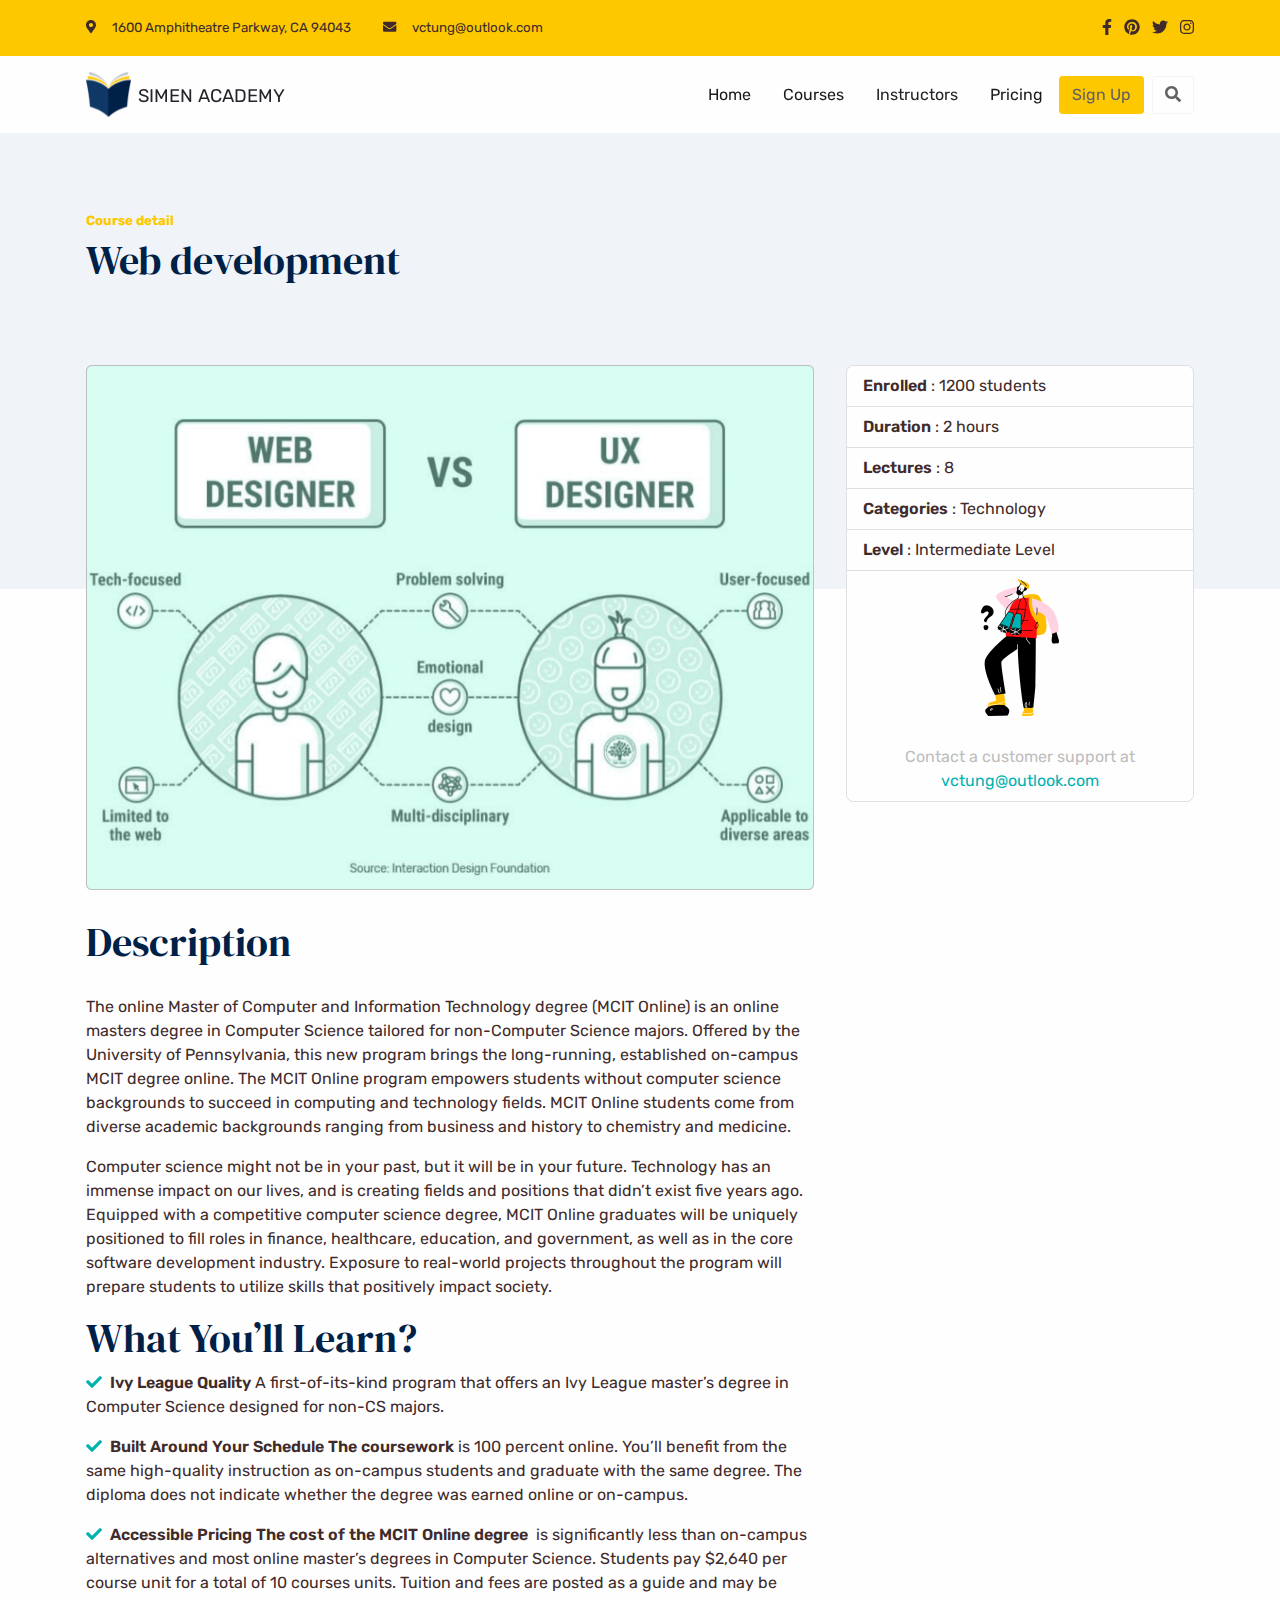
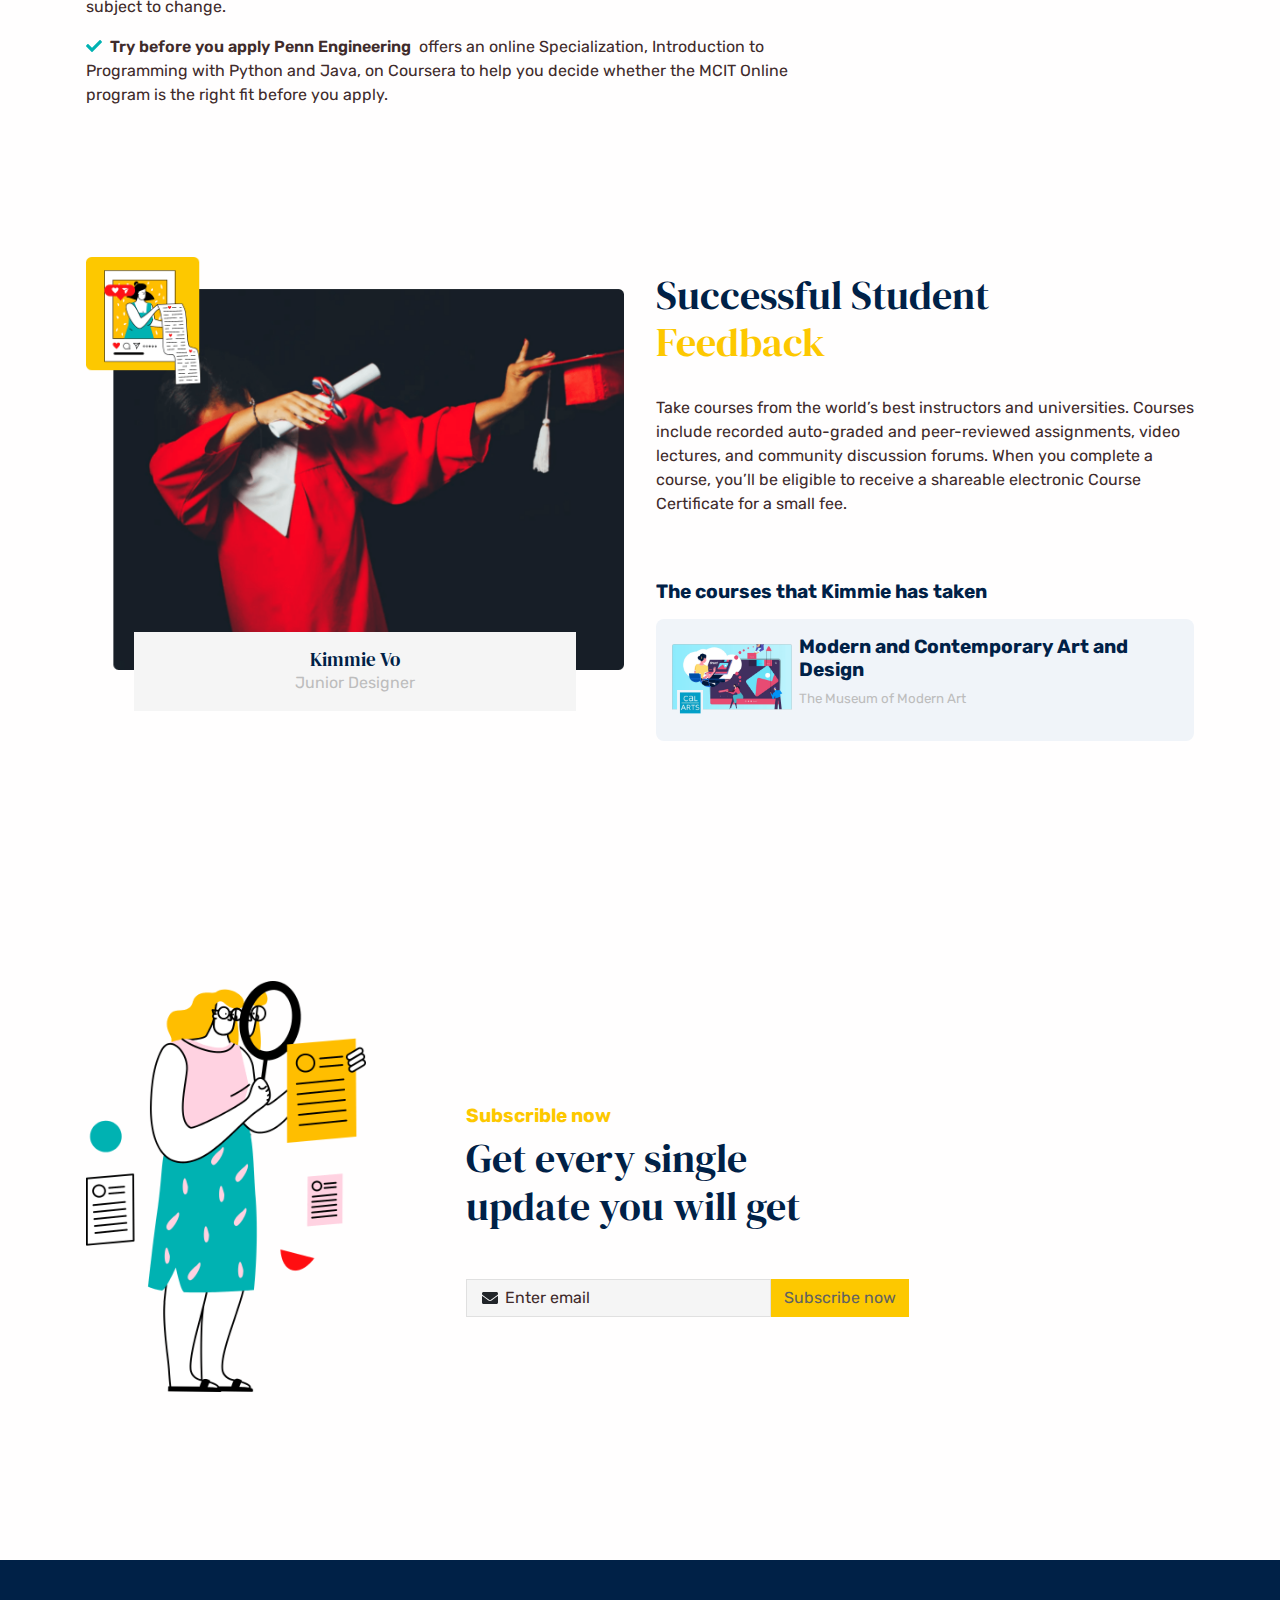
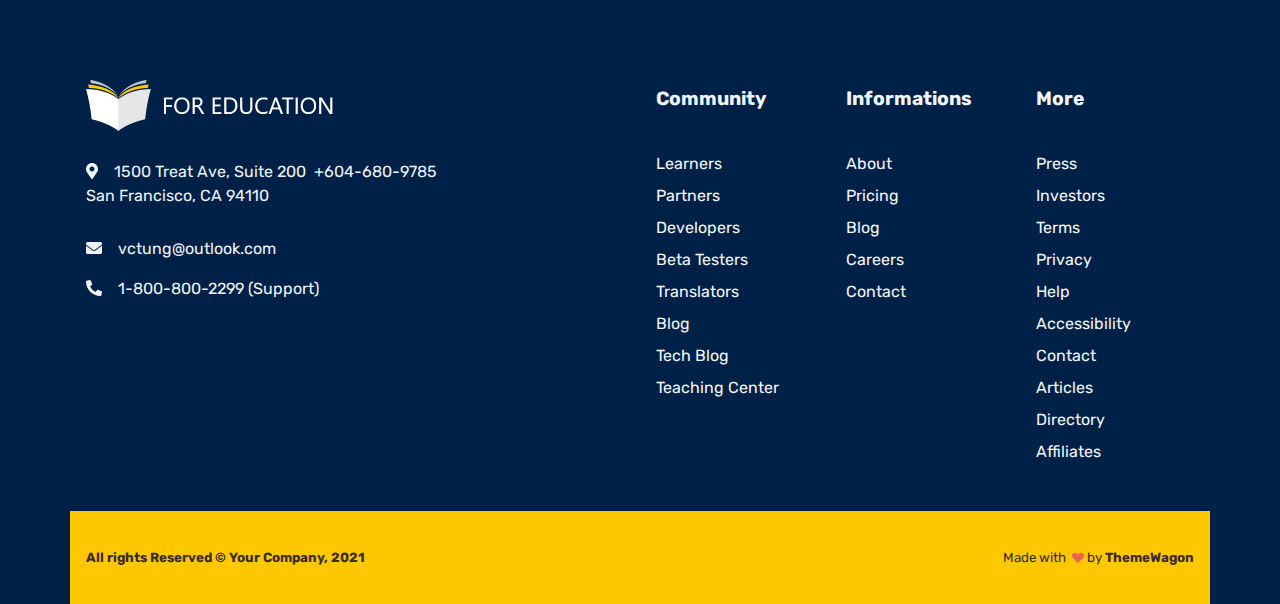
==== course-detail.html @ 667cafe3 "template refractoring" ====
<!DOCTYPE html>
<html lang="en-US" dir="ltr">

  <head>
    <meta charset="utf-8">
    <meta http-equiv="X-UA-Compatible" content="IE=edge">
    <meta name="viewport" content="width=device-width, initial-scale=1">


    <!-- ===============================================-->
    <!--    Document Title-->
    <!-- ===============================================-->
    <title> Simen Academy | Course Detail</title>


    <!-- ===============================================-->
    <!--    Favicons-->
    <!-- ===============================================-->
    <link rel="apple-touch-icon" sizes="180x180" href="assets/img/favicons/apple-touch-icon.png">
    <link rel="icon" type="image/png" sizes="32x32" href="assets/img/favicons/favicon-32x32.png">
    <link rel="icon" type="image/png" sizes="16x16" href="assets/img/favicons/favicon-16x16.png">
    <link rel="shortcut icon" type="image/x-icon" href="assets/img/favicons/favicon.ico">
    <link rel="manifest" href="assets/img/favicons/manifest.json">
    <meta name="msapplication-TileImage" content="assets/img/favicons/mstile-150x150.png">
    <meta name="theme-color" content="#ffffff">


    <!-- ===============================================-->
    <!--    Stylesheets-->
    <!-- ===============================================-->
    <link href="assets/css/theme.css" rel="stylesheet" />

  </head>


  <body>

    <!-- ===============================================-->
    <!--    Main Content-->
    <!-- ===============================================-->
    <main class="main" id="top">


      <!-- ============================================-->
      <!-- <section> begin ============================-->
      <section class="bg-primary py-2 d-none d-sm-block">

        <div class="container">
          <div class="row align-items-center">
            <div class="col-auto d-none d-lg-block">
              <p class="my-2 fs--1"><i class="fas fa-map-marker-alt me-3"></i><span>1600 Amphitheatre Parkway, CA 94043 </span></p>
            </div>
            <div class="col-auto ms-md-auto order-md-2 d-none d-sm-block">
              <ul class="list-unstyled list-inline my-2">
                <li class="list-inline-item"><a class="text-decoration-none" href="#!"><i class="fab fa-facebook-f text-900"></i></a></li>
                <li class="list-inline-item"><a class="text-decoration-none" href="#!"><i class="fab fa-pinterest text-900"></i></a></li>
                <li class="list-inline-item"><a class="text-decoration-none" href="#!"><i class="fab fa-twitter text-900"></i></a></li>
                <li class="list-inline-item"><a class="text-decoration-none" href="#!"><i class="fab fa-instagram text-900"> </i></a></li>
              </ul>
            </div>
            <div class="col-auto">
              <p class="my-2 fs--1"><i class="fas fa-envelope me-3"></i><a class="text-900" href="mailto:vctung@outlook.com">vctung@outlook.com </a></p>
            </div>
          </div>
        </div>
        <!-- end of .container-->

      </section>
      <!-- <section> close ============================-->
      <!-- ============================================-->


      <nav class="navbar navbar-expand-lg navbar-light sticky-top py-3 d-block" data-navbar-on-scroll="data-navbar-on-scroll">
        <div class="container">
          <a class="navbar-brand" href="index.html">
            <img src="assets/img/logo-2.png" height="45" alt="logo" /> 
            <span style="font-size: 1.15rem;">SIMEN ACADEMY</span> 
          </a>
          <button class="navbar-toggler" type="button" data-bs-toggle="collapse" data-bs-target="#navbarSupportedContent" aria-controls="navbarSupportedContent" aria-expanded="false" aria-label="Toggle navigation"><span class="navbar-toggler-icon"> </span></button>
          <div class="collapse navbar-collapse border-top border-lg-0 mt-4 mt-lg-0" id="navbarSupportedContent">
            <ul class="navbar-nav ms-auto pt-2 pt-lg-0 font-base">
              <li class="nav-item px-2"><a class="nav-link" aria-current="page" href="index.html">Home</a></li>
              <li class="nav-item px-2"><a class="nav-link" aria-current="page" href="courses-list.html">Courses</a></li>
              <li class="nav-item px-2"><a class="nav-link active" aria-current="page" href="instructors.html">Instructors</a></li>
              <li class="nav-item px-2"><a class="nav-link" aria-current="page" href="pricing.html">Pricing</a></li>
            </ul><a class="btn btn-primary order-1 order-lg-0" href="#!">Sign Up</a>
            <form class="d-flex my-3 d-block d-lg-none">
              <input class="form-control me-2" type="search" placeholder="Search" aria-label="Search" />
              <button class="btn btn-outline-primary" type="submit">Search</button>
            </form>
            <div class="dropdown d-none d-lg-block">
              <button class="btn btn-outline-light ms-2" id="dropdownMenuButton1" type="submit" data-bs-toggle="dropdown" aria-expanded="false"><i class="fas fa-search text-800"></i></button>
              <ul class="dropdown-menu dropdown-menu-lg-end" aria-labelledby="dropdownMenuButton1" style="top:55px">
                <form>
                  <input class="form-control" type="search" placeholder="Search" aria-label="Search" />
                </form>
              </ul>
            </div>
          </div>
        </div>
      </nav>


      <!-- ============================================-->
      <!-- <section> begin ============================-->
      <section class="pb-11 pt-7 bg-600">

        <div class="container">
          <div class="row">
            <div class="col-12">
              <h6 class="font-sans-serif text-primary fw-bold">Course detail</h6>
              <h1 class="mb-6">Web development</h1>
            </div>
          </div>
        </div>
        <!-- end of .container-->

      </section>
      <!-- <section> close ============================-->
      <!-- ============================================-->




      <!-- ============================================-->
      <!-- <section> begin ============================-->
      <section style="margin-top:-21.5rem">

        <div class="container">
          <div class="row">
            <div class="col-md-8"><img class="w-100" src="assets/img/gallery/ux-designer.png" alt="..." />
              <h1 class="my-4">Description</h1>
              <p>The online Master of Computer and Information Technology degree (MCIT Online) is an online masters degree in Computer Science tailored for non-Computer Science majors. Offered by the University of Pennsylvania, this new program brings the long-running, established on-campus MCIT degree online. The MCIT Online program empowers students without computer science backgrounds to succeed in computing and technology fields. MCIT Online students come from diverse academic backgrounds ranging from business and history to chemistry and medicine.</p>
              <p>Computer science might not be in your past, but it will be in your future. Technology has an immense impact on our lives, and is creating fields and positions that didn’t exist five years ago. Equipped with a competitive computer science degree, MCIT Online graduates will be uniquely positioned to fill roles in finance, healthcare, education, and government, as well as in the core software development industry. Exposure to real-world projects throughout the program will prepare students to utilize skills that positively impact society.</p>
              <h1>What You’ll Learn?</h1>
              <ul class="list-unstyled">
                <li class="mb-3"> <i class="fas fa-check text-info me-2"></i><strong>Ivy League Quality</strong>&nbsp;A first-of-its-kind program that offers an Ivy League master’s degree in Computer Science designed for non-CS majors.</li>
                <li class="mb-3"> <i class="fas fa-check text-info me-2"></i><strong>Built Around Your Schedule The coursework</strong>&nbsp;is 100 percent online. You’ll benefit from the same high-quality instruction as on-campus students and graduate with the same degree. The diploma does not indicate whether the degree was earned online or on-campus.</li>
                <li class="mb-3"> <i class="fas fa-check text-info me-2"></i><strong>Accessible Pricing The cost of the MCIT Online degree</strong>&nbsp; is significantly less than on-campus alternatives and most online master’s degrees in Computer Science. Students pay $2,640 per course unit for a total of 10 courses units. Tuition and fees are posted as a guide and may be subject to change.</li>
                <li class="mb-3"> <i class="fas fa-check text-info me-2"></i><strong>Try before you apply Penn Engineering</strong>&nbsp; offers an online Specialization, Introduction to Programming with Python and Java, on Coursera to help you decide whether the MCIT Online program is the right fit before you apply. </li>
              </ul>
            </div>
            <div class="col-md-4">
              <div class="card">
                <ul class="list-group list-group-flush">
                  <li class="list-group-item"><strong>Enrolled </strong>: 1200 students</li>
                  <li class="list-group-item"><strong>Duration </strong>: 2 hours</li>
                  <li class="list-group-item"><strong>Lectures </strong>: 8</li>
                  <li class="list-group-item"><strong>Categories </strong>: Technology</li>
                  <li class="list-group-item"><strong>Level </strong>: Intermediate Level</li>
                  <li class="list-group-item text-center"><img src="assets/img/gallery/searching.png" width="78" alt="..." />
                    <p class="text-muted mb-0 mt-4">Contact a customer support at</p><a class="text-info" href="mailto:vctung@outlook.com">vctung@outlook.com</a>
                  </li>
                </ul>
              </div>
            </div>
          </div>
        </div>
        <!-- end of .container-->

      </section>
      <!-- <section> close ============================-->
      <!-- ============================================-->




      <!-- ============================================-->
      <!-- <section> begin ============================-->
      <section class="pt-0">

        <div class="container">
          <div class="row h-100 align-items-center">
            <div class="col-md-12 col-lg-6 h-100">
              <div class="card card-span text-white h-100"><img class="w-100" src="assets/img/gallery/student-feedback.png" alt="..." />
                <div class="card-body px-xl-5 px-md-3 pt-0">
                  <div class="d-flex flex-column align-items-center bg-200" style="margin-top:-2.4rem;">
                    <h5 class="mt-3 mb-0">Kimmie Vo</h5>
                    <p class="text-muted">Junior Designer</p>
                  </div>
                </div>
              </div>
            </div>
            <div class="col-md-12 col-lg-6 h-100">
              <h1 class="my-4">Successful Student<br /><span class="text-primary">Feedback</span></h1>
              <p>Take courses from the world’s best instructors and universities. Courses include recorded auto-graded and peer-reviewed assignments, video lectures, and community discussion forums. When you complete a course, you’ll be eligible to receive a shareable electronic Course Certificate for a small fee.</p>
              <div class="mt-6">
                <h5 class="font-sans-serif fw-bold mb-3">The courses that Kimmie has taken</h5>
                <div class="card card-span bg-600">
                  <div class="card-body">
                    <div class="row flex-center gx-0">
                      <div class="col-lg-4 col-xl-3 text-center text-xl-start"><img src="assets/img/gallery/art-design.png" width="120" alt="courses" /></div>
                      <div class="col-lg-8 col-xl-9">
                        <h5 class="font-sans-serif fw-bold">Modern and Contemporary Art and Design</h5>
                        <p class="text-muted fs--1">The Museum of Modern Art</p>
                      </div>
                    </div>
                  </div>
                </div>
              </div>
            </div>
          </div>
        </div>
        <!-- end of .container-->

      </section>
      <!-- <section> close ============================-->
      <!-- ============================================-->




      <!-- ============================================-->
      <!-- <section> begin ============================-->
      <section>

        <div class="container">
          <div class="row align-items-center">
            <div class="col-md-6 col-lg-4 mb-5"><img src="assets/img/gallery/cta.png" width="280" alt="cta" /></div>
            <div class="col-md-6 col-lg-5">
              <h5 class="text-primary font-sans-serif fw-bold">Subscrible now</h5>
              <h1 class="mb-5">Get every single<br />update you will get</h1>
              <form class="row g-0 align-items-center">
                <div class="col">
                  <div class="input-group-icon">
                    <input class="form-control form-little-squirrel-control" type="email" placeholder="Enter email " aria-label="email" /><i class="fas fa-envelope input-box-icon"></i>
                  </div>
                </div>
                <div class="col-auto">
                  <button class="btn btn-primary rounded-0" type="submit">Subscribe now</button>
                </div>
              </form>
            </div>
          </div>
        </div>
        <!-- end of .container-->

      </section>
      <!-- <section> close ============================-->
      <!-- ============================================-->




      <!-- ============================================-->
      <!-- <section> begin ============================-->
      <section class="bg-secondary">

        <div class="container">
          <div class="row">
            <div class="col-12 col-sm-12 col-lg-6 mb-4 order-0 order-sm-0"><a class="text-decoration-none" href="#"><img src="assets/img/gallery/footer-logo.png" height="51" alt="" /></a>
              <p class="text-light my-4"> <i class="fas fa-map-marker-alt me-3"></i><span class="text-light">1500 Treat Ave, Suite 200  &nbsp;</span><a class="text-light" href="tel:+604-680-9785">+604-680-9785</a><br />San Francisco, CA 94110</p>
              <p class="text-light"> <i class="fas fa-envelope me-3"> </i><a class="text-light" href="mailto:vctung@outlook.com">vctung@outlook.com </a></p>
              <p class="text-light"> <i class="fas fa-phone-alt me-3"></i><a class="text-light" href="tel:1-800-800-2299">1-800-800-2299 (Support)</a></p>
            </div>
            <div class="col-6 col-sm-4 col-lg-2 mb-3 order-2 order-sm-1">
              <h5 class="lh-lg fw-bold mb-4 text-light font-sans-serif">Community </h5>
              <ul class="list-unstyled mb-md-4 mb-lg-0">
                <li class="lh-lg"><a class="text-200" href="#!">Learners</a></li>
                <li class="lh-lg"><a class="text-200" href="#!">Partners</a></li>
                <li class="lh-lg"><a class="text-200" href="#!">Developers</a></li>
                <li class="lh-lg"><a class="text-200" href="#!">Beta Testers</a></li>
                <li class="lh-lg"><a class="text-200" href="#!">Translators</a></li>
                <li class="lh-lg"><a class="text-200" href="#!">Blog</a></li>
                <li class="lh-lg"><a class="text-200" href="#!">Tech Blog</a></li>
                <li class="lh-lg"><a class="text-200" href="#!">Teaching Center</a></li>
              </ul>
            </div>
            <div class="col-6 col-sm-4 col-lg-2 mb-3 order-3 order-sm-2">
              <h5 class="lh-lg fw-bold text-light mb-4 font-sans-serif">Informations</h5>
              <ul class="list-unstyled mb-md-4 mb-lg-0">
                <li class="lh-lg"><a class="text-200" href="#!">About</a></li>
                <li class="lh-lg"><a class="text-200" href="#!">Pricing</a></li>
                <li class="lh-lg"><a class="text-200" href="#!">Blog</a></li>
                <li class="lh-lg"><a class="text-200" href="#!">Careers</a></li>
                <li class="lh-lg"><a class="text-200" href="#!">Contact</a></li>
              </ul>
            </div>
            <div class="col-6 col-sm-4 col-lg-2 mb-3 order-3 order-sm-2">
              <h5 class="lh-lg fw-bold text-light mb-4 font-sans-serif"> More</h5>
              <ul class="list-unstyled mb-md-4 mb-lg-0">
                <li class="lh-lg"><a class="text-200" href="#!">Press</a></li>
                <li class="lh-lg"><a class="text-200" href="#!">Investors</a></li>
                <li class="lh-lg"><a class="text-200" href="#!">Terms</a></li>
                <li class="lh-lg"><a class="text-200" href="#!">Privacy</a></li>
                <li class="lh-lg"><a class="text-200" href="#!">Help</a></li>
                <li class="lh-lg"><a class="text-200" href="#!">Accessibility</a></li>
                <li class="lh-lg"><a class="text-200" href="#!">Contact</a></li>
                <li class="lh-lg"><a class="text-200" href="#!">Articles</a></li>
                <li class="lh-lg"><a class="text-200" href="#!">Directory</a></li>
                <li class="lh-lg"><a class="text-200" href="#!">Affiliates</a></li>
              </ul>
            </div>
          </div>
        </div>
        <!-- end of .container-->

      </section>
      <!-- <section> close ============================-->
      <!-- ============================================-->


      <section class="py-0" style="margin-top: -5.8rem;">
        <div class="container bg-primary">
          <div class="row justify-content-md-between justify-content-evenly py-4">
            <div class="col-12 col-sm-8 col-md-6 col-lg-auto text-center text-md-start">
              <p class="fs--1 my-2 fw-bold">All rights Reserved &copy; Your Company, 2021</p>
            </div>
            <div class="col-12 col-sm-8 col-md-6">
              <p class="fs--1 my-2 text-center text-md-end"> Made with&nbsp;
                <svg class="bi bi-suit-heart-fill" xmlns="http://www.w3.org/2000/svg" width="12" height="12" fill="#EB6453" viewBox="0 0 16 16">
                  <path d="M4 1c2.21 0 4 1.755 4 3.92C8 2.755 9.79 1 12 1s4 1.755 4 3.92c0 3.263-3.234 4.414-7.608 9.608a.513.513 0 0 1-.784 0C3.234 9.334 0 8.183 0 4.92 0 2.755 1.79 1 4 1z"></path>
                </svg>&nbsp;by&nbsp;<a class="fw-bold text-900" href="https://themewagon.com/" target="_blank">ThemeWagon </a>
              </p>
            </div>
          </div>
        </div>
      </section>
    </main>
    <!-- ===============================================-->
    <!--    End of Main Content-->
    <!-- ===============================================-->




    <!-- ===============================================-->
    <!--    JavaScripts-->
    <!-- ===============================================-->
    <script src="vendors/@popperjs/popper.min.js"></script>
    <script src="vendors/bootstrap/bootstrap.min.js"></script>
    <script src="vendors/is/is.min.js"></script>
    <script src="https://polyfill.io/v3/polyfill.min.js?features=window.scroll"></script>
    <script src="vendors/fontawesome/all.min.js"></script>
    <script src="assets/js/theme.js"></script>

    <link href="https://fonts.googleapis.com/css2?family=DM+Serif+Display&amp;family=Rubik:wght@300;400;500;600;700;800&amp;display=swap" rel="stylesheet">
  </body>

</html>
---- assets/css/theme.css ----
/* -------------------------------------------------------------------------- */
/*                                 Theme                                      */
/* -------------------------------------------------------------------------- */
/* prettier-ignore */
/* -------------------------------------------------------------------------- */
/*                                  Utilities                                 */
/* -------------------------------------------------------------------------- */
/*-----------------------------------------------
|   Bootstrap Styles
-----------------------------------------------*/
/*!
 * Bootstrap v5.0.0-alpha1 (https://getbootstrap.com/)
 * Copyright 2011-2020 The Bootstrap Authors
 * Copyright 2011-2020 Twitter, Inc.
 * Licensed under MIT (https://github.com/twbs/bootstrap/blob/main/LICENSE)
 */
:root {
  --bs-blue: #002147;
  --bs-indigo: #6237FF;
  --bs-purple: #A1B0FC;
  --bs-pink: #D42DA3;
  --bs-red: #EE4D47;
  --bs-orange: #F17228;
  --bs-yellow: #FDC800;
  --bs-green: #79B93C;
  --bs-teal: #53F283;
  --bs-cyan: #00B2B2;
  --bs-white: #FFFEFE;
  --bs-gray: #F0F4F9;
  --bs-gray-dark: #616161;
  --bs-primary: #FDC800;
  --bs-secondary: #002147;
  --bs-success: #79B93C;
  --bs-info: #00B2B2;
  --bs-warning: #FDC800;
  --bs-danger: #EE4D47;
  --bs-light: #F0F4F9;
  --bs-dark: #23242A;
  --bs-font-sans-serif: "Rubik", "Open Sans", -apple-system, BlinkMacSystemFont, "Segoe UI", "Helvetica Neue", Arial, sans-serif, "Apple Color Emoji", "Segoe UI Emoji", "Segoe UI Symbol";
  --bs-font-monospace: "SFMono-Regular", Menlo, Monaco, Consolas, "Liberation Mono", "Courier New", monospace;
  --bs-gradient: linear-gradient(180deg, rgba(255, 254, 254, 0.15), rgba(255, 254, 254, 0));
}

*,
*::before,
*::after {
  -webkit-box-sizing: border-box;
  box-sizing: border-box;
}

@media (prefers-reduced-motion: no-preference) {
  :root {
    scroll-behavior: smooth;
  }
}

body {
  margin: 0;
  font-family: "Rubik", -apple-system, BlinkMacSystemFont, "Segoe UI", "Helvetica Neue", Arial, sans-serif, "Apple Color Emoji", "Segoe UI Emoji", "Segoe UI Symbol";
  font-size: 1rem;
  font-weight: 400;
  line-height: 1.5;
  color: #402B2B;
  background-color: #FFFEFE;
  -webkit-text-size-adjust: 100%;
  -webkit-tap-highlight-color: rgba(0, 0, 0, 0);
}

hr {
  margin: 1rem 0;
  color: #EEEEEE;
  background-color: currentColor;
  border: 0;
  opacity: 1;
}

hr:not([size]) {
  height: 1px;
}

h1, .h1, h2, .h2, h3, .h3, h4, .h4, h5, .h5, h6, .h6 {
  margin-top: 0;
  margin-bottom: 0.5rem;
  font-family: "DM Serif Display", cursive;
  font-weight: 300;
  line-height: 1.2;
  color: #002147;
}

h1, .h1 {
  font-size: calc(1.37383rem + 1.48598vw);
}

@media (min-width: 1200px) {
  h1, .h1 {
    font-size: 2.48832rem;
  }
}

h2, .h2 {
  font-size: calc(1.33236rem + 0.98832vw);
}

@media (min-width: 1200px) {
  h2, .h2 {
    font-size: 2.0736rem;
  }
}

h3, .h3 {
  font-size: calc(1.2978rem + 0.5736vw);
}

@media (min-width: 1200px) {
  h3, .h3 {
    font-size: 1.728rem;
  }
}

h4, .h4 {
  font-size: calc(1.269rem + 0.228vw);
}

@media (min-width: 1200px) {
  h4, .h4 {
    font-size: 1.44rem;
  }
}

h5, .h5 {
  font-size: 1.2rem;
}

h6, .h6 {
  font-size: 0.83333rem;
}

p {
  margin-top: 0;
  margin-bottom: 1rem;
}

abbr[title],
abbr[data-bs-original-title] {
  -webkit-text-decoration: underline dotted;
  text-decoration: underline dotted;
  cursor: help;
  -webkit-text-decoration-skip-ink: none;
  text-decoration-skip-ink: none;
}

address {
  margin-bottom: 1rem;
  font-style: normal;
  line-height: inherit;
}

ol,
ul {
  padding-left: 2rem;
}

ol,
ul,
dl {
  margin-top: 0;
  margin-bottom: 1rem;
}

ol ol,
ul ul,
ol ul,
ul ol {
  margin-bottom: 0;
}

dt {
  font-weight: 700;
}

dd {
  margin-bottom: .5rem;
  margin-left: 0;
}

blockquote {
  margin: 0 0 1rem;
}

b,
strong {
  font-weight: 800;
}

small, .small {
  font-size: 75%;
}

mark, .mark {
  padding: 0.2em;
  background-color: #fcf8e3;
}

sub,
sup {
  position: relative;
  font-size: 0.75em;
  line-height: 0;
  vertical-align: baseline;
}

sub {
  bottom: -.25em;
}

sup {
  top: -.5em;
}

a {
  color: #BDBDBD;
  text-decoration: none;
}

a:hover {
  color: #FDC800;
  text-decoration: underline;
}

a:not([href]):not([class]), a:not([href]):not([class]):hover {
  color: inherit;
  text-decoration: none;
}

pre,
code,
kbd,
samp {
  font-family: var(--bs-font-monospace);
  font-size: 1em;
  direction: ltr /* rtl:ignore */;
  unicode-bidi: bidi-override;
}

pre {
  display: block;
  margin-top: 0;
  margin-bottom: 1rem;
  overflow: auto;
  font-size: 75%;
}

pre code {
  font-size: inherit;
  color: inherit;
  word-break: normal;
}

code {
  font-size: 75%;
  color: #D42DA3;
  word-wrap: break-word;
}

a > code {
  color: inherit;
}

kbd {
  padding: 0.2rem 0.4rem;
  font-size: 75%;
  color: #FFFEFE;
  background-color: #402B2B;
  border-radius: 0.25rem;
}

kbd kbd {
  padding: 0;
  font-size: 1em;
  font-weight: 700;
}

figure {
  margin: 0 0 1rem;
}

img,
svg {
  vertical-align: middle;
}

table {
  caption-side: bottom;
  border-collapse: collapse;
}

caption {
  padding-top: 0.5rem;
  padding-bottom: 0.5rem;
  color: #BDBDBD;
  text-align: left;
}

th {
  text-align: inherit;
  text-align: -webkit-match-parent;
}

thead,
tbody,
tfoot,
tr,
td,
th {
  border-color: inherit;
  border-style: solid;
  border-width: 0;
}

label {
  display: inline-block;
}

button {
  border-radius: 0;
}

button:focus:not(:focus-visible) {
  outline: 0;
}

input,
button,
select,
optgroup,
textarea {
  margin: 0;
  font-family: inherit;
  font-size: inherit;
  line-height: inherit;
}

button,
select {
  text-transform: none;
}

[role="button"] {
  cursor: pointer;
}

select {
  word-wrap: normal;
}

select:disabled {
  opacity: 1;
}

[list]::-webkit-calendar-picker-indicator {
  display: none;
}

button,
[type="button"],
[type="reset"],
[type="submit"] {
  -webkit-appearance: button;
}

button:not(:disabled),
[type="button"]:not(:disabled),
[type="reset"]:not(:disabled),
[type="submit"]:not(:disabled) {
  cursor: pointer;
}

::-moz-focus-inner {
  padding: 0;
  border-style: none;
}

textarea {
  resize: vertical;
}

fieldset {
  min-width: 0;
  padding: 0;
  margin: 0;
  border: 0;
}

legend {
  float: left;
  width: 100%;
  padding: 0;
  margin-bottom: 0.5rem;
  font-size: calc(1.275rem + 0.3vw);
  line-height: inherit;
}

@media (min-width: 1200px) {
  legend {
    font-size: 1.5rem;
  }
}

legend + * {
  clear: left;
}

::-webkit-datetime-edit-fields-wrapper,
::-webkit-datetime-edit-text,
::-webkit-datetime-edit-minute,
::-webkit-datetime-edit-hour-field,
::-webkit-datetime-edit-day-field,
::-webkit-datetime-edit-month-field,
::-webkit-datetime-edit-year-field {
  padding: 0;
}

::-webkit-inner-spin-button {
  height: auto;
}

[type="search"] {
  outline-offset: -2px;
  -webkit-appearance: textfield;
}

/* rtl:raw:
[type="tel"],
[type="url"],
[type="email"],
[type="number"] {
  direction: ltr;
}
*/
::-webkit-search-decoration {
  -webkit-appearance: none;
}

::-webkit-color-swatch-wrapper {
  padding: 0;
}

::file-selector-button {
  font: inherit;
}

::-webkit-file-upload-button {
  font: inherit;
  -webkit-appearance: button;
}

output {
  display: inline-block;
}

iframe {
  border: 0;
}

summary {
  display: list-item;
  cursor: pointer;
}

progress {
  vertical-align: baseline;
}

[hidden] {
  display: none !important;
}

.lead {
  font-size: 1.2rem;
  font-weight: 400;
}

.display-1 {
  font-size: calc(1.55498rem + 3.65978vw);
  font-weight: 900;
  line-height: 1;
}

@media (min-width: 1200px) {
  .display-1 {
    font-size: 4.29982rem;
  }
}

.display-2 {
  font-size: calc(1.48332rem + 2.79982vw);
  font-weight: 900;
  line-height: 1;
}

@media (min-width: 1200px) {
  .display-2 {
    font-size: 3.58318rem;
  }
}

.display-3 {
  font-size: calc(1.4236rem + 2.08318vw);
  font-weight: 900;
  line-height: 1;
}

@media (min-width: 1200px) {
  .display-3 {
    font-size: 2.98598rem;
  }
}

.display-4 {
  font-size: calc(1.37383rem + 1.48598vw);
  font-weight: 900;
  line-height: 1;
}

@media (min-width: 1200px) {
  .display-4 {
    font-size: 2.48832rem;
  }
}

.display-5 {
  font-size: calc(1.33236rem + 0.98832vw);
  font-weight: 900;
  line-height: 1;
}

@media (min-width: 1200px) {
  .display-5 {
    font-size: 2.0736rem;
  }
}

.display-6 {
  font-size: calc(1.2978rem + 0.5736vw);
  font-weight: 900;
  line-height: 1;
}

@media (min-width: 1200px) {
  .display-6 {
    font-size: 1.728rem;
  }
}

.list-unstyled {
  padding-left: 0;
  list-style: none;
}

.list-inline {
  padding-left: 0;
  list-style: none;
}

.list-inline-item {
  display: inline-block;
}

.list-inline-item:not(:last-child) {
  margin-right: 0.5rem;
}

.initialism {
  font-size: 75%;
  text-transform: uppercase;
}

.blockquote {
  margin-bottom: 1rem;
  font-size: 1.2rem;
}

.blockquote > :last-child {
  margin-bottom: 0;
}

.blockquote-footer {
  margin-top: -1rem;
  margin-bottom: 1rem;
  font-size: 75%;
  color: #F0F4F9;
}

.blockquote-footer::before {
  content: "\2014\00A0";
}

.img-fluid {
  max-width: 100%;
  height: auto;
}

.img-thumbnail {
  padding: 0.25rem;
  background-color: #FFFEFE;
  border: 1px solid #EEEEEE;
  border-radius: 0.5rem;
  max-width: 100%;
  height: auto;
}

.figure {
  display: inline-block;
}

.figure-img {
  margin-bottom: 0.5rem;
  line-height: 1;
}

.figure-caption {
  font-size: 75%;
  color: #F0F4F9;
}

.container,
.container-fluid,
.container-sm,
.container-md,
.container-lg,
.container-xl,
.container-xxl {
  width: 100%;
  padding-right: var(--bs-gutter-x, 1rem);
  padding-left: var(--bs-gutter-x, 1rem);
  margin-right: auto;
  margin-left: auto;
}

@media (min-width: 576px) {
  .container, .container-sm {
    max-width: 540px;
  }
}

@media (min-width: 768px) {
  .container, .container-sm, .container-md {
    max-width: 720px;
  }
}

@media (min-width: 992px) {
  .container, .container-sm, .container-md, .container-lg {
    max-width: 960px;
  }
}

@media (min-width: 1200px) {
  .container, .container-sm, .container-md, .container-lg, .container-xl {
    max-width: 1140px;
  }
}

@media (min-width: 1540px) {
  .container, .container-sm, .container-md, .container-lg, .container-xl, .container-xxl {
    max-width: 1480px;
  }
}

.row {
  --bs-gutter-x: 2rem;
  --bs-gutter-y: 0;
  display: -webkit-box;
  display: -ms-flexbox;
  display: flex;
  -ms-flex-wrap: wrap;
  flex-wrap: wrap;
  margin-top: calc(var(--bs-gutter-y) * -1);
  margin-right: calc(var(--bs-gutter-x) / -2);
  margin-left: calc(var(--bs-gutter-x) / -2);
}

.row > * {
  -ms-flex-negative: 0;
  flex-shrink: 0;
  width: 100%;
  max-width: 100%;
  padding-right: calc(var(--bs-gutter-x) / 2);
  padding-left: calc(var(--bs-gutter-x) / 2);
  margin-top: var(--bs-gutter-y);
}

.col {
  -webkit-box-flex: 1;
  -ms-flex: 1 0 0%;
  flex: 1 0 0%;
}

.row-cols-auto > * {
  -webkit-box-flex: 0;
  -ms-flex: 0 0 auto;
  flex: 0 0 auto;
  width: auto;
}

.row-cols-1 > * {
  -webkit-box-flex: 0;
  -ms-flex: 0 0 auto;
  flex: 0 0 auto;
  width: 100%;
}

.row-cols-2 > * {
  -webkit-box-flex: 0;
  -ms-flex: 0 0 auto;
  flex: 0 0 auto;
  width: 50%;
}

.row-cols-3 > * {
  -webkit-box-flex: 0;
  -ms-flex: 0 0 auto;
  flex: 0 0 auto;
  width: 33.33333%;
}

.row-cols-4 > * {
  -webkit-box-flex: 0;
  -ms-flex: 0 0 auto;
  flex: 0 0 auto;
  width: 25%;
}

.row-cols-5 > * {
  -webkit-box-flex: 0;
  -ms-flex: 0 0 auto;
  flex: 0 0 auto;
  width: 20%;
}

.row-cols-6 > * {
  -webkit-box-flex: 0;
  -ms-flex: 0 0 auto;
  flex: 0 0 auto;
  width: 16.66667%;
}

.col-auto {
  -webkit-box-flex: 0;
  -ms-flex: 0 0 auto;
  flex: 0 0 auto;
  width: auto;
}

.col-1 {
  -webkit-box-flex: 0;
  -ms-flex: 0 0 auto;
  flex: 0 0 auto;
  width: 8.33333%;
}

.col-2 {
  -webkit-box-flex: 0;
  -ms-flex: 0 0 auto;
  flex: 0 0 auto;
  width: 16.66667%;
}

.col-3 {
  -webkit-box-flex: 0;
  -ms-flex: 0 0 auto;
  flex: 0 0 auto;
  width: 25%;
}

.col-4 {
  -webkit-box-flex: 0;
  -ms-flex: 0 0 auto;
  flex: 0 0 auto;
  width: 33.33333%;
}

.col-5 {
  -webkit-box-flex: 0;
  -ms-flex: 0 0 auto;
  flex: 0 0 auto;
  width: 41.66667%;
}

.col-6 {
  -webkit-box-flex: 0;
  -ms-flex: 0 0 auto;
  flex: 0 0 auto;
  width: 50%;
}

.col-7 {
  -webkit-box-flex: 0;
  -ms-flex: 0 0 auto;
  flex: 0 0 auto;
  width: 58.33333%;
}

.col-8 {
  -webkit-box-flex: 0;
  -ms-flex: 0 0 auto;
  flex: 0 0 auto;
  width: 66.66667%;
}

.col-9 {
  -webkit-box-flex: 0;
  -ms-flex: 0 0 auto;
  flex: 0 0 auto;
  width: 75%;
}

.col-10 {
  -webkit-box-flex: 0;
  -ms-flex: 0 0 auto;
  flex: 0 0 auto;
  width: 83.33333%;
}

.col-11 {
  -webkit-box-flex: 0;
  -ms-flex: 0 0 auto;
  flex: 0 0 auto;
  width: 91.66667%;
}

.col-12 {
  -webkit-box-flex: 0;
  -ms-flex: 0 0 auto;
  flex: 0 0 auto;
  width: 100%;
}

.offset-1 {
  margin-left: 8.33333%;
}

.offset-2 {
  margin-left: 16.66667%;
}

.offset-3 {
  margin-left: 25%;
}

.offset-4 {
  margin-left: 33.33333%;
}

.offset-5 {
  margin-left: 41.66667%;
}

.offset-6 {
  margin-left: 50%;
}

.offset-7 {
  margin-left: 58.33333%;
}

.offset-8 {
  margin-left: 66.66667%;
}

.offset-9 {
  margin-left: 75%;
}

.offset-10 {
  margin-left: 83.33333%;
}

.offset-11 {
  margin-left: 91.66667%;
}

.g-0,
.gx-0 {
  --bs-gutter-x: 0;
}

.g-0,
.gy-0 {
  --bs-gutter-y: 0;
}

.g-1,
.gx-1 {
  --bs-gutter-x: 0.25rem;
}

.g-1,
.gy-1 {
  --bs-gutter-y: 0.25rem;
}

.g-2,
.gx-2 {
  --bs-gutter-x: 0.5rem;
}

.g-2,
.gy-2 {
  --bs-gutter-y: 0.5rem;
}

.g-3,
.gx-3 {
  --bs-gutter-x: 1rem;
}

.g-3,
.gy-3 {
  --bs-gutter-y: 1rem;
}

.g-4,
.gx-4 {
  --bs-gutter-x: 1.8rem;
}

.g-4,
.gy-4 {
  --bs-gutter-y: 1.8rem;
}

.g-5,
.gx-5 {
  --bs-gutter-x: 3rem;
}

.g-5,
.gy-5 {
  --bs-gutter-y: 3rem;
}

.g-6,
.gx-6 {
  --bs-gutter-x: 4rem;
}

.g-6,
.gy-6 {
  --bs-gutter-y: 4rem;
}

.g-7,
.gx-7 {
  --bs-gutter-x: 5rem;
}

.g-7,
.gy-7 {
  --bs-gutter-y: 5rem;
}

.g-8,
.gx-8 {
  --bs-gutter-x: 7.5rem;
}

.g-8,
.gy-8 {
  --bs-gutter-y: 7.5rem;
}

.g-9,
.gx-9 {
  --bs-gutter-x: 10rem;
}

.g-9,
.gy-9 {
  --bs-gutter-y: 10rem;
}

.g-10,
.gx-10 {
  --bs-gutter-x: 12.5rem;
}

.g-10,
.gy-10 {
  --bs-gutter-y: 12.5rem;
}

.g-11,
.gx-11 {
  --bs-gutter-x: 15rem;
}

.g-11,
.gy-11 {
  --bs-gutter-y: 15rem;
}

@media (min-width: 576px) {
  .col-sm {
    -webkit-box-flex: 1;
    -ms-flex: 1 0 0%;
    flex: 1 0 0%;
  }
  .row-cols-sm-auto > * {
    -webkit-box-flex: 0;
    -ms-flex: 0 0 auto;
    flex: 0 0 auto;
    width: auto;
  }
  .row-cols-sm-1 > * {
    -webkit-box-flex: 0;
    -ms-flex: 0 0 auto;
    flex: 0 0 auto;
    width: 100%;
  }
  .row-cols-sm-2 > * {
    -webkit-box-flex: 0;
    -ms-flex: 0 0 auto;
    flex: 0 0 auto;
    width: 50%;
  }
  .row-cols-sm-3 > * {
    -webkit-box-flex: 0;
    -ms-flex: 0 0 auto;
    flex: 0 0 auto;
    width: 33.33333%;
  }
  .row-cols-sm-4 > * {
    -webkit-box-flex: 0;
    -ms-flex: 0 0 auto;
    flex: 0 0 auto;
    width: 25%;
  }
  .row-cols-sm-5 > * {
    -webkit-box-flex: 0;
    -ms-flex: 0 0 auto;
    flex: 0 0 auto;
    width: 20%;
  }
  .row-cols-sm-6 > * {
    -webkit-box-flex: 0;
    -ms-flex: 0 0 auto;
    flex: 0 0 auto;
    width: 16.66667%;
  }
  .col-sm-auto {
    -webkit-box-flex: 0;
    -ms-flex: 0 0 auto;
    flex: 0 0 auto;
    width: auto;
  }
  .col-sm-1 {
    -webkit-box-flex: 0;
    -ms-flex: 0 0 auto;
    flex: 0 0 auto;
    width: 8.33333%;
  }
  .col-sm-2 {
    -webkit-box-flex: 0;
    -ms-flex: 0 0 auto;
    flex: 0 0 auto;
    width: 16.66667%;
  }
  .col-sm-3 {
    -webkit-box-flex: 0;
    -ms-flex: 0 0 auto;
    flex: 0 0 auto;
    width: 25%;
  }
  .col-sm-4 {
    -webkit-box-flex: 0;
    -ms-flex: 0 0 auto;
    flex: 0 0 auto;
    width: 33.33333%;
  }
  .col-sm-5 {
    -webkit-box-flex: 0;
    -ms-flex: 0 0 auto;
    flex: 0 0 auto;
    width: 41.66667%;
  }
  .col-sm-6 {
    -webkit-box-flex: 0;
    -ms-flex: 0 0 auto;
    flex: 0 0 auto;
    width: 50%;
  }
  .col-sm-7 {
    -webkit-box-flex: 0;
    -ms-flex: 0 0 auto;
    flex: 0 0 auto;
    width: 58.33333%;
  }
  .col-sm-8 {
    -webkit-box-flex: 0;
    -ms-flex: 0 0 auto;
    flex: 0 0 auto;
    width: 66.66667%;
  }
  .col-sm-9 {
    -webkit-box-flex: 0;
    -ms-flex: 0 0 auto;
    flex: 0 0 auto;
    width: 75%;
  }
  .col-sm-10 {
    -webkit-box-flex: 0;
    -ms-flex: 0 0 auto;
    flex: 0 0 auto;
    width: 83.33333%;
  }
  .col-sm-11 {
    -webkit-box-flex: 0;
    -ms-flex: 0 0 auto;
    flex: 0 0 auto;
    width: 91.66667%;
  }
  .col-sm-12 {
    -webkit-box-flex: 0;
    -ms-flex: 0 0 auto;
    flex: 0 0 auto;
    width: 100%;
  }
  .offset-sm-0 {
    margin-left: 0;
  }
  .offset-sm-1 {
    margin-left: 8.33333%;
  }
  .offset-sm-2 {
    margin-left: 16.66667%;
  }
  .offset-sm-3 {
    margin-left: 25%;
  }
  .offset-sm-4 {
    margin-left: 33.33333%;
  }
  .offset-sm-5 {
    margin-left: 41.66667%;
  }
  .offset-sm-6 {
    margin-left: 50%;
  }
  .offset-sm-7 {
    margin-left: 58.33333%;
  }
  .offset-sm-8 {
    margin-left: 66.66667%;
  }
  .offset-sm-9 {
    margin-left: 75%;
  }
  .offset-sm-10 {
    margin-left: 83.33333%;
  }
  .offset-sm-11 {
    margin-left: 91.66667%;
  }
  .g-sm-0,
  .gx-sm-0 {
    --bs-gutter-x: 0;
  }
  .g-sm-0,
  .gy-sm-0 {
    --bs-gutter-y: 0;
  }
  .g-sm-1,
  .gx-sm-1 {
    --bs-gutter-x: 0.25rem;
  }
  .g-sm-1,
  .gy-sm-1 {
    --bs-gutter-y: 0.25rem;
  }
  .g-sm-2,
  .gx-sm-2 {
    --bs-gutter-x: 0.5rem;
  }
  .g-sm-2,
  .gy-sm-2 {
    --bs-gutter-y: 0.5rem;
  }
  .g-sm-3,
  .gx-sm-3 {
    --bs-gutter-x: 1rem;
  }
  .g-sm-3,
  .gy-sm-3 {
    --bs-gutter-y: 1rem;
  }
  .g-sm-4,
  .gx-sm-4 {
    --bs-gutter-x: 1.8rem;
  }
  .g-sm-4,
  .gy-sm-4 {
    --bs-gutter-y: 1.8rem;
  }
  .g-sm-5,
  .gx-sm-5 {
    --bs-gutter-x: 3rem;
  }
  .g-sm-5,
  .gy-sm-5 {
    --bs-gutter-y: 3rem;
  }
  .g-sm-6,
  .gx-sm-6 {
    --bs-gutter-x: 4rem;
  }
  .g-sm-6,
  .gy-sm-6 {
    --bs-gutter-y: 4rem;
  }
  .g-sm-7,
  .gx-sm-7 {
    --bs-gutter-x: 5rem;
  }
  .g-sm-7,
  .gy-sm-7 {
    --bs-gutter-y: 5rem;
  }
  .g-sm-8,
  .gx-sm-8 {
    --bs-gutter-x: 7.5rem;
  }
  .g-sm-8,
  .gy-sm-8 {
    --bs-gutter-y: 7.5rem;
  }
  .g-sm-9,
  .gx-sm-9 {
    --bs-gutter-x: 10rem;
  }
  .g-sm-9,
  .gy-sm-9 {
    --bs-gutter-y: 10rem;
  }
  .g-sm-10,
  .gx-sm-10 {
    --bs-gutter-x: 12.5rem;
  }
  .g-sm-10,
  .gy-sm-10 {
    --bs-gutter-y: 12.5rem;
  }
  .g-sm-11,
  .gx-sm-11 {
    --bs-gutter-x: 15rem;
  }
  .g-sm-11,
  .gy-sm-11 {
    --bs-gutter-y: 15rem;
  }
}

@media (min-width: 768px) {
  .col-md {
    -webkit-box-flex: 1;
    -ms-flex: 1 0 0%;
    flex: 1 0 0%;
  }
  .row-cols-md-auto > * {
    -webkit-box-flex: 0;
    -ms-flex: 0 0 auto;
    flex: 0 0 auto;
    width: auto;
  }
  .row-cols-md-1 > * {
    -webkit-box-flex: 0;
    -ms-flex: 0 0 auto;
    flex: 0 0 auto;
    width: 100%;
  }
  .row-cols-md-2 > * {
    -webkit-box-flex: 0;
    -ms-flex: 0 0 auto;
    flex: 0 0 auto;
    width: 50%;
  }
  .row-cols-md-3 > * {
    -webkit-box-flex: 0;
    -ms-flex: 0 0 auto;
    flex: 0 0 auto;
    width: 33.33333%;
  }
  .row-cols-md-4 > * {
    -webkit-box-flex: 0;
    -ms-flex: 0 0 auto;
    flex: 0 0 auto;
    width: 25%;
  }
  .row-cols-md-5 > * {
    -webkit-box-flex: 0;
    -ms-flex: 0 0 auto;
    flex: 0 0 auto;
    width: 20%;
  }
  .row-cols-md-6 > * {
    -webkit-box-flex: 0;
    -ms-flex: 0 0 auto;
    flex: 0 0 auto;
    width: 16.66667%;
  }
  .col-md-auto {
    -webkit-box-flex: 0;
    -ms-flex: 0 0 auto;
    flex: 0 0 auto;
    width: auto;
  }
  .col-md-1 {
    -webkit-box-flex: 0;
    -ms-flex: 0 0 auto;
    flex: 0 0 auto;
    width: 8.33333%;
  }
  .col-md-2 {
    -webkit-box-flex: 0;
    -ms-flex: 0 0 auto;
    flex: 0 0 auto;
    width: 16.66667%;
  }
  .col-md-3 {
    -webkit-box-flex: 0;
    -ms-flex: 0 0 auto;
    flex: 0 0 auto;
    width: 25%;
  }
  .col-md-4 {
    -webkit-box-flex: 0;
    -ms-flex: 0 0 auto;
    flex: 0 0 auto;
    width: 33.33333%;
  }
  .col-md-5 {
    -webkit-box-flex: 0;
    -ms-flex: 0 0 auto;
    flex: 0 0 auto;
    width: 41.66667%;
  }
  .col-md-6 {
    -webkit-box-flex: 0;
    -ms-flex: 0 0 auto;
    flex: 0 0 auto;
    width: 50%;
  }
  .col-md-7 {
    -webkit-box-flex: 0;
    -ms-flex: 0 0 auto;
    flex: 0 0 auto;
    width: 58.33333%;
  }
  .col-md-8 {
    -webkit-box-flex: 0;
    -ms-flex: 0 0 auto;
    flex: 0 0 auto;
    width: 66.66667%;
  }
  .col-md-9 {
    -webkit-box-flex: 0;
    -ms-flex: 0 0 auto;
    flex: 0 0 auto;
    width: 75%;
  }
  .col-md-10 {
    -webkit-box-flex: 0;
    -ms-flex: 0 0 auto;
    flex: 0 0 auto;
    width: 83.33333%;
  }
  .col-md-11 {
    -webkit-box-flex: 0;
    -ms-flex: 0 0 auto;
    flex: 0 0 auto;
    width: 91.66667%;
  }
  .col-md-12 {
    -webkit-box-flex: 0;
    -ms-flex: 0 0 auto;
    flex: 0 0 auto;
    width: 100%;
  }
  .offset-md-0 {
    margin-left: 0;
  }
  .offset-md-1 {
    margin-left: 8.33333%;
  }
  .offset-md-2 {
    margin-left: 16.66667%;
  }
  .offset-md-3 {
    margin-left: 25%;
  }
  .offset-md-4 {
    margin-left: 33.33333%;
  }
  .offset-md-5 {
    margin-left: 41.66667%;
  }
  .offset-md-6 {
    margin-left: 50%;
  }
  .offset-md-7 {
    margin-left: 58.33333%;
  }
  .offset-md-8 {
    margin-left: 66.66667%;
  }
  .offset-md-9 {
    margin-left: 75%;
  }
  .offset-md-10 {
    margin-left: 83.33333%;
  }
  .offset-md-11 {
    margin-left: 91.66667%;
  }
  .g-md-0,
  .gx-md-0 {
    --bs-gutter-x: 0;
  }
  .g-md-0,
  .gy-md-0 {
    --bs-gutter-y: 0;
  }
  .g-md-1,
  .gx-md-1 {
    --bs-gutter-x: 0.25rem;
  }
  .g-md-1,
  .gy-md-1 {
    --bs-gutter-y: 0.25rem;
  }
  .g-md-2,
  .gx-md-2 {
    --bs-gutter-x: 0.5rem;
  }
  .g-md-2,
  .gy-md-2 {
    --bs-gutter-y: 0.5rem;
  }
  .g-md-3,
  .gx-md-3 {
    --bs-gutter-x: 1rem;
  }
  .g-md-3,
  .gy-md-3 {
    --bs-gutter-y: 1rem;
  }
  .g-md-4,
  .gx-md-4 {
    --bs-gutter-x: 1.8rem;
  }
  .g-md-4,
  .gy-md-4 {
    --bs-gutter-y: 1.8rem;
  }
  .g-md-5,
  .gx-md-5 {
    --bs-gutter-x: 3rem;
  }
  .g-md-5,
  .gy-md-5 {
    --bs-gutter-y: 3rem;
  }
  .g-md-6,
  .gx-md-6 {
    --bs-gutter-x: 4rem;
  }
  .g-md-6,
  .gy-md-6 {
    --bs-gutter-y: 4rem;
  }
  .g-md-7,
  .gx-md-7 {
    --bs-gutter-x: 5rem;
  }
  .g-md-7,
  .gy-md-7 {
    --bs-gutter-y: 5rem;
  }
  .g-md-8,
  .gx-md-8 {
    --bs-gutter-x: 7.5rem;
  }
  .g-md-8,
  .gy-md-8 {
    --bs-gutter-y: 7.5rem;
  }
  .g-md-9,
  .gx-md-9 {
    --bs-gutter-x: 10rem;
  }
  .g-md-9,
  .gy-md-9 {
    --bs-gutter-y: 10rem;
  }
  .g-md-10,
  .gx-md-10 {
    --bs-gutter-x: 12.5rem;
  }
  .g-md-10,
  .gy-md-10 {
    --bs-gutter-y: 12.5rem;
  }
  .g-md-11,
  .gx-md-11 {
    --bs-gutter-x: 15rem;
  }
  .g-md-11,
  .gy-md-11 {
    --bs-gutter-y: 15rem;
  }
}

@media (min-width: 992px) {
  .col-lg {
    -webkit-box-flex: 1;
    -ms-flex: 1 0 0%;
    flex: 1 0 0%;
  }
  .row-cols-lg-auto > * {
    -webkit-box-flex: 0;
    -ms-flex: 0 0 auto;
    flex: 0 0 auto;
    width: auto;
  }
  .row-cols-lg-1 > * {
    -webkit-box-flex: 0;
    -ms-flex: 0 0 auto;
    flex: 0 0 auto;
    width: 100%;
  }
  .row-cols-lg-2 > * {
    -webkit-box-flex: 0;
    -ms-flex: 0 0 auto;
    flex: 0 0 auto;
    width: 50%;
  }
  .row-cols-lg-3 > * {
    -webkit-box-flex: 0;
    -ms-flex: 0 0 auto;
    flex: 0 0 auto;
    width: 33.33333%;
  }
  .row-cols-lg-4 > * {
    -webkit-box-flex: 0;
    -ms-flex: 0 0 auto;
    flex: 0 0 auto;
    width: 25%;
  }
  .row-cols-lg-5 > * {
    -webkit-box-flex: 0;
    -ms-flex: 0 0 auto;
    flex: 0 0 auto;
    width: 20%;
  }
  .row-cols-lg-6 > * {
    -webkit-box-flex: 0;
    -ms-flex: 0 0 auto;
    flex: 0 0 auto;
    width: 16.66667%;
  }
  .col-lg-auto {
    -webkit-box-flex: 0;
    -ms-flex: 0 0 auto;
    flex: 0 0 auto;
    width: auto;
  }
  .col-lg-1 {
    -webkit-box-flex: 0;
    -ms-flex: 0 0 auto;
    flex: 0 0 auto;
    width: 8.33333%;
  }
  .col-lg-2 {
    -webkit-box-flex: 0;
    -ms-flex: 0 0 auto;
    flex: 0 0 auto;
    width: 16.66667%;
  }
  .col-lg-3 {
    -webkit-box-flex: 0;
    -ms-flex: 0 0 auto;
    flex: 0 0 auto;
    width: 25%;
  }
  .col-lg-4 {
    -webkit-box-flex: 0;
    -ms-flex: 0 0 auto;
    flex: 0 0 auto;
    width: 33.33333%;
  }
  .col-lg-5 {
    -webkit-box-flex: 0;
    -ms-flex: 0 0 auto;
    flex: 0 0 auto;
    width: 41.66667%;
  }
  .col-lg-6 {
    -webkit-box-flex: 0;
    -ms-flex: 0 0 auto;
    flex: 0 0 auto;
    width: 50%;
  }
  .col-lg-7 {
    -webkit-box-flex: 0;
    -ms-flex: 0 0 auto;
    flex: 0 0 auto;
    width: 58.33333%;
  }
  .col-lg-8 {
    -webkit-box-flex: 0;
    -ms-flex: 0 0 auto;
    flex: 0 0 auto;
    width: 66.66667%;
  }
  .col-lg-9 {
    -webkit-box-flex: 0;
    -ms-flex: 0 0 auto;
    flex: 0 0 auto;
    width: 75%;
  }
  .col-lg-10 {
    -webkit-box-flex: 0;
    -ms-flex: 0 0 auto;
    flex: 0 0 auto;
    width: 83.33333%;
  }
  .col-lg-11 {
    -webkit-box-flex: 0;
    -ms-flex: 0 0 auto;
    flex: 0 0 auto;
    width: 91.66667%;
  }
  .col-lg-12 {
    -webkit-box-flex: 0;
    -ms-flex: 0 0 auto;
    flex: 0 0 auto;
    width: 100%;
  }
  .offset-lg-0 {
    margin-left: 0;
  }
  .offset-lg-1 {
    margin-left: 8.33333%;
  }
  .offset-lg-2 {
    margin-left: 16.66667%;
  }
  .offset-lg-3 {
    margin-left: 25%;
  }
  .offset-lg-4 {
    margin-left: 33.33333%;
  }
  .offset-lg-5 {
    margin-left: 41.66667%;
  }
  .offset-lg-6 {
    margin-left: 50%;
  }
  .offset-lg-7 {
    margin-left: 58.33333%;
  }
  .offset-lg-8 {
    margin-left: 66.66667%;
  }
  .offset-lg-9 {
    margin-left: 75%;
  }
  .offset-lg-10 {
    margin-left: 83.33333%;
  }
  .offset-lg-11 {
    margin-left: 91.66667%;
  }
  .g-lg-0,
  .gx-lg-0 {
    --bs-gutter-x: 0;
  }
  .g-lg-0,
  .gy-lg-0 {
    --bs-gutter-y: 0;
  }
  .g-lg-1,
  .gx-lg-1 {
    --bs-gutter-x: 0.25rem;
  }
  .g-lg-1,
  .gy-lg-1 {
    --bs-gutter-y: 0.25rem;
  }
  .g-lg-2,
  .gx-lg-2 {
    --bs-gutter-x: 0.5rem;
  }
  .g-lg-2,
  .gy-lg-2 {
    --bs-gutter-y: 0.5rem;
  }
  .g-lg-3,
  .gx-lg-3 {
    --bs-gutter-x: 1rem;
  }
  .g-lg-3,
  .gy-lg-3 {
    --bs-gutter-y: 1rem;
  }
  .g-lg-4,
  .gx-lg-4 {
    --bs-gutter-x: 1.8rem;
  }
  .g-lg-4,
  .gy-lg-4 {
    --bs-gutter-y: 1.8rem;
  }
  .g-lg-5,
  .gx-lg-5 {
    --bs-gutter-x: 3rem;
  }
  .g-lg-5,
  .gy-lg-5 {
    --bs-gutter-y: 3rem;
  }
  .g-lg-6,
  .gx-lg-6 {
    --bs-gutter-x: 4rem;
  }
  .g-lg-6,
  .gy-lg-6 {
    --bs-gutter-y: 4rem;
  }
  .g-lg-7,
  .gx-lg-7 {
    --bs-gutter-x: 5rem;
  }
  .g-lg-7,
  .gy-lg-7 {
    --bs-gutter-y: 5rem;
  }
  .g-lg-8,
  .gx-lg-8 {
    --bs-gutter-x: 7.5rem;
  }
  .g-lg-8,
  .gy-lg-8 {
    --bs-gutter-y: 7.5rem;
  }
  .g-lg-9,
  .gx-lg-9 {
    --bs-gutter-x: 10rem;
  }
  .g-lg-9,
  .gy-lg-9 {
    --bs-gutter-y: 10rem;
  }
  .g-lg-10,
  .gx-lg-10 {
    --bs-gutter-x: 12.5rem;
  }
  .g-lg-10,
  .gy-lg-10 {
    --bs-gutter-y: 12.5rem;
  }
  .g-lg-11,
  .gx-lg-11 {
    --bs-gutter-x: 15rem;
  }
  .g-lg-11,
  .gy-lg-11 {
    --bs-gutter-y: 15rem;
  }
}

@media (min-width: 1200px) {
  .col-xl {
    -webkit-box-flex: 1;
    -ms-flex: 1 0 0%;
    flex: 1 0 0%;
  }
  .row-cols-xl-auto > * {
    -webkit-box-flex: 0;
    -ms-flex: 0 0 auto;
    flex: 0 0 auto;
    width: auto;
  }
  .row-cols-xl-1 > * {
    -webkit-box-flex: 0;
    -ms-flex: 0 0 auto;
    flex: 0 0 auto;
    width: 100%;
  }
  .row-cols-xl-2 > * {
    -webkit-box-flex: 0;
    -ms-flex: 0 0 auto;
    flex: 0 0 auto;
    width: 50%;
  }
  .row-cols-xl-3 > * {
    -webkit-box-flex: 0;
    -ms-flex: 0 0 auto;
    flex: 0 0 auto;
    width: 33.33333%;
  }
  .row-cols-xl-4 > * {
    -webkit-box-flex: 0;
    -ms-flex: 0 0 auto;
    flex: 0 0 auto;
    width: 25%;
  }
  .row-cols-xl-5 > * {
    -webkit-box-flex: 0;
    -ms-flex: 0 0 auto;
    flex: 0 0 auto;
    width: 20%;
  }
  .row-cols-xl-6 > * {
    -webkit-box-flex: 0;
    -ms-flex: 0 0 auto;
    flex: 0 0 auto;
    width: 16.66667%;
  }
  .col-xl-auto {
    -webkit-box-flex: 0;
    -ms-flex: 0 0 auto;
    flex: 0 0 auto;
    width: auto;
  }
  .col-xl-1 {
    -webkit-box-flex: 0;
    -ms-flex: 0 0 auto;
    flex: 0 0 auto;
    width: 8.33333%;
  }
  .col-xl-2 {
    -webkit-box-flex: 0;
    -ms-flex: 0 0 auto;
    flex: 0 0 auto;
    width: 16.66667%;
  }
  .col-xl-3 {
    -webkit-box-flex: 0;
    -ms-flex: 0 0 auto;
    flex: 0 0 auto;
    width: 25%;
  }
  .col-xl-4 {
    -webkit-box-flex: 0;
    -ms-flex: 0 0 auto;
    flex: 0 0 auto;
    width: 33.33333%;
  }
  .col-xl-5 {
    -webkit-box-flex: 0;
    -ms-flex: 0 0 auto;
    flex: 0 0 auto;
    width: 41.66667%;
  }
  .col-xl-6 {
    -webkit-box-flex: 0;
    -ms-flex: 0 0 auto;
    flex: 0 0 auto;
    width: 50%;
  }
  .col-xl-7 {
    -webkit-box-flex: 0;
    -ms-flex: 0 0 auto;
    flex: 0 0 auto;
    width: 58.33333%;
  }
  .col-xl-8 {
    -webkit-box-flex: 0;
    -ms-flex: 0 0 auto;
    flex: 0 0 auto;
    width: 66.66667%;
  }
  .col-xl-9 {
    -webkit-box-flex: 0;
    -ms-flex: 0 0 auto;
    flex: 0 0 auto;
    width: 75%;
  }
  .col-xl-10 {
    -webkit-box-flex: 0;
    -ms-flex: 0 0 auto;
    flex: 0 0 auto;
    width: 83.33333%;
  }
  .col-xl-11 {
    -webkit-box-flex: 0;
    -ms-flex: 0 0 auto;
    flex: 0 0 auto;
    width: 91.66667%;
  }
  .col-xl-12 {
    -webkit-box-flex: 0;
    -ms-flex: 0 0 auto;
    flex: 0 0 auto;
    width: 100%;
  }
  .offset-xl-0 {
    margin-left: 0;
  }
  .offset-xl-1 {
    margin-left: 8.33333%;
  }
  .offset-xl-2 {
    margin-left: 16.66667%;
  }
  .offset-xl-3 {
    margin-left: 25%;
  }
  .offset-xl-4 {
    margin-left: 33.33333%;
  }
  .offset-xl-5 {
    margin-left: 41.66667%;
  }
  .offset-xl-6 {
    margin-left: 50%;
  }
  .offset-xl-7 {
    margin-left: 58.33333%;
  }
  .offset-xl-8 {
    margin-left: 66.66667%;
  }
  .offset-xl-9 {
    margin-left: 75%;
  }
  .offset-xl-10 {
    margin-left: 83.33333%;
  }
  .offset-xl-11 {
    margin-left: 91.66667%;
  }
  .g-xl-0,
  .gx-xl-0 {
    --bs-gutter-x: 0;
  }
  .g-xl-0,
  .gy-xl-0 {
    --bs-gutter-y: 0;
  }
  .g-xl-1,
  .gx-xl-1 {
    --bs-gutter-x: 0.25rem;
  }
  .g-xl-1,
  .gy-xl-1 {
    --bs-gutter-y: 0.25rem;
  }
  .g-xl-2,
  .gx-xl-2 {
    --bs-gutter-x: 0.5rem;
  }
  .g-xl-2,
  .gy-xl-2 {
    --bs-gutter-y: 0.5rem;
  }
  .g-xl-3,
  .gx-xl-3 {
    --bs-gutter-x: 1rem;
  }
  .g-xl-3,
  .gy-xl-3 {
    --bs-gutter-y: 1rem;
  }
  .g-xl-4,
  .gx-xl-4 {
    --bs-gutter-x: 1.8rem;
  }
  .g-xl-4,
  .gy-xl-4 {
    --bs-gutter-y: 1.8rem;
  }
  .g-xl-5,
  .gx-xl-5 {
    --bs-gutter-x: 3rem;
  }
  .g-xl-5,
  .gy-xl-5 {
    --bs-gutter-y: 3rem;
  }
  .g-xl-6,
  .gx-xl-6 {
    --bs-gutter-x: 4rem;
  }
  .g-xl-6,
  .gy-xl-6 {
    --bs-gutter-y: 4rem;
  }
  .g-xl-7,
  .gx-xl-7 {
    --bs-gutter-x: 5rem;
  }
  .g-xl-7,
  .gy-xl-7 {
    --bs-gutter-y: 5rem;
  }
  .g-xl-8,
  .gx-xl-8 {
    --bs-gutter-x: 7.5rem;
  }
  .g-xl-8,
  .gy-xl-8 {
    --bs-gutter-y: 7.5rem;
  }
  .g-xl-9,
  .gx-xl-9 {
    --bs-gutter-x: 10rem;
  }
  .g-xl-9,
  .gy-xl-9 {
    --bs-gutter-y: 10rem;
  }
  .g-xl-10,
  .gx-xl-10 {
    --bs-gutter-x: 12.5rem;
  }
  .g-xl-10,
  .gy-xl-10 {
    --bs-gutter-y: 12.5rem;
  }
  .g-xl-11,
  .gx-xl-11 {
    --bs-gutter-x: 15rem;
  }
  .g-xl-11,
  .gy-xl-11 {
    --bs-gutter-y: 15rem;
  }
}

@media (min-width: 1540px) {
  .col-xxl {
    -webkit-box-flex: 1;
    -ms-flex: 1 0 0%;
    flex: 1 0 0%;
  }
  .row-cols-xxl-auto > * {
    -webkit-box-flex: 0;
    -ms-flex: 0 0 auto;
    flex: 0 0 auto;
    width: auto;
  }
  .row-cols-xxl-1 > * {
    -webkit-box-flex: 0;
    -ms-flex: 0 0 auto;
    flex: 0 0 auto;
    width: 100%;
  }
  .row-cols-xxl-2 > * {
    -webkit-box-flex: 0;
    -ms-flex: 0 0 auto;
    flex: 0 0 auto;
    width: 50%;
  }
  .row-cols-xxl-3 > * {
    -webkit-box-flex: 0;
    -ms-flex: 0 0 auto;
    flex: 0 0 auto;
    width: 33.33333%;
  }
  .row-cols-xxl-4 > * {
    -webkit-box-flex: 0;
    -ms-flex: 0 0 auto;
    flex: 0 0 auto;
    width: 25%;
  }
  .row-cols-xxl-5 > * {
    -webkit-box-flex: 0;
    -ms-flex: 0 0 auto;
    flex: 0 0 auto;
    width: 20%;
  }
  .row-cols-xxl-6 > * {
    -webkit-box-flex: 0;
    -ms-flex: 0 0 auto;
    flex: 0 0 auto;
    width: 16.66667%;
  }
  .col-xxl-auto {
    -webkit-box-flex: 0;
    -ms-flex: 0 0 auto;
    flex: 0 0 auto;
    width: auto;
  }
  .col-xxl-1 {
    -webkit-box-flex: 0;
    -ms-flex: 0 0 auto;
    flex: 0 0 auto;
    width: 8.33333%;
  }
  .col-xxl-2 {
    -webkit-box-flex: 0;
    -ms-flex: 0 0 auto;
    flex: 0 0 auto;
    width: 16.66667%;
  }
  .col-xxl-3 {
    -webkit-box-flex: 0;
    -ms-flex: 0 0 auto;
    flex: 0 0 auto;
    width: 25%;
  }
  .col-xxl-4 {
    -webkit-box-flex: 0;
    -ms-flex: 0 0 auto;
    flex: 0 0 auto;
    width: 33.33333%;
  }
  .col-xxl-5 {
    -webkit-box-flex: 0;
    -ms-flex: 0 0 auto;
    flex: 0 0 auto;
    width: 41.66667%;
  }
  .col-xxl-6 {
    -webkit-box-flex: 0;
    -ms-flex: 0 0 auto;
    flex: 0 0 auto;
    width: 50%;
  }
  .col-xxl-7 {
    -webkit-box-flex: 0;
    -ms-flex: 0 0 auto;
    flex: 0 0 auto;
    width: 58.33333%;
  }
  .col-xxl-8 {
    -webkit-box-flex: 0;
    -ms-flex: 0 0 auto;
    flex: 0 0 auto;
    width: 66.66667%;
  }
  .col-xxl-9 {
    -webkit-box-flex: 0;
    -ms-flex: 0 0 auto;
    flex: 0 0 auto;
    width: 75%;
  }
  .col-xxl-10 {
    -webkit-box-flex: 0;
    -ms-flex: 0 0 auto;
    flex: 0 0 auto;
    width: 83.33333%;
  }
  .col-xxl-11 {
    -webkit-box-flex: 0;
    -ms-flex: 0 0 auto;
    flex: 0 0 auto;
    width: 91.66667%;
  }
  .col-xxl-12 {
    -webkit-box-flex: 0;
    -ms-flex: 0 0 auto;
    flex: 0 0 auto;
    width: 100%;
  }
  .offset-xxl-0 {
    margin-left: 0;
  }
  .offset-xxl-1 {
    margin-left: 8.33333%;
  }
  .offset-xxl-2 {
    margin-left: 16.66667%;
  }
  .offset-xxl-3 {
    margin-left: 25%;
  }
  .offset-xxl-4 {
    margin-left: 33.33333%;
  }
  .offset-xxl-5 {
    margin-left: 41.66667%;
  }
  .offset-xxl-6 {
    margin-left: 50%;
  }
  .offset-xxl-7 {
    margin-left: 58.33333%;
  }
  .offset-xxl-8 {
    margin-left: 66.66667%;
  }
  .offset-xxl-9 {
    margin-left: 75%;
  }
  .offset-xxl-10 {
    margin-left: 83.33333%;
  }
  .offset-xxl-11 {
    margin-left: 91.66667%;
  }
  .g-xxl-0,
  .gx-xxl-0 {
    --bs-gutter-x: 0;
  }
  .g-xxl-0,
  .gy-xxl-0 {
    --bs-gutter-y: 0;
  }
  .g-xxl-1,
  .gx-xxl-1 {
    --bs-gutter-x: 0.25rem;
  }
  .g-xxl-1,
  .gy-xxl-1 {
    --bs-gutter-y: 0.25rem;
  }
  .g-xxl-2,
  .gx-xxl-2 {
    --bs-gutter-x: 0.5rem;
  }
  .g-xxl-2,
  .gy-xxl-2 {
    --bs-gutter-y: 0.5rem;
  }
  .g-xxl-3,
  .gx-xxl-3 {
    --bs-gutter-x: 1rem;
  }
  .g-xxl-3,
  .gy-xxl-3 {
    --bs-gutter-y: 1rem;
  }
  .g-xxl-4,
  .gx-xxl-4 {
    --bs-gutter-x: 1.8rem;
  }
  .g-xxl-4,
  .gy-xxl-4 {
    --bs-gutter-y: 1.8rem;
  }
  .g-xxl-5,
  .gx-xxl-5 {
    --bs-gutter-x: 3rem;
  }
  .g-xxl-5,
  .gy-xxl-5 {
    --bs-gutter-y: 3rem;
  }
  .g-xxl-6,
  .gx-xxl-6 {
    --bs-gutter-x: 4rem;
  }
  .g-xxl-6,
  .gy-xxl-6 {
    --bs-gutter-y: 4rem;
  }
  .g-xxl-7,
  .gx-xxl-7 {
    --bs-gutter-x: 5rem;
  }
  .g-xxl-7,
  .gy-xxl-7 {
    --bs-gutter-y: 5rem;
  }
  .g-xxl-8,
  .gx-xxl-8 {
    --bs-gutter-x: 7.5rem;
  }
  .g-xxl-8,
  .gy-xxl-8 {
    --bs-gutter-y: 7.5rem;
  }
  .g-xxl-9,
  .gx-xxl-9 {
    --bs-gutter-x: 10rem;
  }
  .g-xxl-9,
  .gy-xxl-9 {
    --bs-gutter-y: 10rem;
  }
  .g-xxl-10,
  .gx-xxl-10 {
    --bs-gutter-x: 12.5rem;
  }
  .g-xxl-10,
  .gy-xxl-10 {
    --bs-gutter-y: 12.5rem;
  }
  .g-xxl-11,
  .gx-xxl-11 {
    --bs-gutter-x: 15rem;
  }
  .g-xxl-11,
  .gy-xxl-11 {
    --bs-gutter-y: 15rem;
  }
}

.table {
  --bs-table-bg: transparent;
  --bs-table-accent-bg: transparent;
  --bs-table-striped-color: #402B2B;
  --bs-table-striped-bg: rgba(0, 0, 0, 0.05);
  --bs-table-active-color: #402B2B;
  --bs-table-active-bg: rgba(0, 0, 0, 0.1);
  --bs-table-hover-color: #402B2B;
  --bs-table-hover-bg: rgba(0, 0, 0, 0.075);
  width: 100%;
  margin-bottom: 1rem;
  color: #402B2B;
  vertical-align: top;
  border-color: #EEEEEE;
}

.table > :not(caption) > * > * {
  padding: 0.5rem 0.5rem;
  background-color: var(--bs-table-bg);
  border-bottom-width: 1px;
  -webkit-box-shadow: inset 0 0 0 9999px var(--bs-table-accent-bg);
  box-shadow: inset 0 0 0 9999px var(--bs-table-accent-bg);
}

.table > tbody {
  vertical-align: inherit;
}

.table > thead {
  vertical-align: bottom;
}

.table > :not(:last-child) > :last-child > * {
  border-bottom-color: currentColor;
}

.caption-top {
  caption-side: top;
}

.table-sm > :not(caption) > * > * {
  padding: 0.25rem 0.25rem;
}

.table-bordered > :not(caption) > * {
  border-width: 1px 0;
}

.table-bordered > :not(caption) > * > * {
  border-width: 0 1px;
}

.table-borderless > :not(caption) > * > * {
  border-bottom-width: 0;
}

.table-striped > tbody > tr:nth-of-type(odd) {
  --bs-table-accent-bg: var(--bs-table-striped-bg);
  color: var(--bs-table-striped-color);
}

.table-active {
  --bs-table-accent-bg: var(--bs-table-active-bg);
  color: var(--bs-table-active-color);
}

.table-hover > tbody > tr:hover {
  --bs-table-accent-bg: var(--bs-table-hover-bg);
  color: var(--bs-table-hover-color);
}

.table-primary {
  --bs-table-bg: #fff4cc;
  --bs-table-striped-bg: #f7edc7;
  --bs-table-striped-color: #616161;
  --bs-table-active-bg: #efe5c1;
  --bs-table-active-color: #616161;
  --bs-table-hover-bg: #f3e9c4;
  --bs-table-hover-color: #616161;
  color: #616161;
  border-color: #efe5c1;
}

.table-secondary {
  --bs-table-bg: #ccd3da;
  --bs-table-striped-bg: #c7cdd4;
  --bs-table-striped-color: #616161;
  --bs-table-active-bg: #c1c8ce;
  --bs-table-active-color: #616161;
  --bs-table-hover-bg: #c4cad1;
  --bs-table-hover-color: #616161;
  color: #616161;
  border-color: #c1c8ce;
}

.table-success {
  --bs-table-bg: #e4f1d8;
  --bs-table-striped-bg: #ddead2;
  --bs-table-striped-color: #616161;
  --bs-table-active-bg: #d7e3cc;
  --bs-table-active-color: #616161;
  --bs-table-hover-bg: #dae6cf;
  --bs-table-hover-color: #616161;
  color: #616161;
  border-color: #d7e3cc;
}

.table-info {
  --bs-table-bg: #ccf0f0;
  --bs-table-striped-bg: #c7e9e9;
  --bs-table-striped-color: #616161;
  --bs-table-active-bg: #c1e2e2;
  --bs-table-active-color: #616161;
  --bs-table-hover-bg: #c4e5e5;
  --bs-table-hover-color: #616161;
  color: #616161;
  border-color: #c1e2e2;
}

.table-warning {
  --bs-table-bg: #fff4cc;
  --bs-table-striped-bg: #f7edc7;
  --bs-table-striped-color: #616161;
  --bs-table-active-bg: #efe5c1;
  --bs-table-active-color: #616161;
  --bs-table-hover-bg: #f3e9c4;
  --bs-table-hover-color: #616161;
  color: #616161;
  border-color: #efe5c1;
}

.table-danger {
  --bs-table-bg: #fcdbda;
  --bs-table-striped-bg: #f4d5d4;
  --bs-table-striped-color: #616161;
  --bs-table-active-bg: #edcfce;
  --bs-table-active-color: #616161;
  --bs-table-hover-bg: #f0d2d1;
  --bs-table-hover-color: #616161;
  color: #616161;
  border-color: #edcfce;
}

.table-light {
  --bs-table-bg: #F0F4F9;
  --bs-table-striped-bg: #e9edf1;
  --bs-table-striped-color: #616161;
  --bs-table-active-bg: #e2e5ea;
  --bs-table-active-color: #616161;
  --bs-table-hover-bg: #e5e9ee;
  --bs-table-hover-color: #616161;
  color: #616161;
  border-color: #e2e5ea;
}

.table-dark {
  --bs-table-bg: #23242A;
  --bs-table-striped-bg: #2e2f35;
  --bs-table-striped-color: #FFFEFE;
  --bs-table-active-bg: #393a3f;
  --bs-table-active-color: #FFFEFE;
  --bs-table-hover-bg: #34343a;
  --bs-table-hover-color: #FFFEFE;
  color: #FFFEFE;
  border-color: #393a3f;
}

.table-responsive {
  overflow-x: auto;
  -webkit-overflow-scrolling: touch;
}

@media (max-width: 575.98px) {
  .table-responsive-sm {
    overflow-x: auto;
    -webkit-overflow-scrolling: touch;
  }
}

@media (max-width: 767.98px) {
  .table-responsive-md {
    overflow-x: auto;
    -webkit-overflow-scrolling: touch;
  }
}

@media (max-width: 991.98px) {
  .table-responsive-lg {
    overflow-x: auto;
    -webkit-overflow-scrolling: touch;
  }
}

@media (max-width: 1199.98px) {
  .table-responsive-xl {
    overflow-x: auto;
    -webkit-overflow-scrolling: touch;
  }
}

@media (max-width: 1539.98px) {
  .table-responsive-xxl {
    overflow-x: auto;
    -webkit-overflow-scrolling: touch;
  }
}

.form-label {
  margin-bottom: 0.5rem;
}

.col-form-label {
  padding-top: calc(0.375rem + 1px);
  padding-bottom: calc(0.375rem + 1px);
  margin-bottom: 0;
  font-size: inherit;
  line-height: 1.5;
}

.col-form-label-lg {
  padding-top: calc(0.5rem + 1px);
  padding-bottom: calc(0.5rem + 1px);
  font-size: 1rem;
}

.col-form-label-sm {
  padding-top: calc(0.25rem + 1px);
  padding-bottom: calc(0.25rem + 1px);
  font-size: 0.875rem;
}

.form-text {
  margin-top: 0.25rem;
  font-size: 75%;
  color: #BDBDBD;
}

.form-control {
  display: block;
  width: 100%;
  padding: 0.375rem 0.75rem;
  font-size: 1rem;
  font-weight: 400;
  line-height: 1.5;
  color: #402B2B;
  background-color: #F5F5F5;
  background-clip: padding-box;
  border: 1px solid #E0E0E0;
  -webkit-appearance: none;
  -moz-appearance: none;
  appearance: none;
  border-radius: 0.5rem;
  -webkit-transition: border-color 0.15s ease-in-out, -webkit-box-shadow 0.15s ease-in-out;
  transition: border-color 0.15s ease-in-out, -webkit-box-shadow 0.15s ease-in-out;
  -o-transition: border-color 0.15s ease-in-out, box-shadow 0.15s ease-in-out;
  transition: border-color 0.15s ease-in-out, box-shadow 0.15s ease-in-out;
  transition: border-color 0.15s ease-in-out, box-shadow 0.15s ease-in-out, -webkit-box-shadow 0.15s ease-in-out;
}

@media (prefers-reduced-motion: reduce) {
  .form-control {
    -webkit-transition: none;
    -o-transition: none;
    transition: none;
  }
}

.form-control[type="file"] {
  overflow: hidden;
}

.form-control[type="file"]:not(:disabled):not([readonly]) {
  cursor: pointer;
}

.form-control:focus {
  color: #402B2B;
  background-color: #F5F5F5;
  border-color: #fee480;
  outline: 0;
  -webkit-box-shadow: 0 0 0 0.25rem rgba(253, 200, 0, 0.25);
  box-shadow: 0 0 0 0.25rem rgba(253, 200, 0, 0.25);
}

.form-control::-webkit-date-and-time-value {
  height: 1.5em;
}

.form-control::-webkit-input-placeholder {
  color: #402B2B !important;
  opacity: 1;
}

.form-control::-moz-placeholder {
  color: #402B2B !important;
  opacity: 1;
}

.form-control:-ms-input-placeholder {
  color: #402B2B !important;
  opacity: 1;
}

.form-control::-ms-input-placeholder {
  color: #402B2B !important;
  opacity: 1;
}

.form-control::placeholder {
  color: #402B2B !important;
  opacity: 1;
}

.form-control:disabled, .form-control[readonly] {
  background-color: #F5F5F5;
  opacity: 1;
}

.form-control::file-selector-button {
  padding: 0.375rem 0.75rem;
  margin: -0.375rem -0.75rem;
  -webkit-margin-end: 0.75rem;
  margin-inline-end: 0.75rem;
  color: #402B2B;
  background-color: #F5F5F5;
  pointer-events: none;
  border-color: inherit;
  border-style: solid;
  border-width: 0;
  border-inline-end-width: 1px;
  border-radius: 0;
  -webkit-transition: color 0.15s ease-in-out, background-color 0.15s ease-in-out, border-color 0.15s ease-in-out, -webkit-box-shadow 0.15s ease-in-out;
  transition: color 0.15s ease-in-out, background-color 0.15s ease-in-out, border-color 0.15s ease-in-out, -webkit-box-shadow 0.15s ease-in-out;
  -o-transition: color 0.15s ease-in-out, background-color 0.15s ease-in-out, border-color 0.15s ease-in-out, box-shadow 0.15s ease-in-out;
  transition: color 0.15s ease-in-out, background-color 0.15s ease-in-out, border-color 0.15s ease-in-out, box-shadow 0.15s ease-in-out;
  transition: color 0.15s ease-in-out, background-color 0.15s ease-in-out, border-color 0.15s ease-in-out, box-shadow 0.15s ease-in-out, -webkit-box-shadow 0.15s ease-in-out;
}

@media (prefers-reduced-motion: reduce) {
  .form-control::file-selector-button {
    -webkit-transition: none;
    -o-transition: none;
    transition: none;
  }
}

.form-control:hover:not(:disabled):not([readonly])::file-selector-button {
  background-color: #e9e9e9;
}

.form-control::-webkit-file-upload-button {
  padding: 0.375rem 0.75rem;
  margin: -0.375rem -0.75rem;
  -webkit-margin-end: 0.75rem;
  margin-inline-end: 0.75rem;
  color: #402B2B;
  background-color: #F5F5F5;
  pointer-events: none;
  border-color: inherit;
  border-style: solid;
  border-width: 0;
  border-inline-end-width: 1px;
  border-radius: 0;
  -webkit-transition: color 0.15s ease-in-out, background-color 0.15s ease-in-out, border-color 0.15s ease-in-out, -webkit-box-shadow 0.15s ease-in-out;
  transition: color 0.15s ease-in-out, background-color 0.15s ease-in-out, border-color 0.15s ease-in-out, -webkit-box-shadow 0.15s ease-in-out;
  transition: color 0.15s ease-in-out, background-color 0.15s ease-in-out, border-color 0.15s ease-in-out, box-shadow 0.15s ease-in-out;
  transition: color 0.15s ease-in-out, background-color 0.15s ease-in-out, border-color 0.15s ease-in-out, box-shadow 0.15s ease-in-out, -webkit-box-shadow 0.15s ease-in-out;
}

@media (prefers-reduced-motion: reduce) {
  .form-control::-webkit-file-upload-button {
    -webkit-transition: none;
    transition: none;
  }
}

.form-control:hover:not(:disabled):not([readonly])::-webkit-file-upload-button {
  background-color: #e9e9e9;
}

.form-control-plaintext {
  display: block;
  width: 100%;
  padding: 0.375rem 0;
  margin-bottom: 0;
  line-height: 1.5;
  color: #402B2B;
  background-color: transparent;
  border: solid transparent;
  border-width: 1px 0;
}

.form-control-plaintext.form-control-sm, .form-control-plaintext.form-control-lg {
  padding-right: 0;
  padding-left: 0;
}

.form-control-sm {
  min-height: calc(1.5em + 0.5rem + 2px);
  padding: 0.25rem 0.5rem;
  font-size: 0.875rem;
  border-radius: 0.25rem;
}

.form-control-sm::file-selector-button {
  padding: 0.25rem 0.5rem;
  margin: -0.25rem -0.5rem;
  -webkit-margin-end: 0.5rem;
  margin-inline-end: 0.5rem;
}

.form-control-sm::-webkit-file-upload-button {
  padding: 0.25rem 0.5rem;
  margin: -0.25rem -0.5rem;
  -webkit-margin-end: 0.5rem;
  margin-inline-end: 0.5rem;
}

.form-control-lg {
  min-height: calc(1.5em + 1rem + 2px);
  padding: 0.5rem 1rem;
  font-size: 1rem;
  border-radius: 1rem;
}

.form-control-lg::file-selector-button {
  padding: 0.5rem 1rem;
  margin: -0.5rem -1rem;
  -webkit-margin-end: 1rem;
  margin-inline-end: 1rem;
}

.form-control-lg::-webkit-file-upload-button {
  padding: 0.5rem 1rem;
  margin: -0.5rem -1rem;
  -webkit-margin-end: 1rem;
  margin-inline-end: 1rem;
}

textarea.form-control {
  min-height: calc(1.5em + 0.75rem + 2px);
}

textarea.form-control-sm {
  min-height: calc(1.5em + 0.5rem + 2px);
}

textarea.form-control-lg {
  min-height: calc(1.5em + 1rem + 2px);
}

.form-control-color {
  max-width: 3rem;
  height: auto;
  padding: 0.375rem;
}

.form-control-color:not(:disabled):not([readonly]) {
  cursor: pointer;
}

.form-control-color::-moz-color-swatch {
  height: 1.5em;
  border-radius: 0.5rem;
}

.form-control-color::-webkit-color-swatch {
  height: 1.5em;
  border-radius: 0.5rem;
}

.form-select {
  display: block;
  width: 100%;
  padding: 0.375rem 2.25rem 0.375rem 0.75rem;
  font-size: 1rem;
  font-weight: 400;
  line-height: 1.5;
  color: #402B2B;
  background-color: #F5F5F5;
  background-image: url("data:image/svg+xml,%3csvg xmlns='http://www.w3.org/2000/svg' viewBox='0 0 16 16'%3e%3cpath fill='none' stroke='%23616161' stroke-linecap='round' stroke-linejoin='round' stroke-width='2' d='M2 5l6 6 6-6'/%3e%3c/svg%3e");
  background-repeat: no-repeat;
  background-position: right 0.75rem center;
  background-size: 16px 12px;
  border: 1px solid #E0E0E0;
  border-radius: 0.5rem;
  -webkit-appearance: none;
  -moz-appearance: none;
  appearance: none;
}

.form-select:focus {
  border-color: #fee480;
  outline: 0;
  -webkit-box-shadow: 0 0 0 0.25rem rgba(253, 200, 0, 0.25);
  box-shadow: 0 0 0 0.25rem rgba(253, 200, 0, 0.25);
}

.form-select[multiple], .form-select[size]:not([size="1"]) {
  padding-right: 0.75rem;
  background-image: none;
}

.form-select:disabled {
  background-color: #F5F5F5;
}

.form-select:-moz-focusring {
  color: transparent;
  text-shadow: 0 0 0 #402B2B;
}

.form-select-sm {
  padding-top: 0.25rem;
  padding-bottom: 0.25rem;
  padding-left: 0.5rem;
  font-size: 0.875rem;
}

.form-select-lg {
  padding-top: 0.5rem;
  padding-bottom: 0.5rem;
  padding-left: 1rem;
  font-size: 1rem;
}

.form-check {
  display: block;
  min-height: 1.5rem;
  padding-left: 1.5em;
  margin-bottom: 0.125rem;
}

.form-check .form-check-input {
  float: left;
  margin-left: -1.5em;
}

.form-check-input {
  width: 1em;
  height: 1em;
  margin-top: 0.25em;
  vertical-align: top;
  background-color: #F5F5F5;
  background-repeat: no-repeat;
  background-position: center;
  background-size: contain;
  border: 1px solid rgba(0, 0, 0, 0.25);
  -webkit-appearance: none;
  -moz-appearance: none;
  appearance: none;
  -webkit-print-color-adjust: exact;
  color-adjust: exact;
}

.form-check-input[type="checkbox"] {
  border-radius: 0.25em;
}

.form-check-input[type="radio"] {
  border-radius: 50%;
}

.form-check-input:active {
  -webkit-filter: brightness(90%);
  filter: brightness(90%);
}

.form-check-input:focus {
  border-color: #fee480;
  outline: 0;
  -webkit-box-shadow: 0 0 0 0.25rem rgba(253, 200, 0, 0.25);
  box-shadow: 0 0 0 0.25rem rgba(253, 200, 0, 0.25);
}

.form-check-input:checked {
  background-color: #FDC800;
  border-color: #FDC800;
}

.form-check-input:checked[type="checkbox"] {
  background-image: url("data:image/svg+xml,%3csvg xmlns='http://www.w3.org/2000/svg' viewBox='0 0 20 20'%3e%3cpath fill='none' stroke='%23FFFEFE' stroke-linecap='round' stroke-linejoin='round' stroke-width='3' d='M6 10l3 3l6-6'/%3e%3c/svg%3e");
}

.form-check-input:checked[type="radio"] {
  background-image: url("data:image/svg+xml,%3csvg xmlns='http://www.w3.org/2000/svg' viewBox='-4 -4 8 8'%3e%3ccircle r='2' fill='%23FFFEFE'/%3e%3c/svg%3e");
}

.form-check-input[type="checkbox"]:indeterminate {
  background-color: #FDC800;
  border-color: #FDC800;
  background-image: url("data:image/svg+xml,%3csvg xmlns='http://www.w3.org/2000/svg' viewBox='0 0 20 20'%3e%3cpath fill='none' stroke='%23FFFEFE' stroke-linecap='round' stroke-linejoin='round' stroke-width='3' d='M6 10h8'/%3e%3c/svg%3e");
}

.form-check-input:disabled {
  pointer-events: none;
  -webkit-filter: none;
  filter: none;
  opacity: 0.5;
}

.form-check-input[disabled] ~ .form-check-label, .form-check-input:disabled ~ .form-check-label {
  opacity: 0.5;
}

.form-switch {
  padding-left: 2.5em;
}

.form-switch .form-check-input {
  width: 2em;
  margin-left: -2.5em;
  background-image: url("data:image/svg+xml,%3csvg xmlns='http://www.w3.org/2000/svg' viewBox='-4 -4 8 8'%3e%3ccircle r='3' fill='rgba%280, 0, 0, 0.25%29'/%3e%3c/svg%3e");
  background-position: left center;
  border-radius: 2em;
  -webkit-transition: background-position 0.15s ease-in-out;
  -o-transition: background-position 0.15s ease-in-out;
  transition: background-position 0.15s ease-in-out;
}

@media (prefers-reduced-motion: reduce) {
  .form-switch .form-check-input {
    -webkit-transition: none;
    -o-transition: none;
    transition: none;
  }
}

.form-switch .form-check-input:focus {
  background-image: url("data:image/svg+xml,%3csvg xmlns='http://www.w3.org/2000/svg' viewBox='-4 -4 8 8'%3e%3ccircle r='3' fill='%23fee480'/%3e%3c/svg%3e");
}

.form-switch .form-check-input:checked {
  background-position: right center;
  background-image: url("data:image/svg+xml,%3csvg xmlns='http://www.w3.org/2000/svg' viewBox='-4 -4 8 8'%3e%3ccircle r='3' fill='%23FFFEFE'/%3e%3c/svg%3e");
}

.form-check-inline {
  display: inline-block;
  margin-right: 1rem;
}

.btn-check {
  position: absolute;
  clip: rect(0, 0, 0, 0);
  pointer-events: none;
}

.btn-check[disabled] + .btn, .btn-check:disabled + .btn {
  pointer-events: none;
  -webkit-filter: none;
  filter: none;
  opacity: 0.65;
}

.form-range {
  width: 100%;
  height: 1.5rem;
  padding: 0;
  background-color: transparent;
  -webkit-appearance: none;
  -moz-appearance: none;
  appearance: none;
}

.form-range:focus {
  outline: 0;
}

.form-range:focus::-webkit-slider-thumb {
  -webkit-box-shadow: 0 0 0 1px #FFFEFE, 0 0 0 0.25rem rgba(253, 200, 0, 0.25);
  box-shadow: 0 0 0 1px #FFFEFE, 0 0 0 0.25rem rgba(253, 200, 0, 0.25);
}

.form-range:focus::-moz-range-thumb {
  box-shadow: 0 0 0 1px #FFFEFE, 0 0 0 0.25rem rgba(253, 200, 0, 0.25);
}

.form-range::-moz-focus-outer {
  border: 0;
}

.form-range::-webkit-slider-thumb {
  width: 1rem;
  height: 1rem;
  margin-top: -0.25rem;
  background-color: #FDC800;
  border: 0;
  border-radius: 1rem;
  -webkit-transition: background-color 0.15s ease-in-out, border-color 0.15s ease-in-out, -webkit-box-shadow 0.15s ease-in-out;
  transition: background-color 0.15s ease-in-out, border-color 0.15s ease-in-out, -webkit-box-shadow 0.15s ease-in-out;
  transition: background-color 0.15s ease-in-out, border-color 0.15s ease-in-out, box-shadow 0.15s ease-in-out;
  transition: background-color 0.15s ease-in-out, border-color 0.15s ease-in-out, box-shadow 0.15s ease-in-out, -webkit-box-shadow 0.15s ease-in-out;
  -webkit-appearance: none;
  appearance: none;
}

@media (prefers-reduced-motion: reduce) {
  .form-range::-webkit-slider-thumb {
    -webkit-transition: none;
    transition: none;
  }
}

.form-range::-webkit-slider-thumb:active {
  background-color: #feefb3;
}

.form-range::-webkit-slider-runnable-track {
  width: 100%;
  height: 0.5rem;
  color: transparent;
  cursor: pointer;
  background-color: #EEEEEE;
  border-color: transparent;
  border-radius: 1rem;
}

.form-range::-moz-range-thumb {
  width: 1rem;
  height: 1rem;
  background-color: #FDC800;
  border: 0;
  border-radius: 1rem;
  -moz-transition: background-color 0.15s ease-in-out, border-color 0.15s ease-in-out, box-shadow 0.15s ease-in-out;
  transition: background-color 0.15s ease-in-out, border-color 0.15s ease-in-out, box-shadow 0.15s ease-in-out;
  -moz-appearance: none;
  appearance: none;
}

@media (prefers-reduced-motion: reduce) {
  .form-range::-moz-range-thumb {
    -moz-transition: none;
    transition: none;
  }
}

.form-range::-moz-range-thumb:active {
  background-color: #feefb3;
}

.form-range::-moz-range-track {
  width: 100%;
  height: 0.5rem;
  color: transparent;
  cursor: pointer;
  background-color: #EEEEEE;
  border-color: transparent;
  border-radius: 1rem;
}

.form-range:disabled {
  pointer-events: none;
}

.form-range:disabled::-webkit-slider-thumb {
  background-color: #BDBDBD;
}

.form-range:disabled::-moz-range-thumb {
  background-color: #BDBDBD;
}

.form-floating {
  position: relative;
}

.form-floating > .form-control,
.form-floating > .form-select {
  height: calc(3.5rem + 2px);
  padding: 1rem 0.75rem;
}

.form-floating > label {
  position: absolute;
  top: 0;
  left: 0;
  height: 100%;
  padding: 1rem 0.75rem;
  pointer-events: none;
  border: 1px solid transparent;
  -webkit-transform-origin: 0 0;
  -ms-transform-origin: 0 0;
  transform-origin: 0 0;
  -webkit-transition: opacity 0.1s ease-in-out, -webkit-transform 0.1s ease-in-out;
  transition: opacity 0.1s ease-in-out, -webkit-transform 0.1s ease-in-out;
  -o-transition: opacity 0.1s ease-in-out, transform 0.1s ease-in-out;
  transition: opacity 0.1s ease-in-out, transform 0.1s ease-in-out;
  transition: opacity 0.1s ease-in-out, transform 0.1s ease-in-out, -webkit-transform 0.1s ease-in-out;
}

@media (prefers-reduced-motion: reduce) {
  .form-floating > label {
    -webkit-transition: none;
    -o-transition: none;
    transition: none;
  }
}

.form-floating > .form-control::-webkit-input-placeholder {
  color: transparent;
}

.form-floating > .form-control::-moz-placeholder {
  color: transparent;
}

.form-floating > .form-control:-ms-input-placeholder {
  color: transparent;
}

.form-floating > .form-control::-ms-input-placeholder {
  color: transparent;
}

.form-floating > .form-control::placeholder {
  color: transparent;
}

.form-floating > .form-control:not(:-moz-placeholder-shown) {
  padding-top: 1.625rem;
  padding-bottom: 0.625rem;
}

.form-floating > .form-control:not(:-ms-input-placeholder) {
  padding-top: 1.625rem;
  padding-bottom: 0.625rem;
}

.form-floating > .form-control:focus, .form-floating > .form-control:not(:placeholder-shown) {
  padding-top: 1.625rem;
  padding-bottom: 0.625rem;
}

.form-floating > .form-control:-webkit-autofill {
  padding-top: 1.625rem;
  padding-bottom: 0.625rem;
}

.form-floating > .form-select {
  padding-top: 1.625rem;
  padding-bottom: 0.625rem;
}

.form-floating > .form-control:not(:-moz-placeholder-shown) ~ label {
  opacity: 0.65;
  transform: scale(0.85) translateY(-0.5rem) translateX(0.15rem);
}

.form-floating > .form-control:not(:-ms-input-placeholder) ~ label {
  opacity: 0.65;
  -ms-transform: scale(0.85) translateY(-0.5rem) translateX(0.15rem);
  transform: scale(0.85) translateY(-0.5rem) translateX(0.15rem);
}

.form-floating > .form-control:focus ~ label,
.form-floating > .form-control:not(:placeholder-shown) ~ label,
.form-floating > .form-select ~ label {
  opacity: 0.65;
  -webkit-transform: scale(0.85) translateY(-0.5rem) translateX(0.15rem);
  -ms-transform: scale(0.85) translateY(-0.5rem) translateX(0.15rem);
  transform: scale(0.85) translateY(-0.5rem) translateX(0.15rem);
}

.form-floating > .form-control:-webkit-autofill ~ label {
  opacity: 0.65;
  -webkit-transform: scale(0.85) translateY(-0.5rem) translateX(0.15rem);
  transform: scale(0.85) translateY(-0.5rem) translateX(0.15rem);
}

.input-group {
  position: relative;
  display: -webkit-box;
  display: -ms-flexbox;
  display: flex;
  -ms-flex-wrap: wrap;
  flex-wrap: wrap;
  -webkit-box-align: stretch;
  -ms-flex-align: stretch;
  align-items: stretch;
  width: 100%;
}

.input-group > .form-control,
.input-group > .form-select {
  position: relative;
  -webkit-box-flex: 1;
  -ms-flex: 1 1 auto;
  flex: 1 1 auto;
  width: 1%;
  min-width: 0;
}

.input-group > .form-control:focus,
.input-group > .form-select:focus {
  z-index: 3;
}

.input-group .btn {
  position: relative;
  z-index: 2;
}

.input-group .btn:focus {
  z-index: 3;
}

.input-group-text {
  display: -webkit-box;
  display: -ms-flexbox;
  display: flex;
  -webkit-box-align: center;
  -ms-flex-align: center;
  align-items: center;
  padding: 0.375rem 0.75rem;
  font-size: 1rem;
  font-weight: 400;
  line-height: 1.5;
  color: #402B2B;
  text-align: center;
  white-space: nowrap;
  background-color: #F5F5F5;
  border: 1px solid #E0E0E0;
  border-radius: 0.5rem;
}

.input-group-lg > .form-control,
.input-group-lg > .form-select,
.input-group-lg > .input-group-text,
.input-group-lg > .btn {
  padding: 0.5rem 1rem;
  font-size: 1rem;
  border-radius: 1rem;
}

.input-group-sm > .form-control,
.input-group-sm > .form-select,
.input-group-sm > .input-group-text,
.input-group-sm > .btn {
  padding: 0.25rem 0.5rem;
  font-size: 0.875rem;
  border-radius: 0.25rem;
}

.input-group-lg > .form-select,
.input-group-sm > .form-select {
  padding-right: 3rem;
}

.input-group:not(.has-validation) > :not(:last-child):not(.dropdown-toggle):not(.dropdown-menu),
.input-group:not(.has-validation) > .dropdown-toggle:nth-last-child(n + 3) {
  border-top-right-radius: 0;
  border-bottom-right-radius: 0;
}

.input-group.has-validation > :nth-last-child(n + 3):not(.dropdown-toggle):not(.dropdown-menu),
.input-group.has-validation > .dropdown-toggle:nth-last-child(n + 4) {
  border-top-right-radius: 0;
  border-bottom-right-radius: 0;
}

.input-group > :not(:first-child):not(.dropdown-menu):not(.valid-tooltip):not(.valid-feedback):not(.invalid-tooltip):not(.invalid-feedback) {
  margin-left: -1px;
  border-top-left-radius: 0;
  border-bottom-left-radius: 0;
}

.valid-feedback {
  display: none;
  width: 100%;
  margin-top: 0.25rem;
  font-size: 75%;
  color: #79B93C;
}

.valid-tooltip {
  position: absolute;
  top: 100%;
  z-index: 5;
  display: none;
  max-width: 100%;
  padding: 0.25rem 0.5rem;
  margin-top: .1rem;
  font-size: 0.875rem;
  color: #FFFEFE;
  background-color: rgba(121, 185, 60, 0.9);
  border-radius: 0.5rem;
}

.was-validated :valid ~ .valid-feedback,
.was-validated :valid ~ .valid-tooltip,
.is-valid ~ .valid-feedback,
.is-valid ~ .valid-tooltip {
  display: block;
}

.was-validated .form-control:valid, .form-control.is-valid {
  border-color: #79B93C;
  padding-right: calc(1.5em + 0.75rem);
  background-image: url("data:image/svg+xml,%3csvg xmlns='http://www.w3.org/2000/svg' viewBox='0 0 8 8'%3e%3cpath fill='%2379B93C' d='M2.3 6.73L.6 4.53c-.4-1.04.46-1.4 1.1-.8l1.1 1.4 3.4-3.8c.6-.63 1.6-.27 1.2.7l-4 4.6c-.43.5-.8.4-1.1.1z'/%3e%3c/svg%3e");
  background-repeat: no-repeat;
  background-position: right calc(0.375em + 0.1875rem) center;
  background-size: calc(0.75em + 0.375rem) calc(0.75em + 0.375rem);
}

.was-validated .form-control:valid:focus, .form-control.is-valid:focus {
  border-color: #79B93C;
  -webkit-box-shadow: 0 0 0 0.25rem rgba(121, 185, 60, 0.25);
  box-shadow: 0 0 0 0.25rem rgba(121, 185, 60, 0.25);
}

.was-validated textarea.form-control:valid, textarea.form-control.is-valid {
  padding-right: calc(1.5em + 0.75rem);
  background-position: top calc(0.375em + 0.1875rem) right calc(0.375em + 0.1875rem);
}

.was-validated .form-select:valid, .form-select.is-valid {
  border-color: #79B93C;
}

.was-validated .form-select:valid:not([multiple]):not([size]), .was-validated .form-select:valid:not([multiple])[size="1"], .form-select.is-valid:not([multiple]):not([size]), .form-select.is-valid:not([multiple])[size="1"] {
  padding-right: 4.125rem;
  background-image: url("data:image/svg+xml,%3csvg xmlns='http://www.w3.org/2000/svg' viewBox='0 0 16 16'%3e%3cpath fill='none' stroke='%23616161' stroke-linecap='round' stroke-linejoin='round' stroke-width='2' d='M2 5l6 6 6-6'/%3e%3c/svg%3e"), url("data:image/svg+xml,%3csvg xmlns='http://www.w3.org/2000/svg' viewBox='0 0 8 8'%3e%3cpath fill='%2379B93C' d='M2.3 6.73L.6 4.53c-.4-1.04.46-1.4 1.1-.8l1.1 1.4 3.4-3.8c.6-.63 1.6-.27 1.2.7l-4 4.6c-.43.5-.8.4-1.1.1z'/%3e%3c/svg%3e");
  background-position: right 0.75rem center, center right 2.25rem;
  background-size: 16px 12px, calc(0.75em + 0.375rem) calc(0.75em + 0.375rem);
}

.was-validated .form-select:valid:focus, .form-select.is-valid:focus {
  border-color: #79B93C;
  -webkit-box-shadow: 0 0 0 0.25rem rgba(121, 185, 60, 0.25);
  box-shadow: 0 0 0 0.25rem rgba(121, 185, 60, 0.25);
}

.was-validated .form-check-input:valid, .form-check-input.is-valid {
  border-color: #79B93C;
}

.was-validated .form-check-input:valid:checked, .form-check-input.is-valid:checked {
  background-color: #79B93C;
}

.was-validated .form-check-input:valid:focus, .form-check-input.is-valid:focus {
  -webkit-box-shadow: 0 0 0 0.25rem rgba(121, 185, 60, 0.25);
  box-shadow: 0 0 0 0.25rem rgba(121, 185, 60, 0.25);
}

.was-validated .form-check-input:valid ~ .form-check-label, .form-check-input.is-valid ~ .form-check-label {
  color: #79B93C;
}

.form-check-inline .form-check-input ~ .valid-feedback {
  margin-left: .5em;
}

.was-validated .input-group .form-control:valid, .input-group .form-control.is-valid, .was-validated
.input-group .form-select:valid,
.input-group .form-select.is-valid {
  z-index: 1;
}

.was-validated .input-group .form-control:valid:focus, .input-group .form-control.is-valid:focus, .was-validated
.input-group .form-select:valid:focus,
.input-group .form-select.is-valid:focus {
  z-index: 3;
}

.invalid-feedback {
  display: none;
  width: 100%;
  margin-top: 0.25rem;
  font-size: 75%;
  color: #EE4D47;
}

.invalid-tooltip {
  position: absolute;
  top: 100%;
  z-index: 5;
  display: none;
  max-width: 100%;
  padding: 0.25rem 0.5rem;
  margin-top: .1rem;
  font-size: 0.875rem;
  color: #FFFEFE;
  background-color: rgba(238, 77, 71, 0.9);
  border-radius: 0.5rem;
}

.was-validated :invalid ~ .invalid-feedback,
.was-validated :invalid ~ .invalid-tooltip,
.is-invalid ~ .invalid-feedback,
.is-invalid ~ .invalid-tooltip {
  display: block;
}

.was-validated .form-control:invalid, .form-control.is-invalid {
  border-color: #EE4D47;
  padding-right: calc(1.5em + 0.75rem);
  background-image: url("data:image/svg+xml,%3csvg xmlns='http://www.w3.org/2000/svg' viewBox='0 0 12 12' width='12' height='12' fill='none' stroke='%23EE4D47'%3e%3ccircle cx='6' cy='6' r='4.5'/%3e%3cpath stroke-linejoin='round' d='M5.8 3.6h.4L6 6.5z'/%3e%3ccircle cx='6' cy='8.2' r='.6' fill='%23EE4D47' stroke='none'/%3e%3c/svg%3e");
  background-repeat: no-repeat;
  background-position: right calc(0.375em + 0.1875rem) center;
  background-size: calc(0.75em + 0.375rem) calc(0.75em + 0.375rem);
}

.was-validated .form-control:invalid:focus, .form-control.is-invalid:focus {
  border-color: #EE4D47;
  -webkit-box-shadow: 0 0 0 0.25rem rgba(238, 77, 71, 0.25);
  box-shadow: 0 0 0 0.25rem rgba(238, 77, 71, 0.25);
}

.was-validated textarea.form-control:invalid, textarea.form-control.is-invalid {
  padding-right: calc(1.5em + 0.75rem);
  background-position: top calc(0.375em + 0.1875rem) right calc(0.375em + 0.1875rem);
}

.was-validated .form-select:invalid, .form-select.is-invalid {
  border-color: #EE4D47;
}

.was-validated .form-select:invalid:not([multiple]):not([size]), .was-validated .form-select:invalid:not([multiple])[size="1"], .form-select.is-invalid:not([multiple]):not([size]), .form-select.is-invalid:not([multiple])[size="1"] {
  padding-right: 4.125rem;
  background-image: url("data:image/svg+xml,%3csvg xmlns='http://www.w3.org/2000/svg' viewBox='0 0 16 16'%3e%3cpath fill='none' stroke='%23616161' stroke-linecap='round' stroke-linejoin='round' stroke-width='2' d='M2 5l6 6 6-6'/%3e%3c/svg%3e"), url("data:image/svg+xml,%3csvg xmlns='http://www.w3.org/2000/svg' viewBox='0 0 12 12' width='12' height='12' fill='none' stroke='%23EE4D47'%3e%3ccircle cx='6' cy='6' r='4.5'/%3e%3cpath stroke-linejoin='round' d='M5.8 3.6h.4L6 6.5z'/%3e%3ccircle cx='6' cy='8.2' r='.6' fill='%23EE4D47' stroke='none'/%3e%3c/svg%3e");
  background-position: right 0.75rem center, center right 2.25rem;
  background-size: 16px 12px, calc(0.75em + 0.375rem) calc(0.75em + 0.375rem);
}

.was-validated .form-select:invalid:focus, .form-select.is-invalid:focus {
  border-color: #EE4D47;
  -webkit-box-shadow: 0 0 0 0.25rem rgba(238, 77, 71, 0.25);
  box-shadow: 0 0 0 0.25rem rgba(238, 77, 71, 0.25);
}

.was-validated .form-check-input:invalid, .form-check-input.is-invalid {
  border-color: #EE4D47;
}

.was-validated .form-check-input:invalid:checked, .form-check-input.is-invalid:checked {
  background-color: #EE4D47;
}

.was-validated .form-check-input:invalid:focus, .form-check-input.is-invalid:focus {
  -webkit-box-shadow: 0 0 0 0.25rem rgba(238, 77, 71, 0.25);
  box-shadow: 0 0 0 0.25rem rgba(238, 77, 71, 0.25);
}

.was-validated .form-check-input:invalid ~ .form-check-label, .form-check-input.is-invalid ~ .form-check-label {
  color: #EE4D47;
}

.form-check-inline .form-check-input ~ .invalid-feedback {
  margin-left: .5em;
}

.was-validated .input-group .form-control:invalid, .input-group .form-control.is-invalid, .was-validated
.input-group .form-select:invalid,
.input-group .form-select.is-invalid {
  z-index: 2;
}

.was-validated .input-group .form-control:invalid:focus, .input-group .form-control.is-invalid:focus, .was-validated
.input-group .form-select:invalid:focus,
.input-group .form-select.is-invalid:focus {
  z-index: 3;
}

.btn {
  display: inline-block;
  font-weight: 400;
  line-height: 1.5;
  color: #402B2B;
  text-align: center;
  vertical-align: middle;
  cursor: pointer;
  -webkit-user-select: none;
  -moz-user-select: none;
  -ms-user-select: none;
  user-select: none;
  background-color: transparent;
  border: 1px solid transparent;
  padding: 0.375rem 0.75rem;
  font-size: 1rem;
  border-radius: 0.2rem;
  -webkit-transition: color 0.15s ease-in-out, background-color 0.15s ease-in-out, border-color 0.15s ease-in-out, -webkit-box-shadow 0.15s ease-in-out;
  transition: color 0.15s ease-in-out, background-color 0.15s ease-in-out, border-color 0.15s ease-in-out, -webkit-box-shadow 0.15s ease-in-out;
  -o-transition: color 0.15s ease-in-out, background-color 0.15s ease-in-out, border-color 0.15s ease-in-out, box-shadow 0.15s ease-in-out;
  transition: color 0.15s ease-in-out, background-color 0.15s ease-in-out, border-color 0.15s ease-in-out, box-shadow 0.15s ease-in-out;
  transition: color 0.15s ease-in-out, background-color 0.15s ease-in-out, border-color 0.15s ease-in-out, box-shadow 0.15s ease-in-out, -webkit-box-shadow 0.15s ease-in-out;
}

@media (prefers-reduced-motion: reduce) {
  .btn {
    -webkit-transition: none;
    -o-transition: none;
    transition: none;
  }
}

.btn:hover {
  color: #402B2B;
  text-decoration: none;
}

.btn-check:focus + .btn, .btn:focus {
  outline: 0;
  -webkit-box-shadow: 0 0 0 0.25rem rgba(253, 200, 0, 0.25);
  box-shadow: 0 0 0 0.25rem rgba(253, 200, 0, 0.25);
}

.btn:disabled, .btn.disabled,
fieldset:disabled .btn {
  pointer-events: none;
  opacity: 0.65;
}

.btn-primary {
  color: #616161;
  background-color: #FDC800;
  border-color: #FDC800;
}

.btn-primary:hover {
  color: #616161;
  background-color: #fdd026;
  border-color: #fdce1a;
}

.btn-check:focus + .btn-primary, .btn-primary:focus {
  color: #616161;
  background-color: #fdd026;
  border-color: #fdce1a;
  -webkit-box-shadow: 0 0 0 0 rgba(230, 185, 15, 0.5);
  box-shadow: 0 0 0 0 rgba(230, 185, 15, 0.5);
}

.btn-check:checked + .btn-primary,
.btn-check:active + .btn-primary, .btn-primary:active, .btn-primary.active,
.show > .btn-primary.dropdown-toggle {
  color: #616161;
  background-color: #fdd333;
  border-color: #fdce1a;
}

.btn-check:checked + .btn-primary:focus,
.btn-check:active + .btn-primary:focus, .btn-primary:active:focus, .btn-primary.active:focus,
.show > .btn-primary.dropdown-toggle:focus {
  -webkit-box-shadow: 0 0 0 0 rgba(230, 185, 15, 0.5);
  box-shadow: 0 0 0 0 rgba(230, 185, 15, 0.5);
}

.btn-primary:disabled, .btn-primary.disabled {
  color: #616161;
  background-color: #FDC800;
  border-color: #FDC800;
}

.btn-secondary {
  color: #FFFEFE;
  background-color: #002147;
  border-color: #002147;
}

.btn-secondary:hover {
  color: #FFFEFE;
  background-color: #001c3c;
  border-color: #001a39;
}

.btn-check:focus + .btn-secondary, .btn-secondary:focus {
  color: #FFFEFE;
  background-color: #001c3c;
  border-color: #001a39;
  -webkit-box-shadow: 0 0 0 0 rgba(38, 66, 98, 0.5);
  box-shadow: 0 0 0 0 rgba(38, 66, 98, 0.5);
}

.btn-check:checked + .btn-secondary,
.btn-check:active + .btn-secondary, .btn-secondary:active, .btn-secondary.active,
.show > .btn-secondary.dropdown-toggle {
  color: #FFFEFE;
  background-color: #001a39;
  border-color: #001935;
}

.btn-check:checked + .btn-secondary:focus,
.btn-check:active + .btn-secondary:focus, .btn-secondary:active:focus, .btn-secondary.active:focus,
.show > .btn-secondary.dropdown-toggle:focus {
  -webkit-box-shadow: 0 0 0 0 rgba(38, 66, 98, 0.5);
  box-shadow: 0 0 0 0 rgba(38, 66, 98, 0.5);
}

.btn-secondary:disabled, .btn-secondary.disabled {
  color: #FFFEFE;
  background-color: #002147;
  border-color: #002147;
}

.btn-success {
  color: #FFFEFE;
  background-color: #79B93C;
  border-color: #79B93C;
}

.btn-success:hover {
  color: #FFFEFE;
  background-color: #679d33;
  border-color: #619430;
}

.btn-check:focus + .btn-success, .btn-success:focus {
  color: #FFFEFE;
  background-color: #679d33;
  border-color: #619430;
  -webkit-box-shadow: 0 0 0 0 rgba(141, 195, 89, 0.5);
  box-shadow: 0 0 0 0 rgba(141, 195, 89, 0.5);
}

.btn-check:checked + .btn-success,
.btn-check:active + .btn-success, .btn-success:active, .btn-success.active,
.show > .btn-success.dropdown-toggle {
  color: #FFFEFE;
  background-color: #619430;
  border-color: #5b8b2d;
}

.btn-check:checked + .btn-success:focus,
.btn-check:active + .btn-success:focus, .btn-success:active:focus, .btn-success.active:focus,
.show > .btn-success.dropdown-toggle:focus {
  -webkit-box-shadow: 0 0 0 0 rgba(141, 195, 89, 0.5);
  box-shadow: 0 0 0 0 rgba(141, 195, 89, 0.5);
}

.btn-success:disabled, .btn-success.disabled {
  color: #FFFEFE;
  background-color: #79B93C;
  border-color: #79B93C;
}

.btn-info {
  color: #FFFEFE;
  background-color: #00B2B2;
  border-color: #00B2B2;
}

.btn-info:hover {
  color: #FFFEFE;
  background-color: #009797;
  border-color: #008e8e;
}

.btn-check:focus + .btn-info, .btn-info:focus {
  color: #FFFEFE;
  background-color: #009797;
  border-color: #008e8e;
  -webkit-box-shadow: 0 0 0 0 rgba(38, 189, 189, 0.5);
  box-shadow: 0 0 0 0 rgba(38, 189, 189, 0.5);
}

.btn-check:checked + .btn-info,
.btn-check:active + .btn-info, .btn-info:active, .btn-info.active,
.show > .btn-info.dropdown-toggle {
  color: #FFFEFE;
  background-color: #008e8e;
  border-color: #008686;
}

.btn-check:checked + .btn-info:focus,
.btn-check:active + .btn-info:focus, .btn-info:active:focus, .btn-info.active:focus,
.show > .btn-info.dropdown-toggle:focus {
  -webkit-box-shadow: 0 0 0 0 rgba(38, 189, 189, 0.5);
  box-shadow: 0 0 0 0 rgba(38, 189, 189, 0.5);
}

.btn-info:disabled, .btn-info.disabled {
  color: #FFFEFE;
  background-color: #00B2B2;
  border-color: #00B2B2;
}

.btn-warning {
  color: #616161;
  background-color: #FDC800;
  border-color: #FDC800;
}

.btn-warning:hover {
  color: #616161;
  background-color: #fdd026;
  border-color: #fdce1a;
}

.btn-check:focus + .btn-warning, .btn-warning:focus {
  color: #616161;
  background-color: #fdd026;
  border-color: #fdce1a;
  -webkit-box-shadow: 0 0 0 0 rgba(230, 185, 15, 0.5);
  box-shadow: 0 0 0 0 rgba(230, 185, 15, 0.5);
}

.btn-check:checked + .btn-warning,
.btn-check:active + .btn-warning, .btn-warning:active, .btn-warning.active,
.show > .btn-warning.dropdown-toggle {
  color: #616161;
  background-color: #fdd333;
  border-color: #fdce1a;
}

.btn-check:checked + .btn-warning:focus,
.btn-check:active + .btn-warning:focus, .btn-warning:active:focus, .btn-warning.active:focus,
.show > .btn-warning.dropdown-toggle:focus {
  -webkit-box-shadow: 0 0 0 0 rgba(230, 185, 15, 0.5);
  box-shadow: 0 0 0 0 rgba(230, 185, 15, 0.5);
}

.btn-warning:disabled, .btn-warning.disabled {
  color: #616161;
  background-color: #FDC800;
  border-color: #FDC800;
}

.btn-danger {
  color: #FFFEFE;
  background-color: #EE4D47;
  border-color: #EE4D47;
}

.btn-danger:hover {
  color: #FFFEFE;
  background-color: #ca413c;
  border-color: #be3e39;
}

.btn-check:focus + .btn-danger, .btn-danger:focus {
  color: #FFFEFE;
  background-color: #ca413c;
  border-color: #be3e39;
  -webkit-box-shadow: 0 0 0 0 rgba(241, 104, 98, 0.5);
  box-shadow: 0 0 0 0 rgba(241, 104, 98, 0.5);
}

.btn-check:checked + .btn-danger,
.btn-check:active + .btn-danger, .btn-danger:active, .btn-danger.active,
.show > .btn-danger.dropdown-toggle {
  color: #FFFEFE;
  background-color: #be3e39;
  border-color: #b33a35;
}

.btn-check:checked + .btn-danger:focus,
.btn-check:active + .btn-danger:focus, .btn-danger:active:focus, .btn-danger.active:focus,
.show > .btn-danger.dropdown-toggle:focus {
  -webkit-box-shadow: 0 0 0 0 rgba(241, 104, 98, 0.5);
  box-shadow: 0 0 0 0 rgba(241, 104, 98, 0.5);
}

.btn-danger:disabled, .btn-danger.disabled {
  color: #FFFEFE;
  background-color: #EE4D47;
  border-color: #EE4D47;
}

.btn-light {
  color: #616161;
  background-color: #F0F4F9;
  border-color: #F0F4F9;
}

.btn-light:hover {
  color: #616161;
  background-color: #f2f6fa;
  border-color: #f2f5fa;
}

.btn-check:focus + .btn-light, .btn-light:focus {
  color: #616161;
  background-color: #f2f6fa;
  border-color: #f2f5fa;
  -webkit-box-shadow: 0 0 0 0 rgba(219, 222, 226, 0.5);
  box-shadow: 0 0 0 0 rgba(219, 222, 226, 0.5);
}

.btn-check:checked + .btn-light,
.btn-check:active + .btn-light, .btn-light:active, .btn-light.active,
.show > .btn-light.dropdown-toggle {
  color: #616161;
  background-color: #f3f6fa;
  border-color: #f2f5fa;
}

.btn-check:checked + .btn-light:focus,
.btn-check:active + .btn-light:focus, .btn-light:active:focus, .btn-light.active:focus,
.show > .btn-light.dropdown-toggle:focus {
  -webkit-box-shadow: 0 0 0 0 rgba(219, 222, 226, 0.5);
  box-shadow: 0 0 0 0 rgba(219, 222, 226, 0.5);
}

.btn-light:disabled, .btn-light.disabled {
  color: #616161;
  background-color: #F0F4F9;
  border-color: #F0F4F9;
}

.btn-dark {
  color: #FFFEFE;
  background-color: #23242A;
  border-color: #23242A;
}

.btn-dark:hover {
  color: #FFFEFE;
  background-color: #1e1f24;
  border-color: #1c1d22;
}

.btn-check:focus + .btn-dark, .btn-dark:focus {
  color: #FFFEFE;
  background-color: #1e1f24;
  border-color: #1c1d22;
  -webkit-box-shadow: 0 0 0 0 rgba(68, 69, 74, 0.5);
  box-shadow: 0 0 0 0 rgba(68, 69, 74, 0.5);
}

.btn-check:checked + .btn-dark,
.btn-check:active + .btn-dark, .btn-dark:active, .btn-dark.active,
.show > .btn-dark.dropdown-toggle {
  color: #FFFEFE;
  background-color: #1c1d22;
  border-color: #1a1b20;
}

.btn-check:checked + .btn-dark:focus,
.btn-check:active + .btn-dark:focus, .btn-dark:active:focus, .btn-dark.active:focus,
.show > .btn-dark.dropdown-toggle:focus {
  -webkit-box-shadow: 0 0 0 0 rgba(68, 69, 74, 0.5);
  box-shadow: 0 0 0 0 rgba(68, 69, 74, 0.5);
}

.btn-dark:disabled, .btn-dark.disabled {
  color: #FFFEFE;
  background-color: #23242A;
  border-color: #23242A;
}

.btn-outline-primary {
  color: #FDC800;
  border-color: #FDC800;
}

.btn-outline-primary:hover {
  color: #616161;
  background-color: #FDC800;
  border-color: #FDC800;
}

.btn-check:focus + .btn-outline-primary, .btn-outline-primary:focus {
  -webkit-box-shadow: 0 0 0 0 rgba(253, 200, 0, 0.5);
  box-shadow: 0 0 0 0 rgba(253, 200, 0, 0.5);
}

.btn-check:checked + .btn-outline-primary,
.btn-check:active + .btn-outline-primary, .btn-outline-primary:active, .btn-outline-primary.active, .btn-outline-primary.dropdown-toggle.show {
  color: #616161;
  background-color: #FDC800;
  border-color: #FDC800;
}

.btn-check:checked + .btn-outline-primary:focus,
.btn-check:active + .btn-outline-primary:focus, .btn-outline-primary:active:focus, .btn-outline-primary.active:focus, .btn-outline-primary.dropdown-toggle.show:focus {
  -webkit-box-shadow: 0 0 0 0 rgba(253, 200, 0, 0.5);
  box-shadow: 0 0 0 0 rgba(253, 200, 0, 0.5);
}

.btn-outline-primary:disabled, .btn-outline-primary.disabled {
  color: #FDC800;
  background-color: transparent;
}

.btn-outline-secondary {
  color: #002147;
  border-color: #002147;
}

.btn-outline-secondary:hover {
  color: #FFFEFE;
  background-color: #002147;
  border-color: #002147;
}

.btn-check:focus + .btn-outline-secondary, .btn-outline-secondary:focus {
  -webkit-box-shadow: 0 0 0 0 rgba(0, 33, 71, 0.5);
  box-shadow: 0 0 0 0 rgba(0, 33, 71, 0.5);
}

.btn-check:checked + .btn-outline-secondary,
.btn-check:active + .btn-outline-secondary, .btn-outline-secondary:active, .btn-outline-secondary.active, .btn-outline-secondary.dropdown-toggle.show {
  color: #FFFEFE;
  background-color: #002147;
  border-color: #002147;
}

.btn-check:checked + .btn-outline-secondary:focus,
.btn-check:active + .btn-outline-secondary:focus, .btn-outline-secondary:active:focus, .btn-outline-secondary.active:focus, .btn-outline-secondary.dropdown-toggle.show:focus {
  -webkit-box-shadow: 0 0 0 0 rgba(0, 33, 71, 0.5);
  box-shadow: 0 0 0 0 rgba(0, 33, 71, 0.5);
}

.btn-outline-secondary:disabled, .btn-outline-secondary.disabled {
  color: #002147;
  background-color: transparent;
}

.btn-outline-success {
  color: #79B93C;
  border-color: #79B93C;
}

.btn-outline-success:hover {
  color: #FFFEFE;
  background-color: #79B93C;
  border-color: #79B93C;
}

.btn-check:focus + .btn-outline-success, .btn-outline-success:focus {
  -webkit-box-shadow: 0 0 0 0 rgba(121, 185, 60, 0.5);
  box-shadow: 0 0 0 0 rgba(121, 185, 60, 0.5);
}

.btn-check:checked + .btn-outline-success,
.btn-check:active + .btn-outline-success, .btn-outline-success:active, .btn-outline-success.active, .btn-outline-success.dropdown-toggle.show {
  color: #FFFEFE;
  background-color: #79B93C;
  border-color: #79B93C;
}

.btn-check:checked + .btn-outline-success:focus,
.btn-check:active + .btn-outline-success:focus, .btn-outline-success:active:focus, .btn-outline-success.active:focus, .btn-outline-success.dropdown-toggle.show:focus {
  -webkit-box-shadow: 0 0 0 0 rgba(121, 185, 60, 0.5);
  box-shadow: 0 0 0 0 rgba(121, 185, 60, 0.5);
}

.btn-outline-success:disabled, .btn-outline-success.disabled {
  color: #79B93C;
  background-color: transparent;
}

.btn-outline-info {
  color: #00B2B2;
  border-color: #00B2B2;
}

.btn-outline-info:hover {
  color: #FFFEFE;
  background-color: #00B2B2;
  border-color: #00B2B2;
}

.btn-check:focus + .btn-outline-info, .btn-outline-info:focus {
  -webkit-box-shadow: 0 0 0 0 rgba(0, 178, 178, 0.5);
  box-shadow: 0 0 0 0 rgba(0, 178, 178, 0.5);
}

.btn-check:checked + .btn-outline-info,
.btn-check:active + .btn-outline-info, .btn-outline-info:active, .btn-outline-info.active, .btn-outline-info.dropdown-toggle.show {
  color: #FFFEFE;
  background-color: #00B2B2;
  border-color: #00B2B2;
}

.btn-check:checked + .btn-outline-info:focus,
.btn-check:active + .btn-outline-info:focus, .btn-outline-info:active:focus, .btn-outline-info.active:focus, .btn-outline-info.dropdown-toggle.show:focus {
  -webkit-box-shadow: 0 0 0 0 rgba(0, 178, 178, 0.5);
  box-shadow: 0 0 0 0 rgba(0, 178, 178, 0.5);
}

.btn-outline-info:disabled, .btn-outline-info.disabled {
  color: #00B2B2;
  background-color: transparent;
}

.btn-outline-warning {
  color: #FDC800;
  border-color: #FDC800;
}

.btn-outline-warning:hover {
  color: #616161;
  background-color: #FDC800;
  border-color: #FDC800;
}

.btn-check:focus + .btn-outline-warning, .btn-outline-warning:focus {
  -webkit-box-shadow: 0 0 0 0 rgba(253, 200, 0, 0.5);
  box-shadow: 0 0 0 0 rgba(253, 200, 0, 0.5);
}

.btn-check:checked + .btn-outline-warning,
.btn-check:active + .btn-outline-warning, .btn-outline-warning:active, .btn-outline-warning.active, .btn-outline-warning.dropdown-toggle.show {
  color: #616161;
  background-color: #FDC800;
  border-color: #FDC800;
}

.btn-check:checked + .btn-outline-warning:focus,
.btn-check:active + .btn-outline-warning:focus, .btn-outline-warning:active:focus, .btn-outline-warning.active:focus, .btn-outline-warning.dropdown-toggle.show:focus {
  -webkit-box-shadow: 0 0 0 0 rgba(253, 200, 0, 0.5);
  box-shadow: 0 0 0 0 rgba(253, 200, 0, 0.5);
}

.btn-outline-warning:disabled, .btn-outline-warning.disabled {
  color: #FDC800;
  background-color: transparent;
}

.btn-outline-danger {
  color: #EE4D47;
  border-color: #EE4D47;
}

.btn-outline-danger:hover {
  color: #FFFEFE;
  background-color: #EE4D47;
  border-color: #EE4D47;
}

.btn-check:focus + .btn-outline-danger, .btn-outline-danger:focus {
  -webkit-box-shadow: 0 0 0 0 rgba(238, 77, 71, 0.5);
  box-shadow: 0 0 0 0 rgba(238, 77, 71, 0.5);
}

.btn-check:checked + .btn-outline-danger,
.btn-check:active + .btn-outline-danger, .btn-outline-danger:active, .btn-outline-danger.active, .btn-outline-danger.dropdown-toggle.show {
  color: #FFFEFE;
  background-color: #EE4D47;
  border-color: #EE4D47;
}

.btn-check:checked + .btn-outline-danger:focus,
.btn-check:active + .btn-outline-danger:focus, .btn-outline-danger:active:focus, .btn-outline-danger.active:focus, .btn-outline-danger.dropdown-toggle.show:focus {
  -webkit-box-shadow: 0 0 0 0 rgba(238, 77, 71, 0.5);
  box-shadow: 0 0 0 0 rgba(238, 77, 71, 0.5);
}

.btn-outline-danger:disabled, .btn-outline-danger.disabled {
  color: #EE4D47;
  background-color: transparent;
}

.btn-outline-light {
  color: #F0F4F9;
  border-color: #F0F4F9;
}

.btn-outline-light:hover {
  color: #616161;
  background-color: #F0F4F9;
  border-color: #F0F4F9;
}

.btn-check:focus + .btn-outline-light, .btn-outline-light:focus {
  -webkit-box-shadow: 0 0 0 0 rgba(240, 244, 249, 0.5);
  box-shadow: 0 0 0 0 rgba(240, 244, 249, 0.5);
}

.btn-check:checked + .btn-outline-light,
.btn-check:active + .btn-outline-light, .btn-outline-light:active, .btn-outline-light.active, .btn-outline-light.dropdown-toggle.show {
  color: #616161;
  background-color: #F0F4F9;
  border-color: #F0F4F9;
}

.btn-check:checked + .btn-outline-light:focus,
.btn-check:active + .btn-outline-light:focus, .btn-outline-light:active:focus, .btn-outline-light.active:focus, .btn-outline-light.dropdown-toggle.show:focus {
  -webkit-box-shadow: 0 0 0 0 rgba(240, 244, 249, 0.5);
  box-shadow: 0 0 0 0 rgba(240, 244, 249, 0.5);
}

.btn-outline-light:disabled, .btn-outline-light.disabled {
  color: #F0F4F9;
  background-color: transparent;
}

.btn-outline-dark {
  color: #23242A;
  border-color: #23242A;
}

.btn-outline-dark:hover {
  color: #FFFEFE;
  background-color: #23242A;
  border-color: #23242A;
}

.btn-check:focus + .btn-outline-dark, .btn-outline-dark:focus {
  -webkit-box-shadow: 0 0 0 0 rgba(35, 36, 42, 0.5);
  box-shadow: 0 0 0 0 rgba(35, 36, 42, 0.5);
}

.btn-check:checked + .btn-outline-dark,
.btn-check:active + .btn-outline-dark, .btn-outline-dark:active, .btn-outline-dark.active, .btn-outline-dark.dropdown-toggle.show {
  color: #FFFEFE;
  background-color: #23242A;
  border-color: #23242A;
}

.btn-check:checked + .btn-outline-dark:focus,
.btn-check:active + .btn-outline-dark:focus, .btn-outline-dark:active:focus, .btn-outline-dark.active:focus, .btn-outline-dark.dropdown-toggle.show:focus {
  -webkit-box-shadow: 0 0 0 0 rgba(35, 36, 42, 0.5);
  box-shadow: 0 0 0 0 rgba(35, 36, 42, 0.5);
}

.btn-outline-dark:disabled, .btn-outline-dark.disabled {
  color: #23242A;
  background-color: transparent;
}

.btn-link {
  font-weight: 400;
  color: #BDBDBD;
  text-decoration: none;
}

.btn-link:hover {
  color: #FDC800;
  text-decoration: underline;
}

.btn-link:focus {
  text-decoration: underline;
}

.btn-link:disabled, .btn-link.disabled {
  color: #F0F4F9;
}

.btn-lg, .btn-group-lg > .btn {
  padding: 0.5rem 1rem;
  font-size: 1rem;
  border-radius: 0.35rem;
}

.btn-sm, .btn-group-sm > .btn {
  padding: 0.25rem 0.5rem;
  font-size: 0.875rem;
  border-radius: 0.25rem;
}

.fade {
  -webkit-transition: opacity 0.15s linear;
  -o-transition: opacity 0.15s linear;
  transition: opacity 0.15s linear;
}

@media (prefers-reduced-motion: reduce) {
  .fade {
    -webkit-transition: none;
    -o-transition: none;
    transition: none;
  }
}

.fade:not(.show) {
  opacity: 0;
}

.collapse:not(.show) {
  display: none;
}

.collapsing {
  height: 0;
  overflow: hidden;
  -webkit-transition: height 0.35s ease;
  -o-transition: height 0.35s ease;
  transition: height 0.35s ease;
}

@media (prefers-reduced-motion: reduce) {
  .collapsing {
    -webkit-transition: none;
    -o-transition: none;
    transition: none;
  }
}

.dropup,
.dropend,
.dropdown,
.dropstart {
  position: relative;
}

.dropdown-toggle {
  white-space: nowrap;
}

.dropdown-toggle::after {
  display: inline-block;
  margin-left: 0.255em;
  vertical-align: 0.255em;
  content: "";
  border-top: 0.3em solid;
  border-right: 0.3em solid transparent;
  border-bottom: 0;
  border-left: 0.3em solid transparent;
}

.dropdown-toggle:empty::after {
  margin-left: 0;
}

.dropdown-menu {
  position: absolute;
  z-index: 1000;
  display: none;
  min-width: 10rem;
  padding: 0.5rem 0;
  margin: 0;
  font-size: 1rem;
  color: #402B2B;
  text-align: left;
  list-style: none;
  background-color: #FFFEFE;
  background-clip: padding-box;
  border: 1px solid rgba(0, 0, 0, 0.15);
  border-radius: 0.5rem;
}

.dropdown-menu[data-bs-popper] {
  top: 100%;
  left: 0;
  margin-top: 0.125rem;
}

.dropdown-menu-start {
  --bs-position: start;
}

.dropdown-menu-start[data-bs-popper] {
  right: auto /* rtl:ignore */;
  left: 0 /* rtl:ignore */;
}

.dropdown-menu-end {
  --bs-position: end;
}

.dropdown-menu-end[data-bs-popper] {
  right: 0 /* rtl:ignore */;
  left: auto /* rtl:ignore */;
}

@media (min-width: 576px) {
  .dropdown-menu-sm-start {
    --bs-position: start;
  }
  .dropdown-menu-sm-start[data-bs-popper] {
    right: auto /* rtl:ignore */;
    left: 0 /* rtl:ignore */;
  }
  .dropdown-menu-sm-end {
    --bs-position: end;
  }
  .dropdown-menu-sm-end[data-bs-popper] {
    right: 0 /* rtl:ignore */;
    left: auto /* rtl:ignore */;
  }
}

@media (min-width: 768px) {
  .dropdown-menu-md-start {
    --bs-position: start;
  }
  .dropdown-menu-md-start[data-bs-popper] {
    right: auto /* rtl:ignore */;
    left: 0 /* rtl:ignore */;
  }
  .dropdown-menu-md-end {
    --bs-position: end;
  }
  .dropdown-menu-md-end[data-bs-popper] {
    right: 0 /* rtl:ignore */;
    left: auto /* rtl:ignore */;
  }
}

@media (min-width: 992px) {
  .dropdown-menu-lg-start {
    --bs-position: start;
  }
  .dropdown-menu-lg-start[data-bs-popper] {
    right: auto /* rtl:ignore */;
    left: 0 /* rtl:ignore */;
  }
  .dropdown-menu-lg-end {
    --bs-position: end;
  }
  .dropdown-menu-lg-end[data-bs-popper] {
    right: 0 /* rtl:ignore */;
    left: auto /* rtl:ignore */;
  }
}

@media (min-width: 1200px) {
  .dropdown-menu-xl-start {
    --bs-position: start;
  }
  .dropdown-menu-xl-start[data-bs-popper] {
    right: auto /* rtl:ignore */;
    left: 0 /* rtl:ignore */;
  }
  .dropdown-menu-xl-end {
    --bs-position: end;
  }
  .dropdown-menu-xl-end[data-bs-popper] {
    right: 0 /* rtl:ignore */;
    left: auto /* rtl:ignore */;
  }
}

@media (min-width: 1540px) {
  .dropdown-menu-xxl-start {
    --bs-position: start;
  }
  .dropdown-menu-xxl-start[data-bs-popper] {
    right: auto /* rtl:ignore */;
    left: 0 /* rtl:ignore */;
  }
  .dropdown-menu-xxl-end {
    --bs-position: end;
  }
  .dropdown-menu-xxl-end[data-bs-popper] {
    right: 0 /* rtl:ignore */;
    left: auto /* rtl:ignore */;
  }
}

.dropup .dropdown-menu[data-bs-popper] {
  top: auto;
  bottom: 100%;
  margin-top: 0;
  margin-bottom: 0.125rem;
}

.dropup .dropdown-toggle::after {
  display: inline-block;
  margin-left: 0.255em;
  vertical-align: 0.255em;
  content: "";
  border-top: 0;
  border-right: 0.3em solid transparent;
  border-bottom: 0.3em solid;
  border-left: 0.3em solid transparent;
}

.dropup .dropdown-toggle:empty::after {
  margin-left: 0;
}

.dropend .dropdown-menu[data-bs-popper] {
  top: 0;
  right: auto;
  left: 100%;
  margin-top: 0;
  margin-left: 0.125rem;
}

.dropend .dropdown-toggle::after {
  display: inline-block;
  margin-left: 0.255em;
  vertical-align: 0.255em;
  content: "";
  border-top: 0.3em solid transparent;
  border-right: 0;
  border-bottom: 0.3em solid transparent;
  border-left: 0.3em solid;
}

.dropend .dropdown-toggle:empty::after {
  margin-left: 0;
}

.dropend .dropdown-toggle::after {
  vertical-align: 0;
}

.dropstart .dropdown-menu[data-bs-popper] {
  top: 0;
  right: 100%;
  left: auto;
  margin-top: 0;
  margin-right: 0.125rem;
}

.dropstart .dropdown-toggle::after {
  display: inline-block;
  margin-left: 0.255em;
  vertical-align: 0.255em;
  content: "";
}

.dropstart .dropdown-toggle::after {
  display: none;
}

.dropstart .dropdown-toggle::before {
  display: inline-block;
  margin-right: 0.255em;
  vertical-align: 0.255em;
  content: "";
  border-top: 0.3em solid transparent;
  border-right: 0.3em solid;
  border-bottom: 0.3em solid transparent;
}

.dropstart .dropdown-toggle:empty::after {
  margin-left: 0;
}

.dropstart .dropdown-toggle::before {
  vertical-align: 0;
}

.dropdown-divider {
  height: 0;
  margin: 0.5rem 0;
  overflow: hidden;
  border-top: 1px solid rgba(0, 0, 0, 0.15);
}

.dropdown-item {
  display: block;
  width: 100%;
  padding: 0.25rem 1rem;
  clear: both;
  font-weight: 400;
  color: #402B2B;
  text-align: inherit;
  white-space: nowrap;
  background-color: transparent;
  border: 0;
}

.dropdown-item:hover, .dropdown-item:focus {
  color: #3a2727;
  text-decoration: none;
  background-color: #F5F5F5;
}

.dropdown-item.active, .dropdown-item:active {
  color: #FFFEFE;
  text-decoration: none;
  background-color: #FDC800;
}

.dropdown-item.disabled, .dropdown-item:disabled {
  color: #BDBDBD;
  pointer-events: none;
  background-color: transparent;
}

.dropdown-menu.show {
  display: block;
}

.dropdown-header {
  display: block;
  padding: 0.5rem 1rem;
  margin-bottom: 0;
  font-size: 0.875rem;
  color: #F0F4F9;
  white-space: nowrap;
}

.dropdown-item-text {
  display: block;
  padding: 0.25rem 1rem;
  color: #402B2B;
}

.dropdown-menu-dark {
  color: #EEEEEE;
  background-color: #616161;
  border-color: rgba(0, 0, 0, 0.15);
}

.dropdown-menu-dark .dropdown-item {
  color: #EEEEEE;
}

.dropdown-menu-dark .dropdown-item:hover, .dropdown-menu-dark .dropdown-item:focus {
  color: #FFFEFE;
  background-color: rgba(255, 254, 254, 0.15);
}

.dropdown-menu-dark .dropdown-item.active, .dropdown-menu-dark .dropdown-item:active {
  color: #FFFEFE;
  background-color: #FDC800;
}

.dropdown-menu-dark .dropdown-item.disabled, .dropdown-menu-dark .dropdown-item:disabled {
  color: #BDBDBD;
}

.dropdown-menu-dark .dropdown-divider {
  border-color: rgba(0, 0, 0, 0.15);
}

.dropdown-menu-dark .dropdown-item-text {
  color: #EEEEEE;
}

.dropdown-menu-dark .dropdown-header {
  color: #BDBDBD;
}

.btn-group,
.btn-group-vertical {
  position: relative;
  display: -webkit-inline-box;
  display: -ms-inline-flexbox;
  display: inline-flex;
  vertical-align: middle;
}

.btn-group > .btn,
.btn-group-vertical > .btn {
  position: relative;
  -webkit-box-flex: 1;
  -ms-flex: 1 1 auto;
  flex: 1 1 auto;
}

.btn-group > .btn-check:checked + .btn,
.btn-group > .btn-check:focus + .btn,
.btn-group > .btn:hover,
.btn-group > .btn:focus,
.btn-group > .btn:active,
.btn-group > .btn.active,
.btn-group-vertical > .btn-check:checked + .btn,
.btn-group-vertical > .btn-check:focus + .btn,
.btn-group-vertical > .btn:hover,
.btn-group-vertical > .btn:focus,
.btn-group-vertical > .btn:active,
.btn-group-vertical > .btn.active {
  z-index: 1;
}

.btn-toolbar {
  display: -webkit-box;
  display: -ms-flexbox;
  display: flex;
  -ms-flex-wrap: wrap;
  flex-wrap: wrap;
  -webkit-box-pack: start;
  -ms-flex-pack: start;
  justify-content: flex-start;
}

.btn-toolbar .input-group {
  width: auto;
}

.btn-group > .btn:not(:first-child),
.btn-group > .btn-group:not(:first-child) {
  margin-left: -1px;
}

.btn-group > .btn:not(:last-child):not(.dropdown-toggle),
.btn-group > .btn-group:not(:last-child) > .btn {
  border-top-right-radius: 0;
  border-bottom-right-radius: 0;
}

.btn-group > .btn:nth-child(n + 3),
.btn-group > :not(.btn-check) + .btn,
.btn-group > .btn-group:not(:first-child) > .btn {
  border-top-left-radius: 0;
  border-bottom-left-radius: 0;
}

.dropdown-toggle-split {
  padding-right: 0.5625rem;
  padding-left: 0.5625rem;
}

.dropdown-toggle-split::after,
.dropup .dropdown-toggle-split::after,
.dropend .dropdown-toggle-split::after {
  margin-left: 0;
}

.dropstart .dropdown-toggle-split::before {
  margin-right: 0;
}

.btn-sm + .dropdown-toggle-split, .btn-group-sm > .btn + .dropdown-toggle-split {
  padding-right: 0.375rem;
  padding-left: 0.375rem;
}

.btn-lg + .dropdown-toggle-split, .btn-group-lg > .btn + .dropdown-toggle-split {
  padding-right: 0.75rem;
  padding-left: 0.75rem;
}

.btn-group-vertical {
  -webkit-box-orient: vertical;
  -webkit-box-direction: normal;
  -ms-flex-direction: column;
  flex-direction: column;
  -webkit-box-align: start;
  -ms-flex-align: start;
  align-items: flex-start;
  -webkit-box-pack: center;
  -ms-flex-pack: center;
  justify-content: center;
}

.btn-group-vertical > .btn,
.btn-group-vertical > .btn-group {
  width: 100%;
}

.btn-group-vertical > .btn:not(:first-child),
.btn-group-vertical > .btn-group:not(:first-child) {
  margin-top: -1px;
}

.btn-group-vertical > .btn:not(:last-child):not(.dropdown-toggle),
.btn-group-vertical > .btn-group:not(:last-child) > .btn {
  border-bottom-right-radius: 0;
  border-bottom-left-radius: 0;
}

.btn-group-vertical > .btn ~ .btn,
.btn-group-vertical > .btn-group:not(:first-child) > .btn {
  border-top-left-radius: 0;
  border-top-right-radius: 0;
}

.nav {
  display: -webkit-box;
  display: -ms-flexbox;
  display: flex;
  -ms-flex-wrap: wrap;
  flex-wrap: wrap;
  padding-left: 0;
  margin-bottom: 0;
  list-style: none;
}

.nav-link {
  display: block;
  padding: 0.5rem 1rem;
  color: #BDBDBD;
  -webkit-transition: color 0.15s ease-in-out, background-color 0.15s ease-in-out, border-color 0.15s ease-in-out;
  -o-transition: color 0.15s ease-in-out, background-color 0.15s ease-in-out, border-color 0.15s ease-in-out;
  transition: color 0.15s ease-in-out, background-color 0.15s ease-in-out, border-color 0.15s ease-in-out;
}

@media (prefers-reduced-motion: reduce) {
  .nav-link {
    -webkit-transition: none;
    -o-transition: none;
    transition: none;
  }
}

.nav-link:hover, .nav-link:focus {
  color: #FDC800;
  text-decoration: none;
}

.nav-link.disabled {
  color: #F0F4F9;
  pointer-events: none;
  cursor: default;
}

.nav-tabs {
  border-bottom: 1px solid #EEEEEE;
}

.nav-tabs .nav-link {
  margin-bottom: -1px;
  background: none;
  border: 1px solid transparent;
  border-top-left-radius: 0.5rem;
  border-top-right-radius: 0.5rem;
}

.nav-tabs .nav-link:hover, .nav-tabs .nav-link:focus {
  border-color: #F5F5F5 #F5F5F5 #EEEEEE;
  isolation: isolate;
}

.nav-tabs .nav-link.disabled {
  color: #F0F4F9;
  background-color: transparent;
  border-color: transparent;
}

.nav-tabs .nav-link.active,
.nav-tabs .nav-item.show .nav-link {
  color: #F17228;
  background-color: rgba(241, 114, 40, 0.15);
  border-color: transparent;
}

.nav-tabs .dropdown-menu {
  margin-top: -1px;
  border-top-left-radius: 0;
  border-top-right-radius: 0;
}

.nav-pills .nav-link {
  background: none;
  border: 0;
  border-radius: 0.5rem;
}

.nav-pills .nav-link.active,
.nav-pills .show > .nav-link {
  color: #FFFEFE;
  background-color: #FDC800;
}

.nav-fill > .nav-link,
.nav-fill .nav-item {
  -webkit-box-flex: 1;
  -ms-flex: 1 1 auto;
  flex: 1 1 auto;
  text-align: center;
}

.nav-justified > .nav-link,
.nav-justified .nav-item {
  -ms-flex-preferred-size: 0;
  flex-basis: 0;
  -webkit-box-flex: 1;
  -ms-flex-positive: 1;
  flex-grow: 1;
  text-align: center;
}

.nav-fill .nav-item .nav-link,
.nav-justified .nav-item .nav-link {
  width: 100%;
}

.tab-content > .tab-pane {
  display: none;
}

.tab-content > .active {
  display: block;
}

.navbar {
  position: relative;
  display: -webkit-box;
  display: -ms-flexbox;
  display: flex;
  -ms-flex-wrap: wrap;
  flex-wrap: wrap;
  -webkit-box-align: center;
  -ms-flex-align: center;
  align-items: center;
  -webkit-box-pack: justify;
  -ms-flex-pack: justify;
  justify-content: space-between;
  padding-top: 0.5rem;
  padding-right: 1rem;
  padding-bottom: 0.5rem;
  padding-left: 1rem;
}

.navbar > .container,
.navbar > .container-fluid, .navbar > .container-sm, .navbar > .container-md, .navbar > .container-lg, .navbar > .container-xl, .navbar > .container-xxl {
  display: -webkit-box;
  display: -ms-flexbox;
  display: flex;
  -ms-flex-wrap: inherit;
  flex-wrap: inherit;
  -webkit-box-align: center;
  -ms-flex-align: center;
  align-items: center;
  -webkit-box-pack: justify;
  -ms-flex-pack: justify;
  justify-content: space-between;
}

.navbar-brand {
  padding-top: -0.046rem;
  padding-bottom: -0.046rem;
  margin-right: 1rem;
  font-size: calc(1.2978rem + 0.5736vw);
  white-space: nowrap;
}

@media (min-width: 1200px) {
  .navbar-brand {
    font-size: 1.728rem;
  }
}

.navbar-brand:hover, .navbar-brand:focus {
  text-decoration: none;
}

.navbar-nav {
  display: -webkit-box;
  display: -ms-flexbox;
  display: flex;
  -webkit-box-orient: vertical;
  -webkit-box-direction: normal;
  -ms-flex-direction: column;
  flex-direction: column;
  padding-left: 0;
  margin-bottom: 0;
  list-style: none;
}

.navbar-nav .nav-link {
  padding-right: 0;
  padding-left: 0;
}

.navbar-nav .dropdown-menu {
  position: static;
}

.navbar-text {
  padding-top: 0.5rem;
  padding-bottom: 0.5rem;
}

.navbar-collapse {
  -ms-flex-preferred-size: 100%;
  flex-basis: 100%;
  -webkit-box-flex: 1;
  -ms-flex-positive: 1;
  flex-grow: 1;
  -webkit-box-align: center;
  -ms-flex-align: center;
  align-items: center;
}

.navbar-toggler {
  padding: 0.25rem 0.75rem;
  font-size: 1.2rem;
  line-height: 1;
  background-color: transparent;
  border: 1px solid transparent;
  border-radius: 0.2rem;
  -webkit-transition: -webkit-box-shadow 0.15s ease-in-out;
  transition: -webkit-box-shadow 0.15s ease-in-out;
  -o-transition: box-shadow 0.15s ease-in-out;
  transition: box-shadow 0.15s ease-in-out;
  transition: box-shadow 0.15s ease-in-out, -webkit-box-shadow 0.15s ease-in-out;
}

@media (prefers-reduced-motion: reduce) {
  .navbar-toggler {
    -webkit-transition: none;
    -o-transition: none;
    transition: none;
  }
}

.navbar-toggler:hover {
  text-decoration: none;
}

.navbar-toggler:focus {
  text-decoration: none;
  outline: 0;
  -webkit-box-shadow: 0 0 0 0;
  box-shadow: 0 0 0 0;
}

.navbar-toggler-icon {
  display: inline-block;
  width: 1.5em;
  height: 1.5em;
  vertical-align: middle;
  background-repeat: no-repeat;
  background-position: center;
  background-size: 100%;
}

.navbar-nav-scroll {
  max-height: var(--bs-scroll-height, 75vh);
  overflow-y: auto;
}

@media (min-width: 576px) {
  .navbar-expand-sm {
    -ms-flex-wrap: nowrap;
    flex-wrap: nowrap;
    -webkit-box-pack: start;
    -ms-flex-pack: start;
    justify-content: flex-start;
  }
  .navbar-expand-sm .navbar-nav {
    -webkit-box-orient: horizontal;
    -webkit-box-direction: normal;
    -ms-flex-direction: row;
    flex-direction: row;
  }
  .navbar-expand-sm .navbar-nav .dropdown-menu {
    position: absolute;
  }
  .navbar-expand-sm .navbar-nav .nav-link {
    padding-right: 0.5rem;
    padding-left: 0.5rem;
  }
  .navbar-expand-sm .navbar-nav-scroll {
    overflow: visible;
  }
  .navbar-expand-sm .navbar-collapse {
    display: -webkit-box !important;
    display: -ms-flexbox !important;
    display: flex !important;
    -ms-flex-preferred-size: auto;
    flex-basis: auto;
  }
  .navbar-expand-sm .navbar-toggler {
    display: none;
  }
}

@media (min-width: 768px) {
  .navbar-expand-md {
    -ms-flex-wrap: nowrap;
    flex-wrap: nowrap;
    -webkit-box-pack: start;
    -ms-flex-pack: start;
    justify-content: flex-start;
  }
  .navbar-expand-md .navbar-nav {
    -webkit-box-orient: horizontal;
    -webkit-box-direction: normal;
    -ms-flex-direction: row;
    flex-direction: row;
  }
  .navbar-expand-md .navbar-nav .dropdown-menu {
    position: absolute;
  }
  .navbar-expand-md .navbar-nav .nav-link {
    padding-right: 0.5rem;
    padding-left: 0.5rem;
  }
  .navbar-expand-md .navbar-nav-scroll {
    overflow: visible;
  }
  .navbar-expand-md .navbar-collapse {
    display: -webkit-box !important;
    display: -ms-flexbox !important;
    display: flex !important;
    -ms-flex-preferred-size: auto;
    flex-basis: auto;
  }
  .navbar-expand-md .navbar-toggler {
    display: none;
  }
}

@media (min-width: 992px) {
  .navbar-expand-lg {
    -ms-flex-wrap: nowrap;
    flex-wrap: nowrap;
    -webkit-box-pack: start;
    -ms-flex-pack: start;
    justify-content: flex-start;
  }
  .navbar-expand-lg .navbar-nav {
    -webkit-box-orient: horizontal;
    -webkit-box-direction: normal;
    -ms-flex-direction: row;
    flex-direction: row;
  }
  .navbar-expand-lg .navbar-nav .dropdown-menu {
    position: absolute;
  }
  .navbar-expand-lg .navbar-nav .nav-link {
    padding-right: 0.5rem;
    padding-left: 0.5rem;
  }
  .navbar-expand-lg .navbar-nav-scroll {
    overflow: visible;
  }
  .navbar-expand-lg .navbar-collapse {
    display: -webkit-box !important;
    display: -ms-flexbox !important;
    display: flex !important;
    -ms-flex-preferred-size: auto;
    flex-basis: auto;
  }
  .navbar-expand-lg .navbar-toggler {
    display: none;
  }
}

@media (min-width: 1200px) {
  .navbar-expand-xl {
    -ms-flex-wrap: nowrap;
    flex-wrap: nowrap;
    -webkit-box-pack: start;
    -ms-flex-pack: start;
    justify-content: flex-start;
  }
  .navbar-expand-xl .navbar-nav {
    -webkit-box-orient: horizontal;
    -webkit-box-direction: normal;
    -ms-flex-direction: row;
    flex-direction: row;
  }
  .navbar-expand-xl .navbar-nav .dropdown-menu {
    position: absolute;
  }
  .navbar-expand-xl .navbar-nav .nav-link {
    padding-right: 0.5rem;
    padding-left: 0.5rem;
  }
  .navbar-expand-xl .navbar-nav-scroll {
    overflow: visible;
  }
  .navbar-expand-xl .navbar-collapse {
    display: -webkit-box !important;
    display: -ms-flexbox !important;
    display: flex !important;
    -ms-flex-preferred-size: auto;
    flex-basis: auto;
  }
  .navbar-expand-xl .navbar-toggler {
    display: none;
  }
}

@media (min-width: 1540px) {
  .navbar-expand-xxl {
    -ms-flex-wrap: nowrap;
    flex-wrap: nowrap;
    -webkit-box-pack: start;
    -ms-flex-pack: start;
    justify-content: flex-start;
  }
  .navbar-expand-xxl .navbar-nav {
    -webkit-box-orient: horizontal;
    -webkit-box-direction: normal;
    -ms-flex-direction: row;
    flex-direction: row;
  }
  .navbar-expand-xxl .navbar-nav .dropdown-menu {
    position: absolute;
  }
  .navbar-expand-xxl .navbar-nav .nav-link {
    padding-right: 0.5rem;
    padding-left: 0.5rem;
  }
  .navbar-expand-xxl .navbar-nav-scroll {
    overflow: visible;
  }
  .navbar-expand-xxl .navbar-collapse {
    display: -webkit-box !important;
    display: -ms-flexbox !important;
    display: flex !important;
    -ms-flex-preferred-size: auto;
    flex-basis: auto;
  }
  .navbar-expand-xxl .navbar-toggler {
    display: none;
  }
}

.navbar-expand {
  -ms-flex-wrap: nowrap;
  flex-wrap: nowrap;
  -webkit-box-pack: start;
  -ms-flex-pack: start;
  justify-content: flex-start;
}

.navbar-expand .navbar-nav {
  -webkit-box-orient: horizontal;
  -webkit-box-direction: normal;
  -ms-flex-direction: row;
  flex-direction: row;
}

.navbar-expand .navbar-nav .dropdown-menu {
  position: absolute;
}

.navbar-expand .navbar-nav .nav-link {
  padding-right: 0.5rem;
  padding-left: 0.5rem;
}

.navbar-expand .navbar-nav-scroll {
  overflow: visible;
}

.navbar-expand .navbar-collapse {
  display: -webkit-box !important;
  display: -ms-flexbox !important;
  display: flex !important;
  -ms-flex-preferred-size: auto;
  flex-basis: auto;
}

.navbar-expand .navbar-toggler {
  display: none;
}

.navbar-light .navbar-brand {
  color: #23242A;
}

.navbar-light .navbar-brand:hover, .navbar-light .navbar-brand:focus {
  color: #23242A;
}

.navbar-light .navbar-nav .nav-link {
  color: rgba(0, 0, 0, 0.9);
}

.navbar-light .navbar-nav .nav-link:hover, .navbar-light .navbar-nav .nav-link:focus {
  color: rgba(0, 0, 0, 0.95);
}

.navbar-light .navbar-nav .nav-link.disabled {
  color: rgba(0, 0, 0, 0.25);
}

.navbar-light .navbar-nav .show > .nav-link,
.navbar-light .navbar-nav .nav-link.active {
  color: #23242A;
}

.navbar-light .navbar-toggler {
  color: rgba(0, 0, 0, 0.9);
  border-color: rgba(0, 0, 0, 0.1);
}

.navbar-light .navbar-toggler-icon {
  background-image: url("data:image/svg+xml;charset=utf8,%3Csvg viewBox='0 0 30 30' xmlns='http://www.w3.org/2000/svg'%3E%3Cpath stroke='rgba%280, 0, 0, 0.9%29' stroke-width='2' stroke-linecap='round' stroke-miterlimit='10' d='M0 6h30M0 14h30M0 22h30'/%3E%3C/svg%3E");
}

.navbar-light .navbar-text {
  color: rgba(0, 0, 0, 0.9);
}

.navbar-light .navbar-text a,
.navbar-light .navbar-text a:hover,
.navbar-light .navbar-text a:focus {
  color: #23242A;
}

.navbar-dark .navbar-brand {
  color: #FFFEFE;
}

.navbar-dark .navbar-brand:hover, .navbar-dark .navbar-brand:focus {
  color: #FFFEFE;
}

.navbar-dark .navbar-nav .nav-link {
  color: rgba(255, 254, 254, 0.7);
}

.navbar-dark .navbar-nav .nav-link:hover, .navbar-dark .navbar-nav .nav-link:focus {
  color: rgba(255, 254, 254, 0.9);
}

.navbar-dark .navbar-nav .nav-link.disabled {
  color: rgba(255, 254, 254, 0.25);
}

.navbar-dark .navbar-nav .show > .nav-link,
.navbar-dark .navbar-nav .nav-link.active {
  color: #FFFEFE;
}

.navbar-dark .navbar-toggler {
  color: rgba(255, 254, 254, 0.7);
  border-color: rgba(255, 254, 254, 0.1);
}

.navbar-dark .navbar-toggler-icon {
  background-image: url("data:image/svg+xml,%3csvg xmlns='http://www.w3.org/2000/svg' viewBox='0 0 30 30'%3e%3cpath stroke='rgba%28255, 254, 254, 0.7%29' stroke-linecap='round' stroke-miterlimit='10' stroke-width='2' d='M4 7h22M4 15h22M4 23h22'/%3e%3c/svg%3e");
}

.navbar-dark .navbar-text {
  color: rgba(255, 254, 254, 0.7);
}

.navbar-dark .navbar-text a,
.navbar-dark .navbar-text a:hover,
.navbar-dark .navbar-text a:focus {
  color: #FFFEFE;
}

.card {
  position: relative;
  display: -webkit-box;
  display: -ms-flexbox;
  display: flex;
  -webkit-box-orient: vertical;
  -webkit-box-direction: normal;
  -ms-flex-direction: column;
  flex-direction: column;
  min-width: 0;
  word-wrap: break-word;
  background-color: #FFFEFE;
  background-clip: border-box;
  border: 1px solid rgba(0, 0, 0, 0.125);
  border-radius: 0.5rem;
}

.card > hr {
  margin-right: 0;
  margin-left: 0;
}

.card > .list-group {
  border-top: inherit;
  border-bottom: inherit;
}

.card > .list-group:first-child {
  border-top-width: 0;
  border-top-left-radius: calc(0.5rem - 1px);
  border-top-right-radius: calc(0.5rem - 1px);
}

.card > .list-group:last-child {
  border-bottom-width: 0;
  border-bottom-right-radius: calc(0.5rem - 1px);
  border-bottom-left-radius: calc(0.5rem - 1px);
}

.card > .card-header + .list-group,
.card > .list-group + .card-footer {
  border-top: 0;
}

.card-body {
  -webkit-box-flex: 1;
  -ms-flex: 1 1 auto;
  flex: 1 1 auto;
  padding: 1rem 1rem;
}

.card-title {
  margin-bottom: 0.5rem;
}

.card-subtitle {
  margin-top: -0.25rem;
  margin-bottom: 0;
}

.card-text:last-child {
  margin-bottom: 0;
}

.card-link:hover {
  text-decoration: none;
}

.card-link + .card-link {
  margin-left: 1rem;
}

.card-header {
  padding: 0.5rem 1rem;
  margin-bottom: 0;
  background-color: #f8f8f8;
  border-bottom: 1px solid rgba(0, 0, 0, 0.125);
}

.card-header:first-child {
  border-radius: calc(0.5rem - 1px) calc(0.5rem - 1px) 0 0;
}

.card-footer {
  padding: 0.5rem 1rem;
  background-color: #f8f8f8;
  border-top: 1px solid rgba(0, 0, 0, 0.125);
}

.card-footer:last-child {
  border-radius: 0 0 calc(0.5rem - 1px) calc(0.5rem - 1px);
}

.card-header-tabs {
  margin-right: -0.5rem;
  margin-bottom: -0.5rem;
  margin-left: -0.5rem;
  border-bottom: 0;
}

.card-header-tabs .nav-link.active {
  background-color: #FFFEFE;
  border-bottom-color: #FFFEFE;
}

.card-header-pills {
  margin-right: -0.5rem;
  margin-left: -0.5rem;
}

.card-img-overlay {
  position: absolute;
  top: 0;
  right: 0;
  bottom: 0;
  left: 0;
  padding: 1rem;
  border-radius: calc(0.5rem - 1px);
}

.card-img,
.card-img-top,
.card-img-bottom {
  width: 100%;
}

.card-img,
.card-img-top {
  border-top-left-radius: calc(0.5rem - 1px);
  border-top-right-radius: calc(0.5rem - 1px);
}

.card-img,
.card-img-bottom {
  border-bottom-right-radius: calc(0.5rem - 1px);
  border-bottom-left-radius: calc(0.5rem - 1px);
}

.card-group > .card {
  margin-bottom: 1rem;
}

@media (min-width: 576px) {
  .card-group {
    display: -webkit-box;
    display: -ms-flexbox;
    display: flex;
    -webkit-box-orient: horizontal;
    -webkit-box-direction: normal;
    -ms-flex-flow: row wrap;
    flex-flow: row wrap;
  }
  .card-group > .card {
    -webkit-box-flex: 1;
    -ms-flex: 1 0 0%;
    flex: 1 0 0%;
    margin-bottom: 0;
  }
  .card-group > .card + .card {
    margin-left: 0;
    border-left: 0;
  }
  .card-group > .card:not(:last-child) {
    border-top-right-radius: 0;
    border-bottom-right-radius: 0;
  }
  .card-group > .card:not(:last-child) .card-img-top,
  .card-group > .card:not(:last-child) .card-header {
    border-top-right-radius: 0;
  }
  .card-group > .card:not(:last-child) .card-img-bottom,
  .card-group > .card:not(:last-child) .card-footer {
    border-bottom-right-radius: 0;
  }
  .card-group > .card:not(:first-child) {
    border-top-left-radius: 0;
    border-bottom-left-radius: 0;
  }
  .card-group > .card:not(:first-child) .card-img-top,
  .card-group > .card:not(:first-child) .card-header {
    border-top-left-radius: 0;
  }
  .card-group > .card:not(:first-child) .card-img-bottom,
  .card-group > .card:not(:first-child) .card-footer {
    border-bottom-left-radius: 0;
  }
}

.breadcrumb {
  display: -webkit-box;
  display: -ms-flexbox;
  display: flex;
  -ms-flex-wrap: wrap;
  flex-wrap: wrap;
  padding: 0 0;
  margin-bottom: 1rem;
  list-style: none;
}

.breadcrumb-item + .breadcrumb-item {
  padding-left: 0.5rem;
}

.breadcrumb-item + .breadcrumb-item::before {
  float: left;
  padding-right: 0.5rem;
  color: #F0F4F9;
  content: var(--bs-breadcrumb-divider, "/") /* rtl: var(--bs-breadcrumb-divider, "/") */;
}

.breadcrumb-item.active {
  color: #F0F4F9;
}

.pagination {
  display: -webkit-box;
  display: -ms-flexbox;
  display: flex;
  padding-left: 0;
  list-style: none;
}

.page-link {
  position: relative;
  display: block;
  color: #BDBDBD;
  background-color: #FFFEFE;
  border: 1px solid #EEEEEE;
  -webkit-transition: color 0.15s ease-in-out, background-color 0.15s ease-in-out, border-color 0.15s ease-in-out, -webkit-box-shadow 0.15s ease-in-out;
  transition: color 0.15s ease-in-out, background-color 0.15s ease-in-out, border-color 0.15s ease-in-out, -webkit-box-shadow 0.15s ease-in-out;
  -o-transition: color 0.15s ease-in-out, background-color 0.15s ease-in-out, border-color 0.15s ease-in-out, box-shadow 0.15s ease-in-out;
  transition: color 0.15s ease-in-out, background-color 0.15s ease-in-out, border-color 0.15s ease-in-out, box-shadow 0.15s ease-in-out;
  transition: color 0.15s ease-in-out, background-color 0.15s ease-in-out, border-color 0.15s ease-in-out, box-shadow 0.15s ease-in-out, -webkit-box-shadow 0.15s ease-in-out;
}

@media (prefers-reduced-motion: reduce) {
  .page-link {
    -webkit-transition: none;
    -o-transition: none;
    transition: none;
  }
}

.page-link:hover {
  z-index: 2;
  color: #FDC800;
  text-decoration: none;
  background-color: #F5F5F5;
  border-color: #EEEEEE;
}

.page-link:focus {
  z-index: 3;
  color: #FDC800;
  background-color: #F5F5F5;
  outline: 0;
  -webkit-box-shadow: 0 0 0 0.25rem rgba(253, 200, 0, 0.25);
  box-shadow: 0 0 0 0.25rem rgba(253, 200, 0, 0.25);
}

.page-item:not(:first-child) .page-link {
  margin-left: -1px;
}

.page-item.active .page-link {
  z-index: 3;
  color: #FFFEFE;
  background-color: #FDC800;
  border-color: #FDC800;
}

.page-item.disabled .page-link {
  color: #F0F4F9;
  pointer-events: none;
  background-color: #FFFEFE;
  border-color: #EEEEEE;
}

.page-link {
  padding: 0.375rem 0.75rem;
}

.page-item:first-child .page-link {
  border-top-left-radius: 0.5rem;
  border-bottom-left-radius: 0.5rem;
}

.page-item:last-child .page-link {
  border-top-right-radius: 0.5rem;
  border-bottom-right-radius: 0.5rem;
}

.pagination-lg .page-link {
  padding: 0.75rem 1.5rem;
  font-size: 1.2rem;
}

.pagination-lg .page-item:first-child .page-link {
  border-top-left-radius: 1rem;
  border-bottom-left-radius: 1rem;
}

.pagination-lg .page-item:last-child .page-link {
  border-top-right-radius: 1rem;
  border-bottom-right-radius: 1rem;
}

.pagination-sm .page-link {
  padding: 0.25rem 0.5rem;
  font-size: 0.875rem;
}

.pagination-sm .page-item:first-child .page-link {
  border-top-left-radius: 0.25rem;
  border-bottom-left-radius: 0.25rem;
}

.pagination-sm .page-item:last-child .page-link {
  border-top-right-radius: 0.25rem;
  border-bottom-right-radius: 0.25rem;
}

.badge {
  display: inline-block;
  padding: 0.35em 0.65em;
  font-size: 0.75em;
  font-weight: 700;
  line-height: 1;
  color: #FFFEFE;
  text-align: center;
  white-space: nowrap;
  vertical-align: baseline;
  border-radius: 0.5rem;
}

.badge:empty {
  display: none;
}

.btn .badge {
  position: relative;
  top: -1px;
}

.alert {
  position: relative;
  padding: 1rem 1rem;
  margin-bottom: 1rem;
  border: 1px solid transparent;
  border-radius: 0.5rem;
}

.alert-heading {
  color: inherit;
}

.alert-link {
  font-weight: 700;
}

.alert-dismissible {
  padding-right: 3rem;
}

.alert-dismissible .btn-close {
  position: absolute;
  top: 0;
  right: 0;
  z-index: 2;
  padding: 1.25rem 1rem;
}

.alert-primary {
  color: #987800;
  background-color: #fff4cc;
  border-color: #feefb3;
}

.alert-primary .alert-link {
  color: #7a6000;
}

.alert-secondary {
  color: #00142b;
  background-color: #ccd3da;
  border-color: #b3bcc8;
}

.alert-secondary .alert-link {
  color: #001022;
}

.alert-success {
  color: #496f24;
  background-color: #e4f1d8;
  border-color: #d7eac5;
}

.alert-success .alert-link {
  color: #3a591d;
}

.alert-info {
  color: #006b6b;
  background-color: #ccf0f0;
  border-color: #b3e8e8;
}

.alert-info .alert-link {
  color: #005656;
}

.alert-warning {
  color: #987800;
  background-color: #fff4cc;
  border-color: #feefb3;
}

.alert-warning .alert-link {
  color: #7a6000;
}

.alert-danger {
  color: #8f2e2b;
  background-color: #fcdbda;
  border-color: #facac8;
}

.alert-danger .alert-link {
  color: #722522;
}

.alert-light {
  color: #909295;
  background-color: #fcfdfe;
  border-color: #fbfcfd;
}

.alert-light .alert-link {
  color: #737577;
}

.alert-dark {
  color: #151619;
  background-color: #d3d3d4;
  border-color: #bdbdbf;
}

.alert-dark .alert-link {
  color: #111214;
}

@-webkit-keyframes progress-bar-stripes {
  0% {
    background-position-x: 1rem;
  }
}

@keyframes progress-bar-stripes {
  0% {
    background-position-x: 1rem;
  }
}

.progress {
  display: -webkit-box;
  display: -ms-flexbox;
  display: flex;
  height: 1rem;
  overflow: hidden;
  font-size: 0.75rem;
  background-color: #F5F5F5;
  border-radius: 0.5rem;
}

.progress-bar {
  display: -webkit-box;
  display: -ms-flexbox;
  display: flex;
  -webkit-box-orient: vertical;
  -webkit-box-direction: normal;
  -ms-flex-direction: column;
  flex-direction: column;
  -webkit-box-pack: center;
  -ms-flex-pack: center;
  justify-content: center;
  overflow: hidden;
  color: #FFFEFE;
  text-align: center;
  white-space: nowrap;
  background-color: #FDC800;
  -webkit-transition: width 0.6s ease;
  -o-transition: width 0.6s ease;
  transition: width 0.6s ease;
}

@media (prefers-reduced-motion: reduce) {
  .progress-bar {
    -webkit-transition: none;
    -o-transition: none;
    transition: none;
  }
}

.progress-bar-striped {
  background-image: -o-linear-gradient(45deg, rgba(255, 254, 254, 0.15) 25%, transparent 25%, transparent 50%, rgba(255, 254, 254, 0.15) 50%, rgba(255, 254, 254, 0.15) 75%, transparent 75%, transparent);
  background-image: linear-gradient(45deg, rgba(255, 254, 254, 0.15) 25%, transparent 25%, transparent 50%, rgba(255, 254, 254, 0.15) 50%, rgba(255, 254, 254, 0.15) 75%, transparent 75%, transparent);
  background-size: 1rem 1rem;
}

.progress-bar-animated {
  -webkit-animation: 1s linear infinite progress-bar-stripes;
  animation: 1s linear infinite progress-bar-stripes;
}

@media (prefers-reduced-motion: reduce) {
  .progress-bar-animated {
    -webkit-animation: none;
    animation: none;
  }
}

.list-group {
  display: -webkit-box;
  display: -ms-flexbox;
  display: flex;
  -webkit-box-orient: vertical;
  -webkit-box-direction: normal;
  -ms-flex-direction: column;
  flex-direction: column;
  padding-left: 0;
  margin-bottom: 0;
  border-radius: 0.5rem;
}

.list-group-numbered {
  list-style-type: none;
  counter-reset: section;
}

.list-group-numbered > li::before {
  content: counters(section, ".") ". ";
  counter-increment: section;
}

.list-group-item-action {
  width: 100%;
  color: #757575;
  text-align: inherit;
}

.list-group-item-action:hover, .list-group-item-action:focus {
  z-index: 1;
  color: #757575;
  text-decoration: none;
  background-color: #FCFCFC;
}

.list-group-item-action:active {
  color: #402B2B;
  background-color: #F5F5F5;
}

.list-group-item {
  position: relative;
  display: block;
  padding: 0.5rem 1rem;
  color: #402B2B;
  background-color: #FFFEFE;
  border: 1px solid rgba(0, 0, 0, 0.125);
}

.list-group-item:first-child {
  border-top-left-radius: inherit;
  border-top-right-radius: inherit;
}

.list-group-item:last-child {
  border-bottom-right-radius: inherit;
  border-bottom-left-radius: inherit;
}

.list-group-item.disabled, .list-group-item:disabled {
  color: #F0F4F9;
  pointer-events: none;
  background-color: #FFFEFE;
}

.list-group-item.active {
  z-index: 2;
  color: #FFFEFE;
  background-color: #FDC800;
  border-color: #FDC800;
}

.list-group-item + .list-group-item {
  border-top-width: 0;
}

.list-group-item + .list-group-item.active {
  margin-top: -1px;
  border-top-width: 1px;
}

.list-group-horizontal {
  -webkit-box-orient: horizontal;
  -webkit-box-direction: normal;
  -ms-flex-direction: row;
  flex-direction: row;
}

.list-group-horizontal > .list-group-item:first-child {
  border-bottom-left-radius: 0.5rem;
  border-top-right-radius: 0;
}

.list-group-horizontal > .list-group-item:last-child {
  border-top-right-radius: 0.5rem;
  border-bottom-left-radius: 0;
}

.list-group-horizontal > .list-group-item.active {
  margin-top: 0;
}

.list-group-horizontal > .list-group-item + .list-group-item {
  border-top-width: 1px;
  border-left-width: 0;
}

.list-group-horizontal > .list-group-item + .list-group-item.active {
  margin-left: -1px;
  border-left-width: 1px;
}

@media (min-width: 576px) {
  .list-group-horizontal-sm {
    -webkit-box-orient: horizontal;
    -webkit-box-direction: normal;
    -ms-flex-direction: row;
    flex-direction: row;
  }
  .list-group-horizontal-sm > .list-group-item:first-child {
    border-bottom-left-radius: 0.5rem;
    border-top-right-radius: 0;
  }
  .list-group-horizontal-sm > .list-group-item:last-child {
    border-top-right-radius: 0.5rem;
    border-bottom-left-radius: 0;
  }
  .list-group-horizontal-sm > .list-group-item.active {
    margin-top: 0;
  }
  .list-group-horizontal-sm > .list-group-item + .list-group-item {
    border-top-width: 1px;
    border-left-width: 0;
  }
  .list-group-horizontal-sm > .list-group-item + .list-group-item.active {
    margin-left: -1px;
    border-left-width: 1px;
  }
}

@media (min-width: 768px) {
  .list-group-horizontal-md {
    -webkit-box-orient: horizontal;
    -webkit-box-direction: normal;
    -ms-flex-direction: row;
    flex-direction: row;
  }
  .list-group-horizontal-md > .list-group-item:first-child {
    border-bottom-left-radius: 0.5rem;
    border-top-right-radius: 0;
  }
  .list-group-horizontal-md > .list-group-item:last-child {
    border-top-right-radius: 0.5rem;
    border-bottom-left-radius: 0;
  }
  .list-group-horizontal-md > .list-group-item.active {
    margin-top: 0;
  }
  .list-group-horizontal-md > .list-group-item + .list-group-item {
    border-top-width: 1px;
    border-left-width: 0;
  }
  .list-group-horizontal-md > .list-group-item + .list-group-item.active {
    margin-left: -1px;
    border-left-width: 1px;
  }
}

@media (min-width: 992px) {
  .list-group-horizontal-lg {
    -webkit-box-orient: horizontal;
    -webkit-box-direction: normal;
    -ms-flex-direction: row;
    flex-direction: row;
  }
  .list-group-horizontal-lg > .list-group-item:first-child {
    border-bottom-left-radius: 0.5rem;
    border-top-right-radius: 0;
  }
  .list-group-horizontal-lg > .list-group-item:last-child {
    border-top-right-radius: 0.5rem;
    border-bottom-left-radius: 0;
  }
  .list-group-horizontal-lg > .list-group-item.active {
    margin-top: 0;
  }
  .list-group-horizontal-lg > .list-group-item + .list-group-item {
    border-top-width: 1px;
    border-left-width: 0;
  }
  .list-group-horizontal-lg > .list-group-item + .list-group-item.active {
    margin-left: -1px;
    border-left-width: 1px;
  }
}

@media (min-width: 1200px) {
  .list-group-horizontal-xl {
    -webkit-box-orient: horizontal;
    -webkit-box-direction: normal;
    -ms-flex-direction: row;
    flex-direction: row;
  }
  .list-group-horizontal-xl > .list-group-item:first-child {
    border-bottom-left-radius: 0.5rem;
    border-top-right-radius: 0;
  }
  .list-group-horizontal-xl > .list-group-item:last-child {
    border-top-right-radius: 0.5rem;
    border-bottom-left-radius: 0;
  }
  .list-group-horizontal-xl > .list-group-item.active {
    margin-top: 0;
  }
  .list-group-horizontal-xl > .list-group-item + .list-group-item {
    border-top-width: 1px;
    border-left-width: 0;
  }
  .list-group-horizontal-xl > .list-group-item + .list-group-item.active {
    margin-left: -1px;
    border-left-width: 1px;
  }
}

@media (min-width: 1540px) {
  .list-group-horizontal-xxl {
    -webkit-box-orient: horizontal;
    -webkit-box-direction: normal;
    -ms-flex-direction: row;
    flex-direction: row;
  }
  .list-group-horizontal-xxl > .list-group-item:first-child {
    border-bottom-left-radius: 0.5rem;
    border-top-right-radius: 0;
  }
  .list-group-horizontal-xxl > .list-group-item:last-child {
    border-top-right-radius: 0.5rem;
    border-bottom-left-radius: 0;
  }
  .list-group-horizontal-xxl > .list-group-item.active {
    margin-top: 0;
  }
  .list-group-horizontal-xxl > .list-group-item + .list-group-item {
    border-top-width: 1px;
    border-left-width: 0;
  }
  .list-group-horizontal-xxl > .list-group-item + .list-group-item.active {
    margin-left: -1px;
    border-left-width: 1px;
  }
}

.list-group-flush {
  border-radius: 0;
}

.list-group-flush > .list-group-item {
  border-width: 0 0 1px;
}

.list-group-flush > .list-group-item:last-child {
  border-bottom-width: 0;
}

.list-group-item-primary {
  color: #987800;
  background-color: #fff4cc;
}

.list-group-item-primary.list-group-item-action:hover, .list-group-item-primary.list-group-item-action:focus {
  color: #987800;
  background-color: #e6dcb8;
}

.list-group-item-primary.list-group-item-action.active {
  color: #FFFEFE;
  background-color: #987800;
  border-color: #987800;
}

.list-group-item-secondary {
  color: #00142b;
  background-color: #ccd3da;
}

.list-group-item-secondary.list-group-item-action:hover, .list-group-item-secondary.list-group-item-action:focus {
  color: #00142b;
  background-color: #b8bec4;
}

.list-group-item-secondary.list-group-item-action.active {
  color: #FFFEFE;
  background-color: #00142b;
  border-color: #00142b;
}

.list-group-item-success {
  color: #496f24;
  background-color: #e4f1d8;
}

.list-group-item-success.list-group-item-action:hover, .list-group-item-success.list-group-item-action:focus {
  color: #496f24;
  background-color: #cdd9c2;
}

.list-group-item-success.list-group-item-action.active {
  color: #FFFEFE;
  background-color: #496f24;
  border-color: #496f24;
}

.list-group-item-info {
  color: #006b6b;
  background-color: #ccf0f0;
}

.list-group-item-info.list-group-item-action:hover, .list-group-item-info.list-group-item-action:focus {
  color: #006b6b;
  background-color: #b8d8d8;
}

.list-group-item-info.list-group-item-action.active {
  color: #FFFEFE;
  background-color: #006b6b;
  border-color: #006b6b;
}

.list-group-item-warning {
  color: #987800;
  background-color: #fff4cc;
}

.list-group-item-warning.list-group-item-action:hover, .list-group-item-warning.list-group-item-action:focus {
  color: #987800;
  background-color: #e6dcb8;
}

.list-group-item-warning.list-group-item-action.active {
  color: #FFFEFE;
  background-color: #987800;
  border-color: #987800;
}

.list-group-item-danger {
  color: #8f2e2b;
  background-color: #fcdbda;
}

.list-group-item-danger.list-group-item-action:hover, .list-group-item-danger.list-group-item-action:focus {
  color: #8f2e2b;
  background-color: #e3c5c4;
}

.list-group-item-danger.list-group-item-action.active {
  color: #FFFEFE;
  background-color: #8f2e2b;
  border-color: #8f2e2b;
}

.list-group-item-light {
  color: #909295;
  background-color: #fcfdfe;
}

.list-group-item-light.list-group-item-action:hover, .list-group-item-light.list-group-item-action:focus {
  color: #909295;
  background-color: #e3e4e5;
}

.list-group-item-light.list-group-item-action.active {
  color: #FFFEFE;
  background-color: #909295;
  border-color: #909295;
}

.list-group-item-dark {
  color: #151619;
  background-color: #d3d3d4;
}

.list-group-item-dark.list-group-item-action:hover, .list-group-item-dark.list-group-item-action:focus {
  color: #151619;
  background-color: #bebebf;
}

.list-group-item-dark.list-group-item-action.active {
  color: #FFFEFE;
  background-color: #151619;
  border-color: #151619;
}

.btn-close {
  -webkit-box-sizing: content-box;
  box-sizing: content-box;
  width: 1em;
  height: 1em;
  padding: 0.25em 0.25em;
  color: #000;
  background: transparent url("data:image/svg+xml,%3csvg xmlns='http://www.w3.org/2000/svg' viewBox='0 0 16 16' fill='%23000'%3e%3cpath d='M.293.293a1 1 0 011.414 0L8 6.586 14.293.293a1 1 0 111.414 1.414L9.414 8l6.293 6.293a1 1 0 01-1.414 1.414L8 9.414l-6.293 6.293a1 1 0 01-1.414-1.414L6.586 8 .293 1.707a1 1 0 010-1.414z'/%3e%3c/svg%3e") center/1em auto no-repeat;
  border: 0;
  border-radius: 0.5rem;
  opacity: 0.5;
}

.btn-close:hover {
  color: #000;
  text-decoration: none;
  opacity: 0.75;
}

.btn-close:focus {
  outline: 0;
  -webkit-box-shadow: 0 0 0 0.25rem rgba(253, 200, 0, 0.25);
  box-shadow: 0 0 0 0.25rem rgba(253, 200, 0, 0.25);
  opacity: 1;
}

.btn-close:disabled, .btn-close.disabled {
  pointer-events: none;
  -webkit-user-select: none;
  -moz-user-select: none;
  -ms-user-select: none;
  user-select: none;
  opacity: 0.25;
}

.btn-close-white {
  -webkit-filter: invert(1) grayscale(100%) brightness(200%);
  filter: invert(1) grayscale(100%) brightness(200%);
}

.toast {
  width: 350px;
  max-width: 100%;
  font-size: 0.875rem;
  pointer-events: auto;
  background-color: rgba(255, 254, 254, 0.85);
  background-clip: padding-box;
  border: 1px solid rgba(0, 0, 0, 0.1);
  -webkit-box-shadow: 0 0.5rem 1rem rgba(0, 0, 0, 0.15);
  box-shadow: 0 0.5rem 1rem rgba(0, 0, 0, 0.15);
  border-radius: 0.5rem;
}

.toast:not(.showing):not(.show) {
  opacity: 0;
}

.toast.hide {
  display: none;
}

.toast-container {
  width: -webkit-max-content;
  width: -moz-max-content;
  width: max-content;
  max-width: 100%;
  pointer-events: none;
}

.toast-container > :not(:last-child) {
  margin-bottom: 1rem;
}

.toast-header {
  display: -webkit-box;
  display: -ms-flexbox;
  display: flex;
  -webkit-box-align: center;
  -ms-flex-align: center;
  align-items: center;
  padding: 0.5rem 0.75rem;
  color: #F0F4F9;
  background-color: rgba(255, 254, 254, 0.85);
  background-clip: padding-box;
  border-bottom: 1px solid rgba(0, 0, 0, 0.05);
  border-top-left-radius: calc(0.5rem - 1px);
  border-top-right-radius: calc(0.5rem - 1px);
}

.toast-header .btn-close {
  margin-right: -0.375rem;
  margin-left: 0.75rem;
}

.toast-body {
  padding: 0.75rem;
  word-wrap: break-word;
}

.modal {
  position: fixed;
  top: 0;
  left: 0;
  z-index: 1060;
  display: none;
  width: 100%;
  height: 100%;
  overflow-x: hidden;
  overflow-y: auto;
  outline: 0;
}

.modal-dialog {
  position: relative;
  width: auto;
  margin: 0.5rem;
  pointer-events: none;
}

.modal.fade .modal-dialog {
  -webkit-transition: -webkit-transform 0.3s ease-out;
  transition: -webkit-transform 0.3s ease-out;
  -o-transition: transform 0.3s ease-out;
  transition: transform 0.3s ease-out;
  transition: transform 0.3s ease-out, -webkit-transform 0.3s ease-out;
  -webkit-transform: translate(0, -50px);
  -ms-transform: translate(0, -50px);
  transform: translate(0, -50px);
}

@media (prefers-reduced-motion: reduce) {
  .modal.fade .modal-dialog {
    -webkit-transition: none;
    -o-transition: none;
    transition: none;
  }
}

.modal.show .modal-dialog {
  -webkit-transform: none;
  -ms-transform: none;
  transform: none;
}

.modal.modal-static .modal-dialog {
  -webkit-transform: scale(1.02);
  -ms-transform: scale(1.02);
  transform: scale(1.02);
}

.modal-dialog-scrollable {
  height: calc(100% - 1rem);
}

.modal-dialog-scrollable .modal-content {
  max-height: 100%;
  overflow: hidden;
}

.modal-dialog-scrollable .modal-body {
  overflow-y: auto;
}

.modal-dialog-centered {
  display: -webkit-box;
  display: -ms-flexbox;
  display: flex;
  -webkit-box-align: center;
  -ms-flex-align: center;
  align-items: center;
  min-height: calc(100% - 1rem);
}

.modal-content {
  position: relative;
  display: -webkit-box;
  display: -ms-flexbox;
  display: flex;
  -webkit-box-orient: vertical;
  -webkit-box-direction: normal;
  -ms-flex-direction: column;
  flex-direction: column;
  width: 100%;
  pointer-events: auto;
  background-color: #FFFEFE;
  background-clip: padding-box;
  border: 1px solid rgba(0, 0, 0, 0.2);
  border-radius: 1rem;
  outline: 0;
}

.modal-backdrop {
  position: fixed;
  top: 0;
  left: 0;
  z-index: 1040;
  width: 100vw;
  height: 100vh;
  background-color: #000;
}

.modal-backdrop.fade {
  opacity: 0;
}

.modal-backdrop.show {
  opacity: 0.5;
}

.modal-header {
  display: -webkit-box;
  display: -ms-flexbox;
  display: flex;
  -ms-flex-negative: 0;
  flex-shrink: 0;
  -webkit-box-align: center;
  -ms-flex-align: center;
  align-items: center;
  -webkit-box-pack: justify;
  -ms-flex-pack: justify;
  justify-content: space-between;
  padding: 1rem 1rem;
  border-bottom: 1px solid #EEEEEE;
  border-top-left-radius: calc(1rem - 1px);
  border-top-right-radius: calc(1rem - 1px);
}

.modal-header .btn-close {
  padding: 0.5rem 0.5rem;
  margin: -0.5rem -0.5rem -0.5rem auto;
}

.modal-title {
  margin-bottom: 0;
  line-height: 1.5;
}

.modal-body {
  position: relative;
  -webkit-box-flex: 1;
  -ms-flex: 1 1 auto;
  flex: 1 1 auto;
  padding: 1rem;
}

.modal-footer {
  display: -webkit-box;
  display: -ms-flexbox;
  display: flex;
  -ms-flex-wrap: wrap;
  flex-wrap: wrap;
  -ms-flex-negative: 0;
  flex-shrink: 0;
  -webkit-box-align: center;
  -ms-flex-align: center;
  align-items: center;
  -webkit-box-pack: end;
  -ms-flex-pack: end;
  justify-content: flex-end;
  padding: 0.75rem;
  border-top: 1px solid #EEEEEE;
  border-bottom-right-radius: calc(1rem - 1px);
  border-bottom-left-radius: calc(1rem - 1px);
}

.modal-footer > * {
  margin: 0.25rem;
}

@media (min-width: 576px) {
  .modal-dialog {
    max-width: 500px;
    margin: 1.75rem auto;
  }
  .modal-dialog-scrollable {
    height: calc(100% - 3.5rem);
  }
  .modal-dialog-centered {
    min-height: calc(100% - 3.5rem);
  }
  .modal-sm {
    max-width: 300px;
  }
}

@media (min-width: 992px) {
  .modal-lg,
  .modal-xl {
    max-width: 800px;
  }
}

@media (min-width: 1200px) {
  .modal-xl {
    max-width: 1140px;
  }
}

.modal-fullscreen {
  width: 100vw;
  max-width: none;
  height: 100%;
  margin: 0;
}

.modal-fullscreen .modal-content {
  height: 100%;
  border: 0;
  border-radius: 0;
}

.modal-fullscreen .modal-header {
  border-radius: 0;
}

.modal-fullscreen .modal-body {
  overflow-y: auto;
}

.modal-fullscreen .modal-footer {
  border-radius: 0;
}

@media (max-width: 575.98px) {
  .modal-fullscreen-sm-down {
    width: 100vw;
    max-width: none;
    height: 100%;
    margin: 0;
  }
  .modal-fullscreen-sm-down .modal-content {
    height: 100%;
    border: 0;
    border-radius: 0;
  }
  .modal-fullscreen-sm-down .modal-header {
    border-radius: 0;
  }
  .modal-fullscreen-sm-down .modal-body {
    overflow-y: auto;
  }
  .modal-fullscreen-sm-down .modal-footer {
    border-radius: 0;
  }
}

@media (max-width: 767.98px) {
  .modal-fullscreen-md-down {
    width: 100vw;
    max-width: none;
    height: 100%;
    margin: 0;
  }
  .modal-fullscreen-md-down .modal-content {
    height: 100%;
    border: 0;
    border-radius: 0;
  }
  .modal-fullscreen-md-down .modal-header {
    border-radius: 0;
  }
  .modal-fullscreen-md-down .modal-body {
    overflow-y: auto;
  }
  .modal-fullscreen-md-down .modal-footer {
    border-radius: 0;
  }
}

@media (max-width: 991.98px) {
  .modal-fullscreen-lg-down {
    width: 100vw;
    max-width: none;
    height: 100%;
    margin: 0;
  }
  .modal-fullscreen-lg-down .modal-content {
    height: 100%;
    border: 0;
    border-radius: 0;
  }
  .modal-fullscreen-lg-down .modal-header {
    border-radius: 0;
  }
  .modal-fullscreen-lg-down .modal-body {
    overflow-y: auto;
  }
  .modal-fullscreen-lg-down .modal-footer {
    border-radius: 0;
  }
}

@media (max-width: 1199.98px) {
  .modal-fullscreen-xl-down {
    width: 100vw;
    max-width: none;
    height: 100%;
    margin: 0;
  }
  .modal-fullscreen-xl-down .modal-content {
    height: 100%;
    border: 0;
    border-radius: 0;
  }
  .modal-fullscreen-xl-down .modal-header {
    border-radius: 0;
  }
  .modal-fullscreen-xl-down .modal-body {
    overflow-y: auto;
  }
  .modal-fullscreen-xl-down .modal-footer {
    border-radius: 0;
  }
}

@media (max-width: 1539.98px) {
  .modal-fullscreen-xxl-down {
    width: 100vw;
    max-width: none;
    height: 100%;
    margin: 0;
  }
  .modal-fullscreen-xxl-down .modal-content {
    height: 100%;
    border: 0;
    border-radius: 0;
  }
  .modal-fullscreen-xxl-down .modal-header {
    border-radius: 0;
  }
  .modal-fullscreen-xxl-down .modal-body {
    overflow-y: auto;
  }
  .modal-fullscreen-xxl-down .modal-footer {
    border-radius: 0;
  }
}

.tooltip {
  position: absolute;
  z-index: 1080;
  display: block;
  margin: 0;
  font-family: "Rubik", -apple-system, BlinkMacSystemFont, "Segoe UI", "Helvetica Neue", Arial, sans-serif, "Apple Color Emoji", "Segoe UI Emoji", "Segoe UI Symbol";
  font-style: normal;
  font-weight: 400;
  line-height: 1.5;
  text-align: left;
  text-align: start;
  text-decoration: none;
  text-shadow: none;
  text-transform: none;
  letter-spacing: normal;
  word-break: normal;
  word-spacing: normal;
  white-space: normal;
  line-break: auto;
  font-size: 0.875rem;
  word-wrap: break-word;
  opacity: 0;
}

.tooltip.show {
  opacity: 0.9;
}

.tooltip .tooltip-arrow {
  position: absolute;
  display: block;
  width: 0.8rem;
  height: 0.4rem;
}

.tooltip .tooltip-arrow::before {
  position: absolute;
  content: "";
  border-color: transparent;
  border-style: solid;
}

.bs-tooltip-top, .bs-tooltip-auto[data-popper-placement^="top"] {
  padding: 0.4rem 0;
}

.bs-tooltip-top .tooltip-arrow, .bs-tooltip-auto[data-popper-placement^="top"] .tooltip-arrow {
  bottom: 0;
}

.bs-tooltip-top .tooltip-arrow::before, .bs-tooltip-auto[data-popper-placement^="top"] .tooltip-arrow::before {
  top: -1px;
  border-width: 0.4rem 0.4rem 0;
  border-top-color: #000;
}

.bs-tooltip-end, .bs-tooltip-auto[data-popper-placement^="right"] {
  padding: 0 0.4rem;
}

.bs-tooltip-end .tooltip-arrow, .bs-tooltip-auto[data-popper-placement^="right"] .tooltip-arrow {
  left: 0;
  width: 0.4rem;
  height: 0.8rem;
}

.bs-tooltip-end .tooltip-arrow::before, .bs-tooltip-auto[data-popper-placement^="right"] .tooltip-arrow::before {
  right: -1px;
  border-width: 0.4rem 0.4rem 0.4rem 0;
  border-right-color: #000;
}

.bs-tooltip-bottom, .bs-tooltip-auto[data-popper-placement^="bottom"] {
  padding: 0.4rem 0;
}

.bs-tooltip-bottom .tooltip-arrow, .bs-tooltip-auto[data-popper-placement^="bottom"] .tooltip-arrow {
  top: 0;
}

.bs-tooltip-bottom .tooltip-arrow::before, .bs-tooltip-auto[data-popper-placement^="bottom"] .tooltip-arrow::before {
  bottom: -1px;
  border-width: 0 0.4rem 0.4rem;
  border-bottom-color: #000;
}

.bs-tooltip-start, .bs-tooltip-auto[data-popper-placement^="left"] {
  padding: 0 0.4rem;
}

.bs-tooltip-start .tooltip-arrow, .bs-tooltip-auto[data-popper-placement^="left"] .tooltip-arrow {
  right: 0;
  width: 0.4rem;
  height: 0.8rem;
}

.bs-tooltip-start .tooltip-arrow::before, .bs-tooltip-auto[data-popper-placement^="left"] .tooltip-arrow::before {
  left: -1px;
  border-width: 0.4rem 0 0.4rem 0.4rem;
  border-left-color: #000;
}

.tooltip-inner {
  max-width: 200px;
  padding: 0.25rem 0.5rem;
  color: #FFFEFE;
  text-align: center;
  background-color: #000;
  border-radius: 0.5rem;
}

.popover {
  position: absolute;
  top: 0;
  left: 0 /* rtl:ignore */;
  z-index: 1070;
  display: block;
  max-width: 276px;
  font-family: "Rubik", -apple-system, BlinkMacSystemFont, "Segoe UI", "Helvetica Neue", Arial, sans-serif, "Apple Color Emoji", "Segoe UI Emoji", "Segoe UI Symbol";
  font-style: normal;
  font-weight: 400;
  line-height: 1.5;
  text-align: left;
  text-align: start;
  text-decoration: none;
  text-shadow: none;
  text-transform: none;
  letter-spacing: normal;
  word-break: normal;
  word-spacing: normal;
  white-space: normal;
  line-break: auto;
  font-size: 0.875rem;
  word-wrap: break-word;
  background-color: #FFFEFE;
  background-clip: padding-box;
  border: 1px solid rgba(0, 0, 0, 0.2);
  border-radius: 1rem;
}

.popover .popover-arrow {
  position: absolute;
  display: block;
  width: 1rem;
  height: 0.5rem;
}

.popover .popover-arrow::before, .popover .popover-arrow::after {
  position: absolute;
  display: block;
  content: "";
  border-color: transparent;
  border-style: solid;
}

.bs-popover-top > .popover-arrow, .bs-popover-auto[data-popper-placement^="top"] > .popover-arrow {
  bottom: calc(-0.5rem - 1px);
}

.bs-popover-top > .popover-arrow::before, .bs-popover-auto[data-popper-placement^="top"] > .popover-arrow::before {
  bottom: 0;
  border-width: 0.5rem 0.5rem 0;
  border-top-color: rgba(0, 0, 0, 0.25);
}

.bs-popover-top > .popover-arrow::after, .bs-popover-auto[data-popper-placement^="top"] > .popover-arrow::after {
  bottom: 1px;
  border-width: 0.5rem 0.5rem 0;
  border-top-color: #FFFEFE;
}

.bs-popover-end > .popover-arrow, .bs-popover-auto[data-popper-placement^="right"] > .popover-arrow {
  left: calc(-0.5rem - 1px);
  width: 0.5rem;
  height: 1rem;
}

.bs-popover-end > .popover-arrow::before, .bs-popover-auto[data-popper-placement^="right"] > .popover-arrow::before {
  left: 0;
  border-width: 0.5rem 0.5rem 0.5rem 0;
  border-right-color: rgba(0, 0, 0, 0.25);
}

.bs-popover-end > .popover-arrow::after, .bs-popover-auto[data-popper-placement^="right"] > .popover-arrow::after {
  left: 1px;
  border-width: 0.5rem 0.5rem 0.5rem 0;
  border-right-color: #FFFEFE;
}

.bs-popover-bottom > .popover-arrow, .bs-popover-auto[data-popper-placement^="bottom"] > .popover-arrow {
  top: calc(-0.5rem - 1px);
}

.bs-popover-bottom > .popover-arrow::before, .bs-popover-auto[data-popper-placement^="bottom"] > .popover-arrow::before {
  top: 0;
  border-width: 0 0.5rem 0.5rem 0.5rem;
  border-bottom-color: rgba(0, 0, 0, 0.25);
}

.bs-popover-bottom > .popover-arrow::after, .bs-popover-auto[data-popper-placement^="bottom"] > .popover-arrow::after {
  top: 1px;
  border-width: 0 0.5rem 0.5rem 0.5rem;
  border-bottom-color: #FFFEFE;
}

.bs-popover-bottom .popover-header::before, .bs-popover-auto[data-popper-placement^="bottom"] .popover-header::before {
  position: absolute;
  top: 0;
  left: 50%;
  display: block;
  width: 1rem;
  margin-left: -0.5rem;
  content: "";
  border-bottom: 1px solid #f0efef;
}

.bs-popover-start > .popover-arrow, .bs-popover-auto[data-popper-placement^="left"] > .popover-arrow {
  right: calc(-0.5rem - 1px);
  width: 0.5rem;
  height: 1rem;
}

.bs-popover-start > .popover-arrow::before, .bs-popover-auto[data-popper-placement^="left"] > .popover-arrow::before {
  right: 0;
  border-width: 0.5rem 0 0.5rem 0.5rem;
  border-left-color: rgba(0, 0, 0, 0.25);
}

.bs-popover-start > .popover-arrow::after, .bs-popover-auto[data-popper-placement^="left"] > .popover-arrow::after {
  right: 1px;
  border-width: 0.5rem 0 0.5rem 0.5rem;
  border-left-color: #FFFEFE;
}

.popover-header {
  padding: 0.5rem 1rem;
  margin-bottom: 0;
  font-size: 1rem;
  color: #002147;
  background-color: #f0efef;
  border-bottom: 1px solid #d8d7d7;
  border-top-left-radius: calc(1rem - 1px);
  border-top-right-radius: calc(1rem - 1px);
}

.popover-header:empty {
  display: none;
}

.popover-body {
  padding: 1rem 1rem;
  color: #402B2B;
}

.carousel {
  position: relative;
}

.carousel.pointer-event {
  -ms-touch-action: pan-y;
  touch-action: pan-y;
}

.carousel-inner {
  position: relative;
  width: 100%;
  overflow: hidden;
}

.carousel-inner::after {
  display: block;
  clear: both;
  content: "";
}

.carousel-item {
  position: relative;
  display: none;
  float: left;
  width: 100%;
  margin-right: -100%;
  -webkit-backface-visibility: hidden;
  backface-visibility: hidden;
  -webkit-transition: -webkit-transform 0.6s ease-in-out;
  transition: -webkit-transform 0.6s ease-in-out;
  -o-transition: transform 0.6s ease-in-out;
  transition: transform 0.6s ease-in-out;
  transition: transform 0.6s ease-in-out, -webkit-transform 0.6s ease-in-out;
}

@media (prefers-reduced-motion: reduce) {
  .carousel-item {
    -webkit-transition: none;
    -o-transition: none;
    transition: none;
  }
}

.carousel-item.active,
.carousel-item-next,
.carousel-item-prev {
  display: block;
}

/* rtl:begin:ignore */
.carousel-item-next:not(.carousel-item-start),
.active.carousel-item-end {
  -webkit-transform: translateX(100%);
  -ms-transform: translateX(100%);
  transform: translateX(100%);
}

.carousel-item-prev:not(.carousel-item-end),
.active.carousel-item-start {
  -webkit-transform: translateX(-100%);
  -ms-transform: translateX(-100%);
  transform: translateX(-100%);
}

/* rtl:end:ignore */
.carousel-fade .carousel-item {
  opacity: 0;
  -webkit-transition-property: opacity;
  -o-transition-property: opacity;
  transition-property: opacity;
  -webkit-transform: none;
  -ms-transform: none;
  transform: none;
}

.carousel-fade .carousel-item.active,
.carousel-fade .carousel-item-next.carousel-item-start,
.carousel-fade .carousel-item-prev.carousel-item-end {
  z-index: 1;
  opacity: 1;
}

.carousel-fade .active.carousel-item-start,
.carousel-fade .active.carousel-item-end {
  z-index: 0;
  opacity: 0;
  -webkit-transition: opacity 0s 0.6s;
  -o-transition: opacity 0s 0.6s;
  transition: opacity 0s 0.6s;
}

@media (prefers-reduced-motion: reduce) {
  .carousel-fade .active.carousel-item-start,
  .carousel-fade .active.carousel-item-end {
    -webkit-transition: none;
    -o-transition: none;
    transition: none;
  }
}

.carousel-control-prev,
.carousel-control-next {
  position: absolute;
  top: 0;
  bottom: 0;
  z-index: 1;
  display: -webkit-box;
  display: -ms-flexbox;
  display: flex;
  -webkit-box-align: center;
  -ms-flex-align: center;
  align-items: center;
  -webkit-box-pack: center;
  -ms-flex-pack: center;
  justify-content: center;
  width: 15%;
  padding: 0;
  color: #FDC800;
  text-align: center;
  background: none;
  border: 0;
  opacity: 0.9;
  -webkit-transition: opacity 0.15s ease;
  -o-transition: opacity 0.15s ease;
  transition: opacity 0.15s ease;
}

@media (prefers-reduced-motion: reduce) {
  .carousel-control-prev,
  .carousel-control-next {
    -webkit-transition: none;
    -o-transition: none;
    transition: none;
  }
}

.carousel-control-prev:hover, .carousel-control-prev:focus,
.carousel-control-next:hover,
.carousel-control-next:focus {
  color: #FDC800;
  text-decoration: none;
  outline: 0;
  opacity: 0.9;
}

.carousel-control-prev {
  left: 0;
}

.carousel-control-next {
  right: 0;
}

.carousel-control-prev-icon,
.carousel-control-next-icon {
  display: inline-block;
  width: 1.8rem;
  height: 1.8rem;
  background-repeat: no-repeat;
  background-position: 50%;
  background-size: 100% 100%;
}

/* rtl:options: {
  "autoRename": true,
  "stringMap":[ {
    "name"    : "prev-next",
    "search"  : "prev",
    "replace" : "next"
  } ]
} */
.carousel-control-prev-icon {
  background-image: url("data:image/svg+xml,%3Csvg xmlns='http://www.w3.org/2000/svg' width='16' height='16' fill='%23FDC800' class='bi bi-arrow-left' viewBox='0 0 16 16'%3E%3Cpath fill-rule='evenodd' d='M15 8a.5.5 0 0 0-.5-.5H2.707l3.147-3.146a.5.5 0 1 0-.708-.708l-4 4a.5.5 0 0 0 0 .708l4 4a.5.5 0 0 0 .708-.708L2.707 8.5H14.5A.5.5 0 0 0 15 8z'/%3E%3C/svg%3E");
}

.carousel-control-next-icon {
  background-image: url("data:image/svg+xml,%3Csvg xmlns='http://www.w3.org/2000/svg' width='16' height='16' fill='%23FDC800' class='bi bi-arrow-right' viewBox='0 0 16 16'%3E%3Cpath fill-rule='evenodd' d='M1 8a.5.5 0 0 1 .5-.5h11.793l-3.147-3.146a.5.5 0 0 1 .708-.708l4 4a.5.5 0 0 1 0 .708l-4 4a.5.5 0 0 1-.708-.708L13.293 8.5H1.5A.5.5 0 0 1 1 8z'/%3E%3C/svg%3E");
}

.carousel-indicators {
  position: absolute;
  right: 0;
  bottom: 0;
  left: 0;
  z-index: 2;
  display: -webkit-box;
  display: -ms-flexbox;
  display: flex;
  -webkit-box-pack: center;
  -ms-flex-pack: center;
  justify-content: center;
  padding: 0;
  margin-right: 15%;
  margin-bottom: 1rem;
  margin-left: 15%;
  list-style: none;
}

.carousel-indicators [data-bs-target] {
  -webkit-box-sizing: content-box;
  box-sizing: content-box;
  -webkit-box-flex: 0;
  -ms-flex: 0 1 auto;
  flex: 0 1 auto;
  width: 6px;
  height: 6px;
  padding: 0;
  margin-right: 3px;
  margin-left: 3px;
  text-indent: -999px;
  cursor: pointer;
  background-color: #FDC800;
  background-clip: padding-box;
  border: 0;
  border-top: 0 solid transparent;
  border-bottom: 0 solid transparent;
  opacity: 0.5;
  -webkit-transition: opacity 0.6s ease;
  -o-transition: opacity 0.6s ease;
  transition: opacity 0.6s ease;
}

@media (prefers-reduced-motion: reduce) {
  .carousel-indicators [data-bs-target] {
    -webkit-transition: none;
    -o-transition: none;
    transition: none;
  }
}

.carousel-indicators .active {
  opacity: 1;
}

.carousel-caption {
  position: absolute;
  right: 15%;
  bottom: 1.25rem;
  left: 15%;
  padding-top: 1.25rem;
  padding-bottom: 1.25rem;
  color: #FFFEFE;
  text-align: center;
}

.carousel-dark .carousel-control-prev-icon,
.carousel-dark .carousel-control-next-icon {
  -webkit-filter: invert(1) grayscale(100);
  filter: invert(1) grayscale(100);
}

.carousel-dark .carousel-indicators [data-bs-target] {
  background-color: #000;
}

.carousel-dark .carousel-caption {
  color: #000;
}

@-webkit-keyframes spinner-border {
  to {
    -webkit-transform: rotate(360deg) /* rtl:ignore */;
    transform: rotate(360deg) /* rtl:ignore */;
  }
}

@keyframes spinner-border {
  to {
    -webkit-transform: rotate(360deg) /* rtl:ignore */;
    transform: rotate(360deg) /* rtl:ignore */;
  }
}

.spinner-border {
  display: inline-block;
  width: 2rem;
  height: 2rem;
  vertical-align: -0.125em;
  border: 0.25em solid currentColor;
  border-right-color: transparent;
  border-radius: 50%;
  -webkit-animation: 0.75s linear infinite spinner-border;
  animation: 0.75s linear infinite spinner-border;
}

.spinner-border-sm {
  width: 1rem;
  height: 1rem;
  border-width: 0.2em;
}

@-webkit-keyframes spinner-grow {
  0% {
    -webkit-transform: scale(0);
    transform: scale(0);
  }
  50% {
    opacity: 1;
    -webkit-transform: none;
    transform: none;
  }
}

@keyframes spinner-grow {
  0% {
    -webkit-transform: scale(0);
    transform: scale(0);
  }
  50% {
    opacity: 1;
    -webkit-transform: none;
    transform: none;
  }
}

.spinner-grow {
  display: inline-block;
  width: 2rem;
  height: 2rem;
  vertical-align: -0.125em;
  background-color: currentColor;
  border-radius: 50%;
  opacity: 0;
  -webkit-animation: 0.75s linear infinite spinner-grow;
  animation: 0.75s linear infinite spinner-grow;
}

.spinner-grow-sm {
  width: 1rem;
  height: 1rem;
}

@media (prefers-reduced-motion: reduce) {
  .spinner-border,
  .spinner-grow {
    -webkit-animation-duration: 1.5s;
    animation-duration: 1.5s;
  }
}

.accordion-button {
  position: relative;
  display: -webkit-box;
  display: -ms-flexbox;
  display: flex;
  -webkit-box-align: center;
  -ms-flex-align: center;
  align-items: center;
  width: 100%;
  padding: 1.5rem 2.6rem;
  font-size: 1rem;
  color: #402B2B;
  text-align: left;
  background-color: #FCFCFC;
  border: 0;
  border-radius: 0;
  overflow-anchor: none;
  -webkit-transition: color 0.15s ease-in-out, background-color 0.15s ease-in-out, border-color 0.15s ease-in-out, border-radius 0.15s ease, -webkit-box-shadow 0.15s ease-in-out;
  transition: color 0.15s ease-in-out, background-color 0.15s ease-in-out, border-color 0.15s ease-in-out, border-radius 0.15s ease, -webkit-box-shadow 0.15s ease-in-out;
  -o-transition: color 0.15s ease-in-out, background-color 0.15s ease-in-out, border-color 0.15s ease-in-out, box-shadow 0.15s ease-in-out, border-radius 0.15s ease;
  transition: color 0.15s ease-in-out, background-color 0.15s ease-in-out, border-color 0.15s ease-in-out, box-shadow 0.15s ease-in-out, border-radius 0.15s ease;
  transition: color 0.15s ease-in-out, background-color 0.15s ease-in-out, border-color 0.15s ease-in-out, box-shadow 0.15s ease-in-out, border-radius 0.15s ease, -webkit-box-shadow 0.15s ease-in-out;
}

@media (prefers-reduced-motion: reduce) {
  .accordion-button {
    -webkit-transition: none;
    -o-transition: none;
    transition: none;
  }
}

.accordion-button:not(.collapsed) {
  color: #23242A;
  background-color: #FCFCFC;
  -webkit-box-shadow: inset 0 -1px 0 rgba(255, 254, 254, 0.125);
  box-shadow: inset 0 -1px 0 rgba(255, 254, 254, 0.125);
}

.accordion-button:not(.collapsed)::after {
  background-image: url("data:image/svg+xml,%3Csvg xmlns='http://www.w3.org/2000/svg' width='16' height='16' fill='%23EE4D47' class='bi bi-dash' viewBox='0 0 16 16'%3E%3Cpath d='M4 8a.5.5 0 0 1 .5-.5h7a.5.5 0 0 1 0 1h-7A.5.5 0 0 1 4 8z'/%3E%3C/svg%3E");
  -webkit-transform: rotate(-180deg);
  -ms-transform: rotate(-180deg);
  transform: rotate(-180deg);
}

.accordion-button::after {
  -ms-flex-negative: 0;
  flex-shrink: 0;
  width: 1.8rem;
  height: 1.8rem;
  margin-left: auto;
  content: "";
  background-image: url("data:image/svg+xml,%3Csvg xmlns='http://www.w3.org/2000/svg' width='16' height='16' fill='%23EE4D47' class='bi bi-plus' viewBox='0 0 16 16'%3E%3Cpath d='M8 4a.5.5 0 0 1 .5.5v3h3a.5.5 0 0 1 0 1h-3v3a.5.5 0 0 1-1 0v-3h-3a.5.5 0 0 1 0-1h3v-3A.5.5 0 0 1 8 4z'/%3E%3C/svg%3E");
  background-repeat: no-repeat;
  background-size: 1.8rem;
  -webkit-transition: -webkit-transform 0.2s ease-in-out;
  transition: -webkit-transform 0.2s ease-in-out;
  -o-transition: transform 0.2s ease-in-out;
  transition: transform 0.2s ease-in-out;
  transition: transform 0.2s ease-in-out, -webkit-transform 0.2s ease-in-out;
}

@media (prefers-reduced-motion: reduce) {
  .accordion-button::after {
    -webkit-transition: none;
    -o-transition: none;
    transition: none;
  }
}

.accordion-button:hover {
  z-index: 2;
}

.accordion-button:focus {
  z-index: 3;
  border-color: #FFFEFE;
  outline: 0;
  -webkit-box-shadow: #F0F4F9;
  box-shadow: #F0F4F9;
}

.accordion-header {
  margin-bottom: 0;
}

.accordion-item {
  background-color: #FCFCFC;
  border: 1px solid rgba(255, 254, 254, 0.125);
}

.accordion-item:first-of-type {
  border-top-left-radius: 0;
  border-top-right-radius: 0;
}

.accordion-item:first-of-type .accordion-button {
  border-top-left-radius: 0;
  border-top-right-radius: 0;
}

.accordion-item:not(:first-of-type) {
  border-top: 0;
}

.accordion-item:last-of-type {
  border-bottom-right-radius: 0;
  border-bottom-left-radius: 0;
}

.accordion-item:last-of-type .accordion-button.collapsed {
  border-bottom-right-radius: 0;
  border-bottom-left-radius: 0;
}

.accordion-item:last-of-type .accordion-collapse {
  border-bottom-right-radius: 0;
  border-bottom-left-radius: 0;
}

.accordion-body {
  padding: 1.5rem 2.6rem;
}

.accordion-flush .accordion-collapse {
  border-width: 0;
}

.accordion-flush .accordion-item {
  border-right: 0;
  border-left: 0;
  border-radius: 0;
}

.accordion-flush .accordion-item:first-child {
  border-top: 0;
}

.accordion-flush .accordion-item:last-child {
  border-bottom: 0;
}

.accordion-flush .accordion-item .accordion-button {
  border-radius: 0;
}

.clearfix::after {
  display: block;
  clear: both;
  content: "";
}

.link-primary {
  color: #FDC800;
}

.link-primary:hover, .link-primary:focus {
  color: #fdd333;
}

.link-secondary {
  color: #002147;
}

.link-secondary:hover, .link-secondary:focus {
  color: #001a39;
}

.link-success {
  color: #79B93C;
}

.link-success:hover, .link-success:focus {
  color: #619430;
}

.link-info {
  color: #00B2B2;
}

.link-info:hover, .link-info:focus {
  color: #008e8e;
}

.link-warning {
  color: #FDC800;
}

.link-warning:hover, .link-warning:focus {
  color: #fdd333;
}

.link-danger {
  color: #EE4D47;
}

.link-danger:hover, .link-danger:focus {
  color: #be3e39;
}

.link-light {
  color: #F0F4F9;
}

.link-light:hover, .link-light:focus {
  color: #f3f6fa;
}

.link-dark {
  color: #23242A;
}

.link-dark:hover, .link-dark:focus {
  color: #1c1d22;
}

.ratio {
  position: relative;
  width: 100%;
}

.ratio::before {
  display: block;
  padding-top: var(--bs-aspect-ratio);
  content: "";
}

.ratio > * {
  position: absolute;
  top: 0;
  left: 0;
  width: 100%;
  height: 100%;
}

.ratio-1x1 {
  --bs-aspect-ratio: 100%;
}

.ratio-4x3 {
  --bs-aspect-ratio: calc(3 / 4 * 100%);
}

.ratio-16x9 {
  --bs-aspect-ratio: calc(9 / 16 * 100%);
}

.ratio-21x9 {
  --bs-aspect-ratio: calc(9 / 21 * 100%);
}

.fixed-top {
  position: fixed;
  top: 0;
  right: 0;
  left: 0;
  z-index: 1030;
}

.fixed-bottom {
  position: fixed;
  right: 0;
  bottom: 0;
  left: 0;
  z-index: 1030;
}

.sticky-top {
  position: -webkit-sticky;
  position: sticky;
  top: 0;
  z-index: 1020;
}

@media (min-width: 576px) {
  .sticky-sm-top {
    position: -webkit-sticky;
    position: sticky;
    top: 0;
    z-index: 1020;
  }
}

@media (min-width: 768px) {
  .sticky-md-top {
    position: -webkit-sticky;
    position: sticky;
    top: 0;
    z-index: 1020;
  }
}

@media (min-width: 992px) {
  .sticky-lg-top {
    position: -webkit-sticky;
    position: sticky;
    top: 0;
    z-index: 1020;
  }
}

@media (min-width: 1200px) {
  .sticky-xl-top {
    position: -webkit-sticky;
    position: sticky;
    top: 0;
    z-index: 1020;
  }
}

@media (min-width: 1540px) {
  .sticky-xxl-top {
    position: -webkit-sticky;
    position: sticky;
    top: 0;
    z-index: 1020;
  }
}

.visually-hidden,
.visually-hidden-focusable:not(:focus):not(:focus-within) {
  position: absolute !important;
  width: 1px !important;
  height: 1px !important;
  padding: 0 !important;
  margin: -1px !important;
  overflow: hidden !important;
  clip: rect(0, 0, 0, 0) !important;
  white-space: nowrap !important;
  border: 0 !important;
}

.stretched-link::after {
  position: absolute;
  top: 0;
  right: 0;
  bottom: 0;
  left: 0;
  z-index: 1;
  content: "";
}

.text-truncate {
  overflow: hidden;
  -o-text-overflow: ellipsis;
  text-overflow: ellipsis;
  white-space: nowrap;
}

.align-baseline {
  vertical-align: baseline !important;
}

.align-top {
  vertical-align: top !important;
}

.align-middle {
  vertical-align: middle !important;
}

.align-bottom {
  vertical-align: bottom !important;
}

.align-text-bottom {
  vertical-align: text-bottom !important;
}

.align-text-top {
  vertical-align: text-top !important;
}

.float-start {
  float: left !important;
}

.float-end {
  float: right !important;
}

.float-none {
  float: none !important;
}

.overflow-auto {
  overflow: auto !important;
}

.overflow-hidden {
  overflow: hidden !important;
}

.overflow-visible {
  overflow: visible !important;
}

.overflow-scroll {
  overflow: scroll !important;
}

.d-inline {
  display: inline !important;
}

.d-inline-block {
  display: inline-block !important;
}

.d-block {
  display: block !important;
}

.d-grid {
  display: grid !important;
}

.d-table {
  display: table !important;
}

.d-table-row {
  display: table-row !important;
}

.d-table-cell {
  display: table-cell !important;
}

.d-flex {
  display: -webkit-box !important;
  display: -ms-flexbox !important;
  display: flex !important;
}

.d-inline-flex {
  display: -webkit-inline-box !important;
  display: -ms-inline-flexbox !important;
  display: inline-flex !important;
}

.d-none {
  display: none !important;
}

.shadow {
  -webkit-box-shadow: 0 0.5rem 1rem rgba(0, 0, 0, 0.15) !important;
  box-shadow: 0 0.5rem 1rem rgba(0, 0, 0, 0.15) !important;
}

.shadow-sm {
  -webkit-box-shadow: 0 1.5625rem 2.8125rem rgba(253, 200, 0, 0.15) !important;
  box-shadow: 0 1.5625rem 2.8125rem rgba(253, 200, 0, 0.15) !important;
}

.shadow-lg {
  -webkit-box-shadow: 0 1rem 4rem rgba(0, 0, 0, 0.175) !important;
  box-shadow: 0 1rem 4rem rgba(0, 0, 0, 0.175) !important;
}

.shadow-none {
  -webkit-box-shadow: none !important;
  box-shadow: none !important;
}

.position-static {
  position: static !important;
}

.position-absolute {
  position: absolute !important;
}

.position-relative {
  position: relative !important;
}

.position-fixed {
  position: fixed !important;
}

.position-sticky {
  position: -webkit-sticky !important;
  position: sticky !important;
}

.top-0 {
  top: 0 !important;
}

.top-50 {
  top: 50% !important;
}

.top-100 {
  top: 100% !important;
}

.bottom-0 {
  bottom: 0 !important;
}

.bottom-50 {
  bottom: 50% !important;
}

.bottom-100 {
  bottom: 100% !important;
}

.start-0 {
  left: 0 !important;
}

.start-50 {
  left: 50% !important;
}

.start-100 {
  left: 100% !important;
}

.end-0 {
  right: 0 !important;
}

.end-50 {
  right: 50% !important;
}

.end-100 {
  right: 100% !important;
}

.translate-middle {
  -webkit-transform: translateX(-50%) translateY(-50%) !important;
  -ms-transform: translateX(-50%) translateY(-50%) !important;
  transform: translateX(-50%) translateY(-50%) !important;
}

.translate-middle-x {
  -webkit-transform: translateX(-50%) !important;
  -ms-transform: translateX(-50%) !important;
  transform: translateX(-50%) !important;
}

.translate-middle-y {
  -webkit-transform: translateY(-50%) !important;
  -ms-transform: translateY(-50%) !important;
  transform: translateY(-50%) !important;
}

.border {
  border: 1px solid #EEEEEE !important;
}

.border-0 {
  border: 0 !important;
}

.border-top {
  border-top: 1px solid #EEEEEE !important;
}

.border-top-0 {
  border-top: 0 !important;
}

.border-end {
  border-right: 1px solid #EEEEEE !important;
}

.border-end-0 {
  border-right: 0 !important;
}

.border-bottom {
  border-bottom: 1px solid #EEEEEE !important;
}

.border-bottom-0 {
  border-bottom: 0 !important;
}

.border-start {
  border-left: 1px solid #EEEEEE !important;
}

.border-start-0 {
  border-left: 0 !important;
}

.border-facebook {
  border-color: #3c5a99 !important;
}

.border-google-plus {
  border-color: #dd4b39 !important;
}

.border-twitter {
  border-color: #1da1f2 !important;
}

.border-linkedin {
  border-color: #0077b5 !important;
}

.border-youtube {
  border-color: #ff0000 !important;
}

.border-github {
  border-color: #333 !important;
}

.border-black {
  border-color: #000 !important;
}

.border-100 {
  border-color: #FCFCFC !important;
}

.border-200 {
  border-color: #F5F5F5 !important;
}

.border-300 {
  border-color: #EEEEEE !important;
}

.border-400 {
  border-color: #E0E0E0 !important;
}

.border-500 {
  border-color: #BDBDBD !important;
}

.border-600 {
  border-color: #F0F4F9 !important;
}

.border-700 {
  border-color: #757575 !important;
}

.border-800 {
  border-color: #616161 !important;
}

.border-900 {
  border-color: #402B2B !important;
}

.border-1000 {
  border-color: #23242A !important;
}

.border-white {
  border-color: #FFFEFE !important;
}

.border-primary {
  border-color: #FDC800 !important;
}

.border-secondary {
  border-color: #002147 !important;
}

.border-success {
  border-color: #79B93C !important;
}

.border-info {
  border-color: #00B2B2 !important;
}

.border-warning {
  border-color: #FDC800 !important;
}

.border-danger {
  border-color: #EE4D47 !important;
}

.border-light {
  border-color: #F0F4F9 !important;
}

.border-dark {
  border-color: #23242A !important;
}

.border-1 {
  border-width: 1px !important;
}

.border-2 {
  border-width: 2px !important;
}

.border-3 {
  border-width: 3px !important;
}

.border-4 {
  border-width: 4px !important;
}

.border-5 {
  border-width: 5px !important;
}

.w-25 {
  width: 25% !important;
}

.w-50 {
  width: 50% !important;
}

.w-75 {
  width: 75% !important;
}

.w-100 {
  width: 100% !important;
}

.w-auto {
  width: auto !important;
}

.mw-100 {
  max-width: 100% !important;
}

.vw-25 {
  width: 25vw !important;
}

.vw-50 {
  width: 50vw !important;
}

.vw-75 {
  width: 75vw !important;
}

.vw-100 {
  width: 100vw !important;
}

.min-vw-100 {
  min-width: 100vw !important;
}

.h-25 {
  height: 25% !important;
}

.h-50 {
  height: 50% !important;
}

.h-75 {
  height: 75% !important;
}

.h-100 {
  height: 100% !important;
}

.h-auto {
  height: auto !important;
}

.mh-100 {
  max-height: 100% !important;
}

.vh-25 {
  height: 25vh !important;
}

.vh-50 {
  height: 50vh !important;
}

.vh-75 {
  height: 75vh !important;
}

.vh-100 {
  height: 100vh !important;
}

.min-vh-25 {
  min-height: 25vh !important;
}

.min-vh-50 {
  min-height: 50vh !important;
}

.min-vh-75 {
  min-height: 75vh !important;
}

.min-vh-100 {
  min-height: 100vh !important;
}

.flex-fill {
  -webkit-box-flex: 1 !important;
  -ms-flex: 1 1 auto !important;
  flex: 1 1 auto !important;
}

.flex-row {
  -webkit-box-orient: horizontal !important;
  -webkit-box-direction: normal !important;
  -ms-flex-direction: row !important;
  flex-direction: row !important;
}

.flex-column {
  -webkit-box-orient: vertical !important;
  -webkit-box-direction: normal !important;
  -ms-flex-direction: column !important;
  flex-direction: column !important;
}

.flex-row-reverse {
  -webkit-box-orient: horizontal !important;
  -webkit-box-direction: reverse !important;
  -ms-flex-direction: row-reverse !important;
  flex-direction: row-reverse !important;
}

.flex-column-reverse {
  -webkit-box-orient: vertical !important;
  -webkit-box-direction: reverse !important;
  -ms-flex-direction: column-reverse !important;
  flex-direction: column-reverse !important;
}

.flex-grow-0 {
  -webkit-box-flex: 0 !important;
  -ms-flex-positive: 0 !important;
  flex-grow: 0 !important;
}

.flex-grow-1 {
  -webkit-box-flex: 1 !important;
  -ms-flex-positive: 1 !important;
  flex-grow: 1 !important;
}

.flex-shrink-0 {
  -ms-flex-negative: 0 !important;
  flex-shrink: 0 !important;
}

.flex-shrink-1 {
  -ms-flex-negative: 1 !important;
  flex-shrink: 1 !important;
}

.flex-wrap {
  -ms-flex-wrap: wrap !important;
  flex-wrap: wrap !important;
}

.flex-nowrap {
  -ms-flex-wrap: nowrap !important;
  flex-wrap: nowrap !important;
}

.flex-wrap-reverse {
  -ms-flex-wrap: wrap-reverse !important;
  flex-wrap: wrap-reverse !important;
}

.gap-0 {
  gap: 0 !important;
}

.gap-1 {
  gap: 0.25rem !important;
}

.gap-2 {
  gap: 0.5rem !important;
}

.gap-3 {
  gap: 1rem !important;
}

.gap-4 {
  gap: 1.8rem !important;
}

.gap-5 {
  gap: 3rem !important;
}

.gap-6 {
  gap: 4rem !important;
}

.gap-7 {
  gap: 5rem !important;
}

.gap-8 {
  gap: 7.5rem !important;
}

.gap-9 {
  gap: 10rem !important;
}

.gap-10 {
  gap: 12.5rem !important;
}

.gap-11 {
  gap: 15rem !important;
}

.justify-content-start {
  -webkit-box-pack: start !important;
  -ms-flex-pack: start !important;
  justify-content: flex-start !important;
}

.justify-content-end {
  -webkit-box-pack: end !important;
  -ms-flex-pack: end !important;
  justify-content: flex-end !important;
}

.justify-content-center {
  -webkit-box-pack: center !important;
  -ms-flex-pack: center !important;
  justify-content: center !important;
}

.justify-content-between {
  -webkit-box-pack: justify !important;
  -ms-flex-pack: justify !important;
  justify-content: space-between !important;
}

.justify-content-around {
  -ms-flex-pack: distribute !important;
  justify-content: space-around !important;
}

.justify-content-evenly {
  -webkit-box-pack: space-evenly !important;
  -ms-flex-pack: space-evenly !important;
  justify-content: space-evenly !important;
}

.align-items-start {
  -webkit-box-align: start !important;
  -ms-flex-align: start !important;
  align-items: flex-start !important;
}

.align-items-end {
  -webkit-box-align: end !important;
  -ms-flex-align: end !important;
  align-items: flex-end !important;
}

.align-items-center {
  -webkit-box-align: center !important;
  -ms-flex-align: center !important;
  align-items: center !important;
}

.align-items-baseline {
  -webkit-box-align: baseline !important;
  -ms-flex-align: baseline !important;
  align-items: baseline !important;
}

.align-items-stretch {
  -webkit-box-align: stretch !important;
  -ms-flex-align: stretch !important;
  align-items: stretch !important;
}

.align-content-start {
  -ms-flex-line-pack: start !important;
  align-content: flex-start !important;
}

.align-content-end {
  -ms-flex-line-pack: end !important;
  align-content: flex-end !important;
}

.align-content-center {
  -ms-flex-line-pack: center !important;
  align-content: center !important;
}

.align-content-between {
  -ms-flex-line-pack: justify !important;
  align-content: space-between !important;
}

.align-content-around {
  -ms-flex-line-pack: distribute !important;
  align-content: space-around !important;
}

.align-content-stretch {
  -ms-flex-line-pack: stretch !important;
  align-content: stretch !important;
}

.align-self-auto {
  -ms-flex-item-align: auto !important;
  align-self: auto !important;
}

.align-self-start {
  -ms-flex-item-align: start !important;
  align-self: flex-start !important;
}

.align-self-end {
  -ms-flex-item-align: end !important;
  align-self: flex-end !important;
}

.align-self-center {
  -ms-flex-item-align: center !important;
  align-self: center !important;
}

.align-self-baseline {
  -ms-flex-item-align: baseline !important;
  align-self: baseline !important;
}

.align-self-stretch {
  -ms-flex-item-align: stretch !important;
  align-self: stretch !important;
}

.order-first {
  -webkit-box-ordinal-group: 0 !important;
  -ms-flex-order: -1 !important;
  order: -1 !important;
}

.order-0 {
  -webkit-box-ordinal-group: 1 !important;
  -ms-flex-order: 0 !important;
  order: 0 !important;
}

.order-1 {
  -webkit-box-ordinal-group: 2 !important;
  -ms-flex-order: 1 !important;
  order: 1 !important;
}

.order-2 {
  -webkit-box-ordinal-group: 3 !important;
  -ms-flex-order: 2 !important;
  order: 2 !important;
}

.order-3 {
  -webkit-box-ordinal-group: 4 !important;
  -ms-flex-order: 3 !important;
  order: 3 !important;
}

.order-4 {
  -webkit-box-ordinal-group: 5 !important;
  -ms-flex-order: 4 !important;
  order: 4 !important;
}

.order-5 {
  -webkit-box-ordinal-group: 6 !important;
  -ms-flex-order: 5 !important;
  order: 5 !important;
}

.order-last {
  -webkit-box-ordinal-group: 7 !important;
  -ms-flex-order: 6 !important;
  order: 6 !important;
}

.m-0 {
  margin: 0 !important;
}

.m-1 {
  margin: 0.25rem !important;
}

.m-2 {
  margin: 0.5rem !important;
}

.m-3 {
  margin: 1rem !important;
}

.m-4 {
  margin: 1.8rem !important;
}

.m-5 {
  margin: 3rem !important;
}

.m-6 {
  margin: 4rem !important;
}

.m-7 {
  margin: 5rem !important;
}

.m-8 {
  margin: 7.5rem !important;
}

.m-9 {
  margin: 10rem !important;
}

.m-10 {
  margin: 12.5rem !important;
}

.m-11 {
  margin: 15rem !important;
}

.m-auto {
  margin: auto !important;
}

.mx-0 {
  margin-right: 0 !important;
  margin-left: 0 !important;
}

.mx-1 {
  margin-right: 0.25rem !important;
  margin-left: 0.25rem !important;
}

.mx-2 {
  margin-right: 0.5rem !important;
  margin-left: 0.5rem !important;
}

.mx-3 {
  margin-right: 1rem !important;
  margin-left: 1rem !important;
}

.mx-4 {
  margin-right: 1.8rem !important;
  margin-left: 1.8rem !important;
}

.mx-5 {
  margin-right: 3rem !important;
  margin-left: 3rem !important;
}

.mx-6 {
  margin-right: 4rem !important;
  margin-left: 4rem !important;
}

.mx-7 {
  margin-right: 5rem !important;
  margin-left: 5rem !important;
}

.mx-8 {
  margin-right: 7.5rem !important;
  margin-left: 7.5rem !important;
}

.mx-9 {
  margin-right: 10rem !important;
  margin-left: 10rem !important;
}

.mx-10 {
  margin-right: 12.5rem !important;
  margin-left: 12.5rem !important;
}

.mx-11 {
  margin-right: 15rem !important;
  margin-left: 15rem !important;
}

.mx-auto {
  margin-right: auto !important;
  margin-left: auto !important;
}

.my-0 {
  margin-top: 0 !important;
  margin-bottom: 0 !important;
}

.my-1 {
  margin-top: 0.25rem !important;
  margin-bottom: 0.25rem !important;
}

.my-2 {
  margin-top: 0.5rem !important;
  margin-bottom: 0.5rem !important;
}

.my-3 {
  margin-top: 1rem !important;
  margin-bottom: 1rem !important;
}

.my-4 {
  margin-top: 1.8rem !important;
  margin-bottom: 1.8rem !important;
}

.my-5 {
  margin-top: 3rem !important;
  margin-bottom: 3rem !important;
}

.my-6 {
  margin-top: 4rem !important;
  margin-bottom: 4rem !important;
}

.my-7 {
  margin-top: 5rem !important;
  margin-bottom: 5rem !important;
}

.my-8 {
  margin-top: 7.5rem !important;
  margin-bottom: 7.5rem !important;
}

.my-9 {
  margin-top: 10rem !important;
  margin-bottom: 10rem !important;
}

.my-10 {
  margin-top: 12.5rem !important;
  margin-bottom: 12.5rem !important;
}

.my-11 {
  margin-top: 15rem !important;
  margin-bottom: 15rem !important;
}

.my-auto {
  margin-top: auto !important;
  margin-bottom: auto !important;
}

.mt-0 {
  margin-top: 0 !important;
}

.mt-1 {
  margin-top: 0.25rem !important;
}

.mt-2 {
  margin-top: 0.5rem !important;
}

.mt-3 {
  margin-top: 1rem !important;
}

.mt-4 {
  margin-top: 1.8rem !important;
}

.mt-5 {
  margin-top: 3rem !important;
}

.mt-6 {
  margin-top: 4rem !important;
}

.mt-7 {
  margin-top: 5rem !important;
}

.mt-8 {
  margin-top: 7.5rem !important;
}

.mt-9 {
  margin-top: 10rem !important;
}

.mt-10 {
  margin-top: 12.5rem !important;
}

.mt-11 {
  margin-top: 15rem !important;
}

.mt-auto {
  margin-top: auto !important;
}

.me-0 {
  margin-right: 0 !important;
}

.me-1 {
  margin-right: 0.25rem !important;
}

.me-2 {
  margin-right: 0.5rem !important;
}

.me-3 {
  margin-right: 1rem !important;
}

.me-4 {
  margin-right: 1.8rem !important;
}

.me-5 {
  margin-right: 3rem !important;
}

.me-6 {
  margin-right: 4rem !important;
}

.me-7 {
  margin-right: 5rem !important;
}

.me-8 {
  margin-right: 7.5rem !important;
}

.me-9 {
  margin-right: 10rem !important;
}

.me-10 {
  margin-right: 12.5rem !important;
}

.me-11 {
  margin-right: 15rem !important;
}

.me-auto {
  margin-right: auto !important;
}

.mb-0 {
  margin-bottom: 0 !important;
}

.mb-1 {
  margin-bottom: 0.25rem !important;
}

.mb-2 {
  margin-bottom: 0.5rem !important;
}

.mb-3 {
  margin-bottom: 1rem !important;
}

.mb-4 {
  margin-bottom: 1.8rem !important;
}

.mb-5 {
  margin-bottom: 3rem !important;
}

.mb-6 {
  margin-bottom: 4rem !important;
}

.mb-7 {
  margin-bottom: 5rem !important;
}

.mb-8 {
  margin-bottom: 7.5rem !important;
}

.mb-9 {
  margin-bottom: 10rem !important;
}

.mb-10 {
  margin-bottom: 12.5rem !important;
}

.mb-11 {
  margin-bottom: 15rem !important;
}

.mb-auto {
  margin-bottom: auto !important;
}

.ms-0 {
  margin-left: 0 !important;
}

.ms-1 {
  margin-left: 0.25rem !important;
}

.ms-2 {
  margin-left: 0.5rem !important;
}

.ms-3 {
  margin-left: 1rem !important;
}

.ms-4 {
  margin-left: 1.8rem !important;
}

.ms-5 {
  margin-left: 3rem !important;
}

.ms-6 {
  margin-left: 4rem !important;
}

.ms-7 {
  margin-left: 5rem !important;
}

.ms-8 {
  margin-left: 7.5rem !important;
}

.ms-9 {
  margin-left: 10rem !important;
}

.ms-10 {
  margin-left: 12.5rem !important;
}

.ms-11 {
  margin-left: 15rem !important;
}

.ms-auto {
  margin-left: auto !important;
}

.m-n1 {
  margin: -0.25rem !important;
}

.m-n2 {
  margin: -0.5rem !important;
}

.m-n3 {
  margin: -1rem !important;
}

.m-n4 {
  margin: -1.8rem !important;
}

.m-n5 {
  margin: -3rem !important;
}

.m-n6 {
  margin: -4rem !important;
}

.m-n7 {
  margin: -5rem !important;
}

.m-n8 {
  margin: -7.5rem !important;
}

.m-n9 {
  margin: -10rem !important;
}

.m-n10 {
  margin: -12.5rem !important;
}

.m-n11 {
  margin: -15rem !important;
}

.mx-n1 {
  margin-right: -0.25rem !important;
  margin-left: -0.25rem !important;
}

.mx-n2 {
  margin-right: -0.5rem !important;
  margin-left: -0.5rem !important;
}

.mx-n3 {
  margin-right: -1rem !important;
  margin-left: -1rem !important;
}

.mx-n4 {
  margin-right: -1.8rem !important;
  margin-left: -1.8rem !important;
}

.mx-n5 {
  margin-right: -3rem !important;
  margin-left: -3rem !important;
}

.mx-n6 {
  margin-right: -4rem !important;
  margin-left: -4rem !important;
}

.mx-n7 {
  margin-right: -5rem !important;
  margin-left: -5rem !important;
}

.mx-n8 {
  margin-right: -7.5rem !important;
  margin-left: -7.5rem !important;
}

.mx-n9 {
  margin-right: -10rem !important;
  margin-left: -10rem !important;
}

.mx-n10 {
  margin-right: -12.5rem !important;
  margin-left: -12.5rem !important;
}

.mx-n11 {
  margin-right: -15rem !important;
  margin-left: -15rem !important;
}

.my-n1 {
  margin-top: -0.25rem !important;
  margin-bottom: -0.25rem !important;
}

.my-n2 {
  margin-top: -0.5rem !important;
  margin-bottom: -0.5rem !important;
}

.my-n3 {
  margin-top: -1rem !important;
  margin-bottom: -1rem !important;
}

.my-n4 {
  margin-top: -1.8rem !important;
  margin-bottom: -1.8rem !important;
}

.my-n5 {
  margin-top: -3rem !important;
  margin-bottom: -3rem !important;
}

.my-n6 {
  margin-top: -4rem !important;
  margin-bottom: -4rem !important;
}

.my-n7 {
  margin-top: -5rem !important;
  margin-bottom: -5rem !important;
}

.my-n8 {
  margin-top: -7.5rem !important;
  margin-bottom: -7.5rem !important;
}

.my-n9 {
  margin-top: -10rem !important;
  margin-bottom: -10rem !important;
}

.my-n10 {
  margin-top: -12.5rem !important;
  margin-bottom: -12.5rem !important;
}

.my-n11 {
  margin-top: -15rem !important;
  margin-bottom: -15rem !important;
}

.mt-n1 {
  margin-top: -0.25rem !important;
}

.mt-n2 {
  margin-top: -0.5rem !important;
}

.mt-n3 {
  margin-top: -1rem !important;
}

.mt-n4 {
  margin-top: -1.8rem !important;
}

.mt-n5 {
  margin-top: -3rem !important;
}

.mt-n6 {
  margin-top: -4rem !important;
}

.mt-n7 {
  margin-top: -5rem !important;
}

.mt-n8 {
  margin-top: -7.5rem !important;
}

.mt-n9 {
  margin-top: -10rem !important;
}

.mt-n10 {
  margin-top: -12.5rem !important;
}

.mt-n11 {
  margin-top: -15rem !important;
}

.me-n1 {
  margin-right: -0.25rem !important;
}

.me-n2 {
  margin-right: -0.5rem !important;
}

.me-n3 {
  margin-right: -1rem !important;
}

.me-n4 {
  margin-right: -1.8rem !important;
}

.me-n5 {
  margin-right: -3rem !important;
}

.me-n6 {
  margin-right: -4rem !important;
}

.me-n7 {
  margin-right: -5rem !important;
}

.me-n8 {
  margin-right: -7.5rem !important;
}

.me-n9 {
  margin-right: -10rem !important;
}

.me-n10 {
  margin-right: -12.5rem !important;
}

.me-n11 {
  margin-right: -15rem !important;
}

.mb-n1 {
  margin-bottom: -0.25rem !important;
}

.mb-n2 {
  margin-bottom: -0.5rem !important;
}

.mb-n3 {
  margin-bottom: -1rem !important;
}

.mb-n4 {
  margin-bottom: -1.8rem !important;
}

.mb-n5 {
  margin-bottom: -3rem !important;
}

.mb-n6 {
  margin-bottom: -4rem !important;
}

.mb-n7 {
  margin-bottom: -5rem !important;
}

.mb-n8 {
  margin-bottom: -7.5rem !important;
}

.mb-n9 {
  margin-bottom: -10rem !important;
}

.mb-n10 {
  margin-bottom: -12.5rem !important;
}

.mb-n11 {
  margin-bottom: -15rem !important;
}

.ms-n1 {
  margin-left: -0.25rem !important;
}

.ms-n2 {
  margin-left: -0.5rem !important;
}

.ms-n3 {
  margin-left: -1rem !important;
}

.ms-n4 {
  margin-left: -1.8rem !important;
}

.ms-n5 {
  margin-left: -3rem !important;
}

.ms-n6 {
  margin-left: -4rem !important;
}

.ms-n7 {
  margin-left: -5rem !important;
}

.ms-n8 {
  margin-left: -7.5rem !important;
}

.ms-n9 {
  margin-left: -10rem !important;
}

.ms-n10 {
  margin-left: -12.5rem !important;
}

.ms-n11 {
  margin-left: -15rem !important;
}

.p-0 {
  padding: 0 !important;
}

.p-1 {
  padding: 0.25rem !important;
}

.p-2 {
  padding: 0.5rem !important;
}

.p-3 {
  padding: 1rem !important;
}

.p-4 {
  padding: 1.8rem !important;
}

.p-5 {
  padding: 3rem !important;
}

.p-6 {
  padding: 4rem !important;
}

.p-7 {
  padding: 5rem !important;
}

.p-8 {
  padding: 7.5rem !important;
}

.p-9 {
  padding: 10rem !important;
}

.p-10 {
  padding: 12.5rem !important;
}

.p-11 {
  padding: 15rem !important;
}

.px-0 {
  padding-right: 0 !important;
  padding-left: 0 !important;
}

.px-1 {
  padding-right: 0.25rem !important;
  padding-left: 0.25rem !important;
}

.px-2 {
  padding-right: 0.5rem !important;
  padding-left: 0.5rem !important;
}

.px-3 {
  padding-right: 1rem !important;
  padding-left: 1rem !important;
}

.px-4 {
  padding-right: 1.8rem !important;
  padding-left: 1.8rem !important;
}

.px-5 {
  padding-right: 3rem !important;
  padding-left: 3rem !important;
}

.px-6 {
  padding-right: 4rem !important;
  padding-left: 4rem !important;
}

.px-7 {
  padding-right: 5rem !important;
  padding-left: 5rem !important;
}

.px-8 {
  padding-right: 7.5rem !important;
  padding-left: 7.5rem !important;
}

.px-9 {
  padding-right: 10rem !important;
  padding-left: 10rem !important;
}

.px-10 {
  padding-right: 12.5rem !important;
  padding-left: 12.5rem !important;
}

.px-11 {
  padding-right: 15rem !important;
  padding-left: 15rem !important;
}

.py-0 {
  padding-top: 0 !important;
  padding-bottom: 0 !important;
}

.py-1 {
  padding-top: 0.25rem !important;
  padding-bottom: 0.25rem !important;
}

.py-2 {
  padding-top: 0.5rem !important;
  padding-bottom: 0.5rem !important;
}

.py-3 {
  padding-top: 1rem !important;
  padding-bottom: 1rem !important;
}

.py-4 {
  padding-top: 1.8rem !important;
  padding-bottom: 1.8rem !important;
}

.py-5 {
  padding-top: 3rem !important;
  padding-bottom: 3rem !important;
}

.py-6 {
  padding-top: 4rem !important;
  padding-bottom: 4rem !important;
}

.py-7 {
  padding-top: 5rem !important;
  padding-bottom: 5rem !important;
}

.py-8 {
  padding-top: 7.5rem !important;
  padding-bottom: 7.5rem !important;
}

.py-9 {
  padding-top: 10rem !important;
  padding-bottom: 10rem !important;
}

.py-10 {
  padding-top: 12.5rem !important;
  padding-bottom: 12.5rem !important;
}

.py-11 {
  padding-top: 15rem !important;
  padding-bottom: 15rem !important;
}

.pt-0 {
  padding-top: 0 !important;
}

.pt-1 {
  padding-top: 0.25rem !important;
}

.pt-2 {
  padding-top: 0.5rem !important;
}

.pt-3 {
  padding-top: 1rem !important;
}

.pt-4 {
  padding-top: 1.8rem !important;
}

.pt-5 {
  padding-top: 3rem !important;
}

.pt-6 {
  padding-top: 4rem !important;
}

.pt-7 {
  padding-top: 5rem !important;
}

.pt-8 {
  padding-top: 7.5rem !important;
}

.pt-9 {
  padding-top: 10rem !important;
}

.pt-10 {
  padding-top: 12.5rem !important;
}

.pt-11 {
  padding-top: 15rem !important;
}

.pe-0 {
  padding-right: 0 !important;
}

.pe-1 {
  padding-right: 0.25rem !important;
}

.pe-2 {
  padding-right: 0.5rem !important;
}

.pe-3 {
  padding-right: 1rem !important;
}

.pe-4 {
  padding-right: 1.8rem !important;
}

.pe-5 {
  padding-right: 3rem !important;
}

.pe-6 {
  padding-right: 4rem !important;
}

.pe-7 {
  padding-right: 5rem !important;
}

.pe-8 {
  padding-right: 7.5rem !important;
}

.pe-9 {
  padding-right: 10rem !important;
}

.pe-10 {
  padding-right: 12.5rem !important;
}

.pe-11 {
  padding-right: 15rem !important;
}

.pb-0 {
  padding-bottom: 0 !important;
}

.pb-1 {
  padding-bottom: 0.25rem !important;
}

.pb-2 {
  padding-bottom: 0.5rem !important;
}

.pb-3 {
  padding-bottom: 1rem !important;
}

.pb-4 {
  padding-bottom: 1.8rem !important;
}

.pb-5 {
  padding-bottom: 3rem !important;
}

.pb-6 {
  padding-bottom: 4rem !important;
}

.pb-7 {
  padding-bottom: 5rem !important;
}

.pb-8 {
  padding-bottom: 7.5rem !important;
}

.pb-9 {
  padding-bottom: 10rem !important;
}

.pb-10 {
  padding-bottom: 12.5rem !important;
}

.pb-11 {
  padding-bottom: 15rem !important;
}

.ps-0 {
  padding-left: 0 !important;
}

.ps-1 {
  padding-left: 0.25rem !important;
}

.ps-2 {
  padding-left: 0.5rem !important;
}

.ps-3 {
  padding-left: 1rem !important;
}

.ps-4 {
  padding-left: 1.8rem !important;
}

.ps-5 {
  padding-left: 3rem !important;
}

.ps-6 {
  padding-left: 4rem !important;
}

.ps-7 {
  padding-left: 5rem !important;
}

.ps-8 {
  padding-left: 7.5rem !important;
}

.ps-9 {
  padding-left: 10rem !important;
}

.ps-10 {
  padding-left: 12.5rem !important;
}

.ps-11 {
  padding-left: 15rem !important;
}

.font-monospace {
  font-family: var(--bs-font-monospace) !important;
}

.fs--2 {
  font-size: 0.69444rem !important;
}

.fs--1 {
  font-size: 0.83333rem !important;
}

.fs-0 {
  font-size: 1rem !important;
}

.fs-1 {
  font-size: 1.2rem !important;
}

.fs-2 {
  font-size: 1.44rem !important;
}

.fs-3 {
  font-size: 1.728rem !important;
}

.fs-4 {
  font-size: 2.0736rem !important;
}

.fs-5 {
  font-size: 2.48832rem !important;
}

.fs-6 {
  font-size: 2.98598rem !important;
}

.fs-7 {
  font-size: 3.58318rem !important;
}

.fs-8 {
  font-size: 4.29982rem !important;
}

.fst-italic {
  font-style: italic !important;
}

.fst-normal {
  font-style: normal !important;
}

.fw-thin {
  font-weight: 100 !important;
}

.fw-lighter {
  font-weight: 200 !important;
}

.fw-light {
  font-weight: 300 !important;
}

.fw-normal {
  font-weight: 400 !important;
}

.fw-medium {
  font-weight: 500 !important;
}

.fw-semi-bold {
  font-weight: 600 !important;
}

.fw-bold {
  font-weight: 700 !important;
}

.fw-bolder {
  font-weight: 800 !important;
}

.fw-black {
  font-weight: 900 !important;
}

.lh-1 {
  line-height: 1 !important;
}

.lh-sm {
  line-height: 1.25 !important;
}

.lh-base {
  line-height: 1.5 !important;
}

.lh-lg {
  line-height: 2 !important;
}

.text-start {
  text-align: left !important;
}

.text-end {
  text-align: right !important;
}

.text-center {
  text-align: center !important;
}

.text-decoration-none {
  text-decoration: none !important;
}

.text-decoration-underline {
  text-decoration: underline !important;
}

.text-decoration-line-through {
  text-decoration: line-through !important;
}

.text-lowercase {
  text-transform: lowercase !important;
}

.text-uppercase {
  text-transform: uppercase !important;
}

.text-capitalize {
  text-transform: capitalize !important;
}

.text-wrap {
  white-space: normal !important;
}

.text-nowrap {
  white-space: nowrap !important;
}

/* rtl:begin:remove */
.text-break {
  word-wrap: break-word !important;
  word-break: break-word !important;
}

/* rtl:end:remove */
.text-primary {
  color: #FDC800 !important;
}

.text-secondary {
  color: #002147 !important;
}

.text-success {
  color: #79B93C !important;
}

.text-info {
  color: #00B2B2 !important;
}

.text-warning {
  color: #FDC800 !important;
}

.text-danger {
  color: #EE4D47 !important;
}

.text-light {
  color: #F0F4F9 !important;
}

.text-dark {
  color: #23242A !important;
}

.text-white {
  color: #FFFEFE !important;
}

.text-body {
  color: #402B2B !important;
}

.text-muted {
  color: #BDBDBD !important;
}

.text-black-50 {
  color: rgba(0, 0, 0, 0.5) !important;
}

.text-white-50 {
  color: rgba(255, 254, 254, 0.5) !important;
}

.text-reset {
  color: inherit !important;
}

.bg-facebook {
  background-color: #3c5a99 !important;
}

.bg-google-plus {
  background-color: #dd4b39 !important;
}

.bg-twitter {
  background-color: #1da1f2 !important;
}

.bg-linkedin {
  background-color: #0077b5 !important;
}

.bg-youtube {
  background-color: #ff0000 !important;
}

.bg-github {
  background-color: #333 !important;
}

.bg-black {
  background-color: #000 !important;
}

.bg-100 {
  background-color: #FCFCFC !important;
}

.bg-200 {
  background-color: #F5F5F5 !important;
}

.bg-300 {
  background-color: #EEEEEE !important;
}

.bg-400 {
  background-color: #E0E0E0 !important;
}

.bg-500 {
  background-color: #BDBDBD !important;
}

.bg-600 {
  background-color: #F0F4F9 !important;
}

.bg-700 {
  background-color: #757575 !important;
}

.bg-800 {
  background-color: #616161 !important;
}

.bg-900 {
  background-color: #402B2B !important;
}

.bg-1000 {
  background-color: #23242A !important;
}

.bg-white {
  background-color: #FFFEFE !important;
}

.bg-primary {
  background-color: #FDC800 !important;
}

.bg-secondary {
  background-color: #002147 !important;
}

.bg-success {
  background-color: #79B93C !important;
}

.bg-info {
  background-color: #00B2B2 !important;
}

.bg-warning {
  background-color: #FDC800 !important;
}

.bg-danger {
  background-color: #EE4D47 !important;
}

.bg-light {
  background-color: #F0F4F9 !important;
}

.bg-dark {
  background-color: #23242A !important;
}

.bg-body {
  background-color: "body" !important;
}

.bg-transparent {
  background-color: transparent !important;
}

.bg-gradient {
  background-image: var(--bs-gradient) !important;
}

.user-select-all {
  -webkit-user-select: all !important;
  -moz-user-select: all !important;
  -ms-user-select: all !important;
  user-select: all !important;
}

.user-select-auto {
  -webkit-user-select: auto !important;
  -moz-user-select: auto !important;
  -ms-user-select: auto !important;
  user-select: auto !important;
}

.user-select-none {
  -webkit-user-select: none !important;
  -moz-user-select: none !important;
  -ms-user-select: none !important;
  user-select: none !important;
}

.pe-none {
  pointer-events: none !important;
}

.pe-auto {
  pointer-events: auto !important;
}

.rounded {
  border-radius: 0.5rem !important;
}

.rounded-0 {
  border-radius: 0 !important;
}

.rounded-1 {
  border-radius: 0.25rem !important;
}

.rounded-2 {
  border-radius: 0.5rem !important;
}

.rounded-3 {
  border-radius: 1rem !important;
}

.rounded-circle {
  border-radius: 50% !important;
}

.rounded-pill {
  border-radius: 50rem !important;
}

.rounded-top {
  border-top-left-radius: 0.5rem !important;
  border-top-right-radius: 0.5rem !important;
}

.rounded-top-lg {
  border-top-left-radius: 1rem !important;
  border-top-right-radius: 1rem !important;
}

.rounded-top-0 {
  border-top-left-radius: 0 !important;
  border-top-right-radius: 0 !important;
}

.rounded-end {
  border-top-right-radius: 0.5rem !important;
  border-bottom-right-radius: 0.5rem !important;
}

.rounded-end-lg {
  border-top-right-radius: 1rem !important;
  border-bottom-right-radius: 1rem !important;
}

.rounded-end-0 {
  border-top-right-radius: 0 !important;
  border-bottom-right-radius: 0 !important;
}

.rounded-bottom {
  border-bottom-right-radius: 0.5rem !important;
  border-bottom-left-radius: 0.5rem !important;
}

.rounded-bottom-lg {
  border-bottom-right-radius: 1rem !important;
  border-bottom-left-radius: 1rem !important;
}

.rounded-bottom-0 {
  border-bottom-right-radius: 0 !important;
  border-bottom-left-radius: 0 !important;
}

.rounded-start {
  border-bottom-left-radius: 0.5rem !important;
  border-top-left-radius: 0.5rem !important;
}

.rounded-start-lg {
  border-bottom-left-radius: 1rem !important;
  border-top-left-radius: 1rem !important;
}

.rounded-start-0 {
  border-bottom-left-radius: 0 !important;
  border-top-left-radius: 0 !important;
}

.visible {
  visibility: visible !important;
}

.invisible {
  visibility: hidden !important;
}

.opacity-0 {
  opacity: 0 !important;
}

.opacity-25 {
  opacity: 0.25 !important;
}

.opacity-50 {
  opacity: 0.5 !important;
}

.opacity-75 {
  opacity: 0.75 !important;
}

.opacity-85 {
  opacity: 0.85 !important;
}

.opacity-100 {
  opacity: 1 !important;
}

.text-facebook {
  color: #3c5a99 !important;
}

.text-google-plus {
  color: #dd4b39 !important;
}

.text-twitter {
  color: #1da1f2 !important;
}

.text-linkedin {
  color: #0077b5 !important;
}

.text-youtube {
  color: #ff0000 !important;
}

.text-github {
  color: #333 !important;
}

.text-black {
  color: #000 !important;
}

.text-100 {
  color: #FCFCFC !important;
}

.text-200 {
  color: #F5F5F5 !important;
}

.text-300 {
  color: #EEEEEE !important;
}

.text-400 {
  color: #E0E0E0 !important;
}

.text-500 {
  color: #BDBDBD !important;
}

.text-600 {
  color: #F0F4F9 !important;
}

.text-700 {
  color: #757575 !important;
}

.text-800 {
  color: #616161 !important;
}

.text-900 {
  color: #402B2B !important;
}

.text-1000 {
  color: #23242A !important;
}

.text-white {
  color: #FFFEFE !important;
}

.max-vh-25 {
  max-height: 25vh !important;
}

.max-vh-50 {
  max-height: 50vh !important;
}

.max-vh-75 {
  max-height: 75vh !important;
}

.max-vh-100 {
  max-height: 100vh !important;
}

.border-x {
  border-left: 1px solid #EEEEEE !important;
  border-right: 1px solid #EEEEEE !important;
}

.border-x-0 {
  border-left: 0 !important;
  border-right: 0 !important;
}

.border-y {
  border-top: 1px solid #EEEEEE !important;
  border-bottom: 1px solid #EEEEEE !important;
}

.border-y-0 {
  border-top: 0 !important;
  border-bottom: 0 !important;
}

.border-dashed {
  border: 1px dashed #EEEEEE !important;
}

.border-dashed-top {
  border-top: 1px dashed #EEEEEE !important;
}

.border-dashed-end {
  border-right: 1px dashed #EEEEEE !important;
}

.border-dashed-start {
  border-left: 1px dashed #EEEEEE !important;
}

.border-dashed-bottom {
  border-bottom: 1px dashed #EEEEEE !important;
}

.border-dashed-x {
  border-left: 1px dashed #EEEEEE !important;
  border-right: 1px dashed #EEEEEE !important;
}

.border-dashed-y {
  border-top: 1px dashed #EEEEEE !important;
  border-bottom: 1px dashed #EEEEEE !important;
}

.rounded-0 {
  border-radius: 0 !important;
}

.bg-soft-primary {
  background-color: #fff7d9 !important;
}

.bg-soft-secondary {
  background-color: #d9dee3 !important;
}

.bg-soft-success {
  background-color: #ebf5e2 !important;
}

.bg-soft-info {
  background-color: #d9f3f3 !important;
}

.bg-soft-warning {
  background-color: #fff7d9 !important;
}

.bg-soft-danger {
  background-color: #fce4e3 !important;
}

.bg-soft-light {
  background-color: #fdfdfe !important;
}

.bg-soft-dark {
  background-color: #dededf !important;
}

@media (min-width: 576px) {
  .float-sm-start {
    float: left !important;
  }
  .float-sm-end {
    float: right !important;
  }
  .float-sm-none {
    float: none !important;
  }
  .d-sm-inline {
    display: inline !important;
  }
  .d-sm-inline-block {
    display: inline-block !important;
  }
  .d-sm-block {
    display: block !important;
  }
  .d-sm-grid {
    display: grid !important;
  }
  .d-sm-table {
    display: table !important;
  }
  .d-sm-table-row {
    display: table-row !important;
  }
  .d-sm-table-cell {
    display: table-cell !important;
  }
  .d-sm-flex {
    display: -webkit-box !important;
    display: -ms-flexbox !important;
    display: flex !important;
  }
  .d-sm-inline-flex {
    display: -webkit-inline-box !important;
    display: -ms-inline-flexbox !important;
    display: inline-flex !important;
  }
  .d-sm-none {
    display: none !important;
  }
  .position-sm-static {
    position: static !important;
  }
  .position-sm-absolute {
    position: absolute !important;
  }
  .position-sm-relative {
    position: relative !important;
  }
  .position-sm-fixed {
    position: fixed !important;
  }
  .position-sm-sticky {
    position: -webkit-sticky !important;
    position: sticky !important;
  }
  .translate-sm-middle {
    -webkit-transform: translateX(-50%) translateY(-50%) !important;
    -ms-transform: translateX(-50%) translateY(-50%) !important;
    transform: translateX(-50%) translateY(-50%) !important;
  }
  .translate-sm-middle-x {
    -webkit-transform: translateX(-50%) !important;
    -ms-transform: translateX(-50%) !important;
    transform: translateX(-50%) !important;
  }
  .translate-sm-middle-y {
    -webkit-transform: translateY(-50%) !important;
    -ms-transform: translateY(-50%) !important;
    transform: translateY(-50%) !important;
  }
  .border-sm {
    border: 1px solid #EEEEEE !important;
  }
  .border-sm-0 {
    border: 0 !important;
  }
  .border-sm-top {
    border-top: 1px solid #EEEEEE !important;
  }
  .border-sm-top-0 {
    border-top: 0 !important;
  }
  .border-sm-end {
    border-right: 1px solid #EEEEEE !important;
  }
  .border-sm-end-0 {
    border-right: 0 !important;
  }
  .border-sm-bottom {
    border-bottom: 1px solid #EEEEEE !important;
  }
  .border-sm-bottom-0 {
    border-bottom: 0 !important;
  }
  .border-sm-start {
    border-left: 1px solid #EEEEEE !important;
  }
  .border-sm-start-0 {
    border-left: 0 !important;
  }
  .border-sm-facebook {
    border-color: #3c5a99 !important;
  }
  .border-sm-google-plus {
    border-color: #dd4b39 !important;
  }
  .border-sm-twitter {
    border-color: #1da1f2 !important;
  }
  .border-sm-linkedin {
    border-color: #0077b5 !important;
  }
  .border-sm-youtube {
    border-color: #ff0000 !important;
  }
  .border-sm-github {
    border-color: #333 !important;
  }
  .border-sm-black {
    border-color: #000 !important;
  }
  .border-sm-100 {
    border-color: #FCFCFC !important;
  }
  .border-sm-200 {
    border-color: #F5F5F5 !important;
  }
  .border-sm-300 {
    border-color: #EEEEEE !important;
  }
  .border-sm-400 {
    border-color: #E0E0E0 !important;
  }
  .border-sm-500 {
    border-color: #BDBDBD !important;
  }
  .border-sm-600 {
    border-color: #F0F4F9 !important;
  }
  .border-sm-700 {
    border-color: #757575 !important;
  }
  .border-sm-800 {
    border-color: #616161 !important;
  }
  .border-sm-900 {
    border-color: #402B2B !important;
  }
  .border-sm-1000 {
    border-color: #23242A !important;
  }
  .border-sm-white {
    border-color: #FFFEFE !important;
  }
  .border-sm-primary {
    border-color: #FDC800 !important;
  }
  .border-sm-secondary {
    border-color: #002147 !important;
  }
  .border-sm-success {
    border-color: #79B93C !important;
  }
  .border-sm-info {
    border-color: #00B2B2 !important;
  }
  .border-sm-warning {
    border-color: #FDC800 !important;
  }
  .border-sm-danger {
    border-color: #EE4D47 !important;
  }
  .border-sm-light {
    border-color: #F0F4F9 !important;
  }
  .border-sm-dark {
    border-color: #23242A !important;
  }
  .w-sm-25 {
    width: 25% !important;
  }
  .w-sm-50 {
    width: 50% !important;
  }
  .w-sm-75 {
    width: 75% !important;
  }
  .w-sm-100 {
    width: 100% !important;
  }
  .w-sm-auto {
    width: auto !important;
  }
  .vw-sm-25 {
    width: 25vw !important;
  }
  .vw-sm-50 {
    width: 50vw !important;
  }
  .vw-sm-75 {
    width: 75vw !important;
  }
  .vw-sm-100 {
    width: 100vw !important;
  }
  .h-sm-25 {
    height: 25% !important;
  }
  .h-sm-50 {
    height: 50% !important;
  }
  .h-sm-75 {
    height: 75% !important;
  }
  .h-sm-100 {
    height: 100% !important;
  }
  .h-sm-auto {
    height: auto !important;
  }
  .vh-sm-25 {
    height: 25vh !important;
  }
  .vh-sm-50 {
    height: 50vh !important;
  }
  .vh-sm-75 {
    height: 75vh !important;
  }
  .vh-sm-100 {
    height: 100vh !important;
  }
  .min-vh-sm-25 {
    min-height: 25vh !important;
  }
  .min-vh-sm-50 {
    min-height: 50vh !important;
  }
  .min-vh-sm-75 {
    min-height: 75vh !important;
  }
  .min-vh-sm-100 {
    min-height: 100vh !important;
  }
  .flex-sm-fill {
    -webkit-box-flex: 1 !important;
    -ms-flex: 1 1 auto !important;
    flex: 1 1 auto !important;
  }
  .flex-sm-row {
    -webkit-box-orient: horizontal !important;
    -webkit-box-direction: normal !important;
    -ms-flex-direction: row !important;
    flex-direction: row !important;
  }
  .flex-sm-column {
    -webkit-box-orient: vertical !important;
    -webkit-box-direction: normal !important;
    -ms-flex-direction: column !important;
    flex-direction: column !important;
  }
  .flex-sm-row-reverse {
    -webkit-box-orient: horizontal !important;
    -webkit-box-direction: reverse !important;
    -ms-flex-direction: row-reverse !important;
    flex-direction: row-reverse !important;
  }
  .flex-sm-column-reverse {
    -webkit-box-orient: vertical !important;
    -webkit-box-direction: reverse !important;
    -ms-flex-direction: column-reverse !important;
    flex-direction: column-reverse !important;
  }
  .flex-sm-grow-0 {
    -webkit-box-flex: 0 !important;
    -ms-flex-positive: 0 !important;
    flex-grow: 0 !important;
  }
  .flex-sm-grow-1 {
    -webkit-box-flex: 1 !important;
    -ms-flex-positive: 1 !important;
    flex-grow: 1 !important;
  }
  .flex-sm-shrink-0 {
    -ms-flex-negative: 0 !important;
    flex-shrink: 0 !important;
  }
  .flex-sm-shrink-1 {
    -ms-flex-negative: 1 !important;
    flex-shrink: 1 !important;
  }
  .flex-sm-wrap {
    -ms-flex-wrap: wrap !important;
    flex-wrap: wrap !important;
  }
  .flex-sm-nowrap {
    -ms-flex-wrap: nowrap !important;
    flex-wrap: nowrap !important;
  }
  .flex-sm-wrap-reverse {
    -ms-flex-wrap: wrap-reverse !important;
    flex-wrap: wrap-reverse !important;
  }
  .gap-sm-0 {
    gap: 0 !important;
  }
  .gap-sm-1 {
    gap: 0.25rem !important;
  }
  .gap-sm-2 {
    gap: 0.5rem !important;
  }
  .gap-sm-3 {
    gap: 1rem !important;
  }
  .gap-sm-4 {
    gap: 1.8rem !important;
  }
  .gap-sm-5 {
    gap: 3rem !important;
  }
  .gap-sm-6 {
    gap: 4rem !important;
  }
  .gap-sm-7 {
    gap: 5rem !important;
  }
  .gap-sm-8 {
    gap: 7.5rem !important;
  }
  .gap-sm-9 {
    gap: 10rem !important;
  }
  .gap-sm-10 {
    gap: 12.5rem !important;
  }
  .gap-sm-11 {
    gap: 15rem !important;
  }
  .justify-content-sm-start {
    -webkit-box-pack: start !important;
    -ms-flex-pack: start !important;
    justify-content: flex-start !important;
  }
  .justify-content-sm-end {
    -webkit-box-pack: end !important;
    -ms-flex-pack: end !important;
    justify-content: flex-end !important;
  }
  .justify-content-sm-center {
    -webkit-box-pack: center !important;
    -ms-flex-pack: center !important;
    justify-content: center !important;
  }
  .justify-content-sm-between {
    -webkit-box-pack: justify !important;
    -ms-flex-pack: justify !important;
    justify-content: space-between !important;
  }
  .justify-content-sm-around {
    -ms-flex-pack: distribute !important;
    justify-content: space-around !important;
  }
  .justify-content-sm-evenly {
    -webkit-box-pack: space-evenly !important;
    -ms-flex-pack: space-evenly !important;
    justify-content: space-evenly !important;
  }
  .align-items-sm-start {
    -webkit-box-align: start !important;
    -ms-flex-align: start !important;
    align-items: flex-start !important;
  }
  .align-items-sm-end {
    -webkit-box-align: end !important;
    -ms-flex-align: end !important;
    align-items: flex-end !important;
  }
  .align-items-sm-center {
    -webkit-box-align: center !important;
    -ms-flex-align: center !important;
    align-items: center !important;
  }
  .align-items-sm-baseline {
    -webkit-box-align: baseline !important;
    -ms-flex-align: baseline !important;
    align-items: baseline !important;
  }
  .align-items-sm-stretch {
    -webkit-box-align: stretch !important;
    -ms-flex-align: stretch !important;
    align-items: stretch !important;
  }
  .align-content-sm-start {
    -ms-flex-line-pack: start !important;
    align-content: flex-start !important;
  }
  .align-content-sm-end {
    -ms-flex-line-pack: end !important;
    align-content: flex-end !important;
  }
  .align-content-sm-center {
    -ms-flex-line-pack: center !important;
    align-content: center !important;
  }
  .align-content-sm-between {
    -ms-flex-line-pack: justify !important;
    align-content: space-between !important;
  }
  .align-content-sm-around {
    -ms-flex-line-pack: distribute !important;
    align-content: space-around !important;
  }
  .align-content-sm-stretch {
    -ms-flex-line-pack: stretch !important;
    align-content: stretch !important;
  }
  .align-self-sm-auto {
    -ms-flex-item-align: auto !important;
    align-self: auto !important;
  }
  .align-self-sm-start {
    -ms-flex-item-align: start !important;
    align-self: flex-start !important;
  }
  .align-self-sm-end {
    -ms-flex-item-align: end !important;
    align-self: flex-end !important;
  }
  .align-self-sm-center {
    -ms-flex-item-align: center !important;
    align-self: center !important;
  }
  .align-self-sm-baseline {
    -ms-flex-item-align: baseline !important;
    align-self: baseline !important;
  }
  .align-self-sm-stretch {
    -ms-flex-item-align: stretch !important;
    align-self: stretch !important;
  }
  .order-sm-first {
    -webkit-box-ordinal-group: 0 !important;
    -ms-flex-order: -1 !important;
    order: -1 !important;
  }
  .order-sm-0 {
    -webkit-box-ordinal-group: 1 !important;
    -ms-flex-order: 0 !important;
    order: 0 !important;
  }
  .order-sm-1 {
    -webkit-box-ordinal-group: 2 !important;
    -ms-flex-order: 1 !important;
    order: 1 !important;
  }
  .order-sm-2 {
    -webkit-box-ordinal-group: 3 !important;
    -ms-flex-order: 2 !important;
    order: 2 !important;
  }
  .order-sm-3 {
    -webkit-box-ordinal-group: 4 !important;
    -ms-flex-order: 3 !important;
    order: 3 !important;
  }
  .order-sm-4 {
    -webkit-box-ordinal-group: 5 !important;
    -ms-flex-order: 4 !important;
    order: 4 !important;
  }
  .order-sm-5 {
    -webkit-box-ordinal-group: 6 !important;
    -ms-flex-order: 5 !important;
    order: 5 !important;
  }
  .order-sm-last {
    -webkit-box-ordinal-group: 7 !important;
    -ms-flex-order: 6 !important;
    order: 6 !important;
  }
  .m-sm-0 {
    margin: 0 !important;
  }
  .m-sm-1 {
    margin: 0.25rem !important;
  }
  .m-sm-2 {
    margin: 0.5rem !important;
  }
  .m-sm-3 {
    margin: 1rem !important;
  }
  .m-sm-4 {
    margin: 1.8rem !important;
  }
  .m-sm-5 {
    margin: 3rem !important;
  }
  .m-sm-6 {
    margin: 4rem !important;
  }
  .m-sm-7 {
    margin: 5rem !important;
  }
  .m-sm-8 {
    margin: 7.5rem !important;
  }
  .m-sm-9 {
    margin: 10rem !important;
  }
  .m-sm-10 {
    margin: 12.5rem !important;
  }
  .m-sm-11 {
    margin: 15rem !important;
  }
  .m-sm-auto {
    margin: auto !important;
  }
  .mx-sm-0 {
    margin-right: 0 !important;
    margin-left: 0 !important;
  }
  .mx-sm-1 {
    margin-right: 0.25rem !important;
    margin-left: 0.25rem !important;
  }
  .mx-sm-2 {
    margin-right: 0.5rem !important;
    margin-left: 0.5rem !important;
  }
  .mx-sm-3 {
    margin-right: 1rem !important;
    margin-left: 1rem !important;
  }
  .mx-sm-4 {
    margin-right: 1.8rem !important;
    margin-left: 1.8rem !important;
  }
  .mx-sm-5 {
    margin-right: 3rem !important;
    margin-left: 3rem !important;
  }
  .mx-sm-6 {
    margin-right: 4rem !important;
    margin-left: 4rem !important;
  }
  .mx-sm-7 {
    margin-right: 5rem !important;
    margin-left: 5rem !important;
  }
  .mx-sm-8 {
    margin-right: 7.5rem !important;
    margin-left: 7.5rem !important;
  }
  .mx-sm-9 {
    margin-right: 10rem !important;
    margin-left: 10rem !important;
  }
  .mx-sm-10 {
    margin-right: 12.5rem !important;
    margin-left: 12.5rem !important;
  }
  .mx-sm-11 {
    margin-right: 15rem !important;
    margin-left: 15rem !important;
  }
  .mx-sm-auto {
    margin-right: auto !important;
    margin-left: auto !important;
  }
  .my-sm-0 {
    margin-top: 0 !important;
    margin-bottom: 0 !important;
  }
  .my-sm-1 {
    margin-top: 0.25rem !important;
    margin-bottom: 0.25rem !important;
  }
  .my-sm-2 {
    margin-top: 0.5rem !important;
    margin-bottom: 0.5rem !important;
  }
  .my-sm-3 {
    margin-top: 1rem !important;
    margin-bottom: 1rem !important;
  }
  .my-sm-4 {
    margin-top: 1.8rem !important;
    margin-bottom: 1.8rem !important;
  }
  .my-sm-5 {
    margin-top: 3rem !important;
    margin-bottom: 3rem !important;
  }
  .my-sm-6 {
    margin-top: 4rem !important;
    margin-bottom: 4rem !important;
  }
  .my-sm-7 {
    margin-top: 5rem !important;
    margin-bottom: 5rem !important;
  }
  .my-sm-8 {
    margin-top: 7.5rem !important;
    margin-bottom: 7.5rem !important;
  }
  .my-sm-9 {
    margin-top: 10rem !important;
    margin-bottom: 10rem !important;
  }
  .my-sm-10 {
    margin-top: 12.5rem !important;
    margin-bottom: 12.5rem !important;
  }
  .my-sm-11 {
    margin-top: 15rem !important;
    margin-bottom: 15rem !important;
  }
  .my-sm-auto {
    margin-top: auto !important;
    margin-bottom: auto !important;
  }
  .mt-sm-0 {
    margin-top: 0 !important;
  }
  .mt-sm-1 {
    margin-top: 0.25rem !important;
  }
  .mt-sm-2 {
    margin-top: 0.5rem !important;
  }
  .mt-sm-3 {
    margin-top: 1rem !important;
  }
  .mt-sm-4 {
    margin-top: 1.8rem !important;
  }
  .mt-sm-5 {
    margin-top: 3rem !important;
  }
  .mt-sm-6 {
    margin-top: 4rem !important;
  }
  .mt-sm-7 {
    margin-top: 5rem !important;
  }
  .mt-sm-8 {
    margin-top: 7.5rem !important;
  }
  .mt-sm-9 {
    margin-top: 10rem !important;
  }
  .mt-sm-10 {
    margin-top: 12.5rem !important;
  }
  .mt-sm-11 {
    margin-top: 15rem !important;
  }
  .mt-sm-auto {
    margin-top: auto !important;
  }
  .me-sm-0 {
    margin-right: 0 !important;
  }
  .me-sm-1 {
    margin-right: 0.25rem !important;
  }
  .me-sm-2 {
    margin-right: 0.5rem !important;
  }
  .me-sm-3 {
    margin-right: 1rem !important;
  }
  .me-sm-4 {
    margin-right: 1.8rem !important;
  }
  .me-sm-5 {
    margin-right: 3rem !important;
  }
  .me-sm-6 {
    margin-right: 4rem !important;
  }
  .me-sm-7 {
    margin-right: 5rem !important;
  }
  .me-sm-8 {
    margin-right: 7.5rem !important;
  }
  .me-sm-9 {
    margin-right: 10rem !important;
  }
  .me-sm-10 {
    margin-right: 12.5rem !important;
  }
  .me-sm-11 {
    margin-right: 15rem !important;
  }
  .me-sm-auto {
    margin-right: auto !important;
  }
  .mb-sm-0 {
    margin-bottom: 0 !important;
  }
  .mb-sm-1 {
    margin-bottom: 0.25rem !important;
  }
  .mb-sm-2 {
    margin-bottom: 0.5rem !important;
  }
  .mb-sm-3 {
    margin-bottom: 1rem !important;
  }
  .mb-sm-4 {
    margin-bottom: 1.8rem !important;
  }
  .mb-sm-5 {
    margin-bottom: 3rem !important;
  }
  .mb-sm-6 {
    margin-bottom: 4rem !important;
  }
  .mb-sm-7 {
    margin-bottom: 5rem !important;
  }
  .mb-sm-8 {
    margin-bottom: 7.5rem !important;
  }
  .mb-sm-9 {
    margin-bottom: 10rem !important;
  }
  .mb-sm-10 {
    margin-bottom: 12.5rem !important;
  }
  .mb-sm-11 {
    margin-bottom: 15rem !important;
  }
  .mb-sm-auto {
    margin-bottom: auto !important;
  }
  .ms-sm-0 {
    margin-left: 0 !important;
  }
  .ms-sm-1 {
    margin-left: 0.25rem !important;
  }
  .ms-sm-2 {
    margin-left: 0.5rem !important;
  }
  .ms-sm-3 {
    margin-left: 1rem !important;
  }
  .ms-sm-4 {
    margin-left: 1.8rem !important;
  }
  .ms-sm-5 {
    margin-left: 3rem !important;
  }
  .ms-sm-6 {
    margin-left: 4rem !important;
  }
  .ms-sm-7 {
    margin-left: 5rem !important;
  }
  .ms-sm-8 {
    margin-left: 7.5rem !important;
  }
  .ms-sm-9 {
    margin-left: 10rem !important;
  }
  .ms-sm-10 {
    margin-left: 12.5rem !important;
  }
  .ms-sm-11 {
    margin-left: 15rem !important;
  }
  .ms-sm-auto {
    margin-left: auto !important;
  }
  .m-sm-n1 {
    margin: -0.25rem !important;
  }
  .m-sm-n2 {
    margin: -0.5rem !important;
  }
  .m-sm-n3 {
    margin: -1rem !important;
  }
  .m-sm-n4 {
    margin: -1.8rem !important;
  }
  .m-sm-n5 {
    margin: -3rem !important;
  }
  .m-sm-n6 {
    margin: -4rem !important;
  }
  .m-sm-n7 {
    margin: -5rem !important;
  }
  .m-sm-n8 {
    margin: -7.5rem !important;
  }
  .m-sm-n9 {
    margin: -10rem !important;
  }
  .m-sm-n10 {
    margin: -12.5rem !important;
  }
  .m-sm-n11 {
    margin: -15rem !important;
  }
  .mx-sm-n1 {
    margin-right: -0.25rem !important;
    margin-left: -0.25rem !important;
  }
  .mx-sm-n2 {
    margin-right: -0.5rem !important;
    margin-left: -0.5rem !important;
  }
  .mx-sm-n3 {
    margin-right: -1rem !important;
    margin-left: -1rem !important;
  }
  .mx-sm-n4 {
    margin-right: -1.8rem !important;
    margin-left: -1.8rem !important;
  }
  .mx-sm-n5 {
    margin-right: -3rem !important;
    margin-left: -3rem !important;
  }
  .mx-sm-n6 {
    margin-right: -4rem !important;
    margin-left: -4rem !important;
  }
  .mx-sm-n7 {
    margin-right: -5rem !important;
    margin-left: -5rem !important;
  }
  .mx-sm-n8 {
    margin-right: -7.5rem !important;
    margin-left: -7.5rem !important;
  }
  .mx-sm-n9 {
    margin-right: -10rem !important;
    margin-left: -10rem !important;
  }
  .mx-sm-n10 {
    margin-right: -12.5rem !important;
    margin-left: -12.5rem !important;
  }
  .mx-sm-n11 {
    margin-right: -15rem !important;
    margin-left: -15rem !important;
  }
  .my-sm-n1 {
    margin-top: -0.25rem !important;
    margin-bottom: -0.25rem !important;
  }
  .my-sm-n2 {
    margin-top: -0.5rem !important;
    margin-bottom: -0.5rem !important;
  }
  .my-sm-n3 {
    margin-top: -1rem !important;
    margin-bottom: -1rem !important;
  }
  .my-sm-n4 {
    margin-top: -1.8rem !important;
    margin-bottom: -1.8rem !important;
  }
  .my-sm-n5 {
    margin-top: -3rem !important;
    margin-bottom: -3rem !important;
  }
  .my-sm-n6 {
    margin-top: -4rem !important;
    margin-bottom: -4rem !important;
  }
  .my-sm-n7 {
    margin-top: -5rem !important;
    margin-bottom: -5rem !important;
  }
  .my-sm-n8 {
    margin-top: -7.5rem !important;
    margin-bottom: -7.5rem !important;
  }
  .my-sm-n9 {
    margin-top: -10rem !important;
    margin-bottom: -10rem !important;
  }
  .my-sm-n10 {
    margin-top: -12.5rem !important;
    margin-bottom: -12.5rem !important;
  }
  .my-sm-n11 {
    margin-top: -15rem !important;
    margin-bottom: -15rem !important;
  }
  .mt-sm-n1 {
    margin-top: -0.25rem !important;
  }
  .mt-sm-n2 {
    margin-top: -0.5rem !important;
  }
  .mt-sm-n3 {
    margin-top: -1rem !important;
  }
  .mt-sm-n4 {
    margin-top: -1.8rem !important;
  }
  .mt-sm-n5 {
    margin-top: -3rem !important;
  }
  .mt-sm-n6 {
    margin-top: -4rem !important;
  }
  .mt-sm-n7 {
    margin-top: -5rem !important;
  }
  .mt-sm-n8 {
    margin-top: -7.5rem !important;
  }
  .mt-sm-n9 {
    margin-top: -10rem !important;
  }
  .mt-sm-n10 {
    margin-top: -12.5rem !important;
  }
  .mt-sm-n11 {
    margin-top: -15rem !important;
  }
  .me-sm-n1 {
    margin-right: -0.25rem !important;
  }
  .me-sm-n2 {
    margin-right: -0.5rem !important;
  }
  .me-sm-n3 {
    margin-right: -1rem !important;
  }
  .me-sm-n4 {
    margin-right: -1.8rem !important;
  }
  .me-sm-n5 {
    margin-right: -3rem !important;
  }
  .me-sm-n6 {
    margin-right: -4rem !important;
  }
  .me-sm-n7 {
    margin-right: -5rem !important;
  }
  .me-sm-n8 {
    margin-right: -7.5rem !important;
  }
  .me-sm-n9 {
    margin-right: -10rem !important;
  }
  .me-sm-n10 {
    margin-right: -12.5rem !important;
  }
  .me-sm-n11 {
    margin-right: -15rem !important;
  }
  .mb-sm-n1 {
    margin-bottom: -0.25rem !important;
  }
  .mb-sm-n2 {
    margin-bottom: -0.5rem !important;
  }
  .mb-sm-n3 {
    margin-bottom: -1rem !important;
  }
  .mb-sm-n4 {
    margin-bottom: -1.8rem !important;
  }
  .mb-sm-n5 {
    margin-bottom: -3rem !important;
  }
  .mb-sm-n6 {
    margin-bottom: -4rem !important;
  }
  .mb-sm-n7 {
    margin-bottom: -5rem !important;
  }
  .mb-sm-n8 {
    margin-bottom: -7.5rem !important;
  }
  .mb-sm-n9 {
    margin-bottom: -10rem !important;
  }
  .mb-sm-n10 {
    margin-bottom: -12.5rem !important;
  }
  .mb-sm-n11 {
    margin-bottom: -15rem !important;
  }
  .ms-sm-n1 {
    margin-left: -0.25rem !important;
  }
  .ms-sm-n2 {
    margin-left: -0.5rem !important;
  }
  .ms-sm-n3 {
    margin-left: -1rem !important;
  }
  .ms-sm-n4 {
    margin-left: -1.8rem !important;
  }
  .ms-sm-n5 {
    margin-left: -3rem !important;
  }
  .ms-sm-n6 {
    margin-left: -4rem !important;
  }
  .ms-sm-n7 {
    margin-left: -5rem !important;
  }
  .ms-sm-n8 {
    margin-left: -7.5rem !important;
  }
  .ms-sm-n9 {
    margin-left: -10rem !important;
  }
  .ms-sm-n10 {
    margin-left: -12.5rem !important;
  }
  .ms-sm-n11 {
    margin-left: -15rem !important;
  }
  .p-sm-0 {
    padding: 0 !important;
  }
  .p-sm-1 {
    padding: 0.25rem !important;
  }
  .p-sm-2 {
    padding: 0.5rem !important;
  }
  .p-sm-3 {
    padding: 1rem !important;
  }
  .p-sm-4 {
    padding: 1.8rem !important;
  }
  .p-sm-5 {
    padding: 3rem !important;
  }
  .p-sm-6 {
    padding: 4rem !important;
  }
  .p-sm-7 {
    padding: 5rem !important;
  }
  .p-sm-8 {
    padding: 7.5rem !important;
  }
  .p-sm-9 {
    padding: 10rem !important;
  }
  .p-sm-10 {
    padding: 12.5rem !important;
  }
  .p-sm-11 {
    padding: 15rem !important;
  }
  .px-sm-0 {
    padding-right: 0 !important;
    padding-left: 0 !important;
  }
  .px-sm-1 {
    padding-right: 0.25rem !important;
    padding-left: 0.25rem !important;
  }
  .px-sm-2 {
    padding-right: 0.5rem !important;
    padding-left: 0.5rem !important;
  }
  .px-sm-3 {
    padding-right: 1rem !important;
    padding-left: 1rem !important;
  }
  .px-sm-4 {
    padding-right: 1.8rem !important;
    padding-left: 1.8rem !important;
  }
  .px-sm-5 {
    padding-right: 3rem !important;
    padding-left: 3rem !important;
  }
  .px-sm-6 {
    padding-right: 4rem !important;
    padding-left: 4rem !important;
  }
  .px-sm-7 {
    padding-right: 5rem !important;
    padding-left: 5rem !important;
  }
  .px-sm-8 {
    padding-right: 7.5rem !important;
    padding-left: 7.5rem !important;
  }
  .px-sm-9 {
    padding-right: 10rem !important;
    padding-left: 10rem !important;
  }
  .px-sm-10 {
    padding-right: 12.5rem !important;
    padding-left: 12.5rem !important;
  }
  .px-sm-11 {
    padding-right: 15rem !important;
    padding-left: 15rem !important;
  }
  .py-sm-0 {
    padding-top: 0 !important;
    padding-bottom: 0 !important;
  }
  .py-sm-1 {
    padding-top: 0.25rem !important;
    padding-bottom: 0.25rem !important;
  }
  .py-sm-2 {
    padding-top: 0.5rem !important;
    padding-bottom: 0.5rem !important;
  }
  .py-sm-3 {
    padding-top: 1rem !important;
    padding-bottom: 1rem !important;
  }
  .py-sm-4 {
    padding-top: 1.8rem !important;
    padding-bottom: 1.8rem !important;
  }
  .py-sm-5 {
    padding-top: 3rem !important;
    padding-bottom: 3rem !important;
  }
  .py-sm-6 {
    padding-top: 4rem !important;
    padding-bottom: 4rem !important;
  }
  .py-sm-7 {
    padding-top: 5rem !important;
    padding-bottom: 5rem !important;
  }
  .py-sm-8 {
    padding-top: 7.5rem !important;
    padding-bottom: 7.5rem !important;
  }
  .py-sm-9 {
    padding-top: 10rem !important;
    padding-bottom: 10rem !important;
  }
  .py-sm-10 {
    padding-top: 12.5rem !important;
    padding-bottom: 12.5rem !important;
  }
  .py-sm-11 {
    padding-top: 15rem !important;
    padding-bottom: 15rem !important;
  }
  .pt-sm-0 {
    padding-top: 0 !important;
  }
  .pt-sm-1 {
    padding-top: 0.25rem !important;
  }
  .pt-sm-2 {
    padding-top: 0.5rem !important;
  }
  .pt-sm-3 {
    padding-top: 1rem !important;
  }
  .pt-sm-4 {
    padding-top: 1.8rem !important;
  }
  .pt-sm-5 {
    padding-top: 3rem !important;
  }
  .pt-sm-6 {
    padding-top: 4rem !important;
  }
  .pt-sm-7 {
    padding-top: 5rem !important;
  }
  .pt-sm-8 {
    padding-top: 7.5rem !important;
  }
  .pt-sm-9 {
    padding-top: 10rem !important;
  }
  .pt-sm-10 {
    padding-top: 12.5rem !important;
  }
  .pt-sm-11 {
    padding-top: 15rem !important;
  }
  .pe-sm-0 {
    padding-right: 0 !important;
  }
  .pe-sm-1 {
    padding-right: 0.25rem !important;
  }
  .pe-sm-2 {
    padding-right: 0.5rem !important;
  }
  .pe-sm-3 {
    padding-right: 1rem !important;
  }
  .pe-sm-4 {
    padding-right: 1.8rem !important;
  }
  .pe-sm-5 {
    padding-right: 3rem !important;
  }
  .pe-sm-6 {
    padding-right: 4rem !important;
  }
  .pe-sm-7 {
    padding-right: 5rem !important;
  }
  .pe-sm-8 {
    padding-right: 7.5rem !important;
  }
  .pe-sm-9 {
    padding-right: 10rem !important;
  }
  .pe-sm-10 {
    padding-right: 12.5rem !important;
  }
  .pe-sm-11 {
    padding-right: 15rem !important;
  }
  .pb-sm-0 {
    padding-bottom: 0 !important;
  }
  .pb-sm-1 {
    padding-bottom: 0.25rem !important;
  }
  .pb-sm-2 {
    padding-bottom: 0.5rem !important;
  }
  .pb-sm-3 {
    padding-bottom: 1rem !important;
  }
  .pb-sm-4 {
    padding-bottom: 1.8rem !important;
  }
  .pb-sm-5 {
    padding-bottom: 3rem !important;
  }
  .pb-sm-6 {
    padding-bottom: 4rem !important;
  }
  .pb-sm-7 {
    padding-bottom: 5rem !important;
  }
  .pb-sm-8 {
    padding-bottom: 7.5rem !important;
  }
  .pb-sm-9 {
    padding-bottom: 10rem !important;
  }
  .pb-sm-10 {
    padding-bottom: 12.5rem !important;
  }
  .pb-sm-11 {
    padding-bottom: 15rem !important;
  }
  .ps-sm-0 {
    padding-left: 0 !important;
  }
  .ps-sm-1 {
    padding-left: 0.25rem !important;
  }
  .ps-sm-2 {
    padding-left: 0.5rem !important;
  }
  .ps-sm-3 {
    padding-left: 1rem !important;
  }
  .ps-sm-4 {
    padding-left: 1.8rem !important;
  }
  .ps-sm-5 {
    padding-left: 3rem !important;
  }
  .ps-sm-6 {
    padding-left: 4rem !important;
  }
  .ps-sm-7 {
    padding-left: 5rem !important;
  }
  .ps-sm-8 {
    padding-left: 7.5rem !important;
  }
  .ps-sm-9 {
    padding-left: 10rem !important;
  }
  .ps-sm-10 {
    padding-left: 12.5rem !important;
  }
  .ps-sm-11 {
    padding-left: 15rem !important;
  }
  .fs-sm--2 {
    font-size: 0.69444rem !important;
  }
  .fs-sm--1 {
    font-size: 0.83333rem !important;
  }
  .fs-sm-0 {
    font-size: 1rem !important;
  }
  .fs-sm-1 {
    font-size: 1.2rem !important;
  }
  .fs-sm-2 {
    font-size: 1.44rem !important;
  }
  .fs-sm-3 {
    font-size: 1.728rem !important;
  }
  .fs-sm-4 {
    font-size: 2.0736rem !important;
  }
  .fs-sm-5 {
    font-size: 2.48832rem !important;
  }
  .fs-sm-6 {
    font-size: 2.98598rem !important;
  }
  .fs-sm-7 {
    font-size: 3.58318rem !important;
  }
  .fs-sm-8 {
    font-size: 4.29982rem !important;
  }
  .text-sm-start {
    text-align: left !important;
  }
  .text-sm-end {
    text-align: right !important;
  }
  .text-sm-center {
    text-align: center !important;
  }
  .rounded-sm-top {
    border-top-left-radius: 0.5rem !important;
    border-top-right-radius: 0.5rem !important;
  }
  .rounded-sm-top-lg {
    border-top-left-radius: 1rem !important;
    border-top-right-radius: 1rem !important;
  }
  .rounded-sm-top-0 {
    border-top-left-radius: 0 !important;
    border-top-right-radius: 0 !important;
  }
  .rounded-sm-end {
    border-top-right-radius: 0.5rem !important;
    border-bottom-right-radius: 0.5rem !important;
  }
  .rounded-sm-end-lg {
    border-top-right-radius: 1rem !important;
    border-bottom-right-radius: 1rem !important;
  }
  .rounded-sm-end-0 {
    border-top-right-radius: 0 !important;
    border-bottom-right-radius: 0 !important;
  }
  .rounded-sm-bottom {
    border-bottom-right-radius: 0.5rem !important;
    border-bottom-left-radius: 0.5rem !important;
  }
  .rounded-sm-bottom-lg {
    border-bottom-right-radius: 1rem !important;
    border-bottom-left-radius: 1rem !important;
  }
  .rounded-sm-bottom-0 {
    border-bottom-right-radius: 0 !important;
    border-bottom-left-radius: 0 !important;
  }
  .rounded-sm-start {
    border-bottom-left-radius: 0.5rem !important;
    border-top-left-radius: 0.5rem !important;
  }
  .rounded-sm-start-lg {
    border-bottom-left-radius: 1rem !important;
    border-top-left-radius: 1rem !important;
  }
  .rounded-sm-start-0 {
    border-bottom-left-radius: 0 !important;
    border-top-left-radius: 0 !important;
  }
  .opacity-sm-0 {
    opacity: 0 !important;
  }
  .opacity-sm-25 {
    opacity: 0.25 !important;
  }
  .opacity-sm-50 {
    opacity: 0.5 !important;
  }
  .opacity-sm-75 {
    opacity: 0.75 !important;
  }
  .opacity-sm-85 {
    opacity: 0.85 !important;
  }
  .opacity-sm-100 {
    opacity: 1 !important;
  }
  .max-vh-sm-25 {
    max-height: 25vh !important;
  }
  .max-vh-sm-50 {
    max-height: 50vh !important;
  }
  .max-vh-sm-75 {
    max-height: 75vh !important;
  }
  .max-vh-sm-100 {
    max-height: 100vh !important;
  }
  .border-sm-x {
    border-left: 1px solid #EEEEEE !important;
    border-right: 1px solid #EEEEEE !important;
  }
  .border-sm-x-0 {
    border-left: 0 !important;
    border-right: 0 !important;
  }
  .border-sm-y {
    border-top: 1px solid #EEEEEE !important;
    border-bottom: 1px solid #EEEEEE !important;
  }
  .border-sm-y-0 {
    border-top: 0 !important;
    border-bottom: 0 !important;
  }
  .border-sm-dashed {
    border: 1px dashed #EEEEEE !important;
  }
  .border-sm-dashed-top {
    border-top: 1px dashed #EEEEEE !important;
  }
  .border-sm-dashed-end {
    border-right: 1px dashed #EEEEEE !important;
  }
  .border-sm-dashed-start {
    border-left: 1px dashed #EEEEEE !important;
  }
  .border-sm-dashed-bottom {
    border-bottom: 1px dashed #EEEEEE !important;
  }
  .border-sm-dashed-x {
    border-left: 1px dashed #EEEEEE !important;
    border-right: 1px dashed #EEEEEE !important;
  }
  .border-sm-dashed-y {
    border-top: 1px dashed #EEEEEE !important;
    border-bottom: 1px dashed #EEEEEE !important;
  }
  .rounded-sm-0 {
    border-radius: 0 !important;
  }
}

@media (min-width: 768px) {
  .float-md-start {
    float: left !important;
  }
  .float-md-end {
    float: right !important;
  }
  .float-md-none {
    float: none !important;
  }
  .d-md-inline {
    display: inline !important;
  }
  .d-md-inline-block {
    display: inline-block !important;
  }
  .d-md-block {
    display: block !important;
  }
  .d-md-grid {
    display: grid !important;
  }
  .d-md-table {
    display: table !important;
  }
  .d-md-table-row {
    display: table-row !important;
  }
  .d-md-table-cell {
    display: table-cell !important;
  }
  .d-md-flex {
    display: -webkit-box !important;
    display: -ms-flexbox !important;
    display: flex !important;
  }
  .d-md-inline-flex {
    display: -webkit-inline-box !important;
    display: -ms-inline-flexbox !important;
    display: inline-flex !important;
  }
  .d-md-none {
    display: none !important;
  }
  .position-md-static {
    position: static !important;
  }
  .position-md-absolute {
    position: absolute !important;
  }
  .position-md-relative {
    position: relative !important;
  }
  .position-md-fixed {
    position: fixed !important;
  }
  .position-md-sticky {
    position: -webkit-sticky !important;
    position: sticky !important;
  }
  .translate-md-middle {
    -webkit-transform: translateX(-50%) translateY(-50%) !important;
    -ms-transform: translateX(-50%) translateY(-50%) !important;
    transform: translateX(-50%) translateY(-50%) !important;
  }
  .translate-md-middle-x {
    -webkit-transform: translateX(-50%) !important;
    -ms-transform: translateX(-50%) !important;
    transform: translateX(-50%) !important;
  }
  .translate-md-middle-y {
    -webkit-transform: translateY(-50%) !important;
    -ms-transform: translateY(-50%) !important;
    transform: translateY(-50%) !important;
  }
  .border-md {
    border: 1px solid #EEEEEE !important;
  }
  .border-md-0 {
    border: 0 !important;
  }
  .border-md-top {
    border-top: 1px solid #EEEEEE !important;
  }
  .border-md-top-0 {
    border-top: 0 !important;
  }
  .border-md-end {
    border-right: 1px solid #EEEEEE !important;
  }
  .border-md-end-0 {
    border-right: 0 !important;
  }
  .border-md-bottom {
    border-bottom: 1px solid #EEEEEE !important;
  }
  .border-md-bottom-0 {
    border-bottom: 0 !important;
  }
  .border-md-start {
    border-left: 1px solid #EEEEEE !important;
  }
  .border-md-start-0 {
    border-left: 0 !important;
  }
  .border-md-facebook {
    border-color: #3c5a99 !important;
  }
  .border-md-google-plus {
    border-color: #dd4b39 !important;
  }
  .border-md-twitter {
    border-color: #1da1f2 !important;
  }
  .border-md-linkedin {
    border-color: #0077b5 !important;
  }
  .border-md-youtube {
    border-color: #ff0000 !important;
  }
  .border-md-github {
    border-color: #333 !important;
  }
  .border-md-black {
    border-color: #000 !important;
  }
  .border-md-100 {
    border-color: #FCFCFC !important;
  }
  .border-md-200 {
    border-color: #F5F5F5 !important;
  }
  .border-md-300 {
    border-color: #EEEEEE !important;
  }
  .border-md-400 {
    border-color: #E0E0E0 !important;
  }
  .border-md-500 {
    border-color: #BDBDBD !important;
  }
  .border-md-600 {
    border-color: #F0F4F9 !important;
  }
  .border-md-700 {
    border-color: #757575 !important;
  }
  .border-md-800 {
    border-color: #616161 !important;
  }
  .border-md-900 {
    border-color: #402B2B !important;
  }
  .border-md-1000 {
    border-color: #23242A !important;
  }
  .border-md-white {
    border-color: #FFFEFE !important;
  }
  .border-md-primary {
    border-color: #FDC800 !important;
  }
  .border-md-secondary {
    border-color: #002147 !important;
  }
  .border-md-success {
    border-color: #79B93C !important;
  }
  .border-md-info {
    border-color: #00B2B2 !important;
  }
  .border-md-warning {
    border-color: #FDC800 !important;
  }
  .border-md-danger {
    border-color: #EE4D47 !important;
  }
  .border-md-light {
    border-color: #F0F4F9 !important;
  }
  .border-md-dark {
    border-color: #23242A !important;
  }
  .w-md-25 {
    width: 25% !important;
  }
  .w-md-50 {
    width: 50% !important;
  }
  .w-md-75 {
    width: 75% !important;
  }
  .w-md-100 {
    width: 100% !important;
  }
  .w-md-auto {
    width: auto !important;
  }
  .vw-md-25 {
    width: 25vw !important;
  }
  .vw-md-50 {
    width: 50vw !important;
  }
  .vw-md-75 {
    width: 75vw !important;
  }
  .vw-md-100 {
    width: 100vw !important;
  }
  .h-md-25 {
    height: 25% !important;
  }
  .h-md-50 {
    height: 50% !important;
  }
  .h-md-75 {
    height: 75% !important;
  }
  .h-md-100 {
    height: 100% !important;
  }
  .h-md-auto {
    height: auto !important;
  }
  .vh-md-25 {
    height: 25vh !important;
  }
  .vh-md-50 {
    height: 50vh !important;
  }
  .vh-md-75 {
    height: 75vh !important;
  }
  .vh-md-100 {
    height: 100vh !important;
  }
  .min-vh-md-25 {
    min-height: 25vh !important;
  }
  .min-vh-md-50 {
    min-height: 50vh !important;
  }
  .min-vh-md-75 {
    min-height: 75vh !important;
  }
  .min-vh-md-100 {
    min-height: 100vh !important;
  }
  .flex-md-fill {
    -webkit-box-flex: 1 !important;
    -ms-flex: 1 1 auto !important;
    flex: 1 1 auto !important;
  }
  .flex-md-row {
    -webkit-box-orient: horizontal !important;
    -webkit-box-direction: normal !important;
    -ms-flex-direction: row !important;
    flex-direction: row !important;
  }
  .flex-md-column {
    -webkit-box-orient: vertical !important;
    -webkit-box-direction: normal !important;
    -ms-flex-direction: column !important;
    flex-direction: column !important;
  }
  .flex-md-row-reverse {
    -webkit-box-orient: horizontal !important;
    -webkit-box-direction: reverse !important;
    -ms-flex-direction: row-reverse !important;
    flex-direction: row-reverse !important;
  }
  .flex-md-column-reverse {
    -webkit-box-orient: vertical !important;
    -webkit-box-direction: reverse !important;
    -ms-flex-direction: column-reverse !important;
    flex-direction: column-reverse !important;
  }
  .flex-md-grow-0 {
    -webkit-box-flex: 0 !important;
    -ms-flex-positive: 0 !important;
    flex-grow: 0 !important;
  }
  .flex-md-grow-1 {
    -webkit-box-flex: 1 !important;
    -ms-flex-positive: 1 !important;
    flex-grow: 1 !important;
  }
  .flex-md-shrink-0 {
    -ms-flex-negative: 0 !important;
    flex-shrink: 0 !important;
  }
  .flex-md-shrink-1 {
    -ms-flex-negative: 1 !important;
    flex-shrink: 1 !important;
  }
  .flex-md-wrap {
    -ms-flex-wrap: wrap !important;
    flex-wrap: wrap !important;
  }
  .flex-md-nowrap {
    -ms-flex-wrap: nowrap !important;
    flex-wrap: nowrap !important;
  }
  .flex-md-wrap-reverse {
    -ms-flex-wrap: wrap-reverse !important;
    flex-wrap: wrap-reverse !important;
  }
  .gap-md-0 {
    gap: 0 !important;
  }
  .gap-md-1 {
    gap: 0.25rem !important;
  }
  .gap-md-2 {
    gap: 0.5rem !important;
  }
  .gap-md-3 {
    gap: 1rem !important;
  }
  .gap-md-4 {
    gap: 1.8rem !important;
  }
  .gap-md-5 {
    gap: 3rem !important;
  }
  .gap-md-6 {
    gap: 4rem !important;
  }
  .gap-md-7 {
    gap: 5rem !important;
  }
  .gap-md-8 {
    gap: 7.5rem !important;
  }
  .gap-md-9 {
    gap: 10rem !important;
  }
  .gap-md-10 {
    gap: 12.5rem !important;
  }
  .gap-md-11 {
    gap: 15rem !important;
  }
  .justify-content-md-start {
    -webkit-box-pack: start !important;
    -ms-flex-pack: start !important;
    justify-content: flex-start !important;
  }
  .justify-content-md-end {
    -webkit-box-pack: end !important;
    -ms-flex-pack: end !important;
    justify-content: flex-end !important;
  }
  .justify-content-md-center {
    -webkit-box-pack: center !important;
    -ms-flex-pack: center !important;
    justify-content: center !important;
  }
  .justify-content-md-between {
    -webkit-box-pack: justify !important;
    -ms-flex-pack: justify !important;
    justify-content: space-between !important;
  }
  .justify-content-md-around {
    -ms-flex-pack: distribute !important;
    justify-content: space-around !important;
  }
  .justify-content-md-evenly {
    -webkit-box-pack: space-evenly !important;
    -ms-flex-pack: space-evenly !important;
    justify-content: space-evenly !important;
  }
  .align-items-md-start {
    -webkit-box-align: start !important;
    -ms-flex-align: start !important;
    align-items: flex-start !important;
  }
  .align-items-md-end {
    -webkit-box-align: end !important;
    -ms-flex-align: end !important;
    align-items: flex-end !important;
  }
  .align-items-md-center {
    -webkit-box-align: center !important;
    -ms-flex-align: center !important;
    align-items: center !important;
  }
  .align-items-md-baseline {
    -webkit-box-align: baseline !important;
    -ms-flex-align: baseline !important;
    align-items: baseline !important;
  }
  .align-items-md-stretch {
    -webkit-box-align: stretch !important;
    -ms-flex-align: stretch !important;
    align-items: stretch !important;
  }
  .align-content-md-start {
    -ms-flex-line-pack: start !important;
    align-content: flex-start !important;
  }
  .align-content-md-end {
    -ms-flex-line-pack: end !important;
    align-content: flex-end !important;
  }
  .align-content-md-center {
    -ms-flex-line-pack: center !important;
    align-content: center !important;
  }
  .align-content-md-between {
    -ms-flex-line-pack: justify !important;
    align-content: space-between !important;
  }
  .align-content-md-around {
    -ms-flex-line-pack: distribute !important;
    align-content: space-around !important;
  }
  .align-content-md-stretch {
    -ms-flex-line-pack: stretch !important;
    align-content: stretch !important;
  }
  .align-self-md-auto {
    -ms-flex-item-align: auto !important;
    align-self: auto !important;
  }
  .align-self-md-start {
    -ms-flex-item-align: start !important;
    align-self: flex-start !important;
  }
  .align-self-md-end {
    -ms-flex-item-align: end !important;
    align-self: flex-end !important;
  }
  .align-self-md-center {
    -ms-flex-item-align: center !important;
    align-self: center !important;
  }
  .align-self-md-baseline {
    -ms-flex-item-align: baseline !important;
    align-self: baseline !important;
  }
  .align-self-md-stretch {
    -ms-flex-item-align: stretch !important;
    align-self: stretch !important;
  }
  .order-md-first {
    -webkit-box-ordinal-group: 0 !important;
    -ms-flex-order: -1 !important;
    order: -1 !important;
  }
  .order-md-0 {
    -webkit-box-ordinal-group: 1 !important;
    -ms-flex-order: 0 !important;
    order: 0 !important;
  }
  .order-md-1 {
    -webkit-box-ordinal-group: 2 !important;
    -ms-flex-order: 1 !important;
    order: 1 !important;
  }
  .order-md-2 {
    -webkit-box-ordinal-group: 3 !important;
    -ms-flex-order: 2 !important;
    order: 2 !important;
  }
  .order-md-3 {
    -webkit-box-ordinal-group: 4 !important;
    -ms-flex-order: 3 !important;
    order: 3 !important;
  }
  .order-md-4 {
    -webkit-box-ordinal-group: 5 !important;
    -ms-flex-order: 4 !important;
    order: 4 !important;
  }
  .order-md-5 {
    -webkit-box-ordinal-group: 6 !important;
    -ms-flex-order: 5 !important;
    order: 5 !important;
  }
  .order-md-last {
    -webkit-box-ordinal-group: 7 !important;
    -ms-flex-order: 6 !important;
    order: 6 !important;
  }
  .m-md-0 {
    margin: 0 !important;
  }
  .m-md-1 {
    margin: 0.25rem !important;
  }
  .m-md-2 {
    margin: 0.5rem !important;
  }
  .m-md-3 {
    margin: 1rem !important;
  }
  .m-md-4 {
    margin: 1.8rem !important;
  }
  .m-md-5 {
    margin: 3rem !important;
  }
  .m-md-6 {
    margin: 4rem !important;
  }
  .m-md-7 {
    margin: 5rem !important;
  }
  .m-md-8 {
    margin: 7.5rem !important;
  }
  .m-md-9 {
    margin: 10rem !important;
  }
  .m-md-10 {
    margin: 12.5rem !important;
  }
  .m-md-11 {
    margin: 15rem !important;
  }
  .m-md-auto {
    margin: auto !important;
  }
  .mx-md-0 {
    margin-right: 0 !important;
    margin-left: 0 !important;
  }
  .mx-md-1 {
    margin-right: 0.25rem !important;
    margin-left: 0.25rem !important;
  }
  .mx-md-2 {
    margin-right: 0.5rem !important;
    margin-left: 0.5rem !important;
  }
  .mx-md-3 {
    margin-right: 1rem !important;
    margin-left: 1rem !important;
  }
  .mx-md-4 {
    margin-right: 1.8rem !important;
    margin-left: 1.8rem !important;
  }
  .mx-md-5 {
    margin-right: 3rem !important;
    margin-left: 3rem !important;
  }
  .mx-md-6 {
    margin-right: 4rem !important;
    margin-left: 4rem !important;
  }
  .mx-md-7 {
    margin-right: 5rem !important;
    margin-left: 5rem !important;
  }
  .mx-md-8 {
    margin-right: 7.5rem !important;
    margin-left: 7.5rem !important;
  }
  .mx-md-9 {
    margin-right: 10rem !important;
    margin-left: 10rem !important;
  }
  .mx-md-10 {
    margin-right: 12.5rem !important;
    margin-left: 12.5rem !important;
  }
  .mx-md-11 {
    margin-right: 15rem !important;
    margin-left: 15rem !important;
  }
  .mx-md-auto {
    margin-right: auto !important;
    margin-left: auto !important;
  }
  .my-md-0 {
    margin-top: 0 !important;
    margin-bottom: 0 !important;
  }
  .my-md-1 {
    margin-top: 0.25rem !important;
    margin-bottom: 0.25rem !important;
  }
  .my-md-2 {
    margin-top: 0.5rem !important;
    margin-bottom: 0.5rem !important;
  }
  .my-md-3 {
    margin-top: 1rem !important;
    margin-bottom: 1rem !important;
  }
  .my-md-4 {
    margin-top: 1.8rem !important;
    margin-bottom: 1.8rem !important;
  }
  .my-md-5 {
    margin-top: 3rem !important;
    margin-bottom: 3rem !important;
  }
  .my-md-6 {
    margin-top: 4rem !important;
    margin-bottom: 4rem !important;
  }
  .my-md-7 {
    margin-top: 5rem !important;
    margin-bottom: 5rem !important;
  }
  .my-md-8 {
    margin-top: 7.5rem !important;
    margin-bottom: 7.5rem !important;
  }
  .my-md-9 {
    margin-top: 10rem !important;
    margin-bottom: 10rem !important;
  }
  .my-md-10 {
    margin-top: 12.5rem !important;
    margin-bottom: 12.5rem !important;
  }
  .my-md-11 {
    margin-top: 15rem !important;
    margin-bottom: 15rem !important;
  }
  .my-md-auto {
    margin-top: auto !important;
    margin-bottom: auto !important;
  }
  .mt-md-0 {
    margin-top: 0 !important;
  }
  .mt-md-1 {
    margin-top: 0.25rem !important;
  }
  .mt-md-2 {
    margin-top: 0.5rem !important;
  }
  .mt-md-3 {
    margin-top: 1rem !important;
  }
  .mt-md-4 {
    margin-top: 1.8rem !important;
  }
  .mt-md-5 {
    margin-top: 3rem !important;
  }
  .mt-md-6 {
    margin-top: 4rem !important;
  }
  .mt-md-7 {
    margin-top: 5rem !important;
  }
  .mt-md-8 {
    margin-top: 7.5rem !important;
  }
  .mt-md-9 {
    margin-top: 10rem !important;
  }
  .mt-md-10 {
    margin-top: 12.5rem !important;
  }
  .mt-md-11 {
    margin-top: 15rem !important;
  }
  .mt-md-auto {
    margin-top: auto !important;
  }
  .me-md-0 {
    margin-right: 0 !important;
  }
  .me-md-1 {
    margin-right: 0.25rem !important;
  }
  .me-md-2 {
    margin-right: 0.5rem !important;
  }
  .me-md-3 {
    margin-right: 1rem !important;
  }
  .me-md-4 {
    margin-right: 1.8rem !important;
  }
  .me-md-5 {
    margin-right: 3rem !important;
  }
  .me-md-6 {
    margin-right: 4rem !important;
  }
  .me-md-7 {
    margin-right: 5rem !important;
  }
  .me-md-8 {
    margin-right: 7.5rem !important;
  }
  .me-md-9 {
    margin-right: 10rem !important;
  }
  .me-md-10 {
    margin-right: 12.5rem !important;
  }
  .me-md-11 {
    margin-right: 15rem !important;
  }
  .me-md-auto {
    margin-right: auto !important;
  }
  .mb-md-0 {
    margin-bottom: 0 !important;
  }
  .mb-md-1 {
    margin-bottom: 0.25rem !important;
  }
  .mb-md-2 {
    margin-bottom: 0.5rem !important;
  }
  .mb-md-3 {
    margin-bottom: 1rem !important;
  }
  .mb-md-4 {
    margin-bottom: 1.8rem !important;
  }
  .mb-md-5 {
    margin-bottom: 3rem !important;
  }
  .mb-md-6 {
    margin-bottom: 4rem !important;
  }
  .mb-md-7 {
    margin-bottom: 5rem !important;
  }
  .mb-md-8 {
    margin-bottom: 7.5rem !important;
  }
  .mb-md-9 {
    margin-bottom: 10rem !important;
  }
  .mb-md-10 {
    margin-bottom: 12.5rem !important;
  }
  .mb-md-11 {
    margin-bottom: 15rem !important;
  }
  .mb-md-auto {
    margin-bottom: auto !important;
  }
  .ms-md-0 {
    margin-left: 0 !important;
  }
  .ms-md-1 {
    margin-left: 0.25rem !important;
  }
  .ms-md-2 {
    margin-left: 0.5rem !important;
  }
  .ms-md-3 {
    margin-left: 1rem !important;
  }
  .ms-md-4 {
    margin-left: 1.8rem !important;
  }
  .ms-md-5 {
    margin-left: 3rem !important;
  }
  .ms-md-6 {
    margin-left: 4rem !important;
  }
  .ms-md-7 {
    margin-left: 5rem !important;
  }
  .ms-md-8 {
    margin-left: 7.5rem !important;
  }
  .ms-md-9 {
    margin-left: 10rem !important;
  }
  .ms-md-10 {
    margin-left: 12.5rem !important;
  }
  .ms-md-11 {
    margin-left: 15rem !important;
  }
  .ms-md-auto {
    margin-left: auto !important;
  }
  .m-md-n1 {
    margin: -0.25rem !important;
  }
  .m-md-n2 {
    margin: -0.5rem !important;
  }
  .m-md-n3 {
    margin: -1rem !important;
  }
  .m-md-n4 {
    margin: -1.8rem !important;
  }
  .m-md-n5 {
    margin: -3rem !important;
  }
  .m-md-n6 {
    margin: -4rem !important;
  }
  .m-md-n7 {
    margin: -5rem !important;
  }
  .m-md-n8 {
    margin: -7.5rem !important;
  }
  .m-md-n9 {
    margin: -10rem !important;
  }
  .m-md-n10 {
    margin: -12.5rem !important;
  }
  .m-md-n11 {
    margin: -15rem !important;
  }
  .mx-md-n1 {
    margin-right: -0.25rem !important;
    margin-left: -0.25rem !important;
  }
  .mx-md-n2 {
    margin-right: -0.5rem !important;
    margin-left: -0.5rem !important;
  }
  .mx-md-n3 {
    margin-right: -1rem !important;
    margin-left: -1rem !important;
  }
  .mx-md-n4 {
    margin-right: -1.8rem !important;
    margin-left: -1.8rem !important;
  }
  .mx-md-n5 {
    margin-right: -3rem !important;
    margin-left: -3rem !important;
  }
  .mx-md-n6 {
    margin-right: -4rem !important;
    margin-left: -4rem !important;
  }
  .mx-md-n7 {
    margin-right: -5rem !important;
    margin-left: -5rem !important;
  }
  .mx-md-n8 {
    margin-right: -7.5rem !important;
    margin-left: -7.5rem !important;
  }
  .mx-md-n9 {
    margin-right: -10rem !important;
    margin-left: -10rem !important;
  }
  .mx-md-n10 {
    margin-right: -12.5rem !important;
    margin-left: -12.5rem !important;
  }
  .mx-md-n11 {
    margin-right: -15rem !important;
    margin-left: -15rem !important;
  }
  .my-md-n1 {
    margin-top: -0.25rem !important;
    margin-bottom: -0.25rem !important;
  }
  .my-md-n2 {
    margin-top: -0.5rem !important;
    margin-bottom: -0.5rem !important;
  }
  .my-md-n3 {
    margin-top: -1rem !important;
    margin-bottom: -1rem !important;
  }
  .my-md-n4 {
    margin-top: -1.8rem !important;
    margin-bottom: -1.8rem !important;
  }
  .my-md-n5 {
    margin-top: -3rem !important;
    margin-bottom: -3rem !important;
  }
  .my-md-n6 {
    margin-top: -4rem !important;
    margin-bottom: -4rem !important;
  }
  .my-md-n7 {
    margin-top: -5rem !important;
    margin-bottom: -5rem !important;
  }
  .my-md-n8 {
    margin-top: -7.5rem !important;
    margin-bottom: -7.5rem !important;
  }
  .my-md-n9 {
    margin-top: -10rem !important;
    margin-bottom: -10rem !important;
  }
  .my-md-n10 {
    margin-top: -12.5rem !important;
    margin-bottom: -12.5rem !important;
  }
  .my-md-n11 {
    margin-top: -15rem !important;
    margin-bottom: -15rem !important;
  }
  .mt-md-n1 {
    margin-top: -0.25rem !important;
  }
  .mt-md-n2 {
    margin-top: -0.5rem !important;
  }
  .mt-md-n3 {
    margin-top: -1rem !important;
  }
  .mt-md-n4 {
    margin-top: -1.8rem !important;
  }
  .mt-md-n5 {
    margin-top: -3rem !important;
  }
  .mt-md-n6 {
    margin-top: -4rem !important;
  }
  .mt-md-n7 {
    margin-top: -5rem !important;
  }
  .mt-md-n8 {
    margin-top: -7.5rem !important;
  }
  .mt-md-n9 {
    margin-top: -10rem !important;
  }
  .mt-md-n10 {
    margin-top: -12.5rem !important;
  }
  .mt-md-n11 {
    margin-top: -15rem !important;
  }
  .me-md-n1 {
    margin-right: -0.25rem !important;
  }
  .me-md-n2 {
    margin-right: -0.5rem !important;
  }
  .me-md-n3 {
    margin-right: -1rem !important;
  }
  .me-md-n4 {
    margin-right: -1.8rem !important;
  }
  .me-md-n5 {
    margin-right: -3rem !important;
  }
  .me-md-n6 {
    margin-right: -4rem !important;
  }
  .me-md-n7 {
    margin-right: -5rem !important;
  }
  .me-md-n8 {
    margin-right: -7.5rem !important;
  }
  .me-md-n9 {
    margin-right: -10rem !important;
  }
  .me-md-n10 {
    margin-right: -12.5rem !important;
  }
  .me-md-n11 {
    margin-right: -15rem !important;
  }
  .mb-md-n1 {
    margin-bottom: -0.25rem !important;
  }
  .mb-md-n2 {
    margin-bottom: -0.5rem !important;
  }
  .mb-md-n3 {
    margin-bottom: -1rem !important;
  }
  .mb-md-n4 {
    margin-bottom: -1.8rem !important;
  }
  .mb-md-n5 {
    margin-bottom: -3rem !important;
  }
  .mb-md-n6 {
    margin-bottom: -4rem !important;
  }
  .mb-md-n7 {
    margin-bottom: -5rem !important;
  }
  .mb-md-n8 {
    margin-bottom: -7.5rem !important;
  }
  .mb-md-n9 {
    margin-bottom: -10rem !important;
  }
  .mb-md-n10 {
    margin-bottom: -12.5rem !important;
  }
  .mb-md-n11 {
    margin-bottom: -15rem !important;
  }
  .ms-md-n1 {
    margin-left: -0.25rem !important;
  }
  .ms-md-n2 {
    margin-left: -0.5rem !important;
  }
  .ms-md-n3 {
    margin-left: -1rem !important;
  }
  .ms-md-n4 {
    margin-left: -1.8rem !important;
  }
  .ms-md-n5 {
    margin-left: -3rem !important;
  }
  .ms-md-n6 {
    margin-left: -4rem !important;
  }
  .ms-md-n7 {
    margin-left: -5rem !important;
  }
  .ms-md-n8 {
    margin-left: -7.5rem !important;
  }
  .ms-md-n9 {
    margin-left: -10rem !important;
  }
  .ms-md-n10 {
    margin-left: -12.5rem !important;
  }
  .ms-md-n11 {
    margin-left: -15rem !important;
  }
  .p-md-0 {
    padding: 0 !important;
  }
  .p-md-1 {
    padding: 0.25rem !important;
  }
  .p-md-2 {
    padding: 0.5rem !important;
  }
  .p-md-3 {
    padding: 1rem !important;
  }
  .p-md-4 {
    padding: 1.8rem !important;
  }
  .p-md-5 {
    padding: 3rem !important;
  }
  .p-md-6 {
    padding: 4rem !important;
  }
  .p-md-7 {
    padding: 5rem !important;
  }
  .p-md-8 {
    padding: 7.5rem !important;
  }
  .p-md-9 {
    padding: 10rem !important;
  }
  .p-md-10 {
    padding: 12.5rem !important;
  }
  .p-md-11 {
    padding: 15rem !important;
  }
  .px-md-0 {
    padding-right: 0 !important;
    padding-left: 0 !important;
  }
  .px-md-1 {
    padding-right: 0.25rem !important;
    padding-left: 0.25rem !important;
  }
  .px-md-2 {
    padding-right: 0.5rem !important;
    padding-left: 0.5rem !important;
  }
  .px-md-3 {
    padding-right: 1rem !important;
    padding-left: 1rem !important;
  }
  .px-md-4 {
    padding-right: 1.8rem !important;
    padding-left: 1.8rem !important;
  }
  .px-md-5 {
    padding-right: 3rem !important;
    padding-left: 3rem !important;
  }
  .px-md-6 {
    padding-right: 4rem !important;
    padding-left: 4rem !important;
  }
  .px-md-7 {
    padding-right: 5rem !important;
    padding-left: 5rem !important;
  }
  .px-md-8 {
    padding-right: 7.5rem !important;
    padding-left: 7.5rem !important;
  }
  .px-md-9 {
    padding-right: 10rem !important;
    padding-left: 10rem !important;
  }
  .px-md-10 {
    padding-right: 12.5rem !important;
    padding-left: 12.5rem !important;
  }
  .px-md-11 {
    padding-right: 15rem !important;
    padding-left: 15rem !important;
  }
  .py-md-0 {
    padding-top: 0 !important;
    padding-bottom: 0 !important;
  }
  .py-md-1 {
    padding-top: 0.25rem !important;
    padding-bottom: 0.25rem !important;
  }
  .py-md-2 {
    padding-top: 0.5rem !important;
    padding-bottom: 0.5rem !important;
  }
  .py-md-3 {
    padding-top: 1rem !important;
    padding-bottom: 1rem !important;
  }
  .py-md-4 {
    padding-top: 1.8rem !important;
    padding-bottom: 1.8rem !important;
  }
  .py-md-5 {
    padding-top: 3rem !important;
    padding-bottom: 3rem !important;
  }
  .py-md-6 {
    padding-top: 4rem !important;
    padding-bottom: 4rem !important;
  }
  .py-md-7 {
    padding-top: 5rem !important;
    padding-bottom: 5rem !important;
  }
  .py-md-8 {
    padding-top: 7.5rem !important;
    padding-bottom: 7.5rem !important;
  }
  .py-md-9 {
    padding-top: 10rem !important;
    padding-bottom: 10rem !important;
  }
  .py-md-10 {
    padding-top: 12.5rem !important;
    padding-bottom: 12.5rem !important;
  }
  .py-md-11 {
    padding-top: 15rem !important;
    padding-bottom: 15rem !important;
  }
  .pt-md-0 {
    padding-top: 0 !important;
  }
  .pt-md-1 {
    padding-top: 0.25rem !important;
  }
  .pt-md-2 {
    padding-top: 0.5rem !important;
  }
  .pt-md-3 {
    padding-top: 1rem !important;
  }
  .pt-md-4 {
    padding-top: 1.8rem !important;
  }
  .pt-md-5 {
    padding-top: 3rem !important;
  }
  .pt-md-6 {
    padding-top: 4rem !important;
  }
  .pt-md-7 {
    padding-top: 5rem !important;
  }
  .pt-md-8 {
    padding-top: 7.5rem !important;
  }
  .pt-md-9 {
    padding-top: 10rem !important;
  }
  .pt-md-10 {
    padding-top: 12.5rem !important;
  }
  .pt-md-11 {
    padding-top: 15rem !important;
  }
  .pe-md-0 {
    padding-right: 0 !important;
  }
  .pe-md-1 {
    padding-right: 0.25rem !important;
  }
  .pe-md-2 {
    padding-right: 0.5rem !important;
  }
  .pe-md-3 {
    padding-right: 1rem !important;
  }
  .pe-md-4 {
    padding-right: 1.8rem !important;
  }
  .pe-md-5 {
    padding-right: 3rem !important;
  }
  .pe-md-6 {
    padding-right: 4rem !important;
  }
  .pe-md-7 {
    padding-right: 5rem !important;
  }
  .pe-md-8 {
    padding-right: 7.5rem !important;
  }
  .pe-md-9 {
    padding-right: 10rem !important;
  }
  .pe-md-10 {
    padding-right: 12.5rem !important;
  }
  .pe-md-11 {
    padding-right: 15rem !important;
  }
  .pb-md-0 {
    padding-bottom: 0 !important;
  }
  .pb-md-1 {
    padding-bottom: 0.25rem !important;
  }
  .pb-md-2 {
    padding-bottom: 0.5rem !important;
  }
  .pb-md-3 {
    padding-bottom: 1rem !important;
  }
  .pb-md-4 {
    padding-bottom: 1.8rem !important;
  }
  .pb-md-5 {
    padding-bottom: 3rem !important;
  }
  .pb-md-6 {
    padding-bottom: 4rem !important;
  }
  .pb-md-7 {
    padding-bottom: 5rem !important;
  }
  .pb-md-8 {
    padding-bottom: 7.5rem !important;
  }
  .pb-md-9 {
    padding-bottom: 10rem !important;
  }
  .pb-md-10 {
    padding-bottom: 12.5rem !important;
  }
  .pb-md-11 {
    padding-bottom: 15rem !important;
  }
  .ps-md-0 {
    padding-left: 0 !important;
  }
  .ps-md-1 {
    padding-left: 0.25rem !important;
  }
  .ps-md-2 {
    padding-left: 0.5rem !important;
  }
  .ps-md-3 {
    padding-left: 1rem !important;
  }
  .ps-md-4 {
    padding-left: 1.8rem !important;
  }
  .ps-md-5 {
    padding-left: 3rem !important;
  }
  .ps-md-6 {
    padding-left: 4rem !important;
  }
  .ps-md-7 {
    padding-left: 5rem !important;
  }
  .ps-md-8 {
    padding-left: 7.5rem !important;
  }
  .ps-md-9 {
    padding-left: 10rem !important;
  }
  .ps-md-10 {
    padding-left: 12.5rem !important;
  }
  .ps-md-11 {
    padding-left: 15rem !important;
  }
  .fs-md--2 {
    font-size: 0.69444rem !important;
  }
  .fs-md--1 {
    font-size: 0.83333rem !important;
  }
  .fs-md-0 {
    font-size: 1rem !important;
  }
  .fs-md-1 {
    font-size: 1.2rem !important;
  }
  .fs-md-2 {
    font-size: 1.44rem !important;
  }
  .fs-md-3 {
    font-size: 1.728rem !important;
  }
  .fs-md-4 {
    font-size: 2.0736rem !important;
  }
  .fs-md-5 {
    font-size: 2.48832rem !important;
  }
  .fs-md-6 {
    font-size: 2.98598rem !important;
  }
  .fs-md-7 {
    font-size: 3.58318rem !important;
  }
  .fs-md-8 {
    font-size: 4.29982rem !important;
  }
  .text-md-start {
    text-align: left !important;
  }
  .text-md-end {
    text-align: right !important;
  }
  .text-md-center {
    text-align: center !important;
  }
  .rounded-md-top {
    border-top-left-radius: 0.5rem !important;
    border-top-right-radius: 0.5rem !important;
  }
  .rounded-md-top-lg {
    border-top-left-radius: 1rem !important;
    border-top-right-radius: 1rem !important;
  }
  .rounded-md-top-0 {
    border-top-left-radius: 0 !important;
    border-top-right-radius: 0 !important;
  }
  .rounded-md-end {
    border-top-right-radius: 0.5rem !important;
    border-bottom-right-radius: 0.5rem !important;
  }
  .rounded-md-end-lg {
    border-top-right-radius: 1rem !important;
    border-bottom-right-radius: 1rem !important;
  }
  .rounded-md-end-0 {
    border-top-right-radius: 0 !important;
    border-bottom-right-radius: 0 !important;
  }
  .rounded-md-bottom {
    border-bottom-right-radius: 0.5rem !important;
    border-bottom-left-radius: 0.5rem !important;
  }
  .rounded-md-bottom-lg {
    border-bottom-right-radius: 1rem !important;
    border-bottom-left-radius: 1rem !important;
  }
  .rounded-md-bottom-0 {
    border-bottom-right-radius: 0 !important;
    border-bottom-left-radius: 0 !important;
  }
  .rounded-md-start {
    border-bottom-left-radius: 0.5rem !important;
    border-top-left-radius: 0.5rem !important;
  }
  .rounded-md-start-lg {
    border-bottom-left-radius: 1rem !important;
    border-top-left-radius: 1rem !important;
  }
  .rounded-md-start-0 {
    border-bottom-left-radius: 0 !important;
    border-top-left-radius: 0 !important;
  }
  .opacity-md-0 {
    opacity: 0 !important;
  }
  .opacity-md-25 {
    opacity: 0.25 !important;
  }
  .opacity-md-50 {
    opacity: 0.5 !important;
  }
  .opacity-md-75 {
    opacity: 0.75 !important;
  }
  .opacity-md-85 {
    opacity: 0.85 !important;
  }
  .opacity-md-100 {
    opacity: 1 !important;
  }
  .max-vh-md-25 {
    max-height: 25vh !important;
  }
  .max-vh-md-50 {
    max-height: 50vh !important;
  }
  .max-vh-md-75 {
    max-height: 75vh !important;
  }
  .max-vh-md-100 {
    max-height: 100vh !important;
  }
  .border-md-x {
    border-left: 1px solid #EEEEEE !important;
    border-right: 1px solid #EEEEEE !important;
  }
  .border-md-x-0 {
    border-left: 0 !important;
    border-right: 0 !important;
  }
  .border-md-y {
    border-top: 1px solid #EEEEEE !important;
    border-bottom: 1px solid #EEEEEE !important;
  }
  .border-md-y-0 {
    border-top: 0 !important;
    border-bottom: 0 !important;
  }
  .border-md-dashed {
    border: 1px dashed #EEEEEE !important;
  }
  .border-md-dashed-top {
    border-top: 1px dashed #EEEEEE !important;
  }
  .border-md-dashed-end {
    border-right: 1px dashed #EEEEEE !important;
  }
  .border-md-dashed-start {
    border-left: 1px dashed #EEEEEE !important;
  }
  .border-md-dashed-bottom {
    border-bottom: 1px dashed #EEEEEE !important;
  }
  .border-md-dashed-x {
    border-left: 1px dashed #EEEEEE !important;
    border-right: 1px dashed #EEEEEE !important;
  }
  .border-md-dashed-y {
    border-top: 1px dashed #EEEEEE !important;
    border-bottom: 1px dashed #EEEEEE !important;
  }
  .rounded-md-0 {
    border-radius: 0 !important;
  }
}

@media (min-width: 992px) {
  .float-lg-start {
    float: left !important;
  }
  .float-lg-end {
    float: right !important;
  }
  .float-lg-none {
    float: none !important;
  }
  .d-lg-inline {
    display: inline !important;
  }
  .d-lg-inline-block {
    display: inline-block !important;
  }
  .d-lg-block {
    display: block !important;
  }
  .d-lg-grid {
    display: grid !important;
  }
  .d-lg-table {
    display: table !important;
  }
  .d-lg-table-row {
    display: table-row !important;
  }
  .d-lg-table-cell {
    display: table-cell !important;
  }
  .d-lg-flex {
    display: -webkit-box !important;
    display: -ms-flexbox !important;
    display: flex !important;
  }
  .d-lg-inline-flex {
    display: -webkit-inline-box !important;
    display: -ms-inline-flexbox !important;
    display: inline-flex !important;
  }
  .d-lg-none {
    display: none !important;
  }
  .position-lg-static {
    position: static !important;
  }
  .position-lg-absolute {
    position: absolute !important;
  }
  .position-lg-relative {
    position: relative !important;
  }
  .position-lg-fixed {
    position: fixed !important;
  }
  .position-lg-sticky {
    position: -webkit-sticky !important;
    position: sticky !important;
  }
  .translate-lg-middle {
    -webkit-transform: translateX(-50%) translateY(-50%) !important;
    -ms-transform: translateX(-50%) translateY(-50%) !important;
    transform: translateX(-50%) translateY(-50%) !important;
  }
  .translate-lg-middle-x {
    -webkit-transform: translateX(-50%) !important;
    -ms-transform: translateX(-50%) !important;
    transform: translateX(-50%) !important;
  }
  .translate-lg-middle-y {
    -webkit-transform: translateY(-50%) !important;
    -ms-transform: translateY(-50%) !important;
    transform: translateY(-50%) !important;
  }
  .border-lg {
    border: 1px solid #EEEEEE !important;
  }
  .border-lg-0 {
    border: 0 !important;
  }
  .border-lg-top {
    border-top: 1px solid #EEEEEE !important;
  }
  .border-lg-top-0 {
    border-top: 0 !important;
  }
  .border-lg-end {
    border-right: 1px solid #EEEEEE !important;
  }
  .border-lg-end-0 {
    border-right: 0 !important;
  }
  .border-lg-bottom {
    border-bottom: 1px solid #EEEEEE !important;
  }
  .border-lg-bottom-0 {
    border-bottom: 0 !important;
  }
  .border-lg-start {
    border-left: 1px solid #EEEEEE !important;
  }
  .border-lg-start-0 {
    border-left: 0 !important;
  }
  .border-lg-facebook {
    border-color: #3c5a99 !important;
  }
  .border-lg-google-plus {
    border-color: #dd4b39 !important;
  }
  .border-lg-twitter {
    border-color: #1da1f2 !important;
  }
  .border-lg-linkedin {
    border-color: #0077b5 !important;
  }
  .border-lg-youtube {
    border-color: #ff0000 !important;
  }
  .border-lg-github {
    border-color: #333 !important;
  }
  .border-lg-black {
    border-color: #000 !important;
  }
  .border-lg-100 {
    border-color: #FCFCFC !important;
  }
  .border-lg-200 {
    border-color: #F5F5F5 !important;
  }
  .border-lg-300 {
    border-color: #EEEEEE !important;
  }
  .border-lg-400 {
    border-color: #E0E0E0 !important;
  }
  .border-lg-500 {
    border-color: #BDBDBD !important;
  }
  .border-lg-600 {
    border-color: #F0F4F9 !important;
  }
  .border-lg-700 {
    border-color: #757575 !important;
  }
  .border-lg-800 {
    border-color: #616161 !important;
  }
  .border-lg-900 {
    border-color: #402B2B !important;
  }
  .border-lg-1000 {
    border-color: #23242A !important;
  }
  .border-lg-white {
    border-color: #FFFEFE !important;
  }
  .border-lg-primary {
    border-color: #FDC800 !important;
  }
  .border-lg-secondary {
    border-color: #002147 !important;
  }
  .border-lg-success {
    border-color: #79B93C !important;
  }
  .border-lg-info {
    border-color: #00B2B2 !important;
  }
  .border-lg-warning {
    border-color: #FDC800 !important;
  }
  .border-lg-danger {
    border-color: #EE4D47 !important;
  }
  .border-lg-light {
    border-color: #F0F4F9 !important;
  }
  .border-lg-dark {
    border-color: #23242A !important;
  }
  .w-lg-25 {
    width: 25% !important;
  }
  .w-lg-50 {
    width: 50% !important;
  }
  .w-lg-75 {
    width: 75% !important;
  }
  .w-lg-100 {
    width: 100% !important;
  }
  .w-lg-auto {
    width: auto !important;
  }
  .vw-lg-25 {
    width: 25vw !important;
  }
  .vw-lg-50 {
    width: 50vw !important;
  }
  .vw-lg-75 {
    width: 75vw !important;
  }
  .vw-lg-100 {
    width: 100vw !important;
  }
  .h-lg-25 {
    height: 25% !important;
  }
  .h-lg-50 {
    height: 50% !important;
  }
  .h-lg-75 {
    height: 75% !important;
  }
  .h-lg-100 {
    height: 100% !important;
  }
  .h-lg-auto {
    height: auto !important;
  }
  .vh-lg-25 {
    height: 25vh !important;
  }
  .vh-lg-50 {
    height: 50vh !important;
  }
  .vh-lg-75 {
    height: 75vh !important;
  }
  .vh-lg-100 {
    height: 100vh !important;
  }
  .min-vh-lg-25 {
    min-height: 25vh !important;
  }
  .min-vh-lg-50 {
    min-height: 50vh !important;
  }
  .min-vh-lg-75 {
    min-height: 75vh !important;
  }
  .min-vh-lg-100 {
    min-height: 100vh !important;
  }
  .flex-lg-fill {
    -webkit-box-flex: 1 !important;
    -ms-flex: 1 1 auto !important;
    flex: 1 1 auto !important;
  }
  .flex-lg-row {
    -webkit-box-orient: horizontal !important;
    -webkit-box-direction: normal !important;
    -ms-flex-direction: row !important;
    flex-direction: row !important;
  }
  .flex-lg-column {
    -webkit-box-orient: vertical !important;
    -webkit-box-direction: normal !important;
    -ms-flex-direction: column !important;
    flex-direction: column !important;
  }
  .flex-lg-row-reverse {
    -webkit-box-orient: horizontal !important;
    -webkit-box-direction: reverse !important;
    -ms-flex-direction: row-reverse !important;
    flex-direction: row-reverse !important;
  }
  .flex-lg-column-reverse {
    -webkit-box-orient: vertical !important;
    -webkit-box-direction: reverse !important;
    -ms-flex-direction: column-reverse !important;
    flex-direction: column-reverse !important;
  }
  .flex-lg-grow-0 {
    -webkit-box-flex: 0 !important;
    -ms-flex-positive: 0 !important;
    flex-grow: 0 !important;
  }
  .flex-lg-grow-1 {
    -webkit-box-flex: 1 !important;
    -ms-flex-positive: 1 !important;
    flex-grow: 1 !important;
  }
  .flex-lg-shrink-0 {
    -ms-flex-negative: 0 !important;
    flex-shrink: 0 !important;
  }
  .flex-lg-shrink-1 {
    -ms-flex-negative: 1 !important;
    flex-shrink: 1 !important;
  }
  .flex-lg-wrap {
    -ms-flex-wrap: wrap !important;
    flex-wrap: wrap !important;
  }
  .flex-lg-nowrap {
    -ms-flex-wrap: nowrap !important;
    flex-wrap: nowrap !important;
  }
  .flex-lg-wrap-reverse {
    -ms-flex-wrap: wrap-reverse !important;
    flex-wrap: wrap-reverse !important;
  }
  .gap-lg-0 {
    gap: 0 !important;
  }
  .gap-lg-1 {
    gap: 0.25rem !important;
  }
  .gap-lg-2 {
    gap: 0.5rem !important;
  }
  .gap-lg-3 {
    gap: 1rem !important;
  }
  .gap-lg-4 {
    gap: 1.8rem !important;
  }
  .gap-lg-5 {
    gap: 3rem !important;
  }
  .gap-lg-6 {
    gap: 4rem !important;
  }
  .gap-lg-7 {
    gap: 5rem !important;
  }
  .gap-lg-8 {
    gap: 7.5rem !important;
  }
  .gap-lg-9 {
    gap: 10rem !important;
  }
  .gap-lg-10 {
    gap: 12.5rem !important;
  }
  .gap-lg-11 {
    gap: 15rem !important;
  }
  .justify-content-lg-start {
    -webkit-box-pack: start !important;
    -ms-flex-pack: start !important;
    justify-content: flex-start !important;
  }
  .justify-content-lg-end {
    -webkit-box-pack: end !important;
    -ms-flex-pack: end !important;
    justify-content: flex-end !important;
  }
  .justify-content-lg-center {
    -webkit-box-pack: center !important;
    -ms-flex-pack: center !important;
    justify-content: center !important;
  }
  .justify-content-lg-between {
    -webkit-box-pack: justify !important;
    -ms-flex-pack: justify !important;
    justify-content: space-between !important;
  }
  .justify-content-lg-around {
    -ms-flex-pack: distribute !important;
    justify-content: space-around !important;
  }
  .justify-content-lg-evenly {
    -webkit-box-pack: space-evenly !important;
    -ms-flex-pack: space-evenly !important;
    justify-content: space-evenly !important;
  }
  .align-items-lg-start {
    -webkit-box-align: start !important;
    -ms-flex-align: start !important;
    align-items: flex-start !important;
  }
  .align-items-lg-end {
    -webkit-box-align: end !important;
    -ms-flex-align: end !important;
    align-items: flex-end !important;
  }
  .align-items-lg-center {
    -webkit-box-align: center !important;
    -ms-flex-align: center !important;
    align-items: center !important;
  }
  .align-items-lg-baseline {
    -webkit-box-align: baseline !important;
    -ms-flex-align: baseline !important;
    align-items: baseline !important;
  }
  .align-items-lg-stretch {
    -webkit-box-align: stretch !important;
    -ms-flex-align: stretch !important;
    align-items: stretch !important;
  }
  .align-content-lg-start {
    -ms-flex-line-pack: start !important;
    align-content: flex-start !important;
  }
  .align-content-lg-end {
    -ms-flex-line-pack: end !important;
    align-content: flex-end !important;
  }
  .align-content-lg-center {
    -ms-flex-line-pack: center !important;
    align-content: center !important;
  }
  .align-content-lg-between {
    -ms-flex-line-pack: justify !important;
    align-content: space-between !important;
  }
  .align-content-lg-around {
    -ms-flex-line-pack: distribute !important;
    align-content: space-around !important;
  }
  .align-content-lg-stretch {
    -ms-flex-line-pack: stretch !important;
    align-content: stretch !important;
  }
  .align-self-lg-auto {
    -ms-flex-item-align: auto !important;
    align-self: auto !important;
  }
  .align-self-lg-start {
    -ms-flex-item-align: start !important;
    align-self: flex-start !important;
  }
  .align-self-lg-end {
    -ms-flex-item-align: end !important;
    align-self: flex-end !important;
  }
  .align-self-lg-center {
    -ms-flex-item-align: center !important;
    align-self: center !important;
  }
  .align-self-lg-baseline {
    -ms-flex-item-align: baseline !important;
    align-self: baseline !important;
  }
  .align-self-lg-stretch {
    -ms-flex-item-align: stretch !important;
    align-self: stretch !important;
  }
  .order-lg-first {
    -webkit-box-ordinal-group: 0 !important;
    -ms-flex-order: -1 !important;
    order: -1 !important;
  }
  .order-lg-0 {
    -webkit-box-ordinal-group: 1 !important;
    -ms-flex-order: 0 !important;
    order: 0 !important;
  }
  .order-lg-1 {
    -webkit-box-ordinal-group: 2 !important;
    -ms-flex-order: 1 !important;
    order: 1 !important;
  }
  .order-lg-2 {
    -webkit-box-ordinal-group: 3 !important;
    -ms-flex-order: 2 !important;
    order: 2 !important;
  }
  .order-lg-3 {
    -webkit-box-ordinal-group: 4 !important;
    -ms-flex-order: 3 !important;
    order: 3 !important;
  }
  .order-lg-4 {
    -webkit-box-ordinal-group: 5 !important;
    -ms-flex-order: 4 !important;
    order: 4 !important;
  }
  .order-lg-5 {
    -webkit-box-ordinal-group: 6 !important;
    -ms-flex-order: 5 !important;
    order: 5 !important;
  }
  .order-lg-last {
    -webkit-box-ordinal-group: 7 !important;
    -ms-flex-order: 6 !important;
    order: 6 !important;
  }
  .m-lg-0 {
    margin: 0 !important;
  }
  .m-lg-1 {
    margin: 0.25rem !important;
  }
  .m-lg-2 {
    margin: 0.5rem !important;
  }
  .m-lg-3 {
    margin: 1rem !important;
  }
  .m-lg-4 {
    margin: 1.8rem !important;
  }
  .m-lg-5 {
    margin: 3rem !important;
  }
  .m-lg-6 {
    margin: 4rem !important;
  }
  .m-lg-7 {
    margin: 5rem !important;
  }
  .m-lg-8 {
    margin: 7.5rem !important;
  }
  .m-lg-9 {
    margin: 10rem !important;
  }
  .m-lg-10 {
    margin: 12.5rem !important;
  }
  .m-lg-11 {
    margin: 15rem !important;
  }
  .m-lg-auto {
    margin: auto !important;
  }
  .mx-lg-0 {
    margin-right: 0 !important;
    margin-left: 0 !important;
  }
  .mx-lg-1 {
    margin-right: 0.25rem !important;
    margin-left: 0.25rem !important;
  }
  .mx-lg-2 {
    margin-right: 0.5rem !important;
    margin-left: 0.5rem !important;
  }
  .mx-lg-3 {
    margin-right: 1rem !important;
    margin-left: 1rem !important;
  }
  .mx-lg-4 {
    margin-right: 1.8rem !important;
    margin-left: 1.8rem !important;
  }
  .mx-lg-5 {
    margin-right: 3rem !important;
    margin-left: 3rem !important;
  }
  .mx-lg-6 {
    margin-right: 4rem !important;
    margin-left: 4rem !important;
  }
  .mx-lg-7 {
    margin-right: 5rem !important;
    margin-left: 5rem !important;
  }
  .mx-lg-8 {
    margin-right: 7.5rem !important;
    margin-left: 7.5rem !important;
  }
  .mx-lg-9 {
    margin-right: 10rem !important;
    margin-left: 10rem !important;
  }
  .mx-lg-10 {
    margin-right: 12.5rem !important;
    margin-left: 12.5rem !important;
  }
  .mx-lg-11 {
    margin-right: 15rem !important;
    margin-left: 15rem !important;
  }
  .mx-lg-auto {
    margin-right: auto !important;
    margin-left: auto !important;
  }
  .my-lg-0 {
    margin-top: 0 !important;
    margin-bottom: 0 !important;
  }
  .my-lg-1 {
    margin-top: 0.25rem !important;
    margin-bottom: 0.25rem !important;
  }
  .my-lg-2 {
    margin-top: 0.5rem !important;
    margin-bottom: 0.5rem !important;
  }
  .my-lg-3 {
    margin-top: 1rem !important;
    margin-bottom: 1rem !important;
  }
  .my-lg-4 {
    margin-top: 1.8rem !important;
    margin-bottom: 1.8rem !important;
  }
  .my-lg-5 {
    margin-top: 3rem !important;
    margin-bottom: 3rem !important;
  }
  .my-lg-6 {
    margin-top: 4rem !important;
    margin-bottom: 4rem !important;
  }
  .my-lg-7 {
    margin-top: 5rem !important;
    margin-bottom: 5rem !important;
  }
  .my-lg-8 {
    margin-top: 7.5rem !important;
    margin-bottom: 7.5rem !important;
  }
  .my-lg-9 {
    margin-top: 10rem !important;
    margin-bottom: 10rem !important;
  }
  .my-lg-10 {
    margin-top: 12.5rem !important;
    margin-bottom: 12.5rem !important;
  }
  .my-lg-11 {
    margin-top: 15rem !important;
    margin-bottom: 15rem !important;
  }
  .my-lg-auto {
    margin-top: auto !important;
    margin-bottom: auto !important;
  }
  .mt-lg-0 {
    margin-top: 0 !important;
  }
  .mt-lg-1 {
    margin-top: 0.25rem !important;
  }
  .mt-lg-2 {
    margin-top: 0.5rem !important;
  }
  .mt-lg-3 {
    margin-top: 1rem !important;
  }
  .mt-lg-4 {
    margin-top: 1.8rem !important;
  }
  .mt-lg-5 {
    margin-top: 3rem !important;
  }
  .mt-lg-6 {
    margin-top: 4rem !important;
  }
  .mt-lg-7 {
    margin-top: 5rem !important;
  }
  .mt-lg-8 {
    margin-top: 7.5rem !important;
  }
  .mt-lg-9 {
    margin-top: 10rem !important;
  }
  .mt-lg-10 {
    margin-top: 12.5rem !important;
  }
  .mt-lg-11 {
    margin-top: 15rem !important;
  }
  .mt-lg-auto {
    margin-top: auto !important;
  }
  .me-lg-0 {
    margin-right: 0 !important;
  }
  .me-lg-1 {
    margin-right: 0.25rem !important;
  }
  .me-lg-2 {
    margin-right: 0.5rem !important;
  }
  .me-lg-3 {
    margin-right: 1rem !important;
  }
  .me-lg-4 {
    margin-right: 1.8rem !important;
  }
  .me-lg-5 {
    margin-right: 3rem !important;
  }
  .me-lg-6 {
    margin-right: 4rem !important;
  }
  .me-lg-7 {
    margin-right: 5rem !important;
  }
  .me-lg-8 {
    margin-right: 7.5rem !important;
  }
  .me-lg-9 {
    margin-right: 10rem !important;
  }
  .me-lg-10 {
    margin-right: 12.5rem !important;
  }
  .me-lg-11 {
    margin-right: 15rem !important;
  }
  .me-lg-auto {
    margin-right: auto !important;
  }
  .mb-lg-0 {
    margin-bottom: 0 !important;
  }
  .mb-lg-1 {
    margin-bottom: 0.25rem !important;
  }
  .mb-lg-2 {
    margin-bottom: 0.5rem !important;
  }
  .mb-lg-3 {
    margin-bottom: 1rem !important;
  }
  .mb-lg-4 {
    margin-bottom: 1.8rem !important;
  }
  .mb-lg-5 {
    margin-bottom: 3rem !important;
  }
  .mb-lg-6 {
    margin-bottom: 4rem !important;
  }
  .mb-lg-7 {
    margin-bottom: 5rem !important;
  }
  .mb-lg-8 {
    margin-bottom: 7.5rem !important;
  }
  .mb-lg-9 {
    margin-bottom: 10rem !important;
  }
  .mb-lg-10 {
    margin-bottom: 12.5rem !important;
  }
  .mb-lg-11 {
    margin-bottom: 15rem !important;
  }
  .mb-lg-auto {
    margin-bottom: auto !important;
  }
  .ms-lg-0 {
    margin-left: 0 !important;
  }
  .ms-lg-1 {
    margin-left: 0.25rem !important;
  }
  .ms-lg-2 {
    margin-left: 0.5rem !important;
  }
  .ms-lg-3 {
    margin-left: 1rem !important;
  }
  .ms-lg-4 {
    margin-left: 1.8rem !important;
  }
  .ms-lg-5 {
    margin-left: 3rem !important;
  }
  .ms-lg-6 {
    margin-left: 4rem !important;
  }
  .ms-lg-7 {
    margin-left: 5rem !important;
  }
  .ms-lg-8 {
    margin-left: 7.5rem !important;
  }
  .ms-lg-9 {
    margin-left: 10rem !important;
  }
  .ms-lg-10 {
    margin-left: 12.5rem !important;
  }
  .ms-lg-11 {
    margin-left: 15rem !important;
  }
  .ms-lg-auto {
    margin-left: auto !important;
  }
  .m-lg-n1 {
    margin: -0.25rem !important;
  }
  .m-lg-n2 {
    margin: -0.5rem !important;
  }
  .m-lg-n3 {
    margin: -1rem !important;
  }
  .m-lg-n4 {
    margin: -1.8rem !important;
  }
  .m-lg-n5 {
    margin: -3rem !important;
  }
  .m-lg-n6 {
    margin: -4rem !important;
  }
  .m-lg-n7 {
    margin: -5rem !important;
  }
  .m-lg-n8 {
    margin: -7.5rem !important;
  }
  .m-lg-n9 {
    margin: -10rem !important;
  }
  .m-lg-n10 {
    margin: -12.5rem !important;
  }
  .m-lg-n11 {
    margin: -15rem !important;
  }
  .mx-lg-n1 {
    margin-right: -0.25rem !important;
    margin-left: -0.25rem !important;
  }
  .mx-lg-n2 {
    margin-right: -0.5rem !important;
    margin-left: -0.5rem !important;
  }
  .mx-lg-n3 {
    margin-right: -1rem !important;
    margin-left: -1rem !important;
  }
  .mx-lg-n4 {
    margin-right: -1.8rem !important;
    margin-left: -1.8rem !important;
  }
  .mx-lg-n5 {
    margin-right: -3rem !important;
    margin-left: -3rem !important;
  }
  .mx-lg-n6 {
    margin-right: -4rem !important;
    margin-left: -4rem !important;
  }
  .mx-lg-n7 {
    margin-right: -5rem !important;
    margin-left: -5rem !important;
  }
  .mx-lg-n8 {
    margin-right: -7.5rem !important;
    margin-left: -7.5rem !important;
  }
  .mx-lg-n9 {
    margin-right: -10rem !important;
    margin-left: -10rem !important;
  }
  .mx-lg-n10 {
    margin-right: -12.5rem !important;
    margin-left: -12.5rem !important;
  }
  .mx-lg-n11 {
    margin-right: -15rem !important;
    margin-left: -15rem !important;
  }
  .my-lg-n1 {
    margin-top: -0.25rem !important;
    margin-bottom: -0.25rem !important;
  }
  .my-lg-n2 {
    margin-top: -0.5rem !important;
    margin-bottom: -0.5rem !important;
  }
  .my-lg-n3 {
    margin-top: -1rem !important;
    margin-bottom: -1rem !important;
  }
  .my-lg-n4 {
    margin-top: -1.8rem !important;
    margin-bottom: -1.8rem !important;
  }
  .my-lg-n5 {
    margin-top: -3rem !important;
    margin-bottom: -3rem !important;
  }
  .my-lg-n6 {
    margin-top: -4rem !important;
    margin-bottom: -4rem !important;
  }
  .my-lg-n7 {
    margin-top: -5rem !important;
    margin-bottom: -5rem !important;
  }
  .my-lg-n8 {
    margin-top: -7.5rem !important;
    margin-bottom: -7.5rem !important;
  }
  .my-lg-n9 {
    margin-top: -10rem !important;
    margin-bottom: -10rem !important;
  }
  .my-lg-n10 {
    margin-top: -12.5rem !important;
    margin-bottom: -12.5rem !important;
  }
  .my-lg-n11 {
    margin-top: -15rem !important;
    margin-bottom: -15rem !important;
  }
  .mt-lg-n1 {
    margin-top: -0.25rem !important;
  }
  .mt-lg-n2 {
    margin-top: -0.5rem !important;
  }
  .mt-lg-n3 {
    margin-top: -1rem !important;
  }
  .mt-lg-n4 {
    margin-top: -1.8rem !important;
  }
  .mt-lg-n5 {
    margin-top: -3rem !important;
  }
  .mt-lg-n6 {
    margin-top: -4rem !important;
  }
  .mt-lg-n7 {
    margin-top: -5rem !important;
  }
  .mt-lg-n8 {
    margin-top: -7.5rem !important;
  }
  .mt-lg-n9 {
    margin-top: -10rem !important;
  }
  .mt-lg-n10 {
    margin-top: -12.5rem !important;
  }
  .mt-lg-n11 {
    margin-top: -15rem !important;
  }
  .me-lg-n1 {
    margin-right: -0.25rem !important;
  }
  .me-lg-n2 {
    margin-right: -0.5rem !important;
  }
  .me-lg-n3 {
    margin-right: -1rem !important;
  }
  .me-lg-n4 {
    margin-right: -1.8rem !important;
  }
  .me-lg-n5 {
    margin-right: -3rem !important;
  }
  .me-lg-n6 {
    margin-right: -4rem !important;
  }
  .me-lg-n7 {
    margin-right: -5rem !important;
  }
  .me-lg-n8 {
    margin-right: -7.5rem !important;
  }
  .me-lg-n9 {
    margin-right: -10rem !important;
  }
  .me-lg-n10 {
    margin-right: -12.5rem !important;
  }
  .me-lg-n11 {
    margin-right: -15rem !important;
  }
  .mb-lg-n1 {
    margin-bottom: -0.25rem !important;
  }
  .mb-lg-n2 {
    margin-bottom: -0.5rem !important;
  }
  .mb-lg-n3 {
    margin-bottom: -1rem !important;
  }
  .mb-lg-n4 {
    margin-bottom: -1.8rem !important;
  }
  .mb-lg-n5 {
    margin-bottom: -3rem !important;
  }
  .mb-lg-n6 {
    margin-bottom: -4rem !important;
  }
  .mb-lg-n7 {
    margin-bottom: -5rem !important;
  }
  .mb-lg-n8 {
    margin-bottom: -7.5rem !important;
  }
  .mb-lg-n9 {
    margin-bottom: -10rem !important;
  }
  .mb-lg-n10 {
    margin-bottom: -12.5rem !important;
  }
  .mb-lg-n11 {
    margin-bottom: -15rem !important;
  }
  .ms-lg-n1 {
    margin-left: -0.25rem !important;
  }
  .ms-lg-n2 {
    margin-left: -0.5rem !important;
  }
  .ms-lg-n3 {
    margin-left: -1rem !important;
  }
  .ms-lg-n4 {
    margin-left: -1.8rem !important;
  }
  .ms-lg-n5 {
    margin-left: -3rem !important;
  }
  .ms-lg-n6 {
    margin-left: -4rem !important;
  }
  .ms-lg-n7 {
    margin-left: -5rem !important;
  }
  .ms-lg-n8 {
    margin-left: -7.5rem !important;
  }
  .ms-lg-n9 {
    margin-left: -10rem !important;
  }
  .ms-lg-n10 {
    margin-left: -12.5rem !important;
  }
  .ms-lg-n11 {
    margin-left: -15rem !important;
  }
  .p-lg-0 {
    padding: 0 !important;
  }
  .p-lg-1 {
    padding: 0.25rem !important;
  }
  .p-lg-2 {
    padding: 0.5rem !important;
  }
  .p-lg-3 {
    padding: 1rem !important;
  }
  .p-lg-4 {
    padding: 1.8rem !important;
  }
  .p-lg-5 {
    padding: 3rem !important;
  }
  .p-lg-6 {
    padding: 4rem !important;
  }
  .p-lg-7 {
    padding: 5rem !important;
  }
  .p-lg-8 {
    padding: 7.5rem !important;
  }
  .p-lg-9 {
    padding: 10rem !important;
  }
  .p-lg-10 {
    padding: 12.5rem !important;
  }
  .p-lg-11 {
    padding: 15rem !important;
  }
  .px-lg-0 {
    padding-right: 0 !important;
    padding-left: 0 !important;
  }
  .px-lg-1 {
    padding-right: 0.25rem !important;
    padding-left: 0.25rem !important;
  }
  .px-lg-2 {
    padding-right: 0.5rem !important;
    padding-left: 0.5rem !important;
  }
  .px-lg-3 {
    padding-right: 1rem !important;
    padding-left: 1rem !important;
  }
  .px-lg-4 {
    padding-right: 1.8rem !important;
    padding-left: 1.8rem !important;
  }
  .px-lg-5 {
    padding-right: 3rem !important;
    padding-left: 3rem !important;
  }
  .px-lg-6 {
    padding-right: 4rem !important;
    padding-left: 4rem !important;
  }
  .px-lg-7 {
    padding-right: 5rem !important;
    padding-left: 5rem !important;
  }
  .px-lg-8 {
    padding-right: 7.5rem !important;
    padding-left: 7.5rem !important;
  }
  .px-lg-9 {
    padding-right: 10rem !important;
    padding-left: 10rem !important;
  }
  .px-lg-10 {
    padding-right: 12.5rem !important;
    padding-left: 12.5rem !important;
  }
  .px-lg-11 {
    padding-right: 15rem !important;
    padding-left: 15rem !important;
  }
  .py-lg-0 {
    padding-top: 0 !important;
    padding-bottom: 0 !important;
  }
  .py-lg-1 {
    padding-top: 0.25rem !important;
    padding-bottom: 0.25rem !important;
  }
  .py-lg-2 {
    padding-top: 0.5rem !important;
    padding-bottom: 0.5rem !important;
  }
  .py-lg-3 {
    padding-top: 1rem !important;
    padding-bottom: 1rem !important;
  }
  .py-lg-4 {
    padding-top: 1.8rem !important;
    padding-bottom: 1.8rem !important;
  }
  .py-lg-5 {
    padding-top: 3rem !important;
    padding-bottom: 3rem !important;
  }
  .py-lg-6 {
    padding-top: 4rem !important;
    padding-bottom: 4rem !important;
  }
  .py-lg-7 {
    padding-top: 5rem !important;
    padding-bottom: 5rem !important;
  }
  .py-lg-8 {
    padding-top: 7.5rem !important;
    padding-bottom: 7.5rem !important;
  }
  .py-lg-9 {
    padding-top: 10rem !important;
    padding-bottom: 10rem !important;
  }
  .py-lg-10 {
    padding-top: 12.5rem !important;
    padding-bottom: 12.5rem !important;
  }
  .py-lg-11 {
    padding-top: 15rem !important;
    padding-bottom: 15rem !important;
  }
  .pt-lg-0 {
    padding-top: 0 !important;
  }
  .pt-lg-1 {
    padding-top: 0.25rem !important;
  }
  .pt-lg-2 {
    padding-top: 0.5rem !important;
  }
  .pt-lg-3 {
    padding-top: 1rem !important;
  }
  .pt-lg-4 {
    padding-top: 1.8rem !important;
  }
  .pt-lg-5 {
    padding-top: 3rem !important;
  }
  .pt-lg-6 {
    padding-top: 4rem !important;
  }
  .pt-lg-7 {
    padding-top: 5rem !important;
  }
  .pt-lg-8 {
    padding-top: 7.5rem !important;
  }
  .pt-lg-9 {
    padding-top: 10rem !important;
  }
  .pt-lg-10 {
    padding-top: 12.5rem !important;
  }
  .pt-lg-11 {
    padding-top: 15rem !important;
  }
  .pe-lg-0 {
    padding-right: 0 !important;
  }
  .pe-lg-1 {
    padding-right: 0.25rem !important;
  }
  .pe-lg-2 {
    padding-right: 0.5rem !important;
  }
  .pe-lg-3 {
    padding-right: 1rem !important;
  }
  .pe-lg-4 {
    padding-right: 1.8rem !important;
  }
  .pe-lg-5 {
    padding-right: 3rem !important;
  }
  .pe-lg-6 {
    padding-right: 4rem !important;
  }
  .pe-lg-7 {
    padding-right: 5rem !important;
  }
  .pe-lg-8 {
    padding-right: 7.5rem !important;
  }
  .pe-lg-9 {
    padding-right: 10rem !important;
  }
  .pe-lg-10 {
    padding-right: 12.5rem !important;
  }
  .pe-lg-11 {
    padding-right: 15rem !important;
  }
  .pb-lg-0 {
    padding-bottom: 0 !important;
  }
  .pb-lg-1 {
    padding-bottom: 0.25rem !important;
  }
  .pb-lg-2 {
    padding-bottom: 0.5rem !important;
  }
  .pb-lg-3 {
    padding-bottom: 1rem !important;
  }
  .pb-lg-4 {
    padding-bottom: 1.8rem !important;
  }
  .pb-lg-5 {
    padding-bottom: 3rem !important;
  }
  .pb-lg-6 {
    padding-bottom: 4rem !important;
  }
  .pb-lg-7 {
    padding-bottom: 5rem !important;
  }
  .pb-lg-8 {
    padding-bottom: 7.5rem !important;
  }
  .pb-lg-9 {
    padding-bottom: 10rem !important;
  }
  .pb-lg-10 {
    padding-bottom: 12.5rem !important;
  }
  .pb-lg-11 {
    padding-bottom: 15rem !important;
  }
  .ps-lg-0 {
    padding-left: 0 !important;
  }
  .ps-lg-1 {
    padding-left: 0.25rem !important;
  }
  .ps-lg-2 {
    padding-left: 0.5rem !important;
  }
  .ps-lg-3 {
    padding-left: 1rem !important;
  }
  .ps-lg-4 {
    padding-left: 1.8rem !important;
  }
  .ps-lg-5 {
    padding-left: 3rem !important;
  }
  .ps-lg-6 {
    padding-left: 4rem !important;
  }
  .ps-lg-7 {
    padding-left: 5rem !important;
  }
  .ps-lg-8 {
    padding-left: 7.5rem !important;
  }
  .ps-lg-9 {
    padding-left: 10rem !important;
  }
  .ps-lg-10 {
    padding-left: 12.5rem !important;
  }
  .ps-lg-11 {
    padding-left: 15rem !important;
  }
  .fs-lg--2 {
    font-size: 0.69444rem !important;
  }
  .fs-lg--1 {
    font-size: 0.83333rem !important;
  }
  .fs-lg-0 {
    font-size: 1rem !important;
  }
  .fs-lg-1 {
    font-size: 1.2rem !important;
  }
  .fs-lg-2 {
    font-size: 1.44rem !important;
  }
  .fs-lg-3 {
    font-size: 1.728rem !important;
  }
  .fs-lg-4 {
    font-size: 2.0736rem !important;
  }
  .fs-lg-5 {
    font-size: 2.48832rem !important;
  }
  .fs-lg-6 {
    font-size: 2.98598rem !important;
  }
  .fs-lg-7 {
    font-size: 3.58318rem !important;
  }
  .fs-lg-8 {
    font-size: 4.29982rem !important;
  }
  .text-lg-start {
    text-align: left !important;
  }
  .text-lg-end {
    text-align: right !important;
  }
  .text-lg-center {
    text-align: center !important;
  }
  .rounded-lg-top {
    border-top-left-radius: 0.5rem !important;
    border-top-right-radius: 0.5rem !important;
  }
  .rounded-lg-top-lg {
    border-top-left-radius: 1rem !important;
    border-top-right-radius: 1rem !important;
  }
  .rounded-lg-top-0 {
    border-top-left-radius: 0 !important;
    border-top-right-radius: 0 !important;
  }
  .rounded-lg-end {
    border-top-right-radius: 0.5rem !important;
    border-bottom-right-radius: 0.5rem !important;
  }
  .rounded-lg-end-lg {
    border-top-right-radius: 1rem !important;
    border-bottom-right-radius: 1rem !important;
  }
  .rounded-lg-end-0 {
    border-top-right-radius: 0 !important;
    border-bottom-right-radius: 0 !important;
  }
  .rounded-lg-bottom {
    border-bottom-right-radius: 0.5rem !important;
    border-bottom-left-radius: 0.5rem !important;
  }
  .rounded-lg-bottom-lg {
    border-bottom-right-radius: 1rem !important;
    border-bottom-left-radius: 1rem !important;
  }
  .rounded-lg-bottom-0 {
    border-bottom-right-radius: 0 !important;
    border-bottom-left-radius: 0 !important;
  }
  .rounded-lg-start {
    border-bottom-left-radius: 0.5rem !important;
    border-top-left-radius: 0.5rem !important;
  }
  .rounded-lg-start-lg {
    border-bottom-left-radius: 1rem !important;
    border-top-left-radius: 1rem !important;
  }
  .rounded-lg-start-0 {
    border-bottom-left-radius: 0 !important;
    border-top-left-radius: 0 !important;
  }
  .opacity-lg-0 {
    opacity: 0 !important;
  }
  .opacity-lg-25 {
    opacity: 0.25 !important;
  }
  .opacity-lg-50 {
    opacity: 0.5 !important;
  }
  .opacity-lg-75 {
    opacity: 0.75 !important;
  }
  .opacity-lg-85 {
    opacity: 0.85 !important;
  }
  .opacity-lg-100 {
    opacity: 1 !important;
  }
  .max-vh-lg-25 {
    max-height: 25vh !important;
  }
  .max-vh-lg-50 {
    max-height: 50vh !important;
  }
  .max-vh-lg-75 {
    max-height: 75vh !important;
  }
  .max-vh-lg-100 {
    max-height: 100vh !important;
  }
  .border-lg-x {
    border-left: 1px solid #EEEEEE !important;
    border-right: 1px solid #EEEEEE !important;
  }
  .border-lg-x-0 {
    border-left: 0 !important;
    border-right: 0 !important;
  }
  .border-lg-y {
    border-top: 1px solid #EEEEEE !important;
    border-bottom: 1px solid #EEEEEE !important;
  }
  .border-lg-y-0 {
    border-top: 0 !important;
    border-bottom: 0 !important;
  }
  .border-lg-dashed {
    border: 1px dashed #EEEEEE !important;
  }
  .border-lg-dashed-top {
    border-top: 1px dashed #EEEEEE !important;
  }
  .border-lg-dashed-end {
    border-right: 1px dashed #EEEEEE !important;
  }
  .border-lg-dashed-start {
    border-left: 1px dashed #EEEEEE !important;
  }
  .border-lg-dashed-bottom {
    border-bottom: 1px dashed #EEEEEE !important;
  }
  .border-lg-dashed-x {
    border-left: 1px dashed #EEEEEE !important;
    border-right: 1px dashed #EEEEEE !important;
  }
  .border-lg-dashed-y {
    border-top: 1px dashed #EEEEEE !important;
    border-bottom: 1px dashed #EEEEEE !important;
  }
  .rounded-lg-0 {
    border-radius: 0 !important;
  }
}

@media (min-width: 1200px) {
  .float-xl-start {
    float: left !important;
  }
  .float-xl-end {
    float: right !important;
  }
  .float-xl-none {
    float: none !important;
  }
  .d-xl-inline {
    display: inline !important;
  }
  .d-xl-inline-block {
    display: inline-block !important;
  }
  .d-xl-block {
    display: block !important;
  }
  .d-xl-grid {
    display: grid !important;
  }
  .d-xl-table {
    display: table !important;
  }
  .d-xl-table-row {
    display: table-row !important;
  }
  .d-xl-table-cell {
    display: table-cell !important;
  }
  .d-xl-flex {
    display: -webkit-box !important;
    display: -ms-flexbox !important;
    display: flex !important;
  }
  .d-xl-inline-flex {
    display: -webkit-inline-box !important;
    display: -ms-inline-flexbox !important;
    display: inline-flex !important;
  }
  .d-xl-none {
    display: none !important;
  }
  .position-xl-static {
    position: static !important;
  }
  .position-xl-absolute {
    position: absolute !important;
  }
  .position-xl-relative {
    position: relative !important;
  }
  .position-xl-fixed {
    position: fixed !important;
  }
  .position-xl-sticky {
    position: -webkit-sticky !important;
    position: sticky !important;
  }
  .translate-xl-middle {
    -webkit-transform: translateX(-50%) translateY(-50%) !important;
    -ms-transform: translateX(-50%) translateY(-50%) !important;
    transform: translateX(-50%) translateY(-50%) !important;
  }
  .translate-xl-middle-x {
    -webkit-transform: translateX(-50%) !important;
    -ms-transform: translateX(-50%) !important;
    transform: translateX(-50%) !important;
  }
  .translate-xl-middle-y {
    -webkit-transform: translateY(-50%) !important;
    -ms-transform: translateY(-50%) !important;
    transform: translateY(-50%) !important;
  }
  .border-xl {
    border: 1px solid #EEEEEE !important;
  }
  .border-xl-0 {
    border: 0 !important;
  }
  .border-xl-top {
    border-top: 1px solid #EEEEEE !important;
  }
  .border-xl-top-0 {
    border-top: 0 !important;
  }
  .border-xl-end {
    border-right: 1px solid #EEEEEE !important;
  }
  .border-xl-end-0 {
    border-right: 0 !important;
  }
  .border-xl-bottom {
    border-bottom: 1px solid #EEEEEE !important;
  }
  .border-xl-bottom-0 {
    border-bottom: 0 !important;
  }
  .border-xl-start {
    border-left: 1px solid #EEEEEE !important;
  }
  .border-xl-start-0 {
    border-left: 0 !important;
  }
  .border-xl-facebook {
    border-color: #3c5a99 !important;
  }
  .border-xl-google-plus {
    border-color: #dd4b39 !important;
  }
  .border-xl-twitter {
    border-color: #1da1f2 !important;
  }
  .border-xl-linkedin {
    border-color: #0077b5 !important;
  }
  .border-xl-youtube {
    border-color: #ff0000 !important;
  }
  .border-xl-github {
    border-color: #333 !important;
  }
  .border-xl-black {
    border-color: #000 !important;
  }
  .border-xl-100 {
    border-color: #FCFCFC !important;
  }
  .border-xl-200 {
    border-color: #F5F5F5 !important;
  }
  .border-xl-300 {
    border-color: #EEEEEE !important;
  }
  .border-xl-400 {
    border-color: #E0E0E0 !important;
  }
  .border-xl-500 {
    border-color: #BDBDBD !important;
  }
  .border-xl-600 {
    border-color: #F0F4F9 !important;
  }
  .border-xl-700 {
    border-color: #757575 !important;
  }
  .border-xl-800 {
    border-color: #616161 !important;
  }
  .border-xl-900 {
    border-color: #402B2B !important;
  }
  .border-xl-1000 {
    border-color: #23242A !important;
  }
  .border-xl-white {
    border-color: #FFFEFE !important;
  }
  .border-xl-primary {
    border-color: #FDC800 !important;
  }
  .border-xl-secondary {
    border-color: #002147 !important;
  }
  .border-xl-success {
    border-color: #79B93C !important;
  }
  .border-xl-info {
    border-color: #00B2B2 !important;
  }
  .border-xl-warning {
    border-color: #FDC800 !important;
  }
  .border-xl-danger {
    border-color: #EE4D47 !important;
  }
  .border-xl-light {
    border-color: #F0F4F9 !important;
  }
  .border-xl-dark {
    border-color: #23242A !important;
  }
  .w-xl-25 {
    width: 25% !important;
  }
  .w-xl-50 {
    width: 50% !important;
  }
  .w-xl-75 {
    width: 75% !important;
  }
  .w-xl-100 {
    width: 100% !important;
  }
  .w-xl-auto {
    width: auto !important;
  }
  .vw-xl-25 {
    width: 25vw !important;
  }
  .vw-xl-50 {
    width: 50vw !important;
  }
  .vw-xl-75 {
    width: 75vw !important;
  }
  .vw-xl-100 {
    width: 100vw !important;
  }
  .h-xl-25 {
    height: 25% !important;
  }
  .h-xl-50 {
    height: 50% !important;
  }
  .h-xl-75 {
    height: 75% !important;
  }
  .h-xl-100 {
    height: 100% !important;
  }
  .h-xl-auto {
    height: auto !important;
  }
  .vh-xl-25 {
    height: 25vh !important;
  }
  .vh-xl-50 {
    height: 50vh !important;
  }
  .vh-xl-75 {
    height: 75vh !important;
  }
  .vh-xl-100 {
    height: 100vh !important;
  }
  .min-vh-xl-25 {
    min-height: 25vh !important;
  }
  .min-vh-xl-50 {
    min-height: 50vh !important;
  }
  .min-vh-xl-75 {
    min-height: 75vh !important;
  }
  .min-vh-xl-100 {
    min-height: 100vh !important;
  }
  .flex-xl-fill {
    -webkit-box-flex: 1 !important;
    -ms-flex: 1 1 auto !important;
    flex: 1 1 auto !important;
  }
  .flex-xl-row {
    -webkit-box-orient: horizontal !important;
    -webkit-box-direction: normal !important;
    -ms-flex-direction: row !important;
    flex-direction: row !important;
  }
  .flex-xl-column {
    -webkit-box-orient: vertical !important;
    -webkit-box-direction: normal !important;
    -ms-flex-direction: column !important;
    flex-direction: column !important;
  }
  .flex-xl-row-reverse {
    -webkit-box-orient: horizontal !important;
    -webkit-box-direction: reverse !important;
    -ms-flex-direction: row-reverse !important;
    flex-direction: row-reverse !important;
  }
  .flex-xl-column-reverse {
    -webkit-box-orient: vertical !important;
    -webkit-box-direction: reverse !important;
    -ms-flex-direction: column-reverse !important;
    flex-direction: column-reverse !important;
  }
  .flex-xl-grow-0 {
    -webkit-box-flex: 0 !important;
    -ms-flex-positive: 0 !important;
    flex-grow: 0 !important;
  }
  .flex-xl-grow-1 {
    -webkit-box-flex: 1 !important;
    -ms-flex-positive: 1 !important;
    flex-grow: 1 !important;
  }
  .flex-xl-shrink-0 {
    -ms-flex-negative: 0 !important;
    flex-shrink: 0 !important;
  }
  .flex-xl-shrink-1 {
    -ms-flex-negative: 1 !important;
    flex-shrink: 1 !important;
  }
  .flex-xl-wrap {
    -ms-flex-wrap: wrap !important;
    flex-wrap: wrap !important;
  }
  .flex-xl-nowrap {
    -ms-flex-wrap: nowrap !important;
    flex-wrap: nowrap !important;
  }
  .flex-xl-wrap-reverse {
    -ms-flex-wrap: wrap-reverse !important;
    flex-wrap: wrap-reverse !important;
  }
  .gap-xl-0 {
    gap: 0 !important;
  }
  .gap-xl-1 {
    gap: 0.25rem !important;
  }
  .gap-xl-2 {
    gap: 0.5rem !important;
  }
  .gap-xl-3 {
    gap: 1rem !important;
  }
  .gap-xl-4 {
    gap: 1.8rem !important;
  }
  .gap-xl-5 {
    gap: 3rem !important;
  }
  .gap-xl-6 {
    gap: 4rem !important;
  }
  .gap-xl-7 {
    gap: 5rem !important;
  }
  .gap-xl-8 {
    gap: 7.5rem !important;
  }
  .gap-xl-9 {
    gap: 10rem !important;
  }
  .gap-xl-10 {
    gap: 12.5rem !important;
  }
  .gap-xl-11 {
    gap: 15rem !important;
  }
  .justify-content-xl-start {
    -webkit-box-pack: start !important;
    -ms-flex-pack: start !important;
    justify-content: flex-start !important;
  }
  .justify-content-xl-end {
    -webkit-box-pack: end !important;
    -ms-flex-pack: end !important;
    justify-content: flex-end !important;
  }
  .justify-content-xl-center {
    -webkit-box-pack: center !important;
    -ms-flex-pack: center !important;
    justify-content: center !important;
  }
  .justify-content-xl-between {
    -webkit-box-pack: justify !important;
    -ms-flex-pack: justify !important;
    justify-content: space-between !important;
  }
  .justify-content-xl-around {
    -ms-flex-pack: distribute !important;
    justify-content: space-around !important;
  }
  .justify-content-xl-evenly {
    -webkit-box-pack: space-evenly !important;
    -ms-flex-pack: space-evenly !important;
    justify-content: space-evenly !important;
  }
  .align-items-xl-start {
    -webkit-box-align: start !important;
    -ms-flex-align: start !important;
    align-items: flex-start !important;
  }
  .align-items-xl-end {
    -webkit-box-align: end !important;
    -ms-flex-align: end !important;
    align-items: flex-end !important;
  }
  .align-items-xl-center {
    -webkit-box-align: center !important;
    -ms-flex-align: center !important;
    align-items: center !important;
  }
  .align-items-xl-baseline {
    -webkit-box-align: baseline !important;
    -ms-flex-align: baseline !important;
    align-items: baseline !important;
  }
  .align-items-xl-stretch {
    -webkit-box-align: stretch !important;
    -ms-flex-align: stretch !important;
    align-items: stretch !important;
  }
  .align-content-xl-start {
    -ms-flex-line-pack: start !important;
    align-content: flex-start !important;
  }
  .align-content-xl-end {
    -ms-flex-line-pack: end !important;
    align-content: flex-end !important;
  }
  .align-content-xl-center {
    -ms-flex-line-pack: center !important;
    align-content: center !important;
  }
  .align-content-xl-between {
    -ms-flex-line-pack: justify !important;
    align-content: space-between !important;
  }
  .align-content-xl-around {
    -ms-flex-line-pack: distribute !important;
    align-content: space-around !important;
  }
  .align-content-xl-stretch {
    -ms-flex-line-pack: stretch !important;
    align-content: stretch !important;
  }
  .align-self-xl-auto {
    -ms-flex-item-align: auto !important;
    align-self: auto !important;
  }
  .align-self-xl-start {
    -ms-flex-item-align: start !important;
    align-self: flex-start !important;
  }
  .align-self-xl-end {
    -ms-flex-item-align: end !important;
    align-self: flex-end !important;
  }
  .align-self-xl-center {
    -ms-flex-item-align: center !important;
    align-self: center !important;
  }
  .align-self-xl-baseline {
    -ms-flex-item-align: baseline !important;
    align-self: baseline !important;
  }
  .align-self-xl-stretch {
    -ms-flex-item-align: stretch !important;
    align-self: stretch !important;
  }
  .order-xl-first {
    -webkit-box-ordinal-group: 0 !important;
    -ms-flex-order: -1 !important;
    order: -1 !important;
  }
  .order-xl-0 {
    -webkit-box-ordinal-group: 1 !important;
    -ms-flex-order: 0 !important;
    order: 0 !important;
  }
  .order-xl-1 {
    -webkit-box-ordinal-group: 2 !important;
    -ms-flex-order: 1 !important;
    order: 1 !important;
  }
  .order-xl-2 {
    -webkit-box-ordinal-group: 3 !important;
    -ms-flex-order: 2 !important;
    order: 2 !important;
  }
  .order-xl-3 {
    -webkit-box-ordinal-group: 4 !important;
    -ms-flex-order: 3 !important;
    order: 3 !important;
  }
  .order-xl-4 {
    -webkit-box-ordinal-group: 5 !important;
    -ms-flex-order: 4 !important;
    order: 4 !important;
  }
  .order-xl-5 {
    -webkit-box-ordinal-group: 6 !important;
    -ms-flex-order: 5 !important;
    order: 5 !important;
  }
  .order-xl-last {
    -webkit-box-ordinal-group: 7 !important;
    -ms-flex-order: 6 !important;
    order: 6 !important;
  }
  .m-xl-0 {
    margin: 0 !important;
  }
  .m-xl-1 {
    margin: 0.25rem !important;
  }
  .m-xl-2 {
    margin: 0.5rem !important;
  }
  .m-xl-3 {
    margin: 1rem !important;
  }
  .m-xl-4 {
    margin: 1.8rem !important;
  }
  .m-xl-5 {
    margin: 3rem !important;
  }
  .m-xl-6 {
    margin: 4rem !important;
  }
  .m-xl-7 {
    margin: 5rem !important;
  }
  .m-xl-8 {
    margin: 7.5rem !important;
  }
  .m-xl-9 {
    margin: 10rem !important;
  }
  .m-xl-10 {
    margin: 12.5rem !important;
  }
  .m-xl-11 {
    margin: 15rem !important;
  }
  .m-xl-auto {
    margin: auto !important;
  }
  .mx-xl-0 {
    margin-right: 0 !important;
    margin-left: 0 !important;
  }
  .mx-xl-1 {
    margin-right: 0.25rem !important;
    margin-left: 0.25rem !important;
  }
  .mx-xl-2 {
    margin-right: 0.5rem !important;
    margin-left: 0.5rem !important;
  }
  .mx-xl-3 {
    margin-right: 1rem !important;
    margin-left: 1rem !important;
  }
  .mx-xl-4 {
    margin-right: 1.8rem !important;
    margin-left: 1.8rem !important;
  }
  .mx-xl-5 {
    margin-right: 3rem !important;
    margin-left: 3rem !important;
  }
  .mx-xl-6 {
    margin-right: 4rem !important;
    margin-left: 4rem !important;
  }
  .mx-xl-7 {
    margin-right: 5rem !important;
    margin-left: 5rem !important;
  }
  .mx-xl-8 {
    margin-right: 7.5rem !important;
    margin-left: 7.5rem !important;
  }
  .mx-xl-9 {
    margin-right: 10rem !important;
    margin-left: 10rem !important;
  }
  .mx-xl-10 {
    margin-right: 12.5rem !important;
    margin-left: 12.5rem !important;
  }
  .mx-xl-11 {
    margin-right: 15rem !important;
    margin-left: 15rem !important;
  }
  .mx-xl-auto {
    margin-right: auto !important;
    margin-left: auto !important;
  }
  .my-xl-0 {
    margin-top: 0 !important;
    margin-bottom: 0 !important;
  }
  .my-xl-1 {
    margin-top: 0.25rem !important;
    margin-bottom: 0.25rem !important;
  }
  .my-xl-2 {
    margin-top: 0.5rem !important;
    margin-bottom: 0.5rem !important;
  }
  .my-xl-3 {
    margin-top: 1rem !important;
    margin-bottom: 1rem !important;
  }
  .my-xl-4 {
    margin-top: 1.8rem !important;
    margin-bottom: 1.8rem !important;
  }
  .my-xl-5 {
    margin-top: 3rem !important;
    margin-bottom: 3rem !important;
  }
  .my-xl-6 {
    margin-top: 4rem !important;
    margin-bottom: 4rem !important;
  }
  .my-xl-7 {
    margin-top: 5rem !important;
    margin-bottom: 5rem !important;
  }
  .my-xl-8 {
    margin-top: 7.5rem !important;
    margin-bottom: 7.5rem !important;
  }
  .my-xl-9 {
    margin-top: 10rem !important;
    margin-bottom: 10rem !important;
  }
  .my-xl-10 {
    margin-top: 12.5rem !important;
    margin-bottom: 12.5rem !important;
  }
  .my-xl-11 {
    margin-top: 15rem !important;
    margin-bottom: 15rem !important;
  }
  .my-xl-auto {
    margin-top: auto !important;
    margin-bottom: auto !important;
  }
  .mt-xl-0 {
    margin-top: 0 !important;
  }
  .mt-xl-1 {
    margin-top: 0.25rem !important;
  }
  .mt-xl-2 {
    margin-top: 0.5rem !important;
  }
  .mt-xl-3 {
    margin-top: 1rem !important;
  }
  .mt-xl-4 {
    margin-top: 1.8rem !important;
  }
  .mt-xl-5 {
    margin-top: 3rem !important;
  }
  .mt-xl-6 {
    margin-top: 4rem !important;
  }
  .mt-xl-7 {
    margin-top: 5rem !important;
  }
  .mt-xl-8 {
    margin-top: 7.5rem !important;
  }
  .mt-xl-9 {
    margin-top: 10rem !important;
  }
  .mt-xl-10 {
    margin-top: 12.5rem !important;
  }
  .mt-xl-11 {
    margin-top: 15rem !important;
  }
  .mt-xl-auto {
    margin-top: auto !important;
  }
  .me-xl-0 {
    margin-right: 0 !important;
  }
  .me-xl-1 {
    margin-right: 0.25rem !important;
  }
  .me-xl-2 {
    margin-right: 0.5rem !important;
  }
  .me-xl-3 {
    margin-right: 1rem !important;
  }
  .me-xl-4 {
    margin-right: 1.8rem !important;
  }
  .me-xl-5 {
    margin-right: 3rem !important;
  }
  .me-xl-6 {
    margin-right: 4rem !important;
  }
  .me-xl-7 {
    margin-right: 5rem !important;
  }
  .me-xl-8 {
    margin-right: 7.5rem !important;
  }
  .me-xl-9 {
    margin-right: 10rem !important;
  }
  .me-xl-10 {
    margin-right: 12.5rem !important;
  }
  .me-xl-11 {
    margin-right: 15rem !important;
  }
  .me-xl-auto {
    margin-right: auto !important;
  }
  .mb-xl-0 {
    margin-bottom: 0 !important;
  }
  .mb-xl-1 {
    margin-bottom: 0.25rem !important;
  }
  .mb-xl-2 {
    margin-bottom: 0.5rem !important;
  }
  .mb-xl-3 {
    margin-bottom: 1rem !important;
  }
  .mb-xl-4 {
    margin-bottom: 1.8rem !important;
  }
  .mb-xl-5 {
    margin-bottom: 3rem !important;
  }
  .mb-xl-6 {
    margin-bottom: 4rem !important;
  }
  .mb-xl-7 {
    margin-bottom: 5rem !important;
  }
  .mb-xl-8 {
    margin-bottom: 7.5rem !important;
  }
  .mb-xl-9 {
    margin-bottom: 10rem !important;
  }
  .mb-xl-10 {
    margin-bottom: 12.5rem !important;
  }
  .mb-xl-11 {
    margin-bottom: 15rem !important;
  }
  .mb-xl-auto {
    margin-bottom: auto !important;
  }
  .ms-xl-0 {
    margin-left: 0 !important;
  }
  .ms-xl-1 {
    margin-left: 0.25rem !important;
  }
  .ms-xl-2 {
    margin-left: 0.5rem !important;
  }
  .ms-xl-3 {
    margin-left: 1rem !important;
  }
  .ms-xl-4 {
    margin-left: 1.8rem !important;
  }
  .ms-xl-5 {
    margin-left: 3rem !important;
  }
  .ms-xl-6 {
    margin-left: 4rem !important;
  }
  .ms-xl-7 {
    margin-left: 5rem !important;
  }
  .ms-xl-8 {
    margin-left: 7.5rem !important;
  }
  .ms-xl-9 {
    margin-left: 10rem !important;
  }
  .ms-xl-10 {
    margin-left: 12.5rem !important;
  }
  .ms-xl-11 {
    margin-left: 15rem !important;
  }
  .ms-xl-auto {
    margin-left: auto !important;
  }
  .m-xl-n1 {
    margin: -0.25rem !important;
  }
  .m-xl-n2 {
    margin: -0.5rem !important;
  }
  .m-xl-n3 {
    margin: -1rem !important;
  }
  .m-xl-n4 {
    margin: -1.8rem !important;
  }
  .m-xl-n5 {
    margin: -3rem !important;
  }
  .m-xl-n6 {
    margin: -4rem !important;
  }
  .m-xl-n7 {
    margin: -5rem !important;
  }
  .m-xl-n8 {
    margin: -7.5rem !important;
  }
  .m-xl-n9 {
    margin: -10rem !important;
  }
  .m-xl-n10 {
    margin: -12.5rem !important;
  }
  .m-xl-n11 {
    margin: -15rem !important;
  }
  .mx-xl-n1 {
    margin-right: -0.25rem !important;
    margin-left: -0.25rem !important;
  }
  .mx-xl-n2 {
    margin-right: -0.5rem !important;
    margin-left: -0.5rem !important;
  }
  .mx-xl-n3 {
    margin-right: -1rem !important;
    margin-left: -1rem !important;
  }
  .mx-xl-n4 {
    margin-right: -1.8rem !important;
    margin-left: -1.8rem !important;
  }
  .mx-xl-n5 {
    margin-right: -3rem !important;
    margin-left: -3rem !important;
  }
  .mx-xl-n6 {
    margin-right: -4rem !important;
    margin-left: -4rem !important;
  }
  .mx-xl-n7 {
    margin-right: -5rem !important;
    margin-left: -5rem !important;
  }
  .mx-xl-n8 {
    margin-right: -7.5rem !important;
    margin-left: -7.5rem !important;
  }
  .mx-xl-n9 {
    margin-right: -10rem !important;
    margin-left: -10rem !important;
  }
  .mx-xl-n10 {
    margin-right: -12.5rem !important;
    margin-left: -12.5rem !important;
  }
  .mx-xl-n11 {
    margin-right: -15rem !important;
    margin-left: -15rem !important;
  }
  .my-xl-n1 {
    margin-top: -0.25rem !important;
    margin-bottom: -0.25rem !important;
  }
  .my-xl-n2 {
    margin-top: -0.5rem !important;
    margin-bottom: -0.5rem !important;
  }
  .my-xl-n3 {
    margin-top: -1rem !important;
    margin-bottom: -1rem !important;
  }
  .my-xl-n4 {
    margin-top: -1.8rem !important;
    margin-bottom: -1.8rem !important;
  }
  .my-xl-n5 {
    margin-top: -3rem !important;
    margin-bottom: -3rem !important;
  }
  .my-xl-n6 {
    margin-top: -4rem !important;
    margin-bottom: -4rem !important;
  }
  .my-xl-n7 {
    margin-top: -5rem !important;
    margin-bottom: -5rem !important;
  }
  .my-xl-n8 {
    margin-top: -7.5rem !important;
    margin-bottom: -7.5rem !important;
  }
  .my-xl-n9 {
    margin-top: -10rem !important;
    margin-bottom: -10rem !important;
  }
  .my-xl-n10 {
    margin-top: -12.5rem !important;
    margin-bottom: -12.5rem !important;
  }
  .my-xl-n11 {
    margin-top: -15rem !important;
    margin-bottom: -15rem !important;
  }
  .mt-xl-n1 {
    margin-top: -0.25rem !important;
  }
  .mt-xl-n2 {
    margin-top: -0.5rem !important;
  }
  .mt-xl-n3 {
    margin-top: -1rem !important;
  }
  .mt-xl-n4 {
    margin-top: -1.8rem !important;
  }
  .mt-xl-n5 {
    margin-top: -3rem !important;
  }
  .mt-xl-n6 {
    margin-top: -4rem !important;
  }
  .mt-xl-n7 {
    margin-top: -5rem !important;
  }
  .mt-xl-n8 {
    margin-top: -7.5rem !important;
  }
  .mt-xl-n9 {
    margin-top: -10rem !important;
  }
  .mt-xl-n10 {
    margin-top: -12.5rem !important;
  }
  .mt-xl-n11 {
    margin-top: -15rem !important;
  }
  .me-xl-n1 {
    margin-right: -0.25rem !important;
  }
  .me-xl-n2 {
    margin-right: -0.5rem !important;
  }
  .me-xl-n3 {
    margin-right: -1rem !important;
  }
  .me-xl-n4 {
    margin-right: -1.8rem !important;
  }
  .me-xl-n5 {
    margin-right: -3rem !important;
  }
  .me-xl-n6 {
    margin-right: -4rem !important;
  }
  .me-xl-n7 {
    margin-right: -5rem !important;
  }
  .me-xl-n8 {
    margin-right: -7.5rem !important;
  }
  .me-xl-n9 {
    margin-right: -10rem !important;
  }
  .me-xl-n10 {
    margin-right: -12.5rem !important;
  }
  .me-xl-n11 {
    margin-right: -15rem !important;
  }
  .mb-xl-n1 {
    margin-bottom: -0.25rem !important;
  }
  .mb-xl-n2 {
    margin-bottom: -0.5rem !important;
  }
  .mb-xl-n3 {
    margin-bottom: -1rem !important;
  }
  .mb-xl-n4 {
    margin-bottom: -1.8rem !important;
  }
  .mb-xl-n5 {
    margin-bottom: -3rem !important;
  }
  .mb-xl-n6 {
    margin-bottom: -4rem !important;
  }
  .mb-xl-n7 {
    margin-bottom: -5rem !important;
  }
  .mb-xl-n8 {
    margin-bottom: -7.5rem !important;
  }
  .mb-xl-n9 {
    margin-bottom: -10rem !important;
  }
  .mb-xl-n10 {
    margin-bottom: -12.5rem !important;
  }
  .mb-xl-n11 {
    margin-bottom: -15rem !important;
  }
  .ms-xl-n1 {
    margin-left: -0.25rem !important;
  }
  .ms-xl-n2 {
    margin-left: -0.5rem !important;
  }
  .ms-xl-n3 {
    margin-left: -1rem !important;
  }
  .ms-xl-n4 {
    margin-left: -1.8rem !important;
  }
  .ms-xl-n5 {
    margin-left: -3rem !important;
  }
  .ms-xl-n6 {
    margin-left: -4rem !important;
  }
  .ms-xl-n7 {
    margin-left: -5rem !important;
  }
  .ms-xl-n8 {
    margin-left: -7.5rem !important;
  }
  .ms-xl-n9 {
    margin-left: -10rem !important;
  }
  .ms-xl-n10 {
    margin-left: -12.5rem !important;
  }
  .ms-xl-n11 {
    margin-left: -15rem !important;
  }
  .p-xl-0 {
    padding: 0 !important;
  }
  .p-xl-1 {
    padding: 0.25rem !important;
  }
  .p-xl-2 {
    padding: 0.5rem !important;
  }
  .p-xl-3 {
    padding: 1rem !important;
  }
  .p-xl-4 {
    padding: 1.8rem !important;
  }
  .p-xl-5 {
    padding: 3rem !important;
  }
  .p-xl-6 {
    padding: 4rem !important;
  }
  .p-xl-7 {
    padding: 5rem !important;
  }
  .p-xl-8 {
    padding: 7.5rem !important;
  }
  .p-xl-9 {
    padding: 10rem !important;
  }
  .p-xl-10 {
    padding: 12.5rem !important;
  }
  .p-xl-11 {
    padding: 15rem !important;
  }
  .px-xl-0 {
    padding-right: 0 !important;
    padding-left: 0 !important;
  }
  .px-xl-1 {
    padding-right: 0.25rem !important;
    padding-left: 0.25rem !important;
  }
  .px-xl-2 {
    padding-right: 0.5rem !important;
    padding-left: 0.5rem !important;
  }
  .px-xl-3 {
    padding-right: 1rem !important;
    padding-left: 1rem !important;
  }
  .px-xl-4 {
    padding-right: 1.8rem !important;
    padding-left: 1.8rem !important;
  }
  .px-xl-5 {
    padding-right: 3rem !important;
    padding-left: 3rem !important;
  }
  .px-xl-6 {
    padding-right: 4rem !important;
    padding-left: 4rem !important;
  }
  .px-xl-7 {
    padding-right: 5rem !important;
    padding-left: 5rem !important;
  }
  .px-xl-8 {
    padding-right: 7.5rem !important;
    padding-left: 7.5rem !important;
  }
  .px-xl-9 {
    padding-right: 10rem !important;
    padding-left: 10rem !important;
  }
  .px-xl-10 {
    padding-right: 12.5rem !important;
    padding-left: 12.5rem !important;
  }
  .px-xl-11 {
    padding-right: 15rem !important;
    padding-left: 15rem !important;
  }
  .py-xl-0 {
    padding-top: 0 !important;
    padding-bottom: 0 !important;
  }
  .py-xl-1 {
    padding-top: 0.25rem !important;
    padding-bottom: 0.25rem !important;
  }
  .py-xl-2 {
    padding-top: 0.5rem !important;
    padding-bottom: 0.5rem !important;
  }
  .py-xl-3 {
    padding-top: 1rem !important;
    padding-bottom: 1rem !important;
  }
  .py-xl-4 {
    padding-top: 1.8rem !important;
    padding-bottom: 1.8rem !important;
  }
  .py-xl-5 {
    padding-top: 3rem !important;
    padding-bottom: 3rem !important;
  }
  .py-xl-6 {
    padding-top: 4rem !important;
    padding-bottom: 4rem !important;
  }
  .py-xl-7 {
    padding-top: 5rem !important;
    padding-bottom: 5rem !important;
  }
  .py-xl-8 {
    padding-top: 7.5rem !important;
    padding-bottom: 7.5rem !important;
  }
  .py-xl-9 {
    padding-top: 10rem !important;
    padding-bottom: 10rem !important;
  }
  .py-xl-10 {
    padding-top: 12.5rem !important;
    padding-bottom: 12.5rem !important;
  }
  .py-xl-11 {
    padding-top: 15rem !important;
    padding-bottom: 15rem !important;
  }
  .pt-xl-0 {
    padding-top: 0 !important;
  }
  .pt-xl-1 {
    padding-top: 0.25rem !important;
  }
  .pt-xl-2 {
    padding-top: 0.5rem !important;
  }
  .pt-xl-3 {
    padding-top: 1rem !important;
  }
  .pt-xl-4 {
    padding-top: 1.8rem !important;
  }
  .pt-xl-5 {
    padding-top: 3rem !important;
  }
  .pt-xl-6 {
    padding-top: 4rem !important;
  }
  .pt-xl-7 {
    padding-top: 5rem !important;
  }
  .pt-xl-8 {
    padding-top: 7.5rem !important;
  }
  .pt-xl-9 {
    padding-top: 10rem !important;
  }
  .pt-xl-10 {
    padding-top: 12.5rem !important;
  }
  .pt-xl-11 {
    padding-top: 15rem !important;
  }
  .pe-xl-0 {
    padding-right: 0 !important;
  }
  .pe-xl-1 {
    padding-right: 0.25rem !important;
  }
  .pe-xl-2 {
    padding-right: 0.5rem !important;
  }
  .pe-xl-3 {
    padding-right: 1rem !important;
  }
  .pe-xl-4 {
    padding-right: 1.8rem !important;
  }
  .pe-xl-5 {
    padding-right: 3rem !important;
  }
  .pe-xl-6 {
    padding-right: 4rem !important;
  }
  .pe-xl-7 {
    padding-right: 5rem !important;
  }
  .pe-xl-8 {
    padding-right: 7.5rem !important;
  }
  .pe-xl-9 {
    padding-right: 10rem !important;
  }
  .pe-xl-10 {
    padding-right: 12.5rem !important;
  }
  .pe-xl-11 {
    padding-right: 15rem !important;
  }
  .pb-xl-0 {
    padding-bottom: 0 !important;
  }
  .pb-xl-1 {
    padding-bottom: 0.25rem !important;
  }
  .pb-xl-2 {
    padding-bottom: 0.5rem !important;
  }
  .pb-xl-3 {
    padding-bottom: 1rem !important;
  }
  .pb-xl-4 {
    padding-bottom: 1.8rem !important;
  }
  .pb-xl-5 {
    padding-bottom: 3rem !important;
  }
  .pb-xl-6 {
    padding-bottom: 4rem !important;
  }
  .pb-xl-7 {
    padding-bottom: 5rem !important;
  }
  .pb-xl-8 {
    padding-bottom: 7.5rem !important;
  }
  .pb-xl-9 {
    padding-bottom: 10rem !important;
  }
  .pb-xl-10 {
    padding-bottom: 12.5rem !important;
  }
  .pb-xl-11 {
    padding-bottom: 15rem !important;
  }
  .ps-xl-0 {
    padding-left: 0 !important;
  }
  .ps-xl-1 {
    padding-left: 0.25rem !important;
  }
  .ps-xl-2 {
    padding-left: 0.5rem !important;
  }
  .ps-xl-3 {
    padding-left: 1rem !important;
  }
  .ps-xl-4 {
    padding-left: 1.8rem !important;
  }
  .ps-xl-5 {
    padding-left: 3rem !important;
  }
  .ps-xl-6 {
    padding-left: 4rem !important;
  }
  .ps-xl-7 {
    padding-left: 5rem !important;
  }
  .ps-xl-8 {
    padding-left: 7.5rem !important;
  }
  .ps-xl-9 {
    padding-left: 10rem !important;
  }
  .ps-xl-10 {
    padding-left: 12.5rem !important;
  }
  .ps-xl-11 {
    padding-left: 15rem !important;
  }
  .fs-xl--2 {
    font-size: 0.69444rem !important;
  }
  .fs-xl--1 {
    font-size: 0.83333rem !important;
  }
  .fs-xl-0 {
    font-size: 1rem !important;
  }
  .fs-xl-1 {
    font-size: 1.2rem !important;
  }
  .fs-xl-2 {
    font-size: 1.44rem !important;
  }
  .fs-xl-3 {
    font-size: 1.728rem !important;
  }
  .fs-xl-4 {
    font-size: 2.0736rem !important;
  }
  .fs-xl-5 {
    font-size: 2.48832rem !important;
  }
  .fs-xl-6 {
    font-size: 2.98598rem !important;
  }
  .fs-xl-7 {
    font-size: 3.58318rem !important;
  }
  .fs-xl-8 {
    font-size: 4.29982rem !important;
  }
  .text-xl-start {
    text-align: left !important;
  }
  .text-xl-end {
    text-align: right !important;
  }
  .text-xl-center {
    text-align: center !important;
  }
  .rounded-xl-top {
    border-top-left-radius: 0.5rem !important;
    border-top-right-radius: 0.5rem !important;
  }
  .rounded-xl-top-lg {
    border-top-left-radius: 1rem !important;
    border-top-right-radius: 1rem !important;
  }
  .rounded-xl-top-0 {
    border-top-left-radius: 0 !important;
    border-top-right-radius: 0 !important;
  }
  .rounded-xl-end {
    border-top-right-radius: 0.5rem !important;
    border-bottom-right-radius: 0.5rem !important;
  }
  .rounded-xl-end-lg {
    border-top-right-radius: 1rem !important;
    border-bottom-right-radius: 1rem !important;
  }
  .rounded-xl-end-0 {
    border-top-right-radius: 0 !important;
    border-bottom-right-radius: 0 !important;
  }
  .rounded-xl-bottom {
    border-bottom-right-radius: 0.5rem !important;
    border-bottom-left-radius: 0.5rem !important;
  }
  .rounded-xl-bottom-lg {
    border-bottom-right-radius: 1rem !important;
    border-bottom-left-radius: 1rem !important;
  }
  .rounded-xl-bottom-0 {
    border-bottom-right-radius: 0 !important;
    border-bottom-left-radius: 0 !important;
  }
  .rounded-xl-start {
    border-bottom-left-radius: 0.5rem !important;
    border-top-left-radius: 0.5rem !important;
  }
  .rounded-xl-start-lg {
    border-bottom-left-radius: 1rem !important;
    border-top-left-radius: 1rem !important;
  }
  .rounded-xl-start-0 {
    border-bottom-left-radius: 0 !important;
    border-top-left-radius: 0 !important;
  }
  .opacity-xl-0 {
    opacity: 0 !important;
  }
  .opacity-xl-25 {
    opacity: 0.25 !important;
  }
  .opacity-xl-50 {
    opacity: 0.5 !important;
  }
  .opacity-xl-75 {
    opacity: 0.75 !important;
  }
  .opacity-xl-85 {
    opacity: 0.85 !important;
  }
  .opacity-xl-100 {
    opacity: 1 !important;
  }
  .max-vh-xl-25 {
    max-height: 25vh !important;
  }
  .max-vh-xl-50 {
    max-height: 50vh !important;
  }
  .max-vh-xl-75 {
    max-height: 75vh !important;
  }
  .max-vh-xl-100 {
    max-height: 100vh !important;
  }
  .border-xl-x {
    border-left: 1px solid #EEEEEE !important;
    border-right: 1px solid #EEEEEE !important;
  }
  .border-xl-x-0 {
    border-left: 0 !important;
    border-right: 0 !important;
  }
  .border-xl-y {
    border-top: 1px solid #EEEEEE !important;
    border-bottom: 1px solid #EEEEEE !important;
  }
  .border-xl-y-0 {
    border-top: 0 !important;
    border-bottom: 0 !important;
  }
  .border-xl-dashed {
    border: 1px dashed #EEEEEE !important;
  }
  .border-xl-dashed-top {
    border-top: 1px dashed #EEEEEE !important;
  }
  .border-xl-dashed-end {
    border-right: 1px dashed #EEEEEE !important;
  }
  .border-xl-dashed-start {
    border-left: 1px dashed #EEEEEE !important;
  }
  .border-xl-dashed-bottom {
    border-bottom: 1px dashed #EEEEEE !important;
  }
  .border-xl-dashed-x {
    border-left: 1px dashed #EEEEEE !important;
    border-right: 1px dashed #EEEEEE !important;
  }
  .border-xl-dashed-y {
    border-top: 1px dashed #EEEEEE !important;
    border-bottom: 1px dashed #EEEEEE !important;
  }
  .rounded-xl-0 {
    border-radius: 0 !important;
  }
}

@media (min-width: 1540px) {
  .float-xxl-start {
    float: left !important;
  }
  .float-xxl-end {
    float: right !important;
  }
  .float-xxl-none {
    float: none !important;
  }
  .d-xxl-inline {
    display: inline !important;
  }
  .d-xxl-inline-block {
    display: inline-block !important;
  }
  .d-xxl-block {
    display: block !important;
  }
  .d-xxl-grid {
    display: grid !important;
  }
  .d-xxl-table {
    display: table !important;
  }
  .d-xxl-table-row {
    display: table-row !important;
  }
  .d-xxl-table-cell {
    display: table-cell !important;
  }
  .d-xxl-flex {
    display: -webkit-box !important;
    display: -ms-flexbox !important;
    display: flex !important;
  }
  .d-xxl-inline-flex {
    display: -webkit-inline-box !important;
    display: -ms-inline-flexbox !important;
    display: inline-flex !important;
  }
  .d-xxl-none {
    display: none !important;
  }
  .position-xxl-static {
    position: static !important;
  }
  .position-xxl-absolute {
    position: absolute !important;
  }
  .position-xxl-relative {
    position: relative !important;
  }
  .position-xxl-fixed {
    position: fixed !important;
  }
  .position-xxl-sticky {
    position: -webkit-sticky !important;
    position: sticky !important;
  }
  .translate-xxl-middle {
    -webkit-transform: translateX(-50%) translateY(-50%) !important;
    -ms-transform: translateX(-50%) translateY(-50%) !important;
    transform: translateX(-50%) translateY(-50%) !important;
  }
  .translate-xxl-middle-x {
    -webkit-transform: translateX(-50%) !important;
    -ms-transform: translateX(-50%) !important;
    transform: translateX(-50%) !important;
  }
  .translate-xxl-middle-y {
    -webkit-transform: translateY(-50%) !important;
    -ms-transform: translateY(-50%) !important;
    transform: translateY(-50%) !important;
  }
  .border-xxl {
    border: 1px solid #EEEEEE !important;
  }
  .border-xxl-0 {
    border: 0 !important;
  }
  .border-xxl-top {
    border-top: 1px solid #EEEEEE !important;
  }
  .border-xxl-top-0 {
    border-top: 0 !important;
  }
  .border-xxl-end {
    border-right: 1px solid #EEEEEE !important;
  }
  .border-xxl-end-0 {
    border-right: 0 !important;
  }
  .border-xxl-bottom {
    border-bottom: 1px solid #EEEEEE !important;
  }
  .border-xxl-bottom-0 {
    border-bottom: 0 !important;
  }
  .border-xxl-start {
    border-left: 1px solid #EEEEEE !important;
  }
  .border-xxl-start-0 {
    border-left: 0 !important;
  }
  .border-xxl-facebook {
    border-color: #3c5a99 !important;
  }
  .border-xxl-google-plus {
    border-color: #dd4b39 !important;
  }
  .border-xxl-twitter {
    border-color: #1da1f2 !important;
  }
  .border-xxl-linkedin {
    border-color: #0077b5 !important;
  }
  .border-xxl-youtube {
    border-color: #ff0000 !important;
  }
  .border-xxl-github {
    border-color: #333 !important;
  }
  .border-xxl-black {
    border-color: #000 !important;
  }
  .border-xxl-100 {
    border-color: #FCFCFC !important;
  }
  .border-xxl-200 {
    border-color: #F5F5F5 !important;
  }
  .border-xxl-300 {
    border-color: #EEEEEE !important;
  }
  .border-xxl-400 {
    border-color: #E0E0E0 !important;
  }
  .border-xxl-500 {
    border-color: #BDBDBD !important;
  }
  .border-xxl-600 {
    border-color: #F0F4F9 !important;
  }
  .border-xxl-700 {
    border-color: #757575 !important;
  }
  .border-xxl-800 {
    border-color: #616161 !important;
  }
  .border-xxl-900 {
    border-color: #402B2B !important;
  }
  .border-xxl-1000 {
    border-color: #23242A !important;
  }
  .border-xxl-white {
    border-color: #FFFEFE !important;
  }
  .border-xxl-primary {
    border-color: #FDC800 !important;
  }
  .border-xxl-secondary {
    border-color: #002147 !important;
  }
  .border-xxl-success {
    border-color: #79B93C !important;
  }
  .border-xxl-info {
    border-color: #00B2B2 !important;
  }
  .border-xxl-warning {
    border-color: #FDC800 !important;
  }
  .border-xxl-danger {
    border-color: #EE4D47 !important;
  }
  .border-xxl-light {
    border-color: #F0F4F9 !important;
  }
  .border-xxl-dark {
    border-color: #23242A !important;
  }
  .w-xxl-25 {
    width: 25% !important;
  }
  .w-xxl-50 {
    width: 50% !important;
  }
  .w-xxl-75 {
    width: 75% !important;
  }
  .w-xxl-100 {
    width: 100% !important;
  }
  .w-xxl-auto {
    width: auto !important;
  }
  .vw-xxl-25 {
    width: 25vw !important;
  }
  .vw-xxl-50 {
    width: 50vw !important;
  }
  .vw-xxl-75 {
    width: 75vw !important;
  }
  .vw-xxl-100 {
    width: 100vw !important;
  }
  .h-xxl-25 {
    height: 25% !important;
  }
  .h-xxl-50 {
    height: 50% !important;
  }
  .h-xxl-75 {
    height: 75% !important;
  }
  .h-xxl-100 {
    height: 100% !important;
  }
  .h-xxl-auto {
    height: auto !important;
  }
  .vh-xxl-25 {
    height: 25vh !important;
  }
  .vh-xxl-50 {
    height: 50vh !important;
  }
  .vh-xxl-75 {
    height: 75vh !important;
  }
  .vh-xxl-100 {
    height: 100vh !important;
  }
  .min-vh-xxl-25 {
    min-height: 25vh !important;
  }
  .min-vh-xxl-50 {
    min-height: 50vh !important;
  }
  .min-vh-xxl-75 {
    min-height: 75vh !important;
  }
  .min-vh-xxl-100 {
    min-height: 100vh !important;
  }
  .flex-xxl-fill {
    -webkit-box-flex: 1 !important;
    -ms-flex: 1 1 auto !important;
    flex: 1 1 auto !important;
  }
  .flex-xxl-row {
    -webkit-box-orient: horizontal !important;
    -webkit-box-direction: normal !important;
    -ms-flex-direction: row !important;
    flex-direction: row !important;
  }
  .flex-xxl-column {
    -webkit-box-orient: vertical !important;
    -webkit-box-direction: normal !important;
    -ms-flex-direction: column !important;
    flex-direction: column !important;
  }
  .flex-xxl-row-reverse {
    -webkit-box-orient: horizontal !important;
    -webkit-box-direction: reverse !important;
    -ms-flex-direction: row-reverse !important;
    flex-direction: row-reverse !important;
  }
  .flex-xxl-column-reverse {
    -webkit-box-orient: vertical !important;
    -webkit-box-direction: reverse !important;
    -ms-flex-direction: column-reverse !important;
    flex-direction: column-reverse !important;
  }
  .flex-xxl-grow-0 {
    -webkit-box-flex: 0 !important;
    -ms-flex-positive: 0 !important;
    flex-grow: 0 !important;
  }
  .flex-xxl-grow-1 {
    -webkit-box-flex: 1 !important;
    -ms-flex-positive: 1 !important;
    flex-grow: 1 !important;
  }
  .flex-xxl-shrink-0 {
    -ms-flex-negative: 0 !important;
    flex-shrink: 0 !important;
  }
  .flex-xxl-shrink-1 {
    -ms-flex-negative: 1 !important;
    flex-shrink: 1 !important;
  }
  .flex-xxl-wrap {
    -ms-flex-wrap: wrap !important;
    flex-wrap: wrap !important;
  }
  .flex-xxl-nowrap {
    -ms-flex-wrap: nowrap !important;
    flex-wrap: nowrap !important;
  }
  .flex-xxl-wrap-reverse {
    -ms-flex-wrap: wrap-reverse !important;
    flex-wrap: wrap-reverse !important;
  }
  .gap-xxl-0 {
    gap: 0 !important;
  }
  .gap-xxl-1 {
    gap: 0.25rem !important;
  }
  .gap-xxl-2 {
    gap: 0.5rem !important;
  }
  .gap-xxl-3 {
    gap: 1rem !important;
  }
  .gap-xxl-4 {
    gap: 1.8rem !important;
  }
  .gap-xxl-5 {
    gap: 3rem !important;
  }
  .gap-xxl-6 {
    gap: 4rem !important;
  }
  .gap-xxl-7 {
    gap: 5rem !important;
  }
  .gap-xxl-8 {
    gap: 7.5rem !important;
  }
  .gap-xxl-9 {
    gap: 10rem !important;
  }
  .gap-xxl-10 {
    gap: 12.5rem !important;
  }
  .gap-xxl-11 {
    gap: 15rem !important;
  }
  .justify-content-xxl-start {
    -webkit-box-pack: start !important;
    -ms-flex-pack: start !important;
    justify-content: flex-start !important;
  }
  .justify-content-xxl-end {
    -webkit-box-pack: end !important;
    -ms-flex-pack: end !important;
    justify-content: flex-end !important;
  }
  .justify-content-xxl-center {
    -webkit-box-pack: center !important;
    -ms-flex-pack: center !important;
    justify-content: center !important;
  }
  .justify-content-xxl-between {
    -webkit-box-pack: justify !important;
    -ms-flex-pack: justify !important;
    justify-content: space-between !important;
  }
  .justify-content-xxl-around {
    -ms-flex-pack: distribute !important;
    justify-content: space-around !important;
  }
  .justify-content-xxl-evenly {
    -webkit-box-pack: space-evenly !important;
    -ms-flex-pack: space-evenly !important;
    justify-content: space-evenly !important;
  }
  .align-items-xxl-start {
    -webkit-box-align: start !important;
    -ms-flex-align: start !important;
    align-items: flex-start !important;
  }
  .align-items-xxl-end {
    -webkit-box-align: end !important;
    -ms-flex-align: end !important;
    align-items: flex-end !important;
  }
  .align-items-xxl-center {
    -webkit-box-align: center !important;
    -ms-flex-align: center !important;
    align-items: center !important;
  }
  .align-items-xxl-baseline {
    -webkit-box-align: baseline !important;
    -ms-flex-align: baseline !important;
    align-items: baseline !important;
  }
  .align-items-xxl-stretch {
    -webkit-box-align: stretch !important;
    -ms-flex-align: stretch !important;
    align-items: stretch !important;
  }
  .align-content-xxl-start {
    -ms-flex-line-pack: start !important;
    align-content: flex-start !important;
  }
  .align-content-xxl-end {
    -ms-flex-line-pack: end !important;
    align-content: flex-end !important;
  }
  .align-content-xxl-center {
    -ms-flex-line-pack: center !important;
    align-content: center !important;
  }
  .align-content-xxl-between {
    -ms-flex-line-pack: justify !important;
    align-content: space-between !important;
  }
  .align-content-xxl-around {
    -ms-flex-line-pack: distribute !important;
    align-content: space-around !important;
  }
  .align-content-xxl-stretch {
    -ms-flex-line-pack: stretch !important;
    align-content: stretch !important;
  }
  .align-self-xxl-auto {
    -ms-flex-item-align: auto !important;
    align-self: auto !important;
  }
  .align-self-xxl-start {
    -ms-flex-item-align: start !important;
    align-self: flex-start !important;
  }
  .align-self-xxl-end {
    -ms-flex-item-align: end !important;
    align-self: flex-end !important;
  }
  .align-self-xxl-center {
    -ms-flex-item-align: center !important;
    align-self: center !important;
  }
  .align-self-xxl-baseline {
    -ms-flex-item-align: baseline !important;
    align-self: baseline !important;
  }
  .align-self-xxl-stretch {
    -ms-flex-item-align: stretch !important;
    align-self: stretch !important;
  }
  .order-xxl-first {
    -webkit-box-ordinal-group: 0 !important;
    -ms-flex-order: -1 !important;
    order: -1 !important;
  }
  .order-xxl-0 {
    -webkit-box-ordinal-group: 1 !important;
    -ms-flex-order: 0 !important;
    order: 0 !important;
  }
  .order-xxl-1 {
    -webkit-box-ordinal-group: 2 !important;
    -ms-flex-order: 1 !important;
    order: 1 !important;
  }
  .order-xxl-2 {
    -webkit-box-ordinal-group: 3 !important;
    -ms-flex-order: 2 !important;
    order: 2 !important;
  }
  .order-xxl-3 {
    -webkit-box-ordinal-group: 4 !important;
    -ms-flex-order: 3 !important;
    order: 3 !important;
  }
  .order-xxl-4 {
    -webkit-box-ordinal-group: 5 !important;
    -ms-flex-order: 4 !important;
    order: 4 !important;
  }
  .order-xxl-5 {
    -webkit-box-ordinal-group: 6 !important;
    -ms-flex-order: 5 !important;
    order: 5 !important;
  }
  .order-xxl-last {
    -webkit-box-ordinal-group: 7 !important;
    -ms-flex-order: 6 !important;
    order: 6 !important;
  }
  .m-xxl-0 {
    margin: 0 !important;
  }
  .m-xxl-1 {
    margin: 0.25rem !important;
  }
  .m-xxl-2 {
    margin: 0.5rem !important;
  }
  .m-xxl-3 {
    margin: 1rem !important;
  }
  .m-xxl-4 {
    margin: 1.8rem !important;
  }
  .m-xxl-5 {
    margin: 3rem !important;
  }
  .m-xxl-6 {
    margin: 4rem !important;
  }
  .m-xxl-7 {
    margin: 5rem !important;
  }
  .m-xxl-8 {
    margin: 7.5rem !important;
  }
  .m-xxl-9 {
    margin: 10rem !important;
  }
  .m-xxl-10 {
    margin: 12.5rem !important;
  }
  .m-xxl-11 {
    margin: 15rem !important;
  }
  .m-xxl-auto {
    margin: auto !important;
  }
  .mx-xxl-0 {
    margin-right: 0 !important;
    margin-left: 0 !important;
  }
  .mx-xxl-1 {
    margin-right: 0.25rem !important;
    margin-left: 0.25rem !important;
  }
  .mx-xxl-2 {
    margin-right: 0.5rem !important;
    margin-left: 0.5rem !important;
  }
  .mx-xxl-3 {
    margin-right: 1rem !important;
    margin-left: 1rem !important;
  }
  .mx-xxl-4 {
    margin-right: 1.8rem !important;
    margin-left: 1.8rem !important;
  }
  .mx-xxl-5 {
    margin-right: 3rem !important;
    margin-left: 3rem !important;
  }
  .mx-xxl-6 {
    margin-right: 4rem !important;
    margin-left: 4rem !important;
  }
  .mx-xxl-7 {
    margin-right: 5rem !important;
    margin-left: 5rem !important;
  }
  .mx-xxl-8 {
    margin-right: 7.5rem !important;
    margin-left: 7.5rem !important;
  }
  .mx-xxl-9 {
    margin-right: 10rem !important;
    margin-left: 10rem !important;
  }
  .mx-xxl-10 {
    margin-right: 12.5rem !important;
    margin-left: 12.5rem !important;
  }
  .mx-xxl-11 {
    margin-right: 15rem !important;
    margin-left: 15rem !important;
  }
  .mx-xxl-auto {
    margin-right: auto !important;
    margin-left: auto !important;
  }
  .my-xxl-0 {
    margin-top: 0 !important;
    margin-bottom: 0 !important;
  }
  .my-xxl-1 {
    margin-top: 0.25rem !important;
    margin-bottom: 0.25rem !important;
  }
  .my-xxl-2 {
    margin-top: 0.5rem !important;
    margin-bottom: 0.5rem !important;
  }
  .my-xxl-3 {
    margin-top: 1rem !important;
    margin-bottom: 1rem !important;
  }
  .my-xxl-4 {
    margin-top: 1.8rem !important;
    margin-bottom: 1.8rem !important;
  }
  .my-xxl-5 {
    margin-top: 3rem !important;
    margin-bottom: 3rem !important;
  }
  .my-xxl-6 {
    margin-top: 4rem !important;
    margin-bottom: 4rem !important;
  }
  .my-xxl-7 {
    margin-top: 5rem !important;
    margin-bottom: 5rem !important;
  }
  .my-xxl-8 {
    margin-top: 7.5rem !important;
    margin-bottom: 7.5rem !important;
  }
  .my-xxl-9 {
    margin-top: 10rem !important;
    margin-bottom: 10rem !important;
  }
  .my-xxl-10 {
    margin-top: 12.5rem !important;
    margin-bottom: 12.5rem !important;
  }
  .my-xxl-11 {
    margin-top: 15rem !important;
    margin-bottom: 15rem !important;
  }
  .my-xxl-auto {
    margin-top: auto !important;
    margin-bottom: auto !important;
  }
  .mt-xxl-0 {
    margin-top: 0 !important;
  }
  .mt-xxl-1 {
    margin-top: 0.25rem !important;
  }
  .mt-xxl-2 {
    margin-top: 0.5rem !important;
  }
  .mt-xxl-3 {
    margin-top: 1rem !important;
  }
  .mt-xxl-4 {
    margin-top: 1.8rem !important;
  }
  .mt-xxl-5 {
    margin-top: 3rem !important;
  }
  .mt-xxl-6 {
    margin-top: 4rem !important;
  }
  .mt-xxl-7 {
    margin-top: 5rem !important;
  }
  .mt-xxl-8 {
    margin-top: 7.5rem !important;
  }
  .mt-xxl-9 {
    margin-top: 10rem !important;
  }
  .mt-xxl-10 {
    margin-top: 12.5rem !important;
  }
  .mt-xxl-11 {
    margin-top: 15rem !important;
  }
  .mt-xxl-auto {
    margin-top: auto !important;
  }
  .me-xxl-0 {
    margin-right: 0 !important;
  }
  .me-xxl-1 {
    margin-right: 0.25rem !important;
  }
  .me-xxl-2 {
    margin-right: 0.5rem !important;
  }
  .me-xxl-3 {
    margin-right: 1rem !important;
  }
  .me-xxl-4 {
    margin-right: 1.8rem !important;
  }
  .me-xxl-5 {
    margin-right: 3rem !important;
  }
  .me-xxl-6 {
    margin-right: 4rem !important;
  }
  .me-xxl-7 {
    margin-right: 5rem !important;
  }
  .me-xxl-8 {
    margin-right: 7.5rem !important;
  }
  .me-xxl-9 {
    margin-right: 10rem !important;
  }
  .me-xxl-10 {
    margin-right: 12.5rem !important;
  }
  .me-xxl-11 {
    margin-right: 15rem !important;
  }
  .me-xxl-auto {
    margin-right: auto !important;
  }
  .mb-xxl-0 {
    margin-bottom: 0 !important;
  }
  .mb-xxl-1 {
    margin-bottom: 0.25rem !important;
  }
  .mb-xxl-2 {
    margin-bottom: 0.5rem !important;
  }
  .mb-xxl-3 {
    margin-bottom: 1rem !important;
  }
  .mb-xxl-4 {
    margin-bottom: 1.8rem !important;
  }
  .mb-xxl-5 {
    margin-bottom: 3rem !important;
  }
  .mb-xxl-6 {
    margin-bottom: 4rem !important;
  }
  .mb-xxl-7 {
    margin-bottom: 5rem !important;
  }
  .mb-xxl-8 {
    margin-bottom: 7.5rem !important;
  }
  .mb-xxl-9 {
    margin-bottom: 10rem !important;
  }
  .mb-xxl-10 {
    margin-bottom: 12.5rem !important;
  }
  .mb-xxl-11 {
    margin-bottom: 15rem !important;
  }
  .mb-xxl-auto {
    margin-bottom: auto !important;
  }
  .ms-xxl-0 {
    margin-left: 0 !important;
  }
  .ms-xxl-1 {
    margin-left: 0.25rem !important;
  }
  .ms-xxl-2 {
    margin-left: 0.5rem !important;
  }
  .ms-xxl-3 {
    margin-left: 1rem !important;
  }
  .ms-xxl-4 {
    margin-left: 1.8rem !important;
  }
  .ms-xxl-5 {
    margin-left: 3rem !important;
  }
  .ms-xxl-6 {
    margin-left: 4rem !important;
  }
  .ms-xxl-7 {
    margin-left: 5rem !important;
  }
  .ms-xxl-8 {
    margin-left: 7.5rem !important;
  }
  .ms-xxl-9 {
    margin-left: 10rem !important;
  }
  .ms-xxl-10 {
    margin-left: 12.5rem !important;
  }
  .ms-xxl-11 {
    margin-left: 15rem !important;
  }
  .ms-xxl-auto {
    margin-left: auto !important;
  }
  .m-xxl-n1 {
    margin: -0.25rem !important;
  }
  .m-xxl-n2 {
    margin: -0.5rem !important;
  }
  .m-xxl-n3 {
    margin: -1rem !important;
  }
  .m-xxl-n4 {
    margin: -1.8rem !important;
  }
  .m-xxl-n5 {
    margin: -3rem !important;
  }
  .m-xxl-n6 {
    margin: -4rem !important;
  }
  .m-xxl-n7 {
    margin: -5rem !important;
  }
  .m-xxl-n8 {
    margin: -7.5rem !important;
  }
  .m-xxl-n9 {
    margin: -10rem !important;
  }
  .m-xxl-n10 {
    margin: -12.5rem !important;
  }
  .m-xxl-n11 {
    margin: -15rem !important;
  }
  .mx-xxl-n1 {
    margin-right: -0.25rem !important;
    margin-left: -0.25rem !important;
  }
  .mx-xxl-n2 {
    margin-right: -0.5rem !important;
    margin-left: -0.5rem !important;
  }
  .mx-xxl-n3 {
    margin-right: -1rem !important;
    margin-left: -1rem !important;
  }
  .mx-xxl-n4 {
    margin-right: -1.8rem !important;
    margin-left: -1.8rem !important;
  }
  .mx-xxl-n5 {
    margin-right: -3rem !important;
    margin-left: -3rem !important;
  }
  .mx-xxl-n6 {
    margin-right: -4rem !important;
    margin-left: -4rem !important;
  }
  .mx-xxl-n7 {
    margin-right: -5rem !important;
    margin-left: -5rem !important;
  }
  .mx-xxl-n8 {
    margin-right: -7.5rem !important;
    margin-left: -7.5rem !important;
  }
  .mx-xxl-n9 {
    margin-right: -10rem !important;
    margin-left: -10rem !important;
  }
  .mx-xxl-n10 {
    margin-right: -12.5rem !important;
    margin-left: -12.5rem !important;
  }
  .mx-xxl-n11 {
    margin-right: -15rem !important;
    margin-left: -15rem !important;
  }
  .my-xxl-n1 {
    margin-top: -0.25rem !important;
    margin-bottom: -0.25rem !important;
  }
  .my-xxl-n2 {
    margin-top: -0.5rem !important;
    margin-bottom: -0.5rem !important;
  }
  .my-xxl-n3 {
    margin-top: -1rem !important;
    margin-bottom: -1rem !important;
  }
  .my-xxl-n4 {
    margin-top: -1.8rem !important;
    margin-bottom: -1.8rem !important;
  }
  .my-xxl-n5 {
    margin-top: -3rem !important;
    margin-bottom: -3rem !important;
  }
  .my-xxl-n6 {
    margin-top: -4rem !important;
    margin-bottom: -4rem !important;
  }
  .my-xxl-n7 {
    margin-top: -5rem !important;
    margin-bottom: -5rem !important;
  }
  .my-xxl-n8 {
    margin-top: -7.5rem !important;
    margin-bottom: -7.5rem !important;
  }
  .my-xxl-n9 {
    margin-top: -10rem !important;
    margin-bottom: -10rem !important;
  }
  .my-xxl-n10 {
    margin-top: -12.5rem !important;
    margin-bottom: -12.5rem !important;
  }
  .my-xxl-n11 {
    margin-top: -15rem !important;
    margin-bottom: -15rem !important;
  }
  .mt-xxl-n1 {
    margin-top: -0.25rem !important;
  }
  .mt-xxl-n2 {
    margin-top: -0.5rem !important;
  }
  .mt-xxl-n3 {
    margin-top: -1rem !important;
  }
  .mt-xxl-n4 {
    margin-top: -1.8rem !important;
  }
  .mt-xxl-n5 {
    margin-top: -3rem !important;
  }
  .mt-xxl-n6 {
    margin-top: -4rem !important;
  }
  .mt-xxl-n7 {
    margin-top: -5rem !important;
  }
  .mt-xxl-n8 {
    margin-top: -7.5rem !important;
  }
  .mt-xxl-n9 {
    margin-top: -10rem !important;
  }
  .mt-xxl-n10 {
    margin-top: -12.5rem !important;
  }
  .mt-xxl-n11 {
    margin-top: -15rem !important;
  }
  .me-xxl-n1 {
    margin-right: -0.25rem !important;
  }
  .me-xxl-n2 {
    margin-right: -0.5rem !important;
  }
  .me-xxl-n3 {
    margin-right: -1rem !important;
  }
  .me-xxl-n4 {
    margin-right: -1.8rem !important;
  }
  .me-xxl-n5 {
    margin-right: -3rem !important;
  }
  .me-xxl-n6 {
    margin-right: -4rem !important;
  }
  .me-xxl-n7 {
    margin-right: -5rem !important;
  }
  .me-xxl-n8 {
    margin-right: -7.5rem !important;
  }
  .me-xxl-n9 {
    margin-right: -10rem !important;
  }
  .me-xxl-n10 {
    margin-right: -12.5rem !important;
  }
  .me-xxl-n11 {
    margin-right: -15rem !important;
  }
  .mb-xxl-n1 {
    margin-bottom: -0.25rem !important;
  }
  .mb-xxl-n2 {
    margin-bottom: -0.5rem !important;
  }
  .mb-xxl-n3 {
    margin-bottom: -1rem !important;
  }
  .mb-xxl-n4 {
    margin-bottom: -1.8rem !important;
  }
  .mb-xxl-n5 {
    margin-bottom: -3rem !important;
  }
  .mb-xxl-n6 {
    margin-bottom: -4rem !important;
  }
  .mb-xxl-n7 {
    margin-bottom: -5rem !important;
  }
  .mb-xxl-n8 {
    margin-bottom: -7.5rem !important;
  }
  .mb-xxl-n9 {
    margin-bottom: -10rem !important;
  }
  .mb-xxl-n10 {
    margin-bottom: -12.5rem !important;
  }
  .mb-xxl-n11 {
    margin-bottom: -15rem !important;
  }
  .ms-xxl-n1 {
    margin-left: -0.25rem !important;
  }
  .ms-xxl-n2 {
    margin-left: -0.5rem !important;
  }
  .ms-xxl-n3 {
    margin-left: -1rem !important;
  }
  .ms-xxl-n4 {
    margin-left: -1.8rem !important;
  }
  .ms-xxl-n5 {
    margin-left: -3rem !important;
  }
  .ms-xxl-n6 {
    margin-left: -4rem !important;
  }
  .ms-xxl-n7 {
    margin-left: -5rem !important;
  }
  .ms-xxl-n8 {
    margin-left: -7.5rem !important;
  }
  .ms-xxl-n9 {
    margin-left: -10rem !important;
  }
  .ms-xxl-n10 {
    margin-left: -12.5rem !important;
  }
  .ms-xxl-n11 {
    margin-left: -15rem !important;
  }
  .p-xxl-0 {
    padding: 0 !important;
  }
  .p-xxl-1 {
    padding: 0.25rem !important;
  }
  .p-xxl-2 {
    padding: 0.5rem !important;
  }
  .p-xxl-3 {
    padding: 1rem !important;
  }
  .p-xxl-4 {
    padding: 1.8rem !important;
  }
  .p-xxl-5 {
    padding: 3rem !important;
  }
  .p-xxl-6 {
    padding: 4rem !important;
  }
  .p-xxl-7 {
    padding: 5rem !important;
  }
  .p-xxl-8 {
    padding: 7.5rem !important;
  }
  .p-xxl-9 {
    padding: 10rem !important;
  }
  .p-xxl-10 {
    padding: 12.5rem !important;
  }
  .p-xxl-11 {
    padding: 15rem !important;
  }
  .px-xxl-0 {
    padding-right: 0 !important;
    padding-left: 0 !important;
  }
  .px-xxl-1 {
    padding-right: 0.25rem !important;
    padding-left: 0.25rem !important;
  }
  .px-xxl-2 {
    padding-right: 0.5rem !important;
    padding-left: 0.5rem !important;
  }
  .px-xxl-3 {
    padding-right: 1rem !important;
    padding-left: 1rem !important;
  }
  .px-xxl-4 {
    padding-right: 1.8rem !important;
    padding-left: 1.8rem !important;
  }
  .px-xxl-5 {
    padding-right: 3rem !important;
    padding-left: 3rem !important;
  }
  .px-xxl-6 {
    padding-right: 4rem !important;
    padding-left: 4rem !important;
  }
  .px-xxl-7 {
    padding-right: 5rem !important;
    padding-left: 5rem !important;
  }
  .px-xxl-8 {
    padding-right: 7.5rem !important;
    padding-left: 7.5rem !important;
  }
  .px-xxl-9 {
    padding-right: 10rem !important;
    padding-left: 10rem !important;
  }
  .px-xxl-10 {
    padding-right: 12.5rem !important;
    padding-left: 12.5rem !important;
  }
  .px-xxl-11 {
    padding-right: 15rem !important;
    padding-left: 15rem !important;
  }
  .py-xxl-0 {
    padding-top: 0 !important;
    padding-bottom: 0 !important;
  }
  .py-xxl-1 {
    padding-top: 0.25rem !important;
    padding-bottom: 0.25rem !important;
  }
  .py-xxl-2 {
    padding-top: 0.5rem !important;
    padding-bottom: 0.5rem !important;
  }
  .py-xxl-3 {
    padding-top: 1rem !important;
    padding-bottom: 1rem !important;
  }
  .py-xxl-4 {
    padding-top: 1.8rem !important;
    padding-bottom: 1.8rem !important;
  }
  .py-xxl-5 {
    padding-top: 3rem !important;
    padding-bottom: 3rem !important;
  }
  .py-xxl-6 {
    padding-top: 4rem !important;
    padding-bottom: 4rem !important;
  }
  .py-xxl-7 {
    padding-top: 5rem !important;
    padding-bottom: 5rem !important;
  }
  .py-xxl-8 {
    padding-top: 7.5rem !important;
    padding-bottom: 7.5rem !important;
  }
  .py-xxl-9 {
    padding-top: 10rem !important;
    padding-bottom: 10rem !important;
  }
  .py-xxl-10 {
    padding-top: 12.5rem !important;
    padding-bottom: 12.5rem !important;
  }
  .py-xxl-11 {
    padding-top: 15rem !important;
    padding-bottom: 15rem !important;
  }
  .pt-xxl-0 {
    padding-top: 0 !important;
  }
  .pt-xxl-1 {
    padding-top: 0.25rem !important;
  }
  .pt-xxl-2 {
    padding-top: 0.5rem !important;
  }
  .pt-xxl-3 {
    padding-top: 1rem !important;
  }
  .pt-xxl-4 {
    padding-top: 1.8rem !important;
  }
  .pt-xxl-5 {
    padding-top: 3rem !important;
  }
  .pt-xxl-6 {
    padding-top: 4rem !important;
  }
  .pt-xxl-7 {
    padding-top: 5rem !important;
  }
  .pt-xxl-8 {
    padding-top: 7.5rem !important;
  }
  .pt-xxl-9 {
    padding-top: 10rem !important;
  }
  .pt-xxl-10 {
    padding-top: 12.5rem !important;
  }
  .pt-xxl-11 {
    padding-top: 15rem !important;
  }
  .pe-xxl-0 {
    padding-right: 0 !important;
  }
  .pe-xxl-1 {
    padding-right: 0.25rem !important;
  }
  .pe-xxl-2 {
    padding-right: 0.5rem !important;
  }
  .pe-xxl-3 {
    padding-right: 1rem !important;
  }
  .pe-xxl-4 {
    padding-right: 1.8rem !important;
  }
  .pe-xxl-5 {
    padding-right: 3rem !important;
  }
  .pe-xxl-6 {
    padding-right: 4rem !important;
  }
  .pe-xxl-7 {
    padding-right: 5rem !important;
  }
  .pe-xxl-8 {
    padding-right: 7.5rem !important;
  }
  .pe-xxl-9 {
    padding-right: 10rem !important;
  }
  .pe-xxl-10 {
    padding-right: 12.5rem !important;
  }
  .pe-xxl-11 {
    padding-right: 15rem !important;
  }
  .pb-xxl-0 {
    padding-bottom: 0 !important;
  }
  .pb-xxl-1 {
    padding-bottom: 0.25rem !important;
  }
  .pb-xxl-2 {
    padding-bottom: 0.5rem !important;
  }
  .pb-xxl-3 {
    padding-bottom: 1rem !important;
  }
  .pb-xxl-4 {
    padding-bottom: 1.8rem !important;
  }
  .pb-xxl-5 {
    padding-bottom: 3rem !important;
  }
  .pb-xxl-6 {
    padding-bottom: 4rem !important;
  }
  .pb-xxl-7 {
    padding-bottom: 5rem !important;
  }
  .pb-xxl-8 {
    padding-bottom: 7.5rem !important;
  }
  .pb-xxl-9 {
    padding-bottom: 10rem !important;
  }
  .pb-xxl-10 {
    padding-bottom: 12.5rem !important;
  }
  .pb-xxl-11 {
    padding-bottom: 15rem !important;
  }
  .ps-xxl-0 {
    padding-left: 0 !important;
  }
  .ps-xxl-1 {
    padding-left: 0.25rem !important;
  }
  .ps-xxl-2 {
    padding-left: 0.5rem !important;
  }
  .ps-xxl-3 {
    padding-left: 1rem !important;
  }
  .ps-xxl-4 {
    padding-left: 1.8rem !important;
  }
  .ps-xxl-5 {
    padding-left: 3rem !important;
  }
  .ps-xxl-6 {
    padding-left: 4rem !important;
  }
  .ps-xxl-7 {
    padding-left: 5rem !important;
  }
  .ps-xxl-8 {
    padding-left: 7.5rem !important;
  }
  .ps-xxl-9 {
    padding-left: 10rem !important;
  }
  .ps-xxl-10 {
    padding-left: 12.5rem !important;
  }
  .ps-xxl-11 {
    padding-left: 15rem !important;
  }
  .fs-xxl--2 {
    font-size: 0.69444rem !important;
  }
  .fs-xxl--1 {
    font-size: 0.83333rem !important;
  }
  .fs-xxl-0 {
    font-size: 1rem !important;
  }
  .fs-xxl-1 {
    font-size: 1.2rem !important;
  }
  .fs-xxl-2 {
    font-size: 1.44rem !important;
  }
  .fs-xxl-3 {
    font-size: 1.728rem !important;
  }
  .fs-xxl-4 {
    font-size: 2.0736rem !important;
  }
  .fs-xxl-5 {
    font-size: 2.48832rem !important;
  }
  .fs-xxl-6 {
    font-size: 2.98598rem !important;
  }
  .fs-xxl-7 {
    font-size: 3.58318rem !important;
  }
  .fs-xxl-8 {
    font-size: 4.29982rem !important;
  }
  .text-xxl-start {
    text-align: left !important;
  }
  .text-xxl-end {
    text-align: right !important;
  }
  .text-xxl-center {
    text-align: center !important;
  }
  .rounded-xxl-top {
    border-top-left-radius: 0.5rem !important;
    border-top-right-radius: 0.5rem !important;
  }
  .rounded-xxl-top-lg {
    border-top-left-radius: 1rem !important;
    border-top-right-radius: 1rem !important;
  }
  .rounded-xxl-top-0 {
    border-top-left-radius: 0 !important;
    border-top-right-radius: 0 !important;
  }
  .rounded-xxl-end {
    border-top-right-radius: 0.5rem !important;
    border-bottom-right-radius: 0.5rem !important;
  }
  .rounded-xxl-end-lg {
    border-top-right-radius: 1rem !important;
    border-bottom-right-radius: 1rem !important;
  }
  .rounded-xxl-end-0 {
    border-top-right-radius: 0 !important;
    border-bottom-right-radius: 0 !important;
  }
  .rounded-xxl-bottom {
    border-bottom-right-radius: 0.5rem !important;
    border-bottom-left-radius: 0.5rem !important;
  }
  .rounded-xxl-bottom-lg {
    border-bottom-right-radius: 1rem !important;
    border-bottom-left-radius: 1rem !important;
  }
  .rounded-xxl-bottom-0 {
    border-bottom-right-radius: 0 !important;
    border-bottom-left-radius: 0 !important;
  }
  .rounded-xxl-start {
    border-bottom-left-radius: 0.5rem !important;
    border-top-left-radius: 0.5rem !important;
  }
  .rounded-xxl-start-lg {
    border-bottom-left-radius: 1rem !important;
    border-top-left-radius: 1rem !important;
  }
  .rounded-xxl-start-0 {
    border-bottom-left-radius: 0 !important;
    border-top-left-radius: 0 !important;
  }
  .opacity-xxl-0 {
    opacity: 0 !important;
  }
  .opacity-xxl-25 {
    opacity: 0.25 !important;
  }
  .opacity-xxl-50 {
    opacity: 0.5 !important;
  }
  .opacity-xxl-75 {
    opacity: 0.75 !important;
  }
  .opacity-xxl-85 {
    opacity: 0.85 !important;
  }
  .opacity-xxl-100 {
    opacity: 1 !important;
  }
  .max-vh-xxl-25 {
    max-height: 25vh !important;
  }
  .max-vh-xxl-50 {
    max-height: 50vh !important;
  }
  .max-vh-xxl-75 {
    max-height: 75vh !important;
  }
  .max-vh-xxl-100 {
    max-height: 100vh !important;
  }
  .border-xxl-x {
    border-left: 1px solid #EEEEEE !important;
    border-right: 1px solid #EEEEEE !important;
  }
  .border-xxl-x-0 {
    border-left: 0 !important;
    border-right: 0 !important;
  }
  .border-xxl-y {
    border-top: 1px solid #EEEEEE !important;
    border-bottom: 1px solid #EEEEEE !important;
  }
  .border-xxl-y-0 {
    border-top: 0 !important;
    border-bottom: 0 !important;
  }
  .border-xxl-dashed {
    border: 1px dashed #EEEEEE !important;
  }
  .border-xxl-dashed-top {
    border-top: 1px dashed #EEEEEE !important;
  }
  .border-xxl-dashed-end {
    border-right: 1px dashed #EEEEEE !important;
  }
  .border-xxl-dashed-start {
    border-left: 1px dashed #EEEEEE !important;
  }
  .border-xxl-dashed-bottom {
    border-bottom: 1px dashed #EEEEEE !important;
  }
  .border-xxl-dashed-x {
    border-left: 1px dashed #EEEEEE !important;
    border-right: 1px dashed #EEEEEE !important;
  }
  .border-xxl-dashed-y {
    border-top: 1px dashed #EEEEEE !important;
    border-bottom: 1px dashed #EEEEEE !important;
  }
  .rounded-xxl-0 {
    border-radius: 0 !important;
  }
}

@media print {
  .d-print-inline {
    display: inline !important;
  }
  .d-print-inline-block {
    display: inline-block !important;
  }
  .d-print-block {
    display: block !important;
  }
  .d-print-grid {
    display: grid !important;
  }
  .d-print-table {
    display: table !important;
  }
  .d-print-table-row {
    display: table-row !important;
  }
  .d-print-table-cell {
    display: table-cell !important;
  }
  .d-print-flex {
    display: -webkit-box !important;
    display: -ms-flexbox !important;
    display: flex !important;
  }
  .d-print-inline-flex {
    display: -webkit-inline-box !important;
    display: -ms-inline-flexbox !important;
    display: inline-flex !important;
  }
  .d-print-none {
    display: none !important;
  }
}

/*-----------------------------------------------
|   Theme Styles
-----------------------------------------------*/
/*-----------------------------------------------
|   Reboot
-----------------------------------------------*/
::-webkit-input-placeholder {
  opacity: 1;
  color: #E0E0E0 !important;
}
::-moz-placeholder {
  opacity: 1;
  color: #E0E0E0 !important;
}
:-ms-input-placeholder {
  opacity: 1;
  color: #E0E0E0 !important;
}
::-ms-input-placeholder {
  opacity: 1;
  color: #E0E0E0 !important;
}
::placeholder {
  opacity: 1;
  color: #E0E0E0 !important;
}

html {
  scroll-behavior: smooth;
  -webkit-overflow-scrolling: smooth;
  scroll-padding-top: 6.3125rem;
}

header {
  position: relative;
  z-index: 1020;
  background: #FFFEFE;
}

body {
  -webkit-font-smoothing: antialiased;
  -moz-osx-font-smoothing: grayscale;
  position: relative;
}

pre, code {
  -webkit-font-smoothing: auto;
  -moz-osx-font-smoothing: auto;
}

section {
  position: relative;
  padding-top: 4rem;
  padding-bottom: 4rem;
}

@media (min-width: 992px) {
  section {
    padding-top: 7.5rem;
    padding-bottom: 7.5rem;
  }
}

input,
button,
select,
optgroup,
textarea,
label,
.alert,
.badge,
.blockquote-footer,
.btn,
.navbar,
.pagination,
.valid-feedback,
.invalid-feedback {
  font-family: "Rubik", "Open Sans", -apple-system, BlinkMacSystemFont, "Segoe UI", "Helvetica Neue", Arial, sans-serif, "Apple Color Emoji", "Segoe UI Emoji", "Segoe UI Symbol";
}

pre {
  margin: 0;
  -webkit-transform: translate3d(0, 0, 0);
  transform: translate3d(0, 0, 0);
}

strong {
  font-weight: 600;
}

label {
  font-weight: 500 !important;
  margin-bottom: 0.5rem;
}

ol,
ul {
  padding-left: 1.1rem;
}

/* -------------------------------------------------------------------------- */
/*                               Browser Fixing                               */
/* -------------------------------------------------------------------------- */
.firefox .dropcap:first-letter {
  margin-top: 0.175em;
}

.chrome .btn-close {
  background-clip: unset;
}

/* -------------------------------------------------------------------------- */
/*                                    Text                                    */
/* -------------------------------------------------------------------------- */
.text-smallcaps {
  font-variant: small-caps;
}

.text-superscript {
  vertical-align: super;
}

.text-word-break {
  word-break: break-word;
}

/*-----------------------------------------------
|   Font family
-----------------------------------------------*/
.font-sans-serif {
  font-family: "Rubik", "Open Sans", -apple-system, BlinkMacSystemFont, "Segoe UI", "Helvetica Neue", Arial, sans-serif, "Apple Color Emoji", "Segoe UI Emoji", "Segoe UI Symbol";
}

.font-base {
  font-family: "Rubik", -apple-system, BlinkMacSystemFont, "Segoe UI", "Helvetica Neue", Arial, sans-serif, "Apple Color Emoji", "Segoe UI Emoji", "Segoe UI Symbol";
}

.font-cursive {
  font-family: "DM Serif Display", cursive;
}

/*-----------------------------------------------
|   Error Page
-----------------------------------------------*/
.fs-error {
  font-size: 7rem;
}

@media (min-width: 576px) {
  .fs-error {
    font-size: 10rem;
  }
}

/*-----------------------------------------------
|   Text alignment
-----------------------------------------------*/
.text-justify {
  text-align: justify !important;
}

.text-gradient {
  background: -o-linear-gradient(40deg, #fb3c00, #ffb800);
  background: linear-gradient(50deg, #fb3c00, #ffb800);
  -webkit-background-clip: text;
  -webkit-text-fill-color: transparent;
}

/*-----------------------------------------------
|   Backgrounds
-----------------------------------------------*/
.bg-holder {
  position: absolute;
  width: 100%;
  min-height: 100%;
  top: 0;
  left: 0;
  background-size: cover;
  background-position: center;
  overflow: hidden;
  will-change: transform, opacity, filter;
  -webkit-backface-visibility: hidden;
  backface-visibility: hidden;
  background-repeat: no-repeat;
  z-index: 0;
}

.bg-holder.bg-right {
  left: auto;
  right: 0;
}

.bg-holder.overlay:before {
  position: absolute;
  content: "";
  background: rgba(0, 0, 0, 0.25);
  top: 0;
  bottom: 0;
  left: 0;
  right: 0;
}

.bg-holder.overlay-0:before {
  background: rgba(0, 0, 0, 0.7);
}

.bg-holder.overlay-1:before {
  background: rgba(0, 0, 0, 0.55);
}

.bg-holder.overlay-2:before {
  background: rgba(0, 0, 0, 0.4);
}

.bg-holder.overlay-light:before {
  background: rgba(255, 255, 255, 0.8);
}

.bg-holder .bg-video {
  position: absolute;
  display: block;
  z-index: -1;
  top: 0;
  left: 0;
  -o-object-fit: cover;
  object-fit: cover;
  height: 100%;
  min-width: 100%;
}

.bg-holder .bg-youtube {
  position: absolute !important;
  top: 0;
  left: 0;
  height: 100%;
  width: 100%;
}

.bg-primary-gradient {
  background: #FFF7F5;
  -webkit-box-shadow: 0px 20px 40px rgba(238, 77, 71, 0.1);
  box-shadow: 0px 20px 40px rgba(238, 77, 71, 0.1);
}

/* -------------------------------------------------------------------------- */
/*                                   Borders                                  */
/* -------------------------------------------------------------------------- */
.overflow-hidden[class*='rounded'] {
  -webkit-mask-image: radial-gradient(#FFFEFE, #000);
  mask-image: radial-gradient(#FFFEFE, #000);
}

.border-top-2 {
  border-top-width: 0.125rem !important;
}

.border-end-2 {
  border-right-width: 0.125rem !important;
}

.border-bottom-2 {
  border-bottom-width: 0.125rem !important;
}

.border-start-2 {
  border-left-width: 0.125rem !important;
}

.hr-vertical {
  border-left: 2px solid #CFCFCF;
}

/* -------------------------------------------------------------------------- */
/*                                  Position                                  */
/* -------------------------------------------------------------------------- */
.container,
.container-fluid,
.container-sm,
.container-md,
.container-lg,
.container-xl,
.container-xxl {
  position: relative;
}

.all-0 {
  top: 0;
  right: 0;
  bottom: 0;
  left: 0;
}

/* -------------------------------------------------------------------------- */
/*                                    Flex                                    */
/* -------------------------------------------------------------------------- */
.flex-center {
  -webkit-box-align: center;
  -ms-flex-align: center;
  align-items: center;
  -webkit-box-pack: center;
  -ms-flex-pack: center;
  justify-content: center;
}

.flex-between-center {
  -webkit-box-pack: justify;
  -ms-flex-pack: justify;
  justify-content: space-between;
  -webkit-box-align: center;
  -ms-flex-align: center;
  align-items: center;
}

.flex-end-center {
  -webkit-box-pack: end;
  -ms-flex-pack: end;
  justify-content: flex-end;
  -webkit-box-align: center;
  -ms-flex-align: center;
  align-items: center;
}

.flex-1 {
  -webkit-box-flex: 1;
  -ms-flex: 1;
  flex: 1;
}

.link-black {
  color: #000 !important;
}

.link-black:hover, .link-black:focus {
  color: black !important;
}

.link-100 {
  color: #FCFCFC !important;
}

.link-100:hover, .link-100:focus {
  color: #d6d6d6 !important;
}

.link-200 {
  color: #F5F5F5 !important;
}

.link-200:hover, .link-200:focus {
  color: #cfcfcf !important;
}

.link-300 {
  color: #EEEEEE !important;
}

.link-300:hover, .link-300:focus {
  color: #c8c8c8 !important;
}

.link-400 {
  color: #E0E0E0 !important;
}

.link-400:hover, .link-400:focus {
  color: #bababa !important;
}

.link-500 {
  color: #BDBDBD !important;
}

.link-500:hover, .link-500:focus {
  color: #979797 !important;
}

.link-600 {
  color: #F0F4F9 !important;
}

.link-600:hover, .link-600:focus {
  color: #b9cce3 !important;
}

.link-700 {
  color: #757575 !important;
}

.link-700:hover, .link-700:focus {
  color: #4f4f4f !important;
}

.link-800 {
  color: #616161 !important;
}

.link-800:hover, .link-800:focus {
  color: #3b3b3b !important;
}

.link-900 {
  color: #402B2B !important;
}

.link-900:hover, .link-900:focus {
  color: #120c0c !important;
}

.link-1000 {
  color: #23242A !important;
}

.link-1000:hover, .link-1000:focus {
  color: black !important;
}

.link-white {
  color: #FFFEFE !important;
}

.link-white:hover, .link-white:focus {
  color: #ffb2b2 !important;
}

.hover-top-shadow {
  -webkit-transform: translateY(0) translateZ(0);
  transform: translateY(0) translateZ(0);
  -webkit-transition: all 0.3s ease-out;
  -o-transition: all 0.3s ease-out;
  transition: all 0.3s ease-out;
}

.hover-top-shadow.hover-top-shadow-lg:hover, .hover-top-shadow.hover-top-shadow-lg:focus {
  -webkit-transform: translateY(-0.3125rem) translateZ(0);
  transform: translateY(-0.3125rem) translateZ(0);
}

.hover-top-shadow:hover, .hover-top-shadow:focus {
  -webkit-transform: translateY(-0.125rem) translateZ(0);
  transform: translateY(-0.125rem) translateZ(0);
  -webkit-box-shadow: 0 0 0.5rem 0 rgba(253, 200, 0, 0.8) !important;
  box-shadow: 0 0 0.5rem 0 rgba(253, 200, 0, 0.8) !important;
}

.shadow-transition {
  -webkit-box-shadow: 0 1.5625rem 2.8125rem rgba(64, 43, 43, 0.075);
  box-shadow: 0 1.5625rem 2.8125rem rgba(64, 43, 43, 0.075);
  -webkit-transition: -webkit-box-shadow 0.4s ease;
  transition: -webkit-box-shadow 0.4s ease;
  -o-transition: box-shadow 0.4s ease;
  transition: box-shadow 0.4s ease;
  transition: box-shadow 0.4s ease, -webkit-box-shadow 0.4s ease;
}

.shadow-warning {
  -webkit-box-shadow: 0 0 3rem 0 rgba(253, 200, 0, 0.3) !important;
  box-shadow: 0 0 3rem 0 rgba(253, 200, 0, 0.3) !important;
}

.shadow-icon {
  -webkit-filter: drop-shadow(5px 5px 5px rgba(253, 200, 0, 0.3));
  filter: drop-shadow(5px 5px 5px rgba(253, 200, 0, 0.3));
}

.shadow-primary {
  -webkit-box-shadow: 0px 20px 40px rgba(238, 77, 71, 0.1);
  box-shadow: 0px 20px 40px rgba(238, 77, 71, 0.1);
}

/*-----------------------------------------------
|   Icons group
-----------------------------------------------*/
.icon-group {
  display: -webkit-box;
  display: -ms-flexbox;
  display: flex;
}

.icon-group .icon-item:not(:last-child) {
  margin-right: 0.5rem;
}

.icon-item {
  border-radius: 50%;
  display: -webkit-box;
  display: -ms-flexbox;
  display: flex;
  -webkit-box-pack: center;
  -ms-flex-pack: center;
  justify-content: center;
  -webkit-box-align: center;
  -ms-flex-align: center;
  align-items: center;
  color: #757575;
  -webkit-transition: all 0.2s ease-in-out;
  -o-transition: all 0.2s ease-in-out;
  transition: all 0.2s ease-in-out;
  height: 2.5rem;
  width: 2.5rem;
  border: 0;
  font-size: 0.875rem;
  -webkit-box-shadow: 0 1.5625rem 2.8125rem rgba(253, 200, 0, 0.15);
  box-shadow: 0 1.5625rem 2.8125rem rgba(253, 200, 0, 0.15);
}

.icon-item:hover, .icon-item:focus {
  background-color: #F5F5F5;
}

.icon-item.icon-item-sm {
  height: 1.875rem;
  width: 1.875rem;
}

.icon-item.icon-item-lg {
  height: 2.75rem;
  width: 2.75rem;
}

.fontawesome-i2svg-active .icon-indicator {
  opacity: 1;
}

/*-----------------------------------------------
|   Object fit and Z-index
-----------------------------------------------*/
.fit-cover {
  -o-object-fit: cover;
  object-fit: cover;
}

.z-index-1 {
  z-index: 1;
}

.z-index-2 {
  z-index: 2 !important;
}

.z-index--1 {
  z-index: -1;
}

/*-----------------------------------------------
|   Sidebar
-----------------------------------------------*/
.sticky-sidebar {
  position: -webkit-sticky;
  position: sticky;
  z-index: 1020;
  top: 5.3125rem;
}

/*-----------------------------------------------
|   Custom circle
-----------------------------------------------*/
.circle-dashed {
  border: 1px dashed #FDC800;
  display: -webkit-box;
  display: -ms-flexbox;
  display: flex;
  -webkit-box-align: center;
  -ms-flex-align: center;
  align-items: center;
  -webkit-box-pack: center;
  -ms-flex-pack: center;
  justify-content: center;
  border-radius: 50%;
  width: 3.5rem;
  height: 3.5rem;
}

/*-----------------------------------------------
|   Miscellaneous
-----------------------------------------------*/
.hover-text-decoration-none:hover, .hover-text-decoration-none:focus {
  text-decoration: none;
}

.resize-none {
  resize: none;
}

.collapsed .collapse-icon {
  -webkit-transition: all 0.2s ease-in-out;
  -o-transition: all 0.2s ease-in-out;
  transition: all 0.2s ease-in-out;
  -webkit-transform: rotate(0deg);
  -ms-transform: rotate(0deg);
  transform: rotate(0deg);
}

.collapse-icon {
  -webkit-transition: all 0.2s ease-in-out;
  -o-transition: all 0.2s ease-in-out;
  transition: all 0.2s ease-in-out;
  -webkit-transform: rotate(90deg);
  -ms-transform: rotate(90deg);
  transform: rotate(90deg);
}

[data-dismiss="dropdown"] *,
[data-offset-top] *,
[data-toggle="collapse"] *,
[data-toggle="tooltip"] *,
[data-toggle="popover"] * {
  pointer-events: none;
}

/*-----------------------------------------------
|   Outline
-----------------------------------------------*/
.outline-none {
  outline: none;
  -webkit-box-shadow: none;
  box-shadow: none;
}

.outline-none:hover, .outline-none:focus {
  outline: none;
  -webkit-box-shadow: none;
  box-shadow: none;
}

/*-----------------------------------------------
|   Vertical Line (used in kanban header)
-----------------------------------------------*/
.vertical-line:after {
  position: absolute;
  content: "";
  height: 75%;
  width: 1px;
  background: #EEEEEE;
  right: 0;
  top: 50%;
  -webkit-transform: translateY(-50%);
  -ms-transform: translateY(-50%);
  transform: translateY(-50%);
}

.vertical-line.vertical-line-400:after {
  background-color: #E0E0E0;
}

/* -------------------------------------------------------------------------- */
/*                                 Transition                                 */
/* -------------------------------------------------------------------------- */
.transition-base {
  -webkit-transition: all 0.2s ease-in-out;
  -o-transition: all 0.2s ease-in-out;
  transition: all 0.2s ease-in-out;
}

.transition-none {
  -webkit-transition: none;
  -o-transition: none;
  transition: none;
}

.fsp-75 {
  font-size: 75%;
}

/* -------------------------------------------------------------------------- */
/*                                    Width                                   */
/* -------------------------------------------------------------------------- */
.min-w-0 {
  min-width: 0;
}

/* -------------------------------------------------------------------------- */
/*                                Terms sidebar                               */
/* -------------------------------------------------------------------------- */
.terms-sidebar .nav-link {
  color: #BDBDBD;
  font-weight: 500;
  font-family: "Rubik", "Open Sans", -apple-system, BlinkMacSystemFont, "Segoe UI", "Helvetica Neue", Arial, sans-serif, "Apple Color Emoji", "Segoe UI Emoji", "Segoe UI Symbol";
}

.terms-sidebar .nav-link.active {
  color: #FDC800;
}

.icon {
  padding: 1rem;
  border-radius: 15px;
  display: -webkit-inline-box;
  display: -ms-inline-flexbox;
  display: inline-flex;
  background-color: rgba(255, 254, 254, 0.2);
  -webkit-backdrop-filter: blur(10px);
  backdrop-filter: blur(10px);
  border: 2px solid rgba(255, 254, 254, 0.3);
}

.icon-primary {
  color: #FDC800;
}

.icon-secondary {
  color: #002147;
}

.icon-success {
  color: #79B93C;
}

.icon-info {
  color: #00B2B2;
}

.icon-warning {
  color: #FDC800;
}

.icon-danger {
  color: #EE4D47;
}

.icon-light {
  color: #F0F4F9;
}

.icon-dark {
  color: #23242A;
}

.img-landing-banner {
  overflow: hidden;
  -webkit-transform: translateY(-3rem);
  -ms-transform: translateY(-3rem);
  transform: translateY(-3rem);
  margin-bottom: -8rem;
  -webkit-transition: -webkit-transform 0.4s ease;
  transition: -webkit-transform 0.4s ease;
  -o-transition: transform 0.4s ease;
  transition: transform 0.4s ease;
  transition: transform 0.4s ease, -webkit-transform 0.4s ease;
  position: relative;
  display: block;
}

@media (min-width: 1540px) {
  .img-landing-banner {
    margin-bottom: -22rem;
  }
}

@media (min-width: 1200px) and (max-width: 1539.98px) {
  .img-landing-banner {
    margin-bottom: -18rem;
  }
}

.img-landing-banner:after {
  content: '';
  position: absolute;
  left: 0;
  bottom: 0;
  width: 100%;
  height: 70%;
  -webkit-transition: opacity 0.6s;
  -o-transition: opacity 0.6s;
  transition: opacity 0.6s;
}

.img-landing-banner:hover, .img-landing-banner:focus {
  -webkit-transform: translateY(-5rem);
  -ms-transform: translateY(-5rem);
  transform: translateY(-5rem);
}

.img-landing-banner:hover:after, .img-landing-banner:focus:after {
  opacity: 0;
}

/*-----------------------------------------------
|   LaslesVPN glow buttons
-----------------------------------------------*/
.btn-glow {
  position: relative;
}

.btn-glow::before {
  content: '';
  height: 80%;
  width: 80%;
  position: absolute;
  top: 10%;
  left: 10%;
  display: inline-block;
  background-color: inherit;
  opacity: 0.55;
  -webkit-filter: blur(26px);
  filter: blur(26px);
  -webkit-transform: translateY(45%);
  -ms-transform: translateY(45%);
  transform: translateY(45%);
  z-index: -1;
  border-radius: 10px;
}

.btn-gradient:hover {
  -webkit-box-shadow: 0 10px 20px #D42DA3, 0 6px 6px #FDC800;
  box-shadow: 0 10px 20px #D42DA3, 0 6px 6px #FDC800;
}

/* Hover */
.hover-top {
  -webkit-transform: translateY(0) translateZ(0);
  transform: translateY(0) translateZ(0);
  -webkit-transition: all 0.5s ease;
  -o-transition: all 0.5s ease;
  transition: all 0.5s ease;
}

.hover-top.hover-top-shadow-lg:hover, .hover-top.hover-top-shadow-lg:focus {
  -webkit-transform: translateY(-0.3125rem) translateZ(0);
  transform: translateY(-0.3125rem) translateZ(0);
}

.hover-top:hover, .hover-top:focus {
  -webkit-transform: translateY(-0.125rem) translateZ(0);
  transform: translateY(-0.125rem) translateZ(0);
  -webkit-box-shadow: 0.5rem 0.5rem 1.5rem rgba(110, 74, 156, 0.1) !important;
  box-shadow: 0.5rem 0.5rem 1.5rem rgba(110, 74, 156, 0.1) !important;
  background-color: #D42DA3;
  color: #FFFEFE;
}

.hover-top:hover .heading-color, .hover-top:focus .heading-color {
  color: #FFFEFE;
}

/* Icon Forward */
.hvr-icon-forward {
  -webkit-transition-duration: 0.1s;
  -o-transition-duration: 0.1s;
  transition-duration: 0.1s;
}

.hvr-icon-forward .hover-icon {
  -webkit-transform: translateZ(0);
  transform: translateZ(0);
  -webkit-transition-duration: 0.1s;
  -o-transition-duration: 0.1s;
  transition-duration: 0.1s;
  -webkit-transition-property: -webkit-transform;
  transition-property: -webkit-transform;
  -o-transition-property: transform;
  transition-property: transform;
  transition-property: transform, -webkit-transform;
  -webkit-transition-timing-function: ease-out;
  -o-transition-timing-function: ease-out;
  transition-timing-function: ease-out;
}

.hvr-icon-forward:hover .hover-icon, .hvr-icon-forward:focus .hover-icon, .hvr-icon-forward:active .hover-icon {
  -webkit-transform: translateX(4px);
  -ms-transform: translateX(4px);
  transform: translateX(4px);
}

/* -------------------------------------------------------------------------- */
/*                                    Badge                                   */
/* -------------------------------------------------------------------------- */
.badge {
  font-weight: 500;
  border-radius: 0;
  font-size: 1rem;
  padding: .58rem 1.8rem;
}

.badge-circle {
  height: 2rem;
  width: 2rem;
  border-radius: 50%;
  display: -webkit-box;
  display: -ms-flexbox;
  display: flex;
  -webkit-box-align: center;
  -ms-flex-align: center;
  align-items: center;
  padding: 0 0.5rem;
}

@media (min-width: 768px) {
  .badge-circle {
    height: 3.4rem;
    width: 3.4rem;
    border-radius: 50%;
    display: -webkit-box;
    display: -ms-flexbox;
    display: flex;
    -webkit-box-align: center;
    -ms-flex-align: center;
    align-items: center;
    padding: 0 1rem;
  }
}

.carousel-indicators li {
  border-radius: 50%;
}

.carousel-indicators .active {
  opacity: 1;
  background-color: #FDC800;
  width: 9px;
  height: 9px;
}

.carousel-icon {
  width: auto;
}

.carousel-icon .carousel-control-prev-icon {
  background-size: 100% 100%;
}

.carousel-icon .carousel-control-next-icon {
  background-size: 100% 100%;
}

.carousel-icon .carousel-control-prev-icon,
.carousel-icon .carousel-control-next-icon {
  width: 1.8rem;
  height: 1.8rem;
}

.card-span {
  -webkit-transition: all 0.4s ease;
  -o-transition: all 0.4s ease;
  transition: all 0.4s ease;
  border: 0;
}

.card-span .card-span-img {
  position: absolute;
  left: 50%;
  -webkit-transform: translate3d(-50%, -50%, 0);
  transform: translate3d(-50%, -50%, 0);
}

.input-group-icon {
  position: relative;
}

.input-group-icon .input-box {
  padding-left: 2.8rem;
  vertical-align: middle;
}

.input-group-icon .input-box-icon {
  position: absolute;
  top: 50%;
  left: 1rem;
  color: #212529;
  -webkit-transform: translateY(-50%);
  -ms-transform: translateY(-50%);
  transform: translateY(-50%);
}

.form-little-squirrel-control {
  border-radius: 0;
  padding: 0.375rem 2.4rem;
}

.border-navbar-gradient {
  background: -webkit-gradient(linear, left top, right top, from(rgba(255, 255, 255, 0)), color-stop(10.94%, rgba(255, 255, 255, 0.890625)), color-stop(86.46%, #FFFFFF), to(rgba(255, 255, 255, 0)));
  background: -o-linear-gradient(left, rgba(255, 255, 255, 0) 0%, rgba(255, 255, 255, 0.890625) 10.94%, #FFFFFF 86.46%, rgba(255, 255, 255, 0) 100%);
  background: linear-gradient(90deg, rgba(255, 255, 255, 0) 0%, rgba(255, 255, 255, 0.890625) 10.94%, #FFFFFF 86.46%, rgba(255, 255, 255, 0) 100%);
  -webkit-backdrop-filter: blur(60px);
  backdrop-filter: blur(60px);
}

.backdrop {
  -webkit-backdrop-filter: blur(4px);
  backdrop-filter: blur(4px);
}

.majestic-tabs {
  border-bottom: 0;
}

.majestic-tabs .nav-link {
  border: 2px solid transparent;
  color: #616161;
}

.majestic-tabs .nav-link:hover, .majestic-tabs .nav-link:focus {
  border-color: transparent;
}

.majestic-tabs .nav-link.active,
.majestic-tabs .nav-item.show .nav-link {
  border-bottom-color: #F17228;
}

.dropdown-menu {
  min-width: 16rem;
  border: 0;
  border-radius: 0;
  -webkit-box-shadow: none;
  box-shadow: none;
  background-color: #F0F4F9;
}

/*-----------------------------------------------
|   User Styles
-----------------------------------------------*/

/*# sourceMappingURL=theme.css.map */
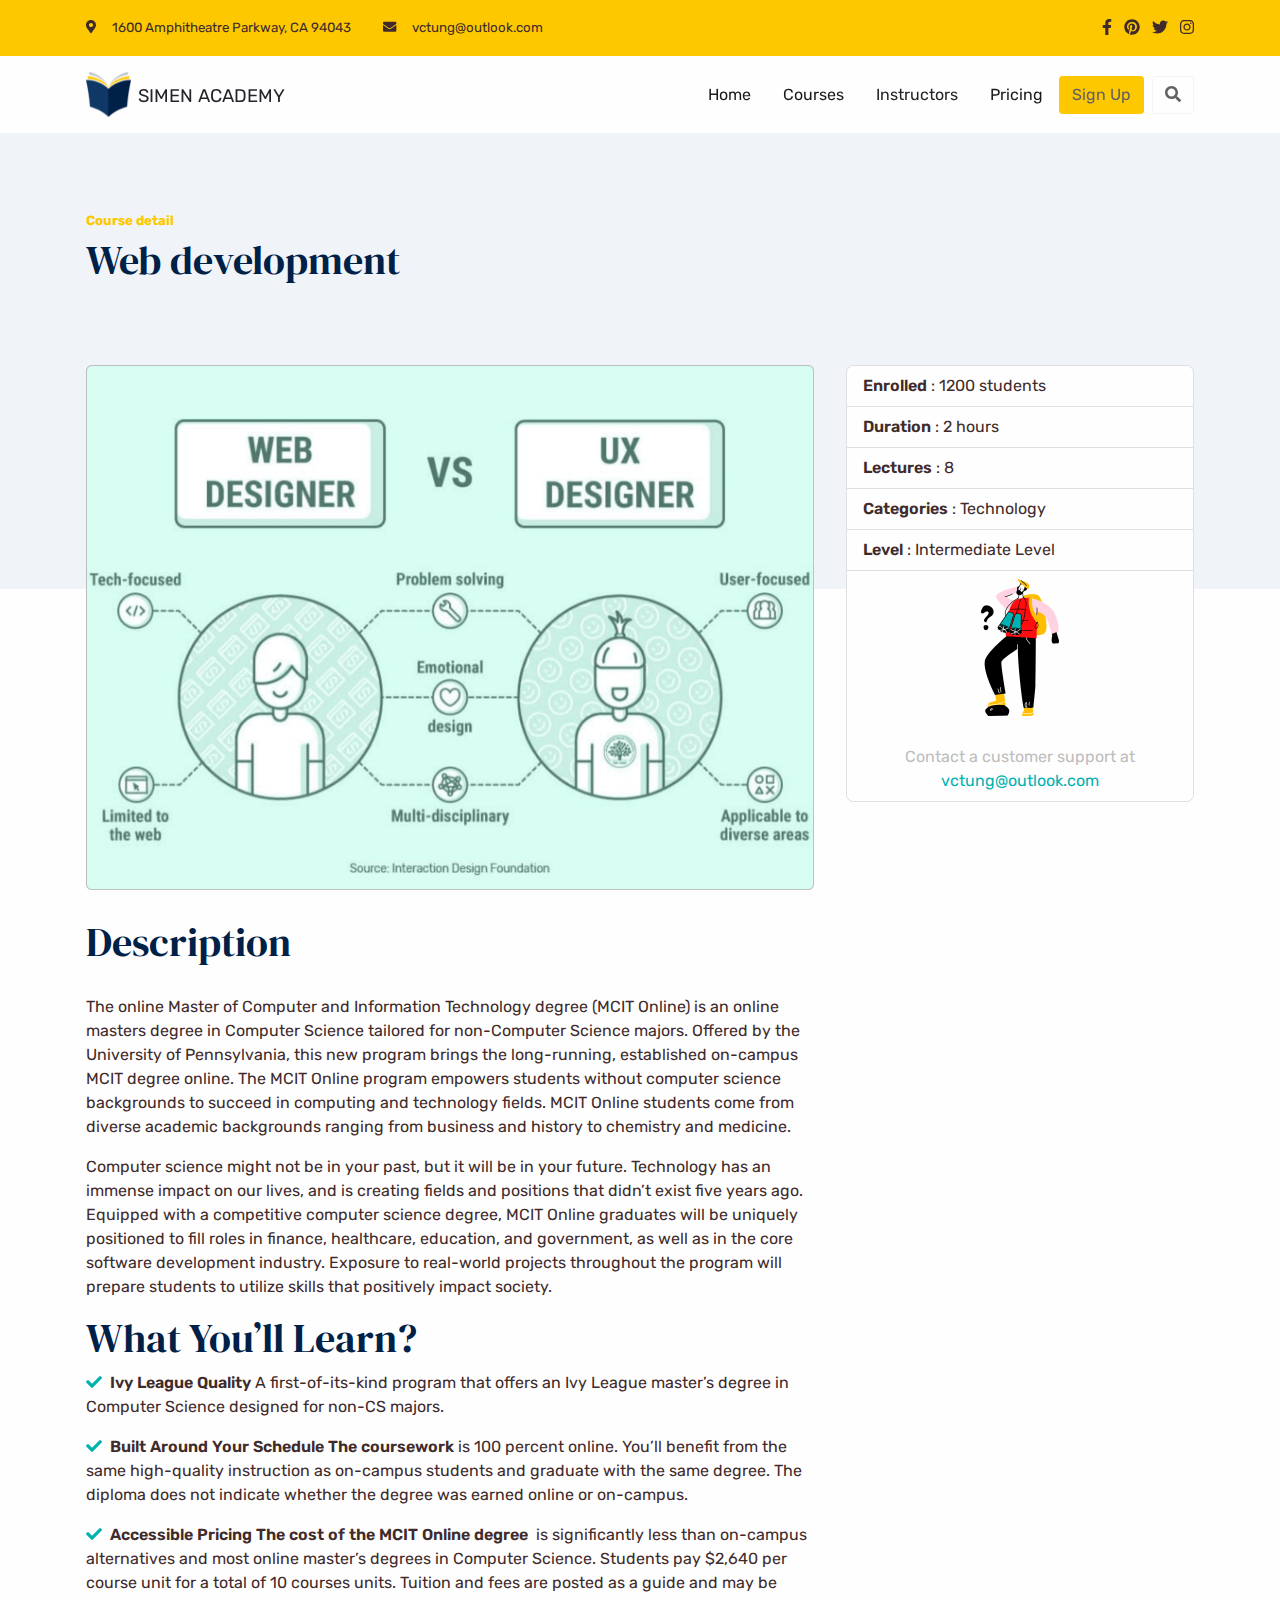
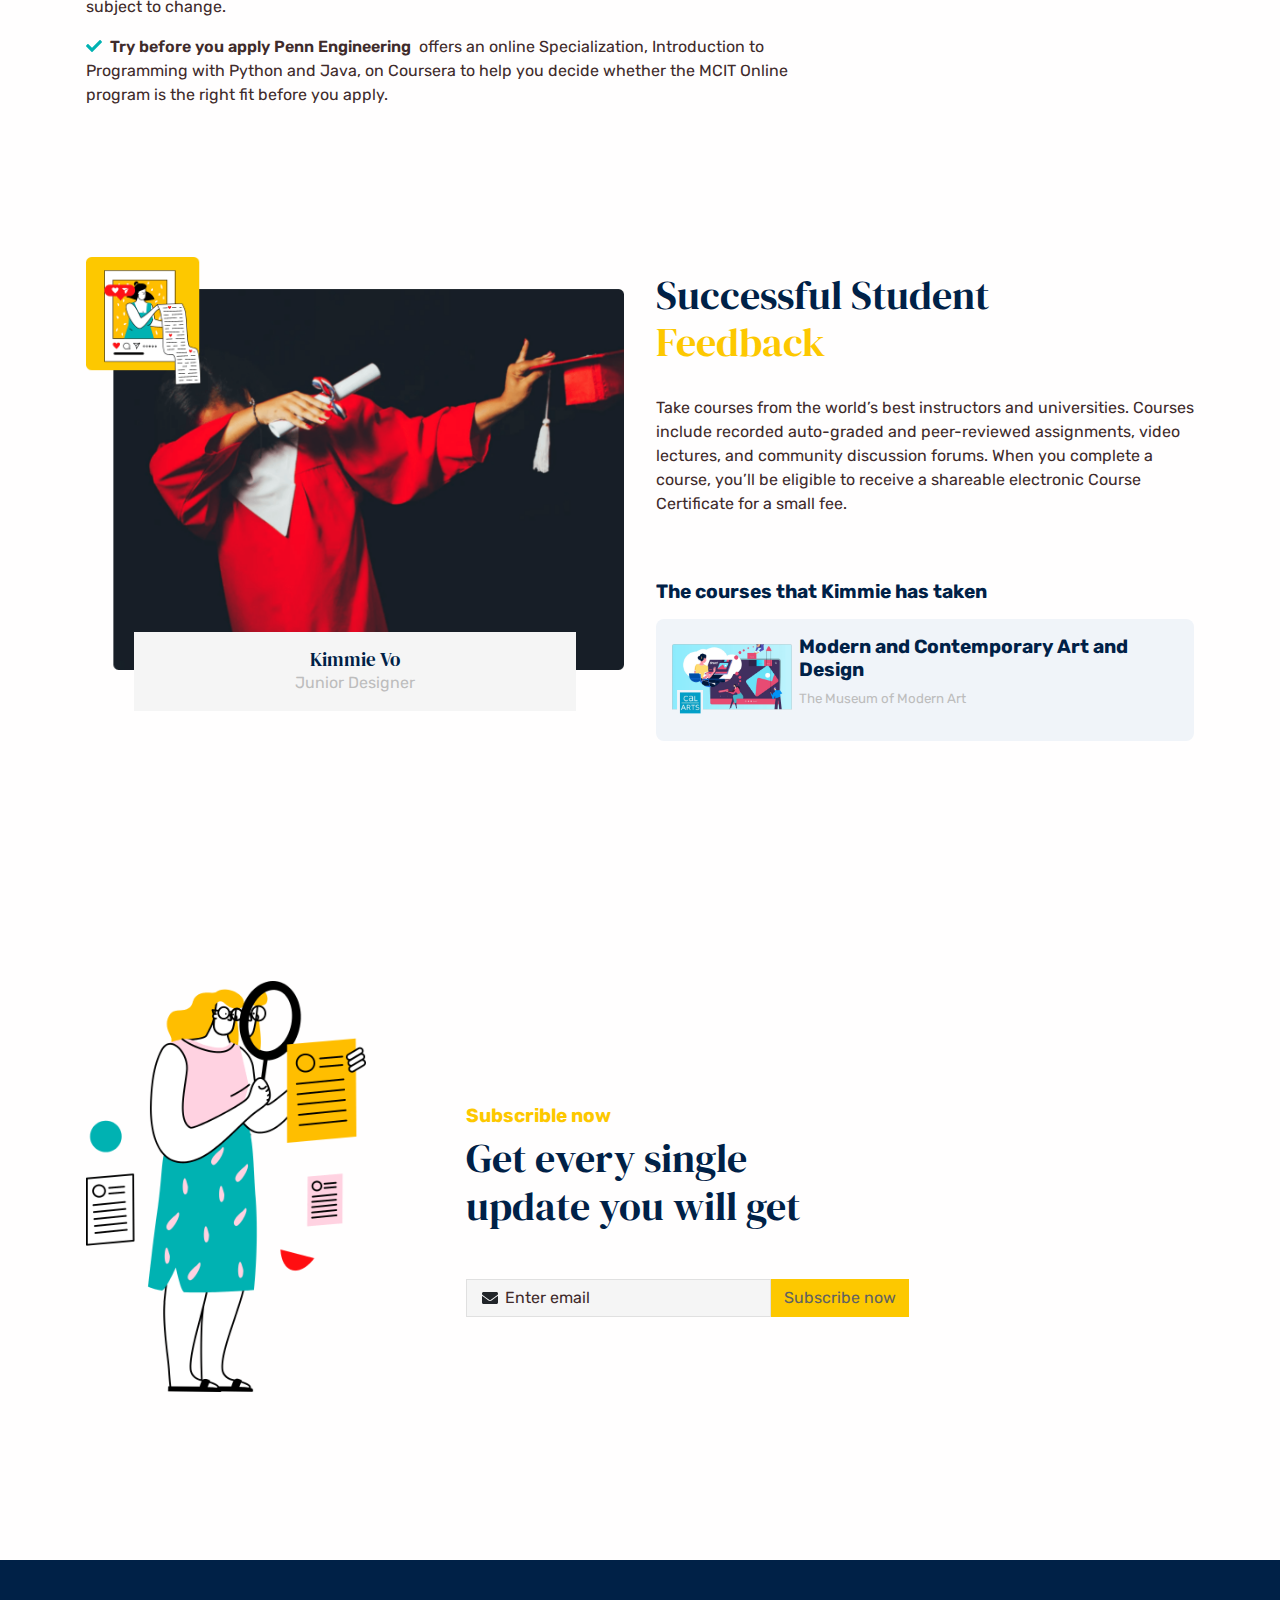
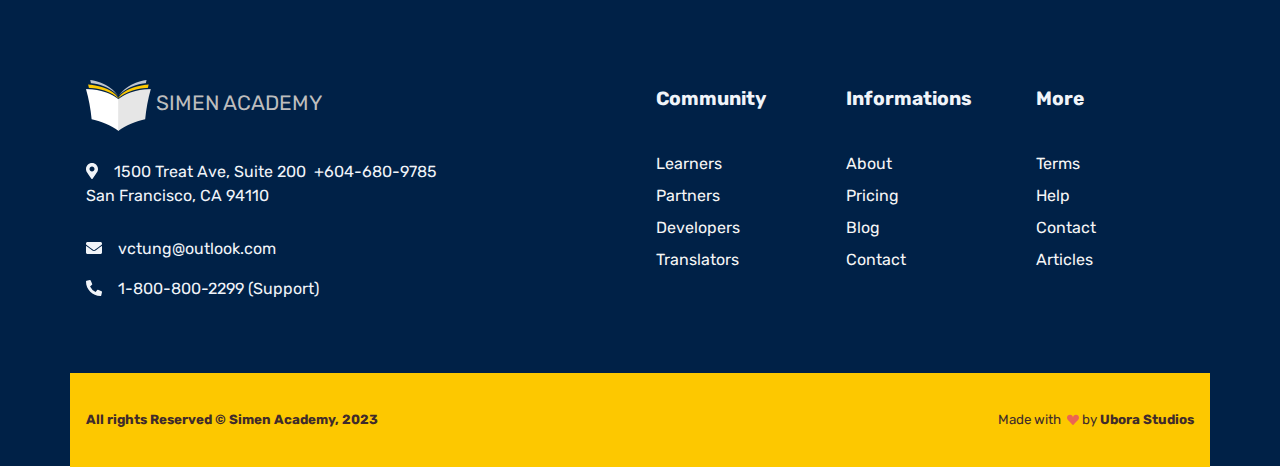
==== commit bfb06fa1: "Reduction des cours à 2 uniquement" ====
--- a/course-detail.html
+++ b/course-detail.html
@@ -244,83 +244,76 @@
 
       <!-- ============================================-->
       <!-- <section> begin ============================-->
-      <section class="bg-secondary">
-
-        <div class="container">
-          <div class="row">
-            <div class="col-12 col-sm-12 col-lg-6 mb-4 order-0 order-sm-0"><a class="text-decoration-none" href="#"><img src="assets/img/gallery/footer-logo.png" height="51" alt="" /></a>
-              <p class="text-light my-4"> <i class="fas fa-map-marker-alt me-3"></i><span class="text-light">1500 Treat Ave, Suite 200  &nbsp;</span><a class="text-light" href="tel:+604-680-9785">+604-680-9785</a><br />San Francisco, CA 94110</p>
-              <p class="text-light"> <i class="fas fa-envelope me-3"> </i><a class="text-light" href="mailto:vctung@outlook.com">vctung@outlook.com </a></p>
-              <p class="text-light"> <i class="fas fa-phone-alt me-3"></i><a class="text-light" href="tel:1-800-800-2299">1-800-800-2299 (Support)</a></p>
-            </div>
-            <div class="col-6 col-sm-4 col-lg-2 mb-3 order-2 order-sm-1">
-              <h5 class="lh-lg fw-bold mb-4 text-light font-sans-serif">Community </h5>
-              <ul class="list-unstyled mb-md-4 mb-lg-0">
-                <li class="lh-lg"><a class="text-200" href="#!">Learners</a></li>
-                <li class="lh-lg"><a class="text-200" href="#!">Partners</a></li>
-                <li class="lh-lg"><a class="text-200" href="#!">Developers</a></li>
-                <li class="lh-lg"><a class="text-200" href="#!">Beta Testers</a></li>
-                <li class="lh-lg"><a class="text-200" href="#!">Translators</a></li>
-                <li class="lh-lg"><a class="text-200" href="#!">Blog</a></li>
-                <li class="lh-lg"><a class="text-200" href="#!">Tech Blog</a></li>
-                <li class="lh-lg"><a class="text-200" href="#!">Teaching Center</a></li>
-              </ul>
-            </div>
-            <div class="col-6 col-sm-4 col-lg-2 mb-3 order-3 order-sm-2">
-              <h5 class="lh-lg fw-bold text-light mb-4 font-sans-serif">Informations</h5>
-              <ul class="list-unstyled mb-md-4 mb-lg-0">
-                <li class="lh-lg"><a class="text-200" href="#!">About</a></li>
-                <li class="lh-lg"><a class="text-200" href="#!">Pricing</a></li>
-                <li class="lh-lg"><a class="text-200" href="#!">Blog</a></li>
-                <li class="lh-lg"><a class="text-200" href="#!">Careers</a></li>
-                <li class="lh-lg"><a class="text-200" href="#!">Contact</a></li>
-              </ul>
-            </div>
-            <div class="col-6 col-sm-4 col-lg-2 mb-3 order-3 order-sm-2">
-              <h5 class="lh-lg fw-bold text-light mb-4 font-sans-serif"> More</h5>
-              <ul class="list-unstyled mb-md-4 mb-lg-0">
-                <li class="lh-lg"><a class="text-200" href="#!">Press</a></li>
-                <li class="lh-lg"><a class="text-200" href="#!">Investors</a></li>
-                <li class="lh-lg"><a class="text-200" href="#!">Terms</a></li>
-                <li class="lh-lg"><a class="text-200" href="#!">Privacy</a></li>
-                <li class="lh-lg"><a class="text-200" href="#!">Help</a></li>
-                <li class="lh-lg"><a class="text-200" href="#!">Accessibility</a></li>
-                <li class="lh-lg"><a class="text-200" href="#!">Contact</a></li>
-                <li class="lh-lg"><a class="text-200" href="#!">Articles</a></li>
-                <li class="lh-lg"><a class="text-200" href="#!">Directory</a></li>
-                <li class="lh-lg"><a class="text-200" href="#!">Affiliates</a></li>
-              </ul>
-            </div>
-          </div>
-        </div>
-        <!-- end of .container-->
-
-      </section>
-      <!-- <section> close ============================-->
-      <!-- ============================================-->
-
-
-      <section class="py-0" style="margin-top: -5.8rem;">
-        <div class="container bg-primary">
-          <div class="row justify-content-md-between justify-content-evenly py-4">
-            <div class="col-12 col-sm-8 col-md-6 col-lg-auto text-center text-md-start">
-              <p class="fs--1 my-2 fw-bold">All rights Reserved &copy; Your Company, 2021</p>
-            </div>
-            <div class="col-12 col-sm-8 col-md-6">
-              <p class="fs--1 my-2 text-center text-md-end"> Made with&nbsp;
-                <svg class="bi bi-suit-heart-fill" xmlns="http://www.w3.org/2000/svg" width="12" height="12" fill="#EB6453" viewBox="0 0 16 16">
-                  <path d="M4 1c2.21 0 4 1.755 4 3.92C8 2.755 9.79 1 12 1s4 1.755 4 3.92c0 3.263-3.234 4.414-7.608 9.608a.513.513 0 0 1-.784 0C3.234 9.334 0 8.183 0 4.92 0 2.755 1.79 1 4 1z"></path>
-                </svg>&nbsp;by&nbsp;<a class="fw-bold text-900" href="https://themewagon.com/" target="_blank">ThemeWagon </a>
-              </p>
-            </div>
-          </div>
-        </div>
-      </section>
-    </main>
-    <!-- ===============================================-->
-    <!--    End of Main Content-->
-    <!-- ===============================================-->
-
+        <section id="footer" class="bg-secondary">
+
+          <div class="container">
+            <div class="row">
+              <div class="col-12 col-sm-12 col-lg-6 mb-4 order-0 order-sm-0">
+                <a class="text-decoration-none" href="#">
+                  <img src="assets/img/footer-logo.png" height="51" alt="footer-logo" /> 
+                  <span style="font-size: 1.3rem;">SIMEN ACADEMY</span> 
+                </a>
+                <p class="text-light my-4"> <i class="fas fa-map-marker-alt me-3"></i><span class="text-light">1500 Treat Ave, Suite 200  &nbsp;</span><a class="text-light" href="tel:+604-680-9785">+604-680-9785</a><br />San Francisco, CA 94110</p>
+                <p class="text-light"> <i class="fas fa-envelope me-3"> </i><a class="text-light" href="mailto:vctung@outlook.com">vctung@outlook.com </a></p>
+                <p class="text-light"> <i class="fas fa-phone-alt me-3"></i><a class="text-light" href="tel:1-800-800-2299">1-800-800-2299 (Support)</a></p>
+              </div>
+              <div class="col-6 col-sm-4 col-lg-2 mb-3 order-2 order-sm-1">
+                <h5 class="lh-lg fw-bold mb-4 text-light font-sans-serif">Community </h5>
+                <ul class="list-unstyled mb-md-4 mb-lg-0">
+                  <li class="lh-lg"><a class="text-200" href="#!">Learners</a></li>
+                  <li class="lh-lg"><a class="text-200" href="#!">Partners</a></li>
+                  <li class="lh-lg"><a class="text-200" href="#!">Developers</a></li>
+                  <li class="lh-lg"><a class="text-200" href="#!">Translators</a></li>
+                </ul>
+              </div>
+              <div class="col-6 col-sm-4 col-lg-2 mb-3 order-3 order-sm-2">
+                <h5 class="lh-lg fw-bold text-light mb-4 font-sans-serif">Informations</h5>
+                <ul class="list-unstyled mb-md-4 mb-lg-0">
+                  <li class="lh-lg"><a class="text-200" href="#!">About</a></li>
+                  <li class="lh-lg"><a class="text-200" href="#!">Pricing</a></li>
+                  <li class="lh-lg"><a class="text-200" href="#!">Blog</a></li>
+                  <li class="lh-lg"><a class="text-200" href="#!">Contact</a></li>
+                </ul>
+              </div>
+              <div class="col-6 col-sm-4 col-lg-2 mb-3 order-3 order-sm-2">
+                <h5 class="lh-lg fw-bold text-light mb-4 font-sans-serif"> More</h5>
+                <ul class="list-unstyled mb-md-4 mb-lg-0">
+                  <li class="lh-lg"><a class="text-200" href="#!">Terms</a></li>
+                  <li class="lh-lg"><a class="text-200" href="#!">Help</a></li>
+                  <li class="lh-lg"><a class="text-200" href="#!">Contact</a></li>
+                  <li class="lh-lg"><a class="text-200" href="#!">Articles</a></li>
+                </ul>
+              </div>
+            </div>
+          </div>
+          <!-- end of .container-->
+  
+        </section>
+        <!-- <section> close ============================-->
+        <!-- ============================================-->
+  
+  
+        <section class="py-0" style="margin-top: -5.8rem;">
+          <div class="container bg-primary">
+            <div class="row justify-content-md-between justify-content-evenly py-4">
+              <div class="col-12 col-sm-8 col-md-6 col-lg-auto text-center text-md-start">
+                <p class="fs--1 my-2 fw-bold">All rights Reserved &copy; Simen Academy, 2023</p>
+              </div>
+              <div class="col-12 col-sm-8 col-md-6">
+                <p class="fs--1 my-2 text-center text-md-end"> Made with&nbsp;
+                  <svg class="bi bi-suit-heart-fill" xmlns="http://www.w3.org/2000/svg" width="12" height="12" fill="#EB6453" viewBox="0 0 16 16">
+                    <path d="M4 1c2.21 0 4 1.755 4 3.92C8 2.755 9.79 1 12 1s4 1.755 4 3.92c0 3.263-3.234 4.414-7.608 9.608a.513.513 0 0 1-.784 0C3.234 9.334 0 8.183 0 4.92 0 2.755 1.79 1 4 1z"></path>
+                  </svg>&nbsp;by&nbsp;<a class="fw-bold text-900" href="https://ubora-studios.com/" target="_blank">Ubora Studios </a>
+                </p>
+              </div>
+            </div>
+          </div>
+        </section>
+      </main>
+      <!-- ===============================================-->
+      <!--    End of Main Content-->
+      <!-- ===============================================-->
+  
 
 
 
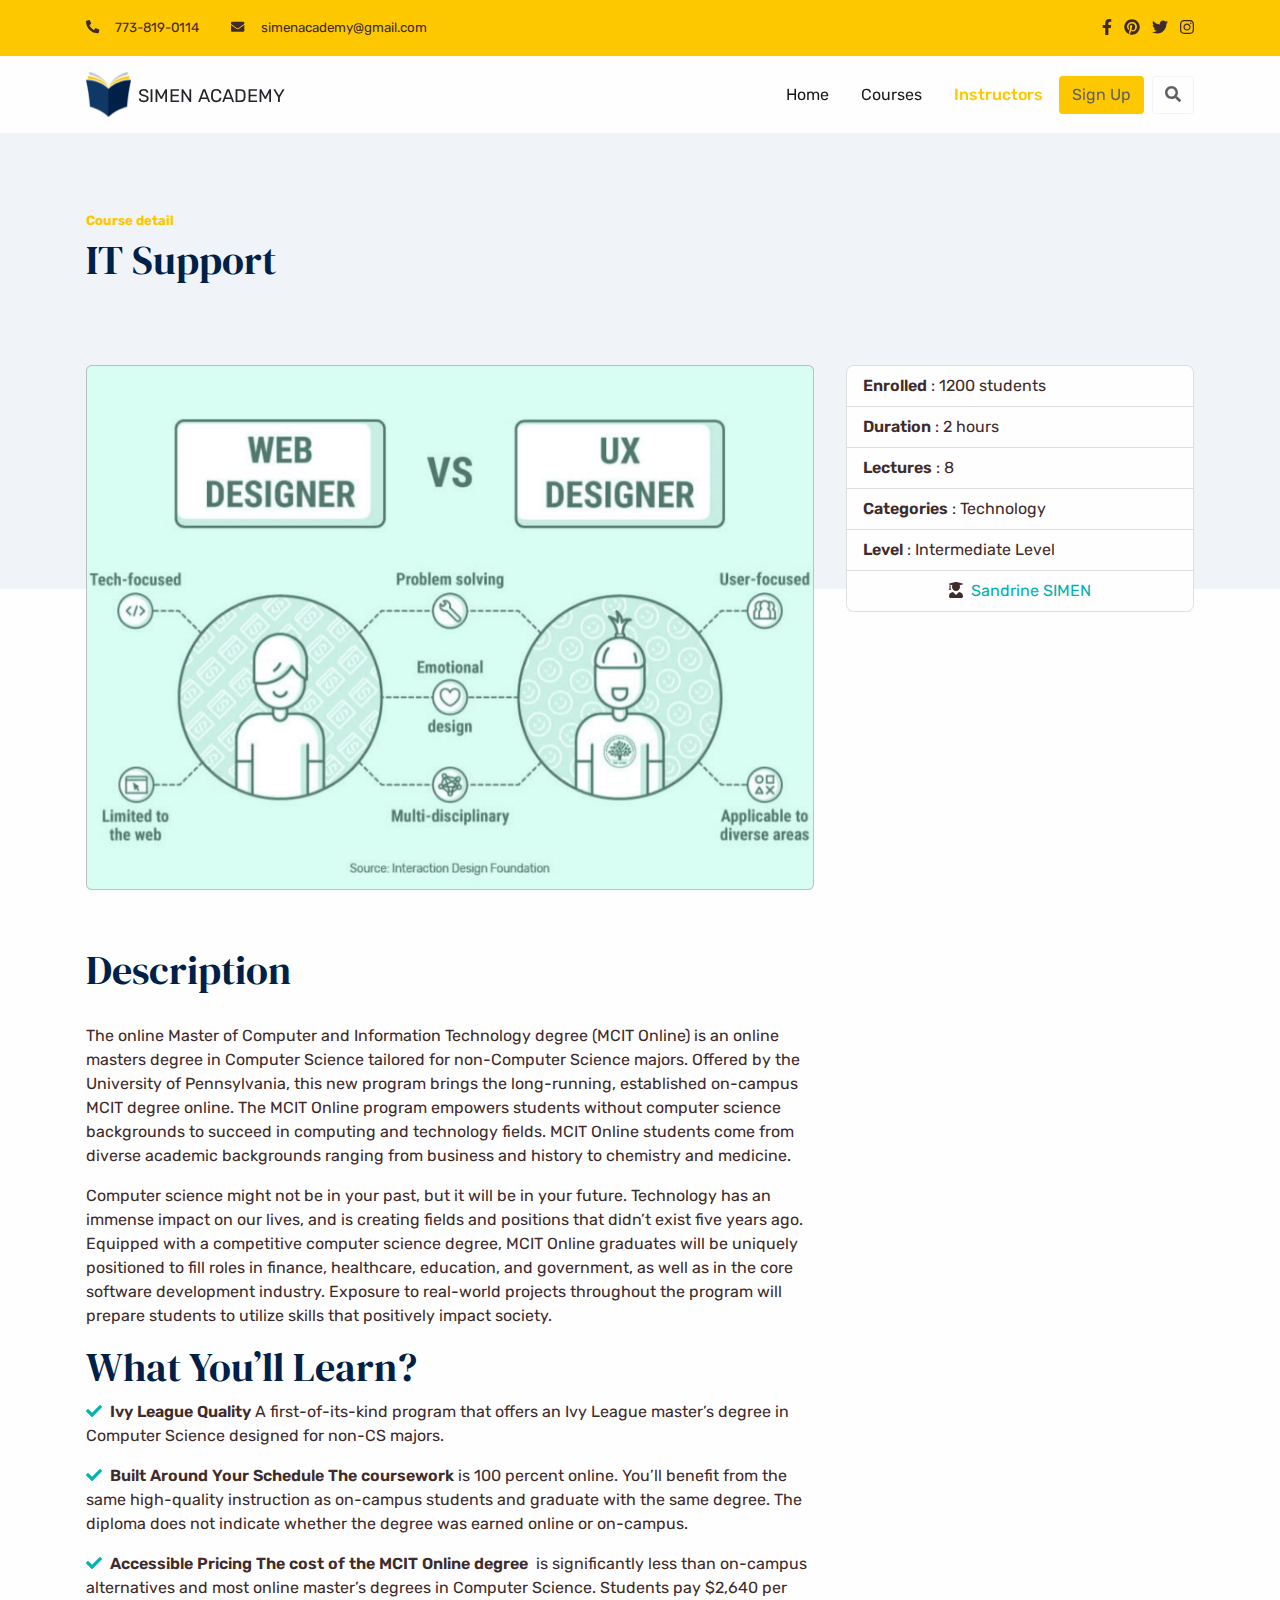
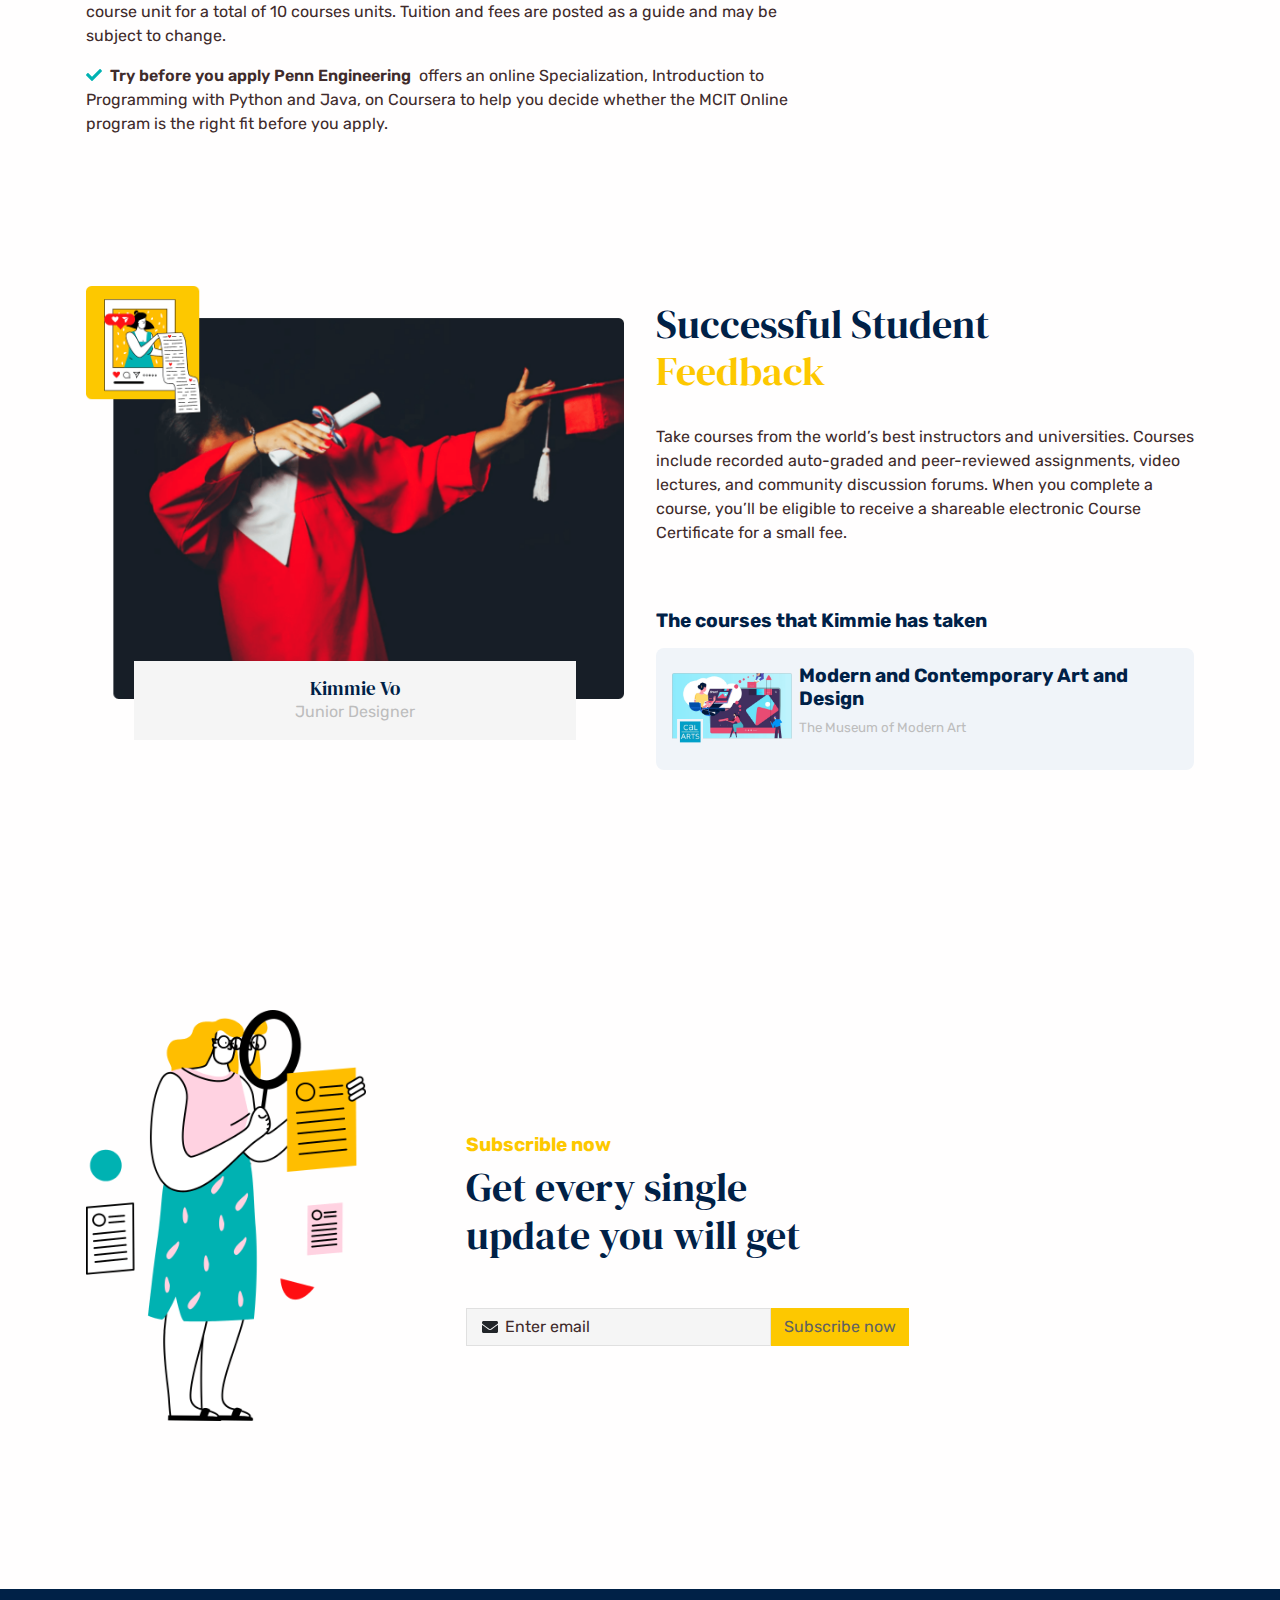
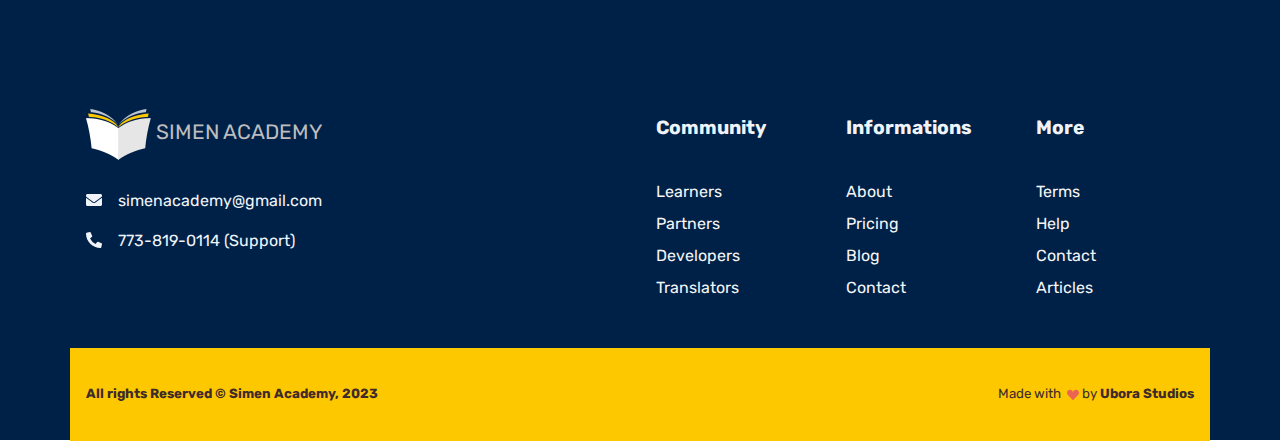
==== commit c5342e3e: "Small modifs" ====
--- a/course-detail.html
+++ b/course-detail.html
@@ -29,6 +29,7 @@
     <!--    Stylesheets-->
     <!-- ===============================================-->
     <link href="assets/css/theme.css" rel="stylesheet" />
+    <link href="assets/css/my_style.css" rel="stylesheet" />
 
   </head>
 
@@ -48,7 +49,7 @@
         <div class="container">
           <div class="row align-items-center">
             <div class="col-auto d-none d-lg-block">
-              <p class="my-2 fs--1"><i class="fas fa-map-marker-alt me-3"></i><span>1600 Amphitheatre Parkway, CA 94043 </span></p>
+              <p class="my-2 fs--1"><i class="fas fa-phone-alt me-3"></i><span>773-819-0114 </span></p>
             </div>
             <div class="col-auto ms-md-auto order-md-2 d-none d-sm-block">
               <ul class="list-unstyled list-inline my-2">
@@ -59,7 +60,7 @@
               </ul>
             </div>
             <div class="col-auto">
-              <p class="my-2 fs--1"><i class="fas fa-envelope me-3"></i><a class="text-900" href="mailto:vctung@outlook.com">vctung@outlook.com </a></p>
+              <p class="my-2 fs--1"><i class="fas fa-envelope me-3"></i><a class="text-900" href="mailto:simenacademy@gmail.com">simenacademy@gmail.com </a></p>
             </div>
           </div>
         </div>
@@ -82,7 +83,7 @@
               <li class="nav-item px-2"><a class="nav-link" aria-current="page" href="index.html">Home</a></li>
               <li class="nav-item px-2"><a class="nav-link" aria-current="page" href="courses-list.html">Courses</a></li>
               <li class="nav-item px-2"><a class="nav-link active" aria-current="page" href="instructors.html">Instructors</a></li>
-              <li class="nav-item px-2"><a class="nav-link" aria-current="page" href="pricing.html">Pricing</a></li>
+              <!-- <li class="nav-item px-2"><a class="nav-link" aria-current="page" href="pricing.html">Pricing</a></li> -->
             </ul><a class="btn btn-primary order-1 order-lg-0" href="#!">Sign Up</a>
             <form class="d-flex my-3 d-block d-lg-none">
               <input class="form-control me-2" type="search" placeholder="Search" aria-label="Search" />
@@ -109,7 +110,7 @@
           <div class="row">
             <div class="col-12">
               <h6 class="font-sans-serif text-primary fw-bold">Course detail</h6>
-              <h1 class="mb-6">Web development</h1>
+              <h1 class="mb-6">IT Support</h1>
             </div>
           </div>
         </div>
@@ -128,8 +129,9 @@
 
         <div class="container">
           <div class="row">
-            <div class="col-md-8"><img class="w-100" src="assets/img/gallery/ux-designer.png" alt="..." />
-              <h1 class="my-4">Description</h1>
+            <div class="col-md-8">
+              <img class="w-100" src="assets/img/gallery/ux-designer.png" alt="..." />
+              <h1 class="my-4 pt-4">Description</h1>
               <p>The online Master of Computer and Information Technology degree (MCIT Online) is an online masters degree in Computer Science tailored for non-Computer Science majors. Offered by the University of Pennsylvania, this new program brings the long-running, established on-campus MCIT degree online. The MCIT Online program empowers students without computer science backgrounds to succeed in computing and technology fields. MCIT Online students come from diverse academic backgrounds ranging from business and history to chemistry and medicine.</p>
               <p>Computer science might not be in your past, but it will be in your future. Technology has an immense impact on our lives, and is creating fields and positions that didn’t exist five years ago. Equipped with a competitive computer science degree, MCIT Online graduates will be uniquely positioned to fill roles in finance, healthcare, education, and government, as well as in the core software development industry. Exposure to real-world projects throughout the program will prepare students to utilize skills that positively impact society.</p>
               <h1>What You’ll Learn?</h1>
@@ -148,8 +150,10 @@
                   <li class="list-group-item"><strong>Lectures </strong>: 8</li>
                   <li class="list-group-item"><strong>Categories </strong>: Technology</li>
                   <li class="list-group-item"><strong>Level </strong>: Intermediate Level</li>
-                  <li class="list-group-item text-center"><img src="assets/img/gallery/searching.png" width="78" alt="..." />
-                    <p class="text-muted mb-0 mt-4">Contact a customer support at</p><a class="text-info" href="mailto:vctung@outlook.com">vctung@outlook.com</a>
+                  <li class="list-group-item text-center">
+                    <i class="fas fa-user-graduate"></i>&nbsp;
+                    <!-- <p class="text-muted mb-0 mt-1">Contact a customer support at</p> -->
+                    <a class="text-info" href="instructors.html#id_inst">Sandrine SIMEN</a>
                   </li>
                 </ul>
               </div>
@@ -253,9 +257,9 @@
                   <img src="assets/img/footer-logo.png" height="51" alt="footer-logo" /> 
                   <span style="font-size: 1.3rem;">SIMEN ACADEMY</span> 
                 </a>
-                <p class="text-light my-4"> <i class="fas fa-map-marker-alt me-3"></i><span class="text-light">1500 Treat Ave, Suite 200  &nbsp;</span><a class="text-light" href="tel:+604-680-9785">+604-680-9785</a><br />San Francisco, CA 94110</p>
-                <p class="text-light"> <i class="fas fa-envelope me-3"> </i><a class="text-light" href="mailto:vctung@outlook.com">vctung@outlook.com </a></p>
-                <p class="text-light"> <i class="fas fa-phone-alt me-3"></i><a class="text-light" href="tel:1-800-800-2299">1-800-800-2299 (Support)</a></p>
+                <!-- <p class="text-light my-4"> <i class="fas fa-map-marker-alt me-3"></i><span class="text-light">1500 Treat Ave, Suite 200  &nbsp;</span><a class="text-light" href="tel:+604-680-9785">+604-680-9785</a><br />San Francisco, CA 94110</p> -->
+                <p class="text-light mt-4"> <i class="fas fa-envelope me-3"> </i><a class="text-light" href="mailto:simenacademy@gmail.com">simenacademy@gmail.com </a></p>
+                <p class="text-light"> <i class="fas fa-phone-alt me-3"></i><a class="text-light" href="tel:773-819-0114">773-819-0114 (Support)</a></p>
               </div>
               <div class="col-6 col-sm-4 col-lg-2 mb-3 order-2 order-sm-1">
                 <h5 class="lh-lg fw-bold mb-4 text-light font-sans-serif">Community </h5>
--- a/assets/css/my_style.css
+++ b/assets/css/my_style.css
@@ -0,0 +1,10 @@
+
+
+:root {
+    --color-yelow: #FDC800;
+}
+.nav-link.active {
+    /* color: var(--color-primary) !important; */
+    color: var(--color-yelow) !important;
+    font-weight: 500;
+}